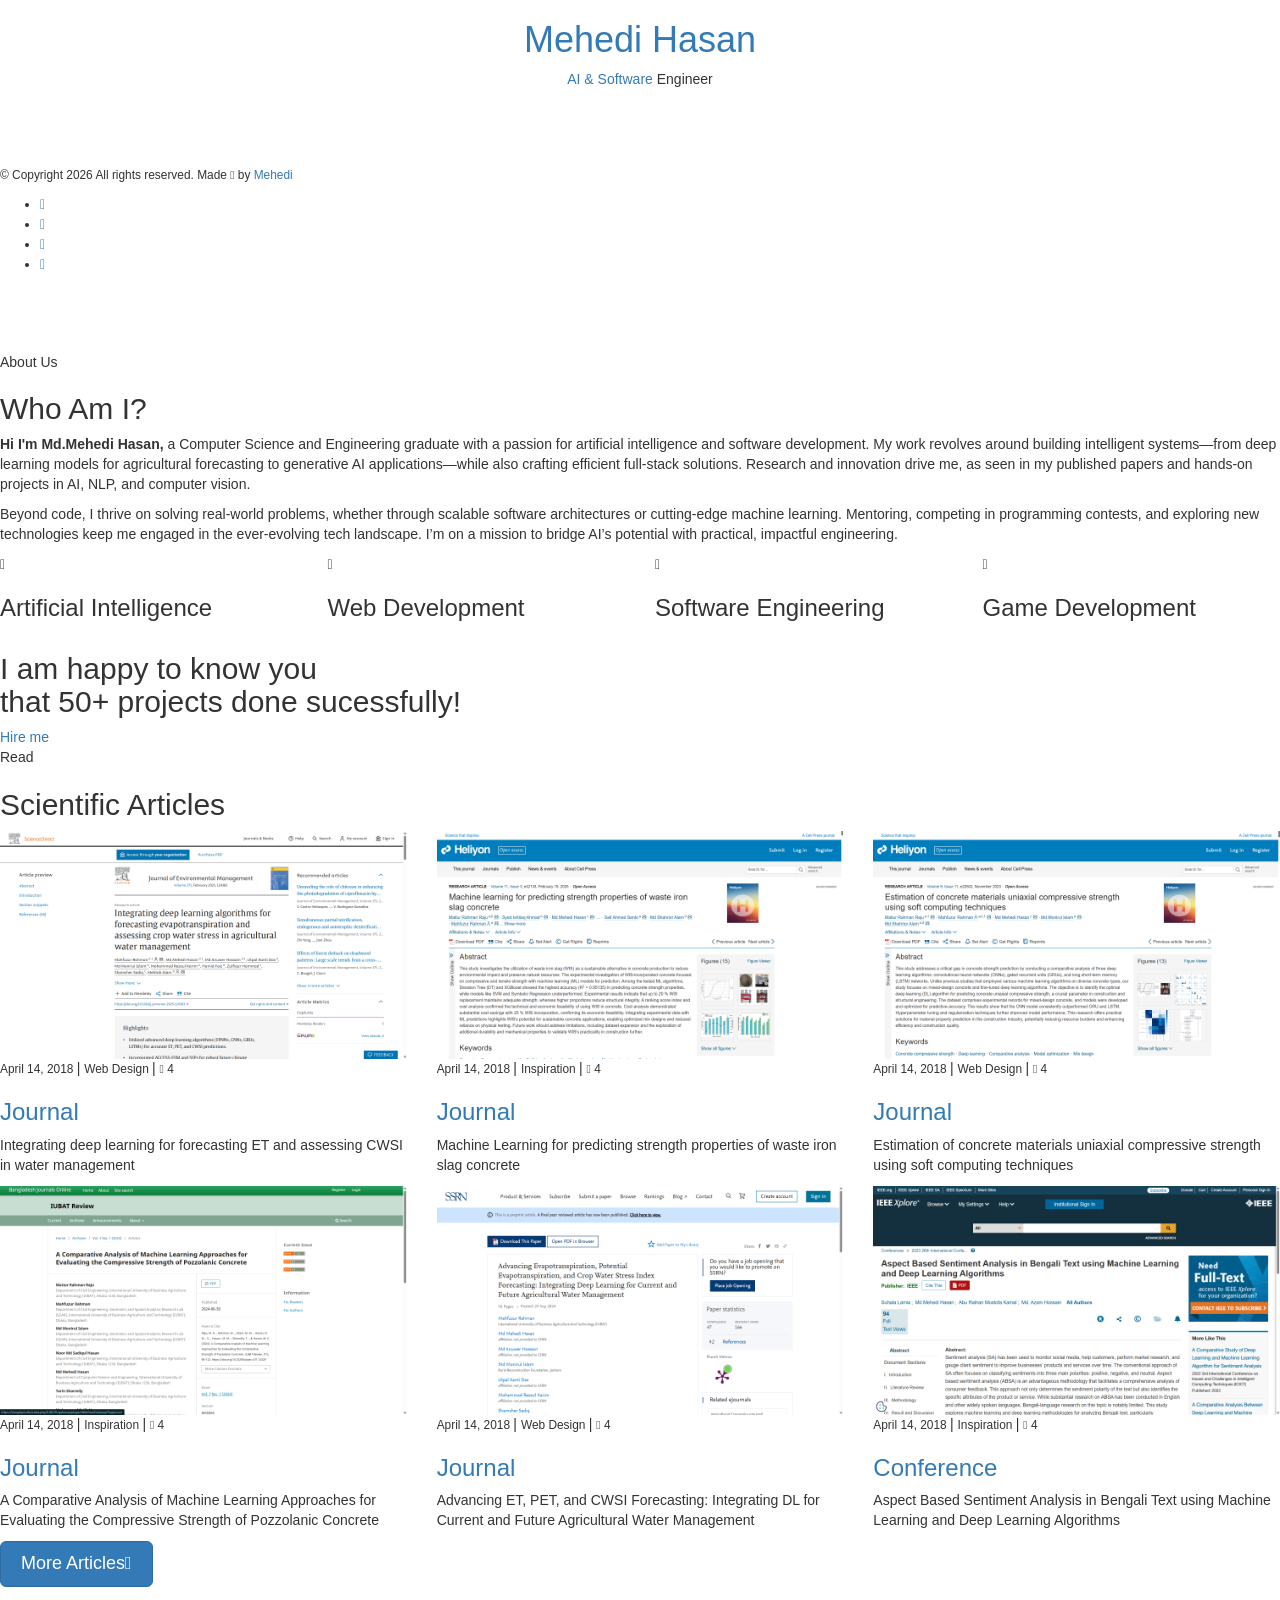
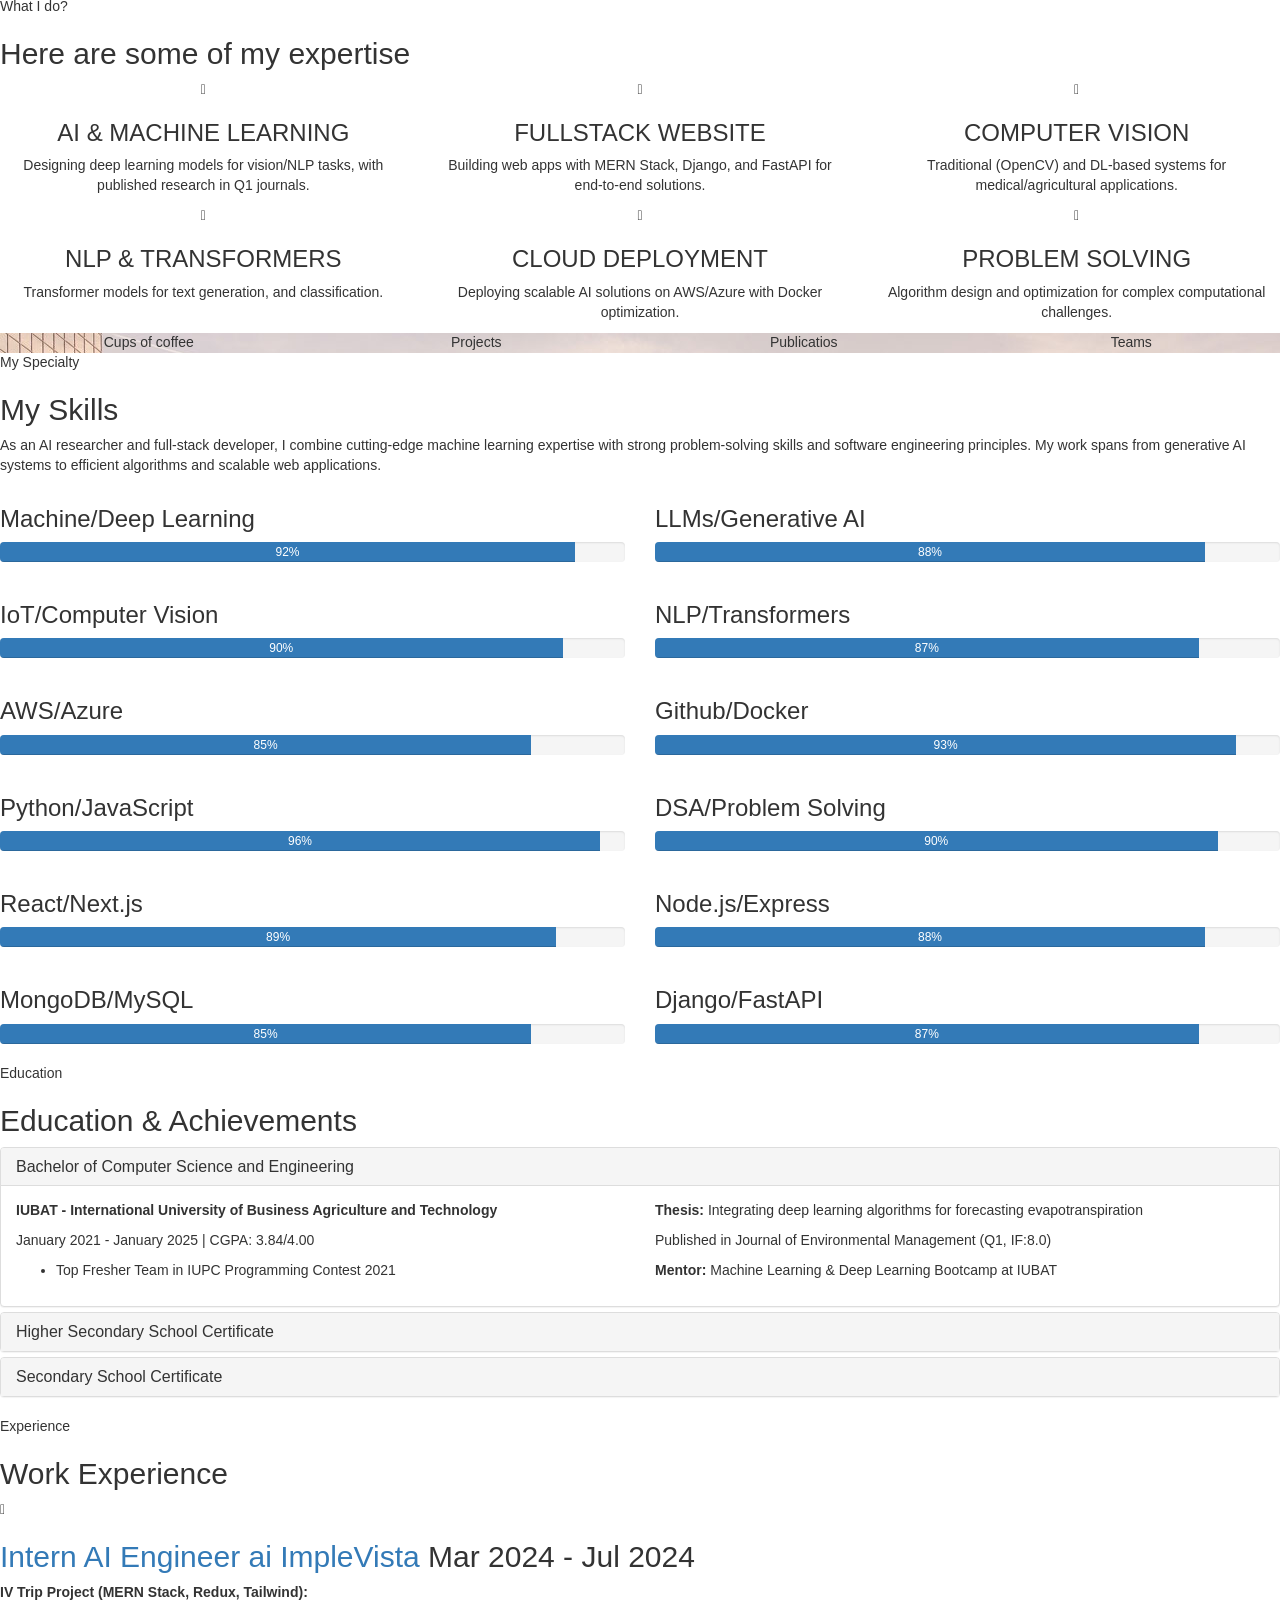
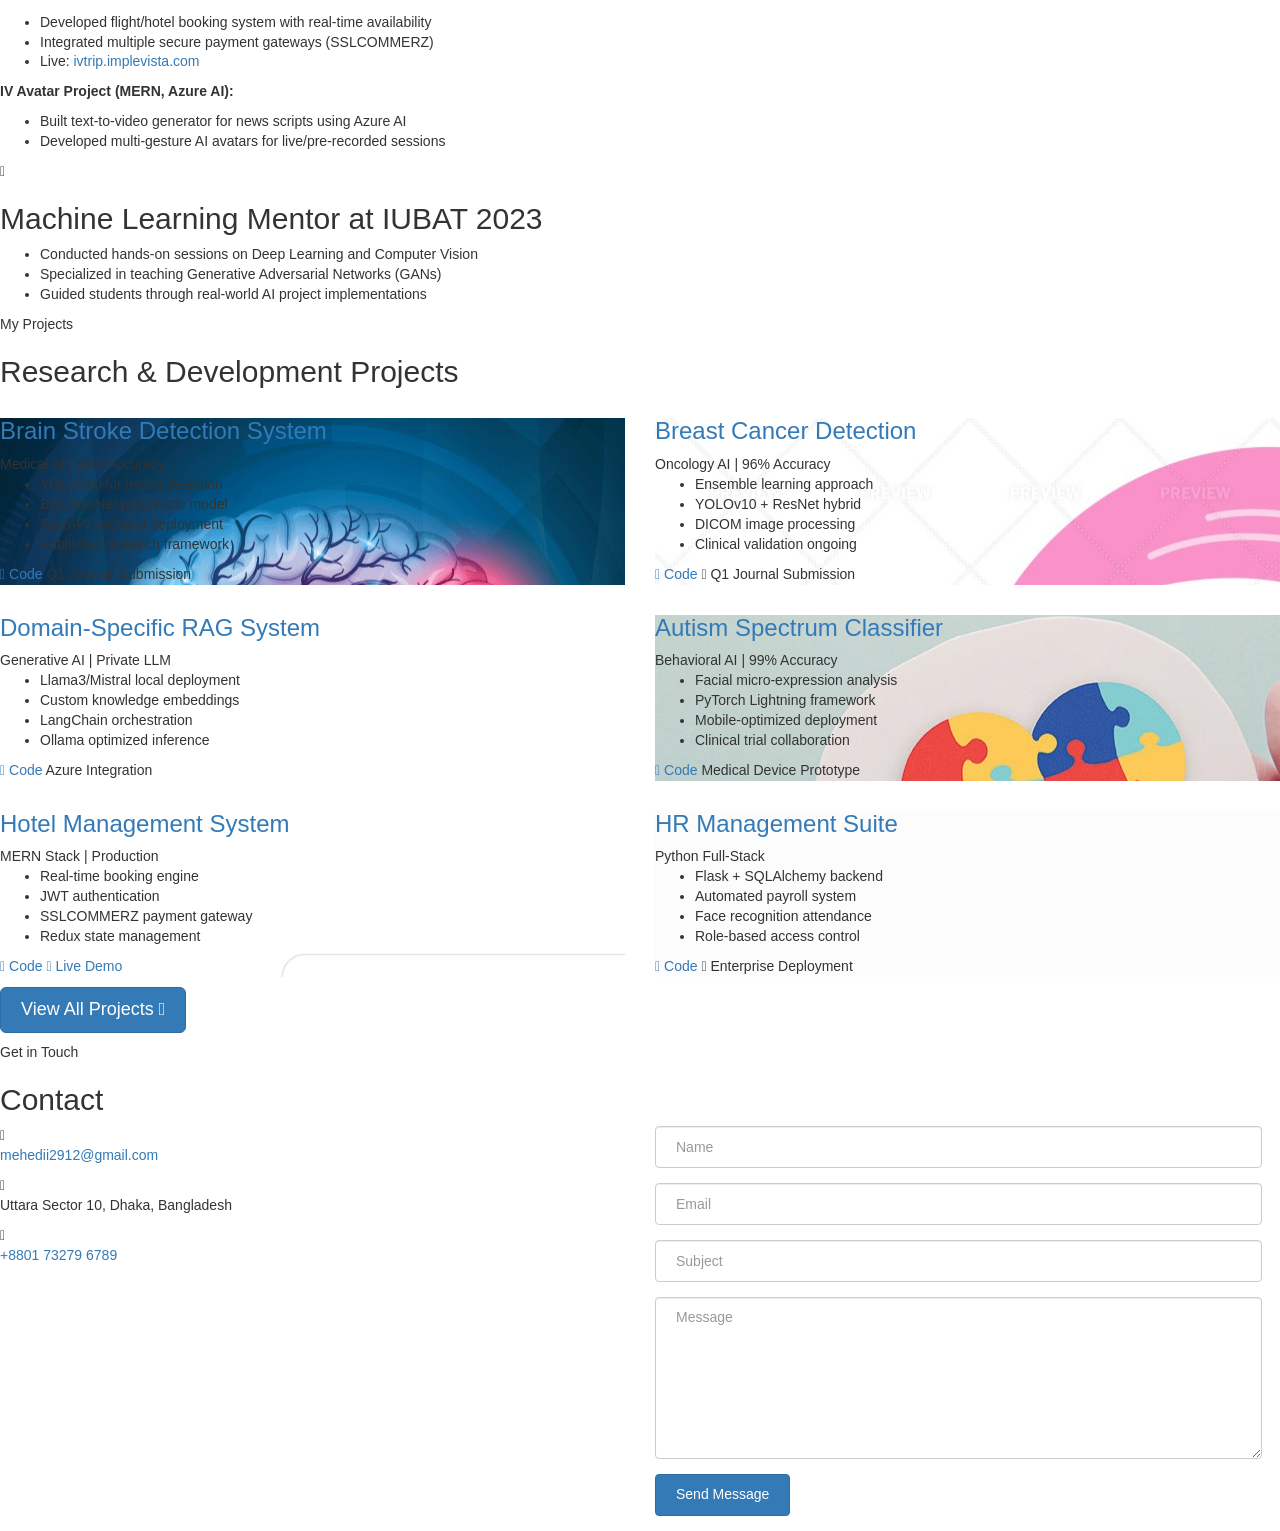
==== index.html @ 8084fbe9 "Update Contact Form" ====
<!DOCTYPE HTML>
<html>
	<head>
	<meta charset="utf-8">
	<meta http-equiv="X-UA-Compatible" content="IE=edge">
	<title>My Portfolio</title>
	<meta name="viewport" content="width=device-width, initial-scale=1">
	<meta name="description" content="" />
	<meta name="keywords" content="" />
	<meta name="author" content="" />

  <!-- Facebook and Twitter integration -->
	<meta property="og:title" content=""/>
	<meta property="og:image" content=""/>
	<meta property="og:url" content=""/>
	<meta property="og:site_name" content=""/>
	<meta property="og:description" content=""/>
	<meta name="twitter:title" content="" />
	<meta name="twitter:image" content="" />
	<meta name="twitter:url" content="" />
	<meta name="twitter:card" content="" />

	<!-- Place favicon.ico and apple-touch-icon.png in the root directory -->
	<link rel="shortcut icon" href="favicon.ico">

	<link href="https://fonts.googleapis.com/css?family=Quicksand:300,400,500,700" rel="stylesheet">
	<link href="https://fonts.googleapis.com/css?family=Playfair+Display:400,400i,700" rel="stylesheet">
	
	<!-- Animate.css -->
	<link rel="stylesheet" href="css/animate.css">
	<!-- Icomoon Icon Fonts-->
	<link rel="stylesheet" href="css/icomoon.css">
	<!-- Bootstrap  -->
	<link rel="stylesheet" href="css/bootstrap.css">
	<!-- Flexslider  -->
	<link rel="stylesheet" href="css/flexslider.css">
	<!-- Flaticons  -->
	<link rel="stylesheet" href="fonts/flaticon/font/flaticon.css">
	<!-- Owl Carousel -->
	<link rel="stylesheet" href="css/owl.carousel.min.css">
	<link rel="stylesheet" href="css/owl.theme.default.min.css">
	<!-- Theme style  -->
	<link rel="stylesheet" href="css/style.css">

	<!-- Modernizr JS -->
	<script src="js/modernizr-2.6.2.min.js"></script>
	<!-- FOR IE9 below -->
	<!--[if lt IE 9]>
	<script src="js/respond.min.js"></script>
	<![endif]-->

	</head>
	<body>
	<div id="colorlib-page">
		<div class="container-wrap">
		<a href="#" class="js-colorlib-nav-toggle colorlib-nav-toggle" data-toggle="collapse" data-target="#navbar" aria-expanded="false" aria-controls="navbar"><i></i></a>
		<aside id="colorlib-aside" role="complementary" class="border js-fullheight">
			<div class="text-center">
				<div class="author-img" style="background-image: url(images/about.jpg);"></div>
				<h1 id="colorlib-logo"><a href="index.html">Mehedi Hasan</a></h1>
				<span class="position"><a href="#">AI & Software</a> Engineer</span>
			</div>
			<nav id="colorlib-main-menu" role="navigation" class="navbar">
				<div id="navbar" class="collapse">
					<ul>
						<li class="active"><a href="#" data-nav-section="home">Home</a></li>
						<li><a href="#" data-nav-section="about">About</a></li>
						<li><a href="#" data-nav-section="research">Publication</a></li>
						<li><a href="#" data-nav-section="expertise">Expertise</a></li>
						<li><a href="#" data-nav-section="skills">Skills</a></li>
						<li><a href="#" data-nav-section="education">Education</a></li>
						<li><a href="#" data-nav-section="experience">Experience</a></li>
						<li><a href="#" data-nav-section="project">Project</a></li>
						<li><a href="#" data-nav-section="contact">Contact</a></li>
					</ul>
				</div>
			</nav>

			<div class="colorlib-footer">
				<p><small>&copy; <!-- Link back to Colorlib can't be removed. Template is licensed under CC BY 3.0. -->
Copyright <script>document.write(new Date().getFullYear());</script> All rights reserved. Made <i class="icon-heart" aria-hidden="true"></i> by <a href="#" target="_blank">Mehedi</a>
<!-- Link back to Colorlib can't be removed. Template is licensed under CC BY 3.0. --> </span> 
 
</small></p>
				<ul>
					<li><a href="#"><i class="icon-facebook2"></i></a></li>
					<li><a href="#"><i class="icon-twitter2"></i></a></li>
					<li><a href="#"><i class="icon-instagram"></i></a></li>
					<li><a href="#"><i class="icon-linkedin2"></i></a></li>
				</ul>
			</div>

		</aside>

		<div id="colorlib-main">
			<section id="colorlib-hero" class="js-fullheight" data-section="home">
				<div class="flexslider js-fullheight">
					<ul class="slides">
				   	<li style="background-image: url(images/img_bg_2.jpeg);">
				   		<div class="overlay"></div>
				   		<div class="container-fluid">
				   			<div class="row">
					   			<div class="col-md-6 col-md-offset-3 col-md-pull-3 col-sm-12 col-xs-12 js-fullheight slider-text">
					   				<div class="slider-text-inner js-fullheight">
					   					<div class="desc">
						   					<h1>Hi! <br>I'm <br>Mehedi</h1>
						   					<h2>
												Building intelligent systems and elegant software solutions
											</h2>
												<p><a class="btn btn-primary btn-learn" href="https://github.com/Sirfowahid/Employee-Management-System/blob/main/run.py">Download CV <i class="icon-download4"></i></a></p>
											</div>
					   				</div>
					   			</div>
					   		</div>
				   		</div>
				   	</li>
				   	<li style="background-image: url(images/img_bg_1.jpg);">
				   		<div class="overlay"></div>
				   		<div class="container-fluid">
				   			<div class="row">
					   			<div class="col-md-6 col-md-offset-3 col-md-pull-3 col-sm-12 col-xs-12 js-fullheight slider-text">
					   				<div class="slider-text-inner">
					   					<div class="desc">
						   					<h1>I'm <br>an <br>AI Engineer</h1>
												<h2>
													Where AI innovation meets robust software engineering
												</h2>
												<p><a class="btn btn-primary btn-learn" href="https://github.com/Sirfowahid/Employee-Management-System/blob/main/run.py">Download CV <i class="icon-download4"></i></a></p>
											</div>
					   				</div>
					   			</div>
					   		</div>
				   		</div>
				   	</li>
				  	</ul>
			  	</div>
			</section>

			<section class="colorlib-about" data-section="about">
				<div class="colorlib-narrow-content">
					<div class="row">
						<div class="col-md-12">
							<div class="row row-bottom-padded-sm animate-box" data-animate-effect="fadeInLeft">
								<div class="col-md-12">
									<div class="about-desc">
										<span class="heading-meta">About Us</span>
										<h2 class="colorlib-heading">Who Am I?</h2>
										<p><strong>Hi I'm Md.Mehedi Hasan,</strong> a Computer Science and Engineering graduate with a passion for artificial intelligence and software development. My work revolves around building intelligent systems—from deep learning models for agricultural forecasting to generative AI applications—while also crafting efficient full-stack solutions. Research and innovation drive me, as seen in my published papers and hands-on projects in AI, NLP, and computer vision.</p>
										<p>Beyond code, I thrive on solving real-world problems, whether through scalable software architectures or cutting-edge machine learning. Mentoring, competing in programming contests, and exploring new technologies keep me engaged in the ever-evolving tech landscape. I’m on a mission to bridge AI’s potential with practical, impactful engineering.</p>
									</div>
								</div>
							</div>
							<div class="row">
								<div class="col-md-3 animate-box" data-animate-effect="fadeInLeft">
									<div class="services color-1">
										<span class="icon2"><i class="icon-bulb"></i></span>
										<h3>Artificial Intelligence</h3>
									</div>
								</div>
								<div class="col-md-3 animate-box" data-animate-effect="fadeInRight">
									<div class="services color-2">
										<span class="icon2"><i class="icon-globe-outline"></i></span>
										<h3>Web Development</h3>
									</div>
								</div>
								<div class="col-md-3 animate-box" data-animate-effect="fadeInTop">
									<div class="services color-3">
										<span class="icon2"><i class="icon-data"></i></span>
										<h3>Software Engineering</h3>
									</div>
								</div>
								<div class="col-md-3 animate-box" data-animate-effect="fadeInBottom">
									<div class="services color-4">
										<span class="icon2"><i class="icon-phone3"></i></span>
										<h3>Game Development</h3>
									</div>
								</div>
							</div>
							<div class="row">
								<div class="col-md-12 animate-box" data-animate-effect="fadeInLeft">
									<div class="hire">
										<h2>I am happy to know you <br>that 50+ projects done sucessfully!</h2>
										<a href="#" class="btn-hire">Hire me</a>
									</div>
								</div>
							</div>
						</div>
					</div>
				</div>
			</section>

			<section class="colorlib-blog" data-section="research">
				<div class="colorlib-narrow-content">
					<div class="row">
						<div class="col-md-6 col-md-offset-3 col-md-pull-3 animate-box" data-animate-effect="fadeInLeft">
							<span class="heading-meta">Read</span>
							<h2 class="colorlib-heading">Scientific Articles</h2>
						</div>
					</div>
					<div class="row">
						<div class="col-md-4 col-sm-6 animate-box" data-animate-effect="fadeInRight">
							<div class="blog-entry">
								<a href="https://www.sciencedirect.com/science/article/pii/S0301479725003391" class="blog-img"><img src="images/blog-1.png" class="img-responsive" alt="HTML5 Bootstrap Template by colorlib.com"></a>
								<div class="desc">
									<span><small>April 14, 2018 </small> | <small> Web Design </small> | <small> <i class="icon-bubble3"></i> 4</small></span>
									<h3><a href="https://www.sciencedirect.com/science/article/pii/S0301479725003391">Journal</a></h3>
									<p>Integrating deep learning for forecasting ET and assessing CWSI in water management</p>
								</div>
							</div>
						</div>
						<div class="col-md-4 col-sm-6 animate-box" data-animate-effect="fadeInLeft">
							<div class="blog-entry">
								<a href="https://www.cell.com/heliyon/fulltext/S2405-8440(25)00513-4" class="blog-img"><img src="images/blog-2.png" class="img-responsive" alt="HTML5 Bootstrap Template by colorlib.com"></a>
								<div class="desc">
									<span><small>April 14, 2018 </small> | <small> Inspiration </small> | <small> <i class="icon-bubble3"></i> 4</small></span>
									<h3><a href="https://www.cell.com/heliyon/fulltext/S2405-8440(25)00513-4">Journal</a></h3>
									<p>Machine Learning for predicting strength properties of waste iron slag concrete</p>
								</div>
							</div>
						</div>
						<div class="col-md-4 col-sm-6 animate-box" data-animate-effect="fadeInRight">
							<div class="blog-entry">
								<a href="https://www.cell.com/heliyon/fulltext/S2405-8440(23)09710-4" class="blog-img"><img src="images/blog-3.png" class="img-responsive" alt="HTML5 Bootstrap Template by colorlib.com"></a>
								<div class="desc">
									<span><small>April 14, 2018 </small> | <small> Web Design </small> | <small> <i class="icon-bubble3"></i> 4</small></span>
									<h3><a href="https://www.cell.com/heliyon/fulltext/S2405-8440(23)09710-4">Journal</a></h3>
									<p>Estimation of concrete materials uniaxial compressive strength using soft computing techniques</p>
								</div>
							</div>
						</div>
						<div class="col-md-4 col-sm-6 animate-box" data-animate-effect="fadeInLeft">
							<div class="blog-entry">
								<a href="https://banglajol.info/index.php/IUBATR/article/view/74329" class="blog-img"><img src="images/blog-4.png" class="img-responsive" alt="HTML5 Bootstrap Template by colorlib.com"></a>
								<div class="desc">
									<span><small>April 14, 2018 </small> | <small> Inspiration </small> | <small> <i class="icon-bubble3"></i> 4</small></span>
									<h3><a href="https://banglajol.info/index.php/IUBATR/article/view/74329">Journal</a></h3>
									<p>A Comparative Analysis of Machine Learning Approaches for Evaluating the Compressive Strength of Pozzolanic Concrete</p>
								</div>
							</div>
						</div>
						<div class="col-md-4 col-sm-6 animate-box" data-animate-effect="fadeInRight">
							<div class="blog-entry">
								<a href="https://papers.ssrn.com/sol3/papers.cfm?abstract_id=4966439" class="blog-img"><img src="images/blog-5.png" class="img-responsive" alt="HTML5 Bootstrap Template by colorlib.com"></a>
								<div class="desc">
									<span><small>April 14, 2018 </small> | <small> Web Design </small> | <small> <i class="icon-bubble3"></i> 4</small></span>
									<h3><a href="https://papers.ssrn.com/sol3/papers.cfm?abstract_id=4966439">Journal</a></h3>
									<p>Advancing ET, PET, and CWSI Forecasting: Integrating DL for Current and Future Agricultural Water Management</p>
								</div>
							</div>
						</div>
						<div class="col-md-4 col-sm-6 animate-box" data-animate-effect="fadeInLeft">
							<div class="blog-entry">
								<a href="https://ieeexplore.ieee.org/abstract/document/10441511" class="blog-img"><img src="images/blog-6.png" class="img-responsive" alt="HTML5 Bootstrap Template by colorlib.com"></a>
								<div class="desc">
									<span><small>April 14, 2018 </small> | <small> Inspiration </small> | <small> <i class="icon-bubble3"></i> 4</small></span>
									<h3><a href="https://ieeexplore.ieee.org/abstract/document/10441511">Conference</a></h3>
									<p>Aspect Based Sentiment Analysis in Bengali Text using Machine Learning and Deep Learning Algorithms</p>
								</div>
							</div>
						</div>
					</div>
					<div class="row">
						<div class="col-md-12 animate-box">
							<p><a href="https://scholar.google.com/citations?user=1G3bKcoAAAAJ&hl=en" class="btn btn-primary btn-lg btn-load-more">More Articles<i class="icon-reload"></i></a></p>
						</div>
					</div>
				</div>
			</section>
			
			<section class="colorlib-services" data-section="expertise">
				<div class="colorlib-narrow-content">
					<div class="row">
						<div class="col-md-6 col-md-offset-3 col-md-pull-3 animate-box" data-animate-effect="fadeInLeft">
							<span class="heading-meta">What I do?</span>
							<h2 class="colorlib-heading">Here are some of my expertise</h2>
						</div>
					</div>
					<div class="row row-pt-md">
						<div class="col-md-4 text-center animate-box">
							<div class="services color-1">
								<span class="icon">
									<i class="icon-bulb"></i>
								</span>
								<div class="desc">
									<h3>AI & MACHINE LEARNING</h3>
									<p>Designing deep learning models for vision/NLP tasks, with published research in Q1 journals.</p>
								</div>
							</div>
						</div>
						<div class="col-md-4 text-center animate-box">
							<div class="services color-2">
								<span class="icon">
									<i class="icon-data"></i>
								</span>
								<div class="desc">
									<h3>FULLSTACK WEBSITE</h3>
									<p>Building web apps with MERN Stack, Django, and FastAPI for end-to-end solutions.</p>
								</div>
							</div>
						</div>
						<div class="col-md-4 text-center animate-box">
							<div class="services color-3">
								<span class="icon">
									<i class="icon-compass"></i>
								</span>
								<div class="desc">
									<h3>COMPUTER VISION</h3>
									<p>Traditional (OpenCV) and DL-based systems for medical/agricultural applications.</p>
								</div>
							</div>
						</div>
						<div class="col-md-4 text-center animate-box">
							<div class="services color-4">
								<span class="icon">
									<i class="icon-document-text"></i>
								</span>
								<div class="desc">
									<h3>NLP & TRANSFORMERS</h3>
									<p>Transformer models for text generation, and classification.</p>
								</div>
							</div>
						</div>
						<div class="col-md-4 text-center animate-box">
							<div class="services color-5">
								<span class="icon">
									<i class="icon-world-outline"></i>
								</span>
								<div class="desc">
									<h3>CLOUD DEPLOYMENT</h3>
									<p>Deploying scalable AI solutions on AWS/Azure with Docker optimization.</p>
								</div>
							</div>
						</div>
						<div class="col-md-4 text-center animate-box">
							<div class="services color-6">
								<span class="icon">
									<i class="icon-gift"></i>
								</span>
								<div class="desc">
									<h3>PROBLEM SOLVING</h3>
									<p>Algorithm design and optimization for complex computational challenges.</p>
								</div>
							</div>
						</div>
					</div>
				</div>
			</section>
			
			<div id="colorlib-counter" class="colorlib-counters" style="background-image: url(images/cover_bg_1.jpg);" data-stellar-background-ratio="0.5">
				<div class="overlay"></div>
				<div class="colorlib-narrow-content">
					<div class="row">
					</div>
					<div class="row">
						<div class="col-md-3 text-center animate-box">
							<span class="colorlib-counter js-counter" data-from="0" data-to="309" data-speed="5000" data-refresh-interval="50"></span>
							<span class="colorlib-counter-label">Cups of coffee</span>
						</div>
						<div class="col-md-3 text-center animate-box">
							<span class="colorlib-counter js-counter" data-from="0" data-to="56" data-speed="5000" data-refresh-interval="50"></span>
							<span class="colorlib-counter-label">Projects</span>
						</div>
						<div class="col-md-3 text-center animate-box">
							<span class="colorlib-counter js-counter" data-from="0" data-to="6" data-speed="5000" data-refresh-interval="50"></span>
							<span class="colorlib-counter-label">Publicatios</span>
						</div>
						<div class="col-md-3 text-center animate-box">
							<span class="colorlib-counter js-counter" data-from="0" data-to="2" data-speed="5000" data-refresh-interval="50"></span>
							<span class="colorlib-counter-label">Teams</span>
						</div>
					</div>
				</div>
			</div>

			<section class="colorlib-skills" data-section="skills">
				<div class="colorlib-narrow-content">
					<div class="row">
						<div class="col-md-6 col-md-offset-3 col-md-pull-3 animate-box" data-animate-effect="fadeInLeft">
							<span class="heading-meta">My Specialty</span>
							<h2 class="colorlib-heading animate-box">My Skills</h2>
						</div>
					</div>
					<div class="row">
						<div class="col-md-12 animate-box" data-animate-effect="fadeInLeft">
							<p>As an AI researcher and full-stack developer, I combine cutting-edge machine learning expertise with strong problem-solving skills and software engineering principles. My work spans from generative AI systems to efficient algorithms and scalable web applications.</p>
						</div>
						
						<!-- AI/ML Skills -->
						<div class="col-md-6 animate-box" data-animate-effect="fadeInLeft">
							<div class="progress-wrap">
								<h3>Machine/Deep Learning</h3>
								<div class="progress">
									<div class="progress-bar color-1" role="progressbar" aria-valuenow="92"
									aria-valuemin="0" aria-valuemax="100" style="width:92%">
									<span>92%</span>
									</div>
								</div>
							</div>
						</div>
						<div class="col-md-6 animate-box" data-animate-effect="fadeInRight">
							<div class="progress-wrap">
								<h3>LLMs/Generative AI</h3>
								<div class="progress">
									<div class="progress-bar color-2" role="progressbar" aria-valuenow="88"
									aria-valuemin="0" aria-valuemax="100" style="width:88%">
									<span>88%</span>
									</div>
								</div>
							</div>
						</div>
						<div class="col-md-6 animate-box" data-animate-effect="fadeInLeft">
							<div class="progress-wrap">
								<h3>IoT/Computer Vision</h3>
								<div class="progress">
									<div class="progress-bar color-3" role="progressbar" aria-valuenow="90"
									aria-valuemin="0" aria-valuemax="100" style="width:90%">
									<span>90%</span>
									</div>
								</div>
							</div>
						</div>
						<div class="col-md-6 animate-box" data-animate-effect="fadeInRight">
							<div class="progress-wrap">
								<h3>NLP/Transformers</h3>
								<div class="progress">
									<div class="progress-bar color-4" role="progressbar" aria-valuenow="87"
									aria-valuemin="0" aria-valuemax="100" style="width:87%">
									<span>87%</span>
									</div>
								</div>
							</div>
						</div>
					
						
						<div class="col-md-6 animate-box" data-animate-effect="fadeInLeft">
							<div class="progress-wrap">
								<h3>AWS/Azure</h3>
								<div class="progress">
									<div class="progress-bar color-5" role="progressbar" aria-valuenow="95"
									aria-valuemin="0" aria-valuemax="100" style="width:85%">
									<span>85%</span>
									</div>
								</div>
							</div>
						</div>
						<div class="col-md-6 animate-box" data-animate-effect="fadeInRight">
							<div class="progress-wrap">
								<h3>Github/Docker</h3>
								<div class="progress">
									<div class="progress-bar color-6" role="progressbar" aria-valuenow="93"
									aria-valuemin="0" aria-valuemax="100" style="width:93%">
									<span>93%</span>
									</div>
								</div>
							</div>
						</div>
						<!-- Programming & Problem Solving -->
						<div class="col-md-6 animate-box" data-animate-effect="fadeInLeft">
							<div class="progress-wrap">
								<h3>Python/JavaScript</h3>
								<div class="progress">
									<div class="progress-bar color-1" role="progressbar" aria-valuenow="96"
									aria-valuemin="0" aria-valuemax="100" style="width:96%">
									<span>96%</span>
									</div>
								</div>
							</div>
						</div>
						<div class="col-md-6 animate-box" data-animate-effect="fadeInRight">
							<div class="progress-wrap">
								<h3>DSA/Problem Solving</h3>
								<div class="progress">
									<div class="progress-bar color-2" role="progressbar" aria-valuenow="90"
									aria-valuemin="0" aria-valuemax="100" style="width:90%">
									<span>90%</span>
									</div>
								</div>
							</div>
						</div>
					
						<!-- Full Stack Development -->
						<div class="col-md-6 animate-box" data-animate-effect="fadeInLeft">
							<div class="progress-wrap">
								<h3>React/Next.js</h3>
								<div class="progress">
									<div class="progress-bar color-3" role="progressbar" aria-valuenow="89"
									aria-valuemin="0" aria-valuemax="100" style="width:89%">
									<span>89%</span>
									</div>
								</div>
							</div>
						</div>
						<div class="col-md-6 animate-box" data-animate-effect="fadeInRight">
							<div class="progress-wrap">
								<h3>Node.js/Express</h3>
								<div class="progress">
									<div class="progress-bar color-4" role="progressbar" aria-valuenow="88"
									aria-valuemin="0" aria-valuemax="100" style="width:88%">
									<span>88%</span>
									</div>
								</div>
							</div>
						</div>
						<div class="col-md-6 animate-box" data-animate-effect="fadeInLeft">
							<div class="progress-wrap">
								<h3>MongoDB/MySQL</h3>
								<div class="progress">
									<div class="progress-bar color-5" role="progressbar" aria-valuenow="85"
									aria-valuemin="0" aria-valuemax="100" style="width:85%">
									<span>85%</span>
									</div>
								</div>
							</div>
						</div>
						<div class="col-md-6 animate-box" data-animate-effect="fadeInRight">
							<div class="progress-wrap">
								<h3>Django/FastAPI</h3>
								<div class="progress">
									<div class="progress-bar color-6" role="progressbar" aria-valuenow="87"
									aria-valuemin="0" aria-valuemax="100" style="width:87%">
									<span>87%</span>
									</div>
								</div>
							</div>
						</div>
					</div>
				</div>
			</section>

			<section class="colorlib-education" data-section="education">
				<div class="colorlib-narrow-content">
					<div class="row">
						<div class="col-md-6 col-md-offset-3 col-md-pull-3 animate-box" data-animate-effect="fadeInLeft">
							<span class="heading-meta">Education</span>
							<h2 class="colorlib-heading animate-box">Education & Achievements</h2>
						</div>
					</div>
					<div class="row">
						<div class="col-md-12 animate-box" data-animate-effect="fadeInLeft">
							<div class="fancy-collapse-panel">
								<div class="panel-group" id="accordion" role="tablist" aria-multiselectable="true">
									
									<!-- Bachelor's Degree -->
									<div class="panel panel-default">
										<div class="panel-heading" role="tab" id="headingOne">
											<h4 class="panel-title">
												<a data-toggle="collapse" data-parent="#accordion" href="#collapseOne">
													Bachelor of Computer Science and Engineering
												</a>
											</h4>
										</div>
										<div id="collapseOne" class="panel-collapse collapse in" role="tabpanel">
											<div class="panel-body">
												<div class="row">
													<div class="col-md-6">
														<p><strong>IUBAT - International University of Business Agriculture and Technology</strong></p>
														<p>January 2021 - January 2025 | CGPA: 3.84/4.00</p>
														<ul>
															<li>Top Fresher Team in IUPC Programming Contest 2021</li>
														</ul>
													</div>
													<div class="col-md-6">
														<p><strong>Thesis:</strong> Integrating deep learning algorithms for forecasting evapotranspiration</p>
														<p>Published in Journal of Environmental Management (Q1, IF:8.0)</p>
														<p><strong>Mentor:</strong> Machine Learning & Deep Learning Bootcamp at IUBAT</p>
													</div>
												</div>
											</div>
										</div>
									</div>
									
									<!-- Higher Secondary -->
									<div class="panel panel-default">
										<div class="panel-heading" role="tab" id="headingTwo">
											<h4 class="panel-title">
												<a class="collapsed" data-toggle="collapse" data-parent="#accordion" href="#collapseTwo">
													Higher Secondary School Certificate
												</a>
											</h4>
										</div>
										<div id="collapseTwo" class="panel-collapse collapse" role="tabpanel">
											<div class="panel-body">
												<p><strong>BAF Shaheen College Paharkanchanpur</strong></p>
												<p>June 2017 - May 2019 | GPA: 4.50/5.00</p>
												<ul>
													<li>Bronze Medalist - National Biology Olympiad</li>
													<li>4th Position in Intra-College Math Olympiad</li>
												</ul>
											</div>
										</div>
									</div>
									
									<!-- Secondary School -->
									<div class="panel panel-default">
										<div class="panel-heading" role="tab" id="headingThree">
											<h4 class="panel-title">
												<a class="collapsed" data-toggle="collapse" data-parent="#accordion" href="#collapseThree">
													Secondary School Certificate
												</a>
											</h4>
										</div>
										<div id="collapseThree" class="panel-collapse collapse" role="tabpanel">
											<div class="panel-body">
												<p><strong>Janata High School</strong></p>
												<p>January 2012 - February 2017 | GPA: 4.91/5.00</p>
												<ul>
													<li>Champion - Regional Science Debate Competition</li>
													<li>Specialized in Advanced Mathematics</li>
												</ul>
											</div>
										</div>
									</div>
									
								</div>
							</div>
						</div>
					</div>
				</div>
			</section>

			<section class="colorlib-experience" data-section="experience">
				<div class="colorlib-narrow-content">
					<div class="row">
						<div class="col-md-6 col-md-offset-3 col-md-pull-3 animate-box" data-animate-effect="fadeInLeft">
							<span class="heading-meta">Experience</span>
							<h2 class="colorlib-heading animate-box">Work Experience</h2>
						</div>
					</div>
					<div class="row">
						<div class="col-md-12">
							<div class="timeline-centered">
								
								<!-- ImpleVista Experience -->
								<article class="timeline-entry animate-box" data-animate-effect="fadeInLeft">
									<div class="timeline-entry-inner">
										<div class="timeline-icon color-1">
											<i class="icon-pen2"></i>
										</div>
										<div class="timeline-label">
											<h2><a href="https://implevista.com" target="_blank">Intern AI Engineer ai ImpleVista</a> <span>Mar 2024 - Jul 2024</span></h2>
											
											<p><strong>IV Trip Project (MERN Stack, Redux, Tailwind):</strong></p>
											<ul>
												<li>Developed flight/hotel booking system with real-time availability</li>
												<li>Integrated multiple secure payment gateways (SSLCOMMERZ)</li>
												<li>Live: <a href="https://ivtrip.implevista.com" target="_blank">ivtrip.implevista.com</a></li>
											</ul>
											<p><strong>IV Avatar Project (MERN, Azure AI):</strong></p>
											<ul>
												<li>Built text-to-video generator for news scripts using Azure AI</li>
												<li>Developed multi-gesture AI avatars for live/pre-recorded sessions</li>
											</ul>
										</div>
									</div>
								</article>
			
								<!-- Mentor Experience -->
								<article class="timeline-entry animate-box" data-animate-effect="fadeInRight">
									<div class="timeline-entry-inner">
										<div class="timeline-icon color-2">
											<i class="icon-pen2"></i>
										</div>
										<div class="timeline-label">
											<h2>Machine Learning Mentor at IUBAT<span> 2023</span></h2>
											 
											<ul>
												<li>Conducted hands-on sessions on Deep Learning and Computer Vision</li>
												<li>Specialized in teaching Generative Adversarial Networks (GANs)</li>
												<li>Guided students through real-world AI project implementations</li>
											</ul>
										</div>
									</div>
								</article>
			
								<article class="timeline-entry begin animate-box" data-animate-effect="fadeInBottom">
									<div class="timeline-entry-inner">
										<div class="timeline-icon color-none">
										</div>
									</div>
								</article>
							</div>
						</div>
					</div>
				</div>
			</section>

			<section class="colorlib-work" data-section="project">
				<div class="colorlib-narrow-content">
					<div class="row">
						<div class="col-md-6 col-md-offset-3 col-md-pull-3 animate-box" data-animate-effect="fadeInLeft">
							<span class="heading-meta">My Projects</span>
							<h2 class="colorlib-heading animate-box">Research & Development Projects</h2>
						</div>
					</div>
					<div class="row">
						<!-- AI Medical Diagnostics Projects -->
						<div class="col-md-6 animate-box" data-animate-effect="fadeInLeft">
							<div class="project" style="background-image: url(images/brainstroke.png);">
								<div class="desc">
									<div class="con">
										<h3><a href="https://github.com/Sirfowahid/BrainStrokeDetection">Brain Stroke Detection System</a></h3>
										<span>Medical AI | 98% Accuracy
											<ul>
												<li>YOLOv10 for lesion detection</li>
												<li>BioClassNet prognostic model</li>
												<li>FastAPI backend deployment</li>
												<li>Published research framework</li>
											</ul>
										</span>
										<p class="icon">
											<span><a href="https://github.com/Sirfowahid/BrainStrokeDetection"><i class="icon-github"></i> Code</a></span>
											<span><i class="icon-barchart"></i> Q1 Journal Submission</span>
										</p>
									</div>
								</div>
							</div>
						</div>
			
						<div class="col-md-6 animate-box" data-animate-effect="fadeInRight">
							<div class="project" style="background-image: url(images/breast\ cancer.jpg);">
								<div class="desc">
									<div class="con">
										<h3><a href="https://github.com/Sirfowahid/BreastCancerDetection">Breast Cancer Detection</a></h3>
										<span>Oncology AI | 96% Accuracy
											<ul>
												<li>Ensemble learning approach</li>
												<li>YOLOv10 + ResNet hybrid</li>
												<li>DICOM image processing</li>
												<li>Clinical validation ongoing</li>
											</ul>
										</span>
										<p class="icon">
											<span><a href="https://github.com/Sirfowahid/BreastCancerDetection"><i class="icon-github"></i> Code</a></span>
											<span><i class="icon-paper"></i> Q1 Journal Submission</span>
										</p>
									</div>
								</div>
							</div>
						</div>
			
						<!-- NLP & LLM Projects -->
						<div class="col-md-6 animate-box" data-animate-effect="fadeInTop">
							<div class="project" style="background-image: url(images/ai\ bot.jpg);">
								<div class="desc">
									<div class="con">
										<h3><a href="https://github.com/Sirfowahid/Local_AI_Agent_Using_RAG">Domain-Specific RAG System</a></h3>
										<span>Generative AI | Private LLM
											<ul>
												<li>Llama3/Mistral local deployment</li>
												<li>Custom knowledge embeddings</li>
												<li>LangChain orchestration</li>
												<li>Ollama optimized inference</li>
											</ul>
										</span>
										<p class="icon">
											<span><a href="https://github.com/Sirfowahid/Local_AI_Agent_Using_RAG"><i class="icon-github"></i> Code</a></span>
											<span><i class="icon-cloud"></i> Azure Integration</span>
										</p>
									</div>
								</div>
							</div>
						</div>
			
						<div class="col-md-6 animate-box" data-animate-effect="fadeInBottom">
							<div class="project" style="background-image: url(images/Autism.jpg);">
								<div class="desc">
									<div class="con">
										<h3><a href="https://github.com/Sirfowahid/Autism_Detection">Autism Spectrum Classifier</a></h3>
										<span>Behavioral AI | 99% Accuracy
											<ul>
												<li>Facial micro-expression analysis</li>
												<li>PyTorch Lightning framework</li>
												<li>Mobile-optimized deployment</li>
												<li>Clinical trial collaboration</li>
											</ul>
										</span>
										<p class="icon">
											<span><a href="https://github.com/Sirfowahid/Autism_Detection"><i class="icon-github"></i> Code</a></span>
											<span><i class="icon-medkit"></i> Medical Device Prototype</span>
										</p>
									</div>
								</div>
							</div>
						</div>
			
						<!-- Full-Stack Projects -->
						<div class="col-md-6 animate-box" data-animate-effect="fadeInLeft">
							<div class="project" style="background-image: url(images/hotel.jpg);">
								<div class="desc">
									<div class="con">
										<h3><a href="https://github.com/Sirfowahid/Practicum">Hotel Management System</a></h3>
										<span>MERN Stack | Production
											<ul>
												<li>Real-time booking engine</li>
												<li>JWT authentication</li>
												<li>SSLCOMMERZ payment gateway</li>
												<li>Redux state management</li>
											</ul>
										</span>
										<p class="icon">
											<span><a href="https://github.com/Sirfowahid/Practicum"><i class="icon-github"></i> Code</a></span>
											<span><a href="#"><i class="icon-link"></i> Live Demo</a></span>
										</p>
									</div>
								</div>
							</div>
						</div>
			
						<div class="col-md-6 animate-box" data-animate-effect="fadeInRight">
							<div class="project" style="background-image: url(images/employee.jpg);">
								<div class="desc">
									<div class="con">
										<h3><a href="https://github.com/Sirfowahid/Employee-Management-System">HR Management Suite</a></h3>
										<span>Python Full-Stack
											<ul>
												<li>Flask + SQLAlchemy backend</li>
												<li>Automated payroll system</li>
												<li>Face recognition attendance</li>
												<li>Role-based access control</li>
											</ul>
										</span>
										<p class="icon">
											<span><a href="https://github.com/Sirfowahid/Employee-Management-System"><i class="icon-github"></i> Code</a></span>
											<span><i class="icon-briefcase"></i> Enterprise Deployment</span>
										</p>
									</div>
								</div>
							</div>
						</div>
					</div>
					<div class="row">
						<div class="col-md-12 animate-box">
							<p><a href="https://github.com/Sirfowahid" class="btn btn-primary btn-lg btn-load-more">View All Projects <i class="icon-arrow-right"></i></a></p>
						</div>
					</div>
				</div>
			</section>

			<section class="colorlib-contact" data-section="contact">
				<div class="colorlib-narrow-content">
				  <div class="row">
					<div class="col-md-6 col-md-offset-3 col-md-pull-3 animate-box" data-animate-effect="fadeInLeft">
					  <span class="heading-meta">Get in Touch</span>
					  <h2 class="colorlib-heading">Contact</h2>
					</div>
				  </div>
				  <div class="row">
					<div class="col-md-5">
					  <div class="colorlib-feature colorlib-feature-sm animate-box" data-animate-effect="fadeInLeft">
						<div class="colorlib-icon">
						  <i class="icon-globe-outline"></i>
						</div>
						<div class="colorlib-text">
						  <p><a href="mailto:mehedii2912@gmail.com">mehedii2912@gmail.com</a></p>
						</div>
					  </div>
			  
					  <div class="colorlib-feature colorlib-feature-sm animate-box" data-animate-effect="fadeInLeft">
						<div class="colorlib-icon">
						  <i class="icon-map"></i>
						</div>
						<div class="colorlib-text">
						  <p>Uttara Sector 10, Dhaka, Bangladesh</p>
						</div>
					  </div>
			  
					  <div class="colorlib-feature colorlib-feature-sm animate-box" data-animate-effect="fadeInLeft">
						<div class="colorlib-icon">
						  <i class="icon-phone"></i>
						</div>
						<div class="colorlib-text">
						  <p><a href="tel://+8801732796789">+8801 73279 6789</a></p>
						</div>
					  </div>
					</div>
					<div class="col-md-7 col-md-push-1">
						<div class="row">
						  <div class="col-md-10 col-md-offset-1 col-md-pull-1 animate-box" data-animate-effect="fadeInRight">
							<form action="https://formspree.io/f/xgvapnbj" method="POST"> <!-- Replace YOURFORMSPREE_ID -->
							  <div class="form-group">
								<input type="text" class="form-control" name="name" placeholder="Name" required>
							  </div>
							  <div class="form-group">
								<input type="email" class="form-control" name="email" placeholder="Email" required>
							  </div>
							  <div class="form-group">
								<input type="text" class="form-control" name="subject" placeholder="Subject" required>
							  </div>
							  <div class="form-group">
								<textarea name="message" id="message" cols="30" rows="7" class="form-control" placeholder="Message" required></textarea>
							  </div>
							  <div class="form-group">
								<input type="submit" class="btn btn-primary btn-send-message" value="Send Message">
							  </div>
							</form>
						  </div>
						</div>
					  </div>
				  </div>
				</div>
			  </section>

		</div><!-- end:colorlib-main -->
	</div><!-- end:container-wrap -->
	</div><!-- end:colorlib-page -->
	<script>
		// Form submission handling with success/error messages
		const form = document.querySelector('form');
		
		form.addEventListener('submit', function(e) {
		  e.preventDefault();
		  
		  const formData = new FormData(form);
		  
		  fetch(form.action, {
			method: 'POST',
			body: formData,
			headers: {
			  'Accept': 'application/json'
			}
		  })
		  .then(response => {
			if (response.ok) {
			  // Show success message
			  alert('Thank you! Your message has been sent successfully.');
			  form.reset();
			} else {
			  // Show error message
			  response.json().then(data => {
				if (Object.hasOwn(data, 'errors')) {
				  alert(data["errors"].map(error => error["message"]).join(", "));
				} else {
				  alert('Oops! There was a problem submitting your form');
				}
			  });
			}
		  })
		  .catch(error => {
			alert('Oops! There was a problem submitting your form');
		  });
		});
	  </script>
	<!-- jQuery -->
	<script src="js/jquery.min.js"></script>
	<!-- jQuery Easing -->
	<script src="js/jquery.easing.1.3.js"></script>
	<!-- Bootstrap -->
	<script src="js/bootstrap.min.js"></script>
	<!-- Waypoints -->
	<script src="js/jquery.waypoints.min.js"></script>
	<!-- Flexslider -->
	<script src="js/jquery.flexslider-min.js"></script>
	<!-- Owl carousel -->
	<script src="js/owl.carousel.min.js"></script>
	<!-- Counters -->
	<script src="js/jquery.countTo.js"></script>
	
	
	<!-- MAIN JS -->
	<script src="js/main.js"></script>

	</body>
</html>
---- css/icomoon.css ----
@font-face {
  font-family: 'icomoon';
  src:  url('fonts/icomoon.eot?6py85u');
  src:  url('fonts/icomoon.eot?6py85u#iefix') format('embedded-opentype'),
    url('fonts/icomoon.ttf?6py85u') format('truetype'),
    url('fonts/icomoon.woff?6py85u') format('woff'),
    url('fonts/icomoon.svg?6py85u#icomoon') format('svg');
  font-weight: normal;
  font-style: normal;
}

[class^="icon-"], [class*=" icon-"] {
  /* use !important to prevent issues with browser extensions that change fonts */
  font-family: 'icomoon' !important;
  speak: none;
  font-style: normal;
  font-weight: normal;
  font-variant: normal;
  text-transform: none;
  line-height: 1;

  /* Better Font Rendering =========== */
  -webkit-font-smoothing: antialiased;
  -moz-osx-font-smoothing: grayscale;
}

.icon-times:before {
  content: "\e930";
}
.icon-tick:before {
  content: "\e931";
}
.icon-plus:before {
  content: "\e932";
}
.icon-minus:before {
  content: "\e933";
}
.icon-equals:before {
  content: "\e934";
}
.icon-divide:before {
  content: "\e935";
}
.icon-chevron-right:before {
  content: "\e936";
}
.icon-chevron-left:before {
  content: "\e937";
}
.icon-arrow-right-thick:before {
  content: "\e938";
}
.icon-arrow-left-thick:before {
  content: "\e939";
}
.icon-th-small:before {
  content: "\e93a";
}
.icon-th-menu:before {
  content: "\e93b";
}
.icon-th-list:before {
  content: "\e93c";
}
.icon-th-large:before {
  content: "\e93d";
}
.icon-home:before {
  content: "\e93e";
}
.icon-arrow-forward:before {
  content: "\e93f";
}
.icon-arrow-back:before {
  content: "\e940";
}
.icon-rss:before {
  content: "\e941";
}
.icon-location:before {
  content: "\e942";
}
.icon-link:before {
  content: "\e943";
}
.icon-image:before {
  content: "\e944";
}
.icon-arrow-up-thick:before {
  content: "\e945";
}
.icon-arrow-down-thick:before {
  content: "\e946";
}
.icon-starburst:before {
  content: "\e947";
}
.icon-starburst-outline:before {
  content: "\e948";
}
.icon-star3:before {
  content: "\e949";
}
.icon-flow-children:before {
  content: "\e94a";
}
.icon-export:before {
  content: "\e94b";
}
.icon-delete2:before {
  content: "\e94c";
}
.icon-delete-outline:before {
  content: "\e94d";
}
.icon-cloud-storage:before {
  content: "\e94e";
}
.icon-wi-fi:before {
  content: "\e94f";
}
.icon-heart:before {
  content: "\e950";
}
.icon-flash:before {
  content: "\e951";
}
.icon-cancel:before {
  content: "\e952";
}
.icon-backspace:before {
  content: "\e953";
}
.icon-attachment:before {
  content: "\e954";
}
.icon-arrow-move:before {
  content: "\e955";
}
.icon-warning:before {
  content: "\e956";
}
.icon-user:before {
  content: "\e957";
}
.icon-radar:before {
  content: "\e958";
}
.icon-lock-open:before {
  content: "\e959";
}
.icon-lock-closed:before {
  content: "\e95a";
}
.icon-location-arrow:before {
  content: "\e95b";
}
.icon-info:before {
  content: "\e95c";
}
.icon-user-delete:before {
  content: "\e95d";
}
.icon-user-add:before {
  content: "\e95e";
}
.icon-media-pause:before {
  content: "\e95f";
}
.icon-group:before {
  content: "\e960";
}
.icon-chart-pie:before {
  content: "\e961";
}
.icon-chart-line:before {
  content: "\e962";
}
.icon-chart-bar:before {
  content: "\e963";
}
.icon-chart-area:before {
  content: "\e964";
}
.icon-video:before {
  content: "\e965";
}
.icon-point-of-interest:before {
  content: "\e966";
}
.icon-infinity:before {
  content: "\e967";
}
.icon-globe:before {
  content: "\e968";
}
.icon-eye:before {
  content: "\e969";
}
.icon-cog:before {
  content: "\e96a";
}
.icon-camera:before {
  content: "\e96b";
}
.icon-upload:before {
  content: "\e96c";
}
.icon-scissors:before {
  content: "\e96d";
}
.icon-refresh:before {
  content: "\e96e";
}
.icon-pin:before {
  content: "\e96f";
}
.icon-key:before {
  content: "\e970";
}
.icon-info-large:before {
  content: "\e971";
}
.icon-eject:before {
  content: "\e972";
}
.icon-download:before {
  content: "\e973";
}
.icon-zoom:before {
  content: "\e974";
}
.icon-zoom-out:before {
  content: "\e975";
}
.icon-zoom-in:before {
  content: "\e976";
}
.icon-sort-numerically:before {
  content: "\e977";
}
.icon-sort-alphabetically:before {
  content: "\e978";
}
.icon-input-checked:before {
  content: "\e979";
}
.icon-calender:before {
  content: "\e97a";
}
.icon-world2:before {
  content: "\e97b";
}
.icon-notes:before {
  content: "\e97c";
}
.icon-code:before {
  content: "\e97d";
}
.icon-arrow-sync:before {
  content: "\e97e";
}
.icon-arrow-shuffle:before {
  content: "\e97f";
}
.icon-arrow-repeat:before {
  content: "\e980";
}
.icon-arrow-minimise:before {
  content: "\e981";
}
.icon-arrow-maximise:before {
  content: "\e982";
}
.icon-arrow-loop:before {
  content: "\e983";
}
.icon-anchor:before {
  content: "\e984";
}
.icon-spanner:before {
  content: "\e985";
}
.icon-puzzle:before {
  content: "\e986";
}
.icon-power:before {
  content: "\e987";
}
.icon-plane:before {
  content: "\e988";
}
.icon-pi:before {
  content: "\e989";
}
.icon-phone:before {
  content: "\e98a";
}
.icon-microphone2:before {
  content: "\e98b";
}
.icon-media-rewind:before {
  content: "\e98c";
}
.icon-flag:before {
  content: "\e98d";
}
.icon-adjust-brightness:before {
  content: "\e98e";
}
.icon-waves:before {
  content: "\e98f";
}
.icon-social-twitter:before {
  content: "\e990";
}
.icon-social-facebook:before {
  content: "\e991";
}
.icon-social-dribbble:before {
  content: "\e992";
}
.icon-media-stop:before {
  content: "\e993";
}
.icon-media-record:before {
  content: "\e994";
}
.icon-media-play:before {
  content: "\e995";
}
.icon-media-fast-forward:before {
  content: "\e996";
}
.icon-media-eject:before {
  content: "\e997";
}
.icon-social-vimeo:before {
  content: "\e998";
}
.icon-social-tumbler:before {
  content: "\e999";
}
.icon-social-skype:before {
  content: "\e99a";
}
.icon-social-pinterest:before {
  content: "\e99b";
}
.icon-social-linkedin:before {
  content: "\e99c";
}
.icon-social-last-fm:before {
  content: "\e99d";
}
.icon-social-github:before {
  content: "\e99e";
}
.icon-social-flickr:before {
  content: "\e99f";
}
.icon-at:before {
  content: "\e9a0";
}
.icon-times-outline:before {
  content: "\e9a1";
}
.icon-plus-outline:before {
  content: "\e9a2";
}
.icon-minus-outline:before {
  content: "\e9a3";
}
.icon-tick-outline:before {
  content: "\e9a4";
}
.icon-th-large-outline:before {
  content: "\e9a5";
}
.icon-equals-outline:before {
  content: "\e9a6";
}
.icon-divide-outline:before {
  content: "\e9a7";
}
.icon-chevron-right-outline:before {
  content: "\e9a8";
}
.icon-chevron-left-outline:before {
  content: "\e9a9";
}
.icon-arrow-right-outline:before {
  content: "\e9aa";
}
.icon-arrow-left-outline:before {
  content: "\e9ab";
}
.icon-th-small-outline:before {
  content: "\e9ac";
}
.icon-th-menu-outline:before {
  content: "\e9ad";
}
.icon-th-list-outline:before {
  content: "\e9ae";
}
.icon-news2:before {
  content: "\e9b1";
}
.icon-home-outline:before {
  content: "\e9b2";
}
.icon-arrow-up-outline:before {
  content: "\e9b3";
}
.icon-arrow-forward-outline:before {
  content: "\e9b4";
}
.icon-arrow-down-outline:before {
  content: "\e9b5";
}
.icon-arrow-back-outline:before {
  content: "\e9b6";
}
.icon-trash3:before {
  content: "\e9b7";
}
.icon-rss-outline:before {
  content: "\e9b8";
}
.icon-message:before {
  content: "\e9b9";
}
.icon-location-outline:before {
  content: "\e9ba";
}
.icon-link-outline:before {
  content: "\e9bb";
}
.icon-image-outline:before {
  content: "\e9bc";
}
.icon-export-outline:before {
  content: "\e9bd";
}
.icon-cross:before {
  content: "\e9be";
}
.icon-wi-fi-outline:before {
  content: "\e9bf";
}
.icon-star-outline:before {
  content: "\e9c0";
}
.icon-media-pause-outline:before {
  content: "\e9c1";
}
.icon-mail:before {
  content: "\e9c2";
}
.icon-heart-outline:before {
  content: "\e9c3";
}
.icon-flash-outline:before {
  content: "\e9c4";
}
.icon-cancel-outline:before {
  content: "\e9c5";
}
.icon-beaker:before {
  content: "\e9c6";
}
.icon-arrow-move-outline:before {
  content: "\e9c7";
}
.icon-watch2:before {
  content: "\e9c8";
}
.icon-warning-outline:before {
  content: "\e9c9";
}
.icon-time:before {
  content: "\e9ca";
}
.icon-radar-outline:before {
  content: "\e9cb";
}
.icon-lock-open-outline:before {
  content: "\e9cc";
}
.icon-location-arrow-outline:before {
  content: "\e9cd";
}
.icon-info-outline:before {
  content: "\e9ce";
}
.icon-backspace-outline:before {
  content: "\e9cf";
}
.icon-attachment-outline:before {
  content: "\e9d0";
}
.icon-user-outline:before {
  content: "\e9d1";
}
.icon-user-delete-outline:before {
  content: "\e9d2";
}
.icon-user-add-outline:before {
  content: "\e9d3";
}
.icon-lock-closed-outline:before {
  content: "\e9d4";
}
.icon-group-outline:before {
  content: "\e9d5";
}
.icon-chart-pie-outline:before {
  content: "\e9d6";
}
.icon-chart-line-outline:before {
  content: "\e9d7";
}
.icon-chart-bar-outline:before {
  content: "\e9d8";
}
.icon-chart-area-outline:before {
  content: "\e9d9";
}
.icon-video-outline:before {
  content: "\e9da";
}
.icon-point-of-interest-outline:before {
  content: "\e9db";
}
.icon-map:before {
  content: "\e9dc";
}
.icon-key-outline:before {
  content: "\e9dd";
}
.icon-infinity-outline:before {
  content: "\e9de";
}
.icon-globe-outline:before {
  content: "\e9df";
}
.icon-eye-outline:before {
  content: "\e9e0";
}
.icon-cog-outline:before {
  content: "\e9e1";
}
.icon-camera-outline:before {
  content: "\e9e2";
}
.icon-upload-outline:before {
  content: "\e9e3";
}
.icon-support:before {
  content: "\e9e4";
}
.icon-scissors-outline:before {
  content: "\e9e5";
}
.icon-refresh-outline:before {
  content: "\e9e6";
}
.icon-info-large-outline:before {
  content: "\e9e7";
}
.icon-eject-outline:before {
  content: "\e9e8";
}
.icon-download-outline:before {
  content: "\e9e9";
}
.icon-battery-mid:before {
  content: "\e9ea";
}
.icon-battery-low:before {
  content: "\e9eb";
}
.icon-battery-high:before {
  content: "\e9ec";
}
.icon-zoom-outline:before {
  content: "\e9ed";
}
.icon-zoom-out-outline:before {
  content: "\e9ee";
}
.icon-zoom-in-outline:before {
  content: "\e9ef";
}
.icon-tag3:before {
  content: "\e9f0";
}
.icon-tabs-outline:before {
  content: "\e9f1";
}
.icon-pin-outline:before {
  content: "\e9f2";
}
.icon-message-typing:before {
  content: "\e9f3";
}
.icon-directions:before {
  content: "\e9f4";
}
.icon-battery-full:before {
  content: "\e9f5";
}
.icon-battery-charge:before {
  content: "\e9f6";
}
.icon-pipette:before {
  content: "\e9f7";
}
.icon-pencil:before {
  content: "\e9f8";
}
.icon-folder:before {
  content: "\e9f9";
}
.icon-folder-delete:before {
  content: "\e9fa";
}
.icon-folder-add:before {
  content: "\e9fb";
}
.icon-edit:before {
  content: "\e9fc";
}
.icon-document:before {
  content: "\e9fd";
}
.icon-document-delete:before {
  content: "\e9fe";
}
.icon-document-add:before {
  content: "\e9ff";
}
.icon-brush:before {
  content: "\ea00";
}
.icon-thumbs-up:before {
  content: "\ea01";
}
.icon-thumbs-down:before {
  content: "\ea02";
}
.icon-pen:before {
  content: "\ea03";
}
.icon-sort-numerically-outline:before {
  content: "\ea04";
}
.icon-sort-alphabetically-outline:before {
  content: "\ea05";
}
.icon-social-last-fm-circular:before {
  content: "\ea06";
}
.icon-social-github-circular:before {
  content: "\ea07";
}
.icon-compass:before {
  content: "\ea08";
}
.icon-bookmark:before {
  content: "\ea09";
}
.icon-input-checked-outline:before {
  content: "\ea0a";
}
.icon-code-outline:before {
  content: "\ea0b";
}
.icon-calender-outline:before {
  content: "\ea0c";
}
.icon-business-card:before {
  content: "\ea0d";
}
.icon-arrow-up:before {
  content: "\ea0e";
}
.icon-arrow-sync-outline:before {
  content: "\ea0f";
}
.icon-arrow-right:before {
  content: "\ea10";
}
.icon-arrow-repeat-outline:before {
  content: "\ea11";
}
.icon-arrow-loop-outline:before {
  content: "\ea12";
}
.icon-arrow-left:before {
  content: "\ea13";
}
.icon-flow-switch:before {
  content: "\ea14";
}
.icon-flow-parallel:before {
  content: "\ea15";
}
.icon-flow-merge:before {
  content: "\ea16";
}
.icon-document-text:before {
  content: "\ea17";
}
.icon-clipboard:before {
  content: "\ea18";
}
.icon-calculator:before {
  content: "\ea19";
}
.icon-arrow-minimise-outline:before {
  content: "\ea1a";
}
.icon-arrow-maximise-outline:before {
  content: "\ea1b";
}
.icon-arrow-down:before {
  content: "\ea1c";
}
.icon-gift:before {
  content: "\ea1d";
}
.icon-film:before {
  content: "\ea1e";
}
.icon-database:before {
  content: "\ea1f";
}
.icon-bell:before {
  content: "\ea20";
}
.icon-anchor-outline:before {
  content: "\ea21";
}
.icon-adjust-contrast:before {
  content: "\ea22";
}
.icon-world-outline:before {
  content: "\ea23";
}
.icon-shopping-bag:before {
  content: "\ea24";
}
.icon-power-outline:before {
  content: "\ea25";
}
.icon-notes-outline:before {
  content: "\ea26";
}
.icon-device-tablet:before {
  content: "\ea27";
}
.icon-device-phone:before {
  content: "\ea28";
}
.icon-device-laptop:before {
  content: "\ea29";
}
.icon-device-desktop:before {
  content: "\ea2a";
}
.icon-briefcase:before {
  content: "\ea2b";
}
.icon-stopwatch:before {
  content: "\ea2c";
}
.icon-spanner-outline:before {
  content: "\ea2d";
}
.icon-puzzle-outline:before {
  content: "\ea2e";
}
.icon-printer:before {
  content: "\ea2f";
}
.icon-pi-outline:before {
  content: "\ea30";
}
.icon-lightbulb:before {
  content: "\ea31";
}
.icon-flag-outline:before {
  content: "\ea32";
}
.icon-contacts:before {
  content: "\ea33";
}
.icon-archive2:before {
  content: "\ea34";
}
.icon-weather-stormy:before {
  content: "\ea35";
}
.icon-weather-shower:before {
  content: "\ea36";
}
.icon-weather-partly-sunny:before {
  content: "\ea37";
}
.icon-weather-downpour:before {
  content: "\ea38";
}
.icon-weather-cloudy:before {
  content: "\ea39";
}
.icon-plane-outline:before {
  content: "\ea3a";
}
.icon-phone-outline:before {
  content: "\ea3b";
}
.icon-microphone-outline:before {
  content: "\ea3c";
}
.icon-weather-windy:before {
  content: "\ea3d";
}
.icon-weather-windy-cloudy:before {
  content: "\ea3e";
}
.icon-weather-sunny:before {
  content: "\ea3f";
}
.icon-weather-snow:before {
  content: "\ea40";
}
.icon-weather-night:before {
  content: "\ea41";
}
.icon-media-stop-outline:before {
  content: "\ea42";
}
.icon-media-rewind-outline:before {
  content: "\ea43";
}
.icon-media-record-outline:before {
  content: "\ea44";
}
.icon-media-play-outline:before {
  content: "\ea45";
}
.icon-media-fast-forward-outline:before {
  content: "\ea46";
}
.icon-media-eject-outline:before {
  content: "\ea47";
}
.icon-wine:before {
  content: "\ea48";
}
.icon-waves-outline:before {
  content: "\ea49";
}
.icon-ticket:before {
  content: "\ea4a";
}
.icon-tags:before {
  content: "\ea4b";
}
.icon-plug:before {
  content: "\ea4c";
}
.icon-headphones:before {
  content: "\ea4d";
}
.icon-credit-card:before {
  content: "\ea4e";
}
.icon-coffee:before {
  content: "\ea4f";
}
.icon-book:before {
  content: "\ea50";
}
.icon-beer:before {
  content: "\ea51";
}
.icon-volume2:before {
  content: "\ea52";
}
.icon-volume-up:before {
  content: "\ea53";
}
.icon-volume-mute:before {
  content: "\ea54";
}
.icon-volume-down:before {
  content: "\ea55";
}
.icon-social-vimeo-circular:before {
  content: "\ea56";
}
.icon-social-twitter-circular:before {
  content: "\ea57";
}
.icon-social-pinterest-circular:before {
  content: "\ea58";
}
.icon-social-linkedin-circular:before {
  content: "\ea59";
}
.icon-social-facebook-circular:before {
  content: "\ea5a";
}
.icon-social-dribbble-circular:before {
  content: "\ea5b";
}
.icon-tree:before {
  content: "\ea5c";
}
.icon-thermometer2:before {
  content: "\ea5d";
}
.icon-social-tumbler-circular:before {
  content: "\ea5e";
}
.icon-social-skype-outline:before {
  content: "\ea5f";
}
.icon-social-flickr-circular:before {
  content: "\ea60";
}
.icon-social-at-circular:before {
  content: "\ea61";
}
.icon-shopping-cart:before {
  content: "\ea62";
}
.icon-messages:before {
  content: "\ea63";
}
.icon-leaf:before {
  content: "\ea64";
}
.icon-feather:before {
  content: "\ea65";
}
.icon-eye2:before {
  content: "\e064";
}
.icon-paper-clip:before {
  content: "\e065";
}
.icon-mail5:before {
  content: "\e066";
}
.icon-toggle:before {
  content: "\e067";
}
.icon-layout:before {
  content: "\e068";
}
.icon-link2:before {
  content: "\e069";
}
.icon-bell2:before {
  content: "\e06a";
}
.icon-lock3:before {
  content: "\e06b";
}
.icon-unlock:before {
  content: "\e06c";
}
.icon-ribbon2:before {
  content: "\e06d";
}
.icon-image2:before {
  content: "\e06e";
}
.icon-signal:before {
  content: "\e06f";
}
.icon-target3:before {
  content: "\e070";
}
.icon-clipboard3:before {
  content: "\e071";
}
.icon-clock3:before {
  content: "\e072";
}
.icon-watch:before {
  content: "\e073";
}
.icon-air-play:before {
  content: "\e074";
}
.icon-camera3:before {
  content: "\e075";
}
.icon-video2:before {
  content: "\e076";
}
.icon-disc:before {
  content: "\e077";
}
.icon-printer3:before {
  content: "\e078";
}
.icon-monitor:before {
  content: "\e079";
}
.icon-server:before {
  content: "\e07a";
}
.icon-cog2:before {
  content: "\e07b";
}
.icon-heart3:before {
  content: "\e07c";
}
.icon-paragraph:before {
  content: "\e07d";
}
.icon-align-justify:before {
  content: "\e07e";
}
.icon-align-left:before {
  content: "\e07f";
}
.icon-align-center:before {
  content: "\e080";
}
.icon-align-right:before {
  content: "\e081";
}
.icon-book2:before {
  content: "\e082";
}
.icon-layers2:before {
  content: "\e083";
}
.icon-stack2:before {
  content: "\e084";
}
.icon-stack-2:before {
  content: "\e085";
}
.icon-paper:before {
  content: "\e086";
}
.icon-paper-stack:before {
  content: "\e087";
}
.icon-search3:before {
  content: "\e088";
}
.icon-zoom-in2:before {
  content: "\e089";
}
.icon-zoom-out2:before {
  content: "\e08a";
}
.icon-reply2:before {
  content: "\e08b";
}
.icon-circle-plus:before {
  content: "\e08c";
}
.icon-circle-minus:before {
  content: "\e08d";
}
.icon-circle-check:before {
  content: "\e08e";
}
.icon-circle-cross:before {
  content: "\e08f";
}
.icon-square-plus:before {
  content: "\e090";
}
.icon-square-minus:before {
  content: "\e091";
}
.icon-square-check:before {
  content: "\e092";
}
.icon-square-cross:before {
  content: "\e093";
}
.icon-microphone:before {
  content: "\e094";
}
.icon-record:before {
  content: "\e095";
}
.icon-skip-back:before {
  content: "\e096";
}
.icon-rewind:before {
  content: "\e097";
}
.icon-play4:before {
  content: "\e098";
}
.icon-pause3:before {
  content: "\e099";
}
.icon-stop3:before {
  content: "\e09a";
}
.icon-fast-forward:before {
  content: "\e09b";
}
.icon-skip-forward:before {
  content: "\e09c";
}
.icon-shuffle2:before {
  content: "\e09d";
}
.icon-repeat:before {
  content: "\e09e";
}
.icon-folder2:before {
  content: "\e09f";
}
.icon-umbrella:before {
  content: "\e0a0";
}
.icon-moon:before {
  content: "\e0a1";
}
.icon-thermometer:before {
  content: "\e0a2";
}
.icon-drop:before {
  content: "\e0a3";
}
.icon-sun2:before {
  content: "\e0a4";
}
.icon-cloud3:before {
  content: "\e0a5";
}
.icon-cloud-upload2:before {
  content: "\e0a6";
}
.icon-cloud-download2:before {
  content: "\e0a7";
}
.icon-upload4:before {
  content: "\e0a8";
}
.icon-download4:before {
  content: "\e0a9";
}
.icon-location3:before {
  content: "\e0aa";
}
.icon-location-2:before {
  content: "\e0ab";
}
.icon-map3:before {
  content: "\e0ac";
}
.icon-battery:before {
  content: "\e0ad";
}
.icon-head:before {
  content: "\e0ae";
}
.icon-briefcase3:before {
  content: "\e0af";
}
.icon-speech-bubble:before {
  content: "\e0b0";
}
.icon-anchor2:before {
  content: "\e0b1";
}
.icon-globe2:before {
  content: "\e0b2";
}
.icon-box:before {
  content: "\e0b3";
}
.icon-reload:before {
  content: "\e0b4";
}
.icon-share3:before {
  content: "\e0b5";
}
.icon-marquee:before {
  content: "\e0b6";
}
.icon-marquee-plus:before {
  content: "\e0b7";
}
.icon-marquee-minus:before {
  content: "\e0b8";
}
.icon-tag:before {
  content: "\e0b9";
}
.icon-power2:before {
  content: "\e0ba";
}
.icon-command2:before {
  content: "\e0bb";
}
.icon-alt:before {
  content: "\e0bc";
}
.icon-esc:before {
  content: "\e0bd";
}
.icon-bar-graph:before {
  content: "\e0be";
}
.icon-bar-graph-2:before {
  content: "\e0bf";
}
.icon-pie-graph:before {
  content: "\e0c0";
}
.icon-star:before {
  content: "\e0c1";
}
.icon-arrow-left3:before {
  content: "\e0c2";
}
.icon-arrow-right3:before {
  content: "\e0c3";
}
.icon-arrow-up3:before {
  content: "\e0c4";
}
.icon-arrow-down3:before {
  content: "\e0c5";
}
.icon-volume:before {
  content: "\e0c6";
}
.icon-mute:before {
  content: "\e0c7";
}
.icon-content-right:before {
  content: "\e100";
}
.icon-content-left:before {
  content: "\e101";
}
.icon-grid2:before {
  content: "\e102";
}
.icon-grid-2:before {
  content: "\e103";
}
.icon-columns:before {
  content: "\e104";
}
.icon-loader:before {
  content: "\e105";
}
.icon-bag:before {
  content: "\e106";
}
.icon-ban:before {
  content: "\e107";
}
.icon-flag3:before {
  content: "\e108";
}
.icon-trash:before {
  content: "\e109";
}
.icon-expand2:before {
  content: "\e110";
}
.icon-contract:before {
  content: "\e111";
}
.icon-maximize:before {
  content: "\e112";
}
.icon-minimize:before {
  content: "\e113";
}
.icon-plus2:before {
  content: "\e114";
}
.icon-minus2:before {
  content: "\e115";
}
.icon-check:before {
  content: "\e116";
}
.icon-cross2:before {
  content: "\e117";
}
.icon-move:before {
  content: "\e118";
}
.icon-delete:before {
  content: "\e119";
}
.icon-menu5:before {
  content: "\e120";
}
.icon-archive:before {
  content: "\e121";
}
.icon-inbox:before {
  content: "\e122";
}
.icon-outbox:before {
  content: "\e123";
}
.icon-file:before {
  content: "\e124";
}
.icon-file-add:before {
  content: "\e125";
}
.icon-file-subtract:before {
  content: "\e126";
}
.icon-help:before {
  content: "\e127";
}
.icon-open:before {
  content: "\e128";
}
.icon-ellipsis:before {
  content: "\e129";
}
.icon-heart4:before {
  content: "\e900";
}
.icon-cloud4:before {
  content: "\e901";
}
.icon-star2:before {
  content: "\e902";
}
.icon-tv2:before {
  content: "\e903";
}
.icon-sound:before {
  content: "\e904";
}
.icon-video3:before {
  content: "\e905";
}
.icon-trash2:before {
  content: "\e906";
}
.icon-user2:before {
  content: "\e907";
}
.icon-key3:before {
  content: "\e908";
}
.icon-search4:before {
  content: "\e909";
}
.icon-settings:before {
  content: "\e90a";
}
.icon-camera4:before {
  content: "\e90b";
}
.icon-tag2:before {
  content: "\e90c";
}
.icon-lock4:before {
  content: "\e90d";
}
.icon-bulb:before {
  content: "\e90e";
}
.icon-pen2:before {
  content: "\e90f";
}
.icon-diamond:before {
  content: "\e910";
}
.icon-display2:before {
  content: "\e911";
}
.icon-location4:before {
  content: "\e912";
}
.icon-eye3:before {
  content: "\e913";
}
.icon-bubble3:before {
  content: "\e914";
}
.icon-stack3:before {
  content: "\e915";
}
.icon-cup:before {
  content: "\e916";
}
.icon-phone3:before {
  content: "\e917";
}
.icon-news:before {
  content: "\e918";
}
.icon-mail6:before {
  content: "\e919";
}
.icon-like:before {
  content: "\e91a";
}
.icon-photo:before {
  content: "\e91b";
}
.icon-note:before {
  content: "\e91c";
}
.icon-clock4:before {
  content: "\e91d";
}
.icon-paperplane:before {
  content: "\e91e";
}
.icon-params:before {
  content: "\e91f";
}
.icon-banknote:before {
  content: "\e920";
}
.icon-data:before {
  content: "\e921";
}
.icon-music2:before {
  content: "\e922";
}
.icon-megaphone2:before {
  content: "\e923";
}
.icon-study:before {
  content: "\e924";
}
.icon-lab2:before {
  content: "\e925";
}
.icon-food:before {
  content: "\e926";
}
.icon-t-shirt:before {
  content: "\e927";
}
.icon-fire2:before {
  content: "\e928";
}
.icon-clip:before {
  content: "\e929";
}
.icon-shop:before {
  content: "\e92a";
}
.icon-calendar3:before {
  content: "\e92b";
}
.icon-wallet2:before {
  content: "\e92c";
}
.icon-vynil:before {
  content: "\e92d";
}
.icon-truck2:before {
  content: "\e92e";
}
.icon-world:before {
  content: "\e92f";
}
.icon-spinner6:before {
  content: "\e9af";
}
.icon-spinner7:before {
  content: "\e9b0";
}
.icon-amazon:before {
  content: "\eab7";
}
.icon-google:before {
  content: "\eab8";
}
.icon-google2:before {
  content: "\eab9";
}
.icon-google3:before {
  content: "\eaba";
}
.icon-google-plus:before {
  content: "\eabb";
}
.icon-google-plus2:before {
  content: "\eabc";
}
.icon-google-plus3:before {
  content: "\eabd";
}
.icon-hangouts:before {
  content: "\eabe";
}
.icon-google-drive:before {
  content: "\eabf";
}
.icon-facebook2:before {
  content: "\eac0";
}
.icon-facebook22:before {
  content: "\eac1";
}
.icon-instagram:before {
  content: "\eac2";
}
.icon-whatsapp:before {
  content: "\eac3";
}
.icon-spotify:before {
  content: "\eac4";
}
.icon-telegram:before {
  content: "\eac5";
}
.icon-twitter2:before {
  content: "\eac6";
}
.icon-vine:before {
  content: "\eac7";
}
.icon-vk:before {
  content: "\eac8";
}
.icon-renren:before {
  content: "\eac9";
}
.icon-sina-weibo:before {
  content: "\eaca";
}
.icon-rss2:before {
  content: "\eacb";
}
.icon-rss22:before {
  content: "\eacc";
}
.icon-youtube:before {
  content: "\eacd";
}
.icon-youtube2:before {
  content: "\eace";
}
.icon-twitch:before {
  content: "\eacf";
}
.icon-vimeo:before {
  content: "\ead0";
}
.icon-vimeo2:before {
  content: "\ead1";
}
.icon-lanyrd:before {
  content: "\ead2";
}
.icon-flickr:before {
  content: "\ead3";
}
.icon-flickr2:before {
  content: "\ead4";
}
.icon-flickr3:before {
  content: "\ead5";
}
.icon-flickr4:before {
  content: "\ead6";
}
.icon-dribbble2:before {
  content: "\ead7";
}
.icon-behance:before {
  content: "\ead8";
}
.icon-behance2:before {
  content: "\ead9";
}
.icon-deviantart:before {
  content: "\eada";
}
.icon-500px:before {
  content: "\eadb";
}
.icon-steam:before {
  content: "\eadc";
}
.icon-steam2:before {
  content: "\eadd";
}
.icon-dropbox:before {
  content: "\eade";
}
.icon-onedrive:before {
  content: "\eadf";
}
.icon-github:before {
  content: "\eae0";
}
.icon-npm:before {
  content: "\eae1";
}
.icon-basecamp:before {
  content: "\eae2";
}
.icon-trello:before {
  content: "\eae3";
}
.icon-wordpress:before {
  content: "\eae4";
}
.icon-joomla:before {
  content: "\eae5";
}
.icon-ello:before {
  content: "\eae6";
}
.icon-blogger:before {
  content: "\eae7";
}
.icon-blogger2:before {
  content: "\eae8";
}
.icon-tumblr2:before {
  content: "\eae9";
}
.icon-tumblr22:before {
  content: "\eaea";
}
.icon-yahoo:before {
  content: "\eaeb";
}
.icon-yahoo2:before {
  content: "\eaec";
}
.icon-tux:before {
  content: "\eaed";
}
.icon-appleinc:before {
  content: "\eaee";
}
.icon-finder:before {
  content: "\eaef";
}
.icon-android:before {
  content: "\eaf0";
}
.icon-windows:before {
  content: "\eaf1";
}
.icon-windows8:before {
  content: "\eaf2";
}
.icon-soundcloud:before {
  content: "\eaf3";
}
.icon-soundcloud2:before {
  content: "\eaf4";
}
.icon-skype:before {
  content: "\eaf5";
}
.icon-reddit:before {
  content: "\eaf6";
}
.icon-hackernews:before {
  content: "\eaf7";
}
.icon-wikipedia:before {
  content: "\eaf8";
}
.icon-linkedin2:before {
  content: "\eaf9";
}
.icon-linkedin22:before {
  content: "\eafa";
}
.icon-lastfm:before {
  content: "\eafb";
}
.icon-lastfm2:before {
  content: "\eafc";
}
.icon-delicious:before {
  content: "\eafd";
}
.icon-stumbleupon:before {
  content: "\eafe";
}
.icon-stumbleupon2:before {
  content: "\eaff";
}
.icon-stackoverflow:before {
  content: "\eb00";
}
.icon-pinterest:before {
  content: "\eb01";
}
.icon-pinterest2:before {
  content: "\eb02";
}
.icon-xing:before {
  content: "\eb03";
}
.icon-xing2:before {
  content: "\eb04";
}
.icon-flattr:before {
  content: "\eb05";
}
.icon-foursquare:before {
  content: "\eb06";
}
.icon-yelp:before {
  content: "\eb07";
}
.icon-paypal:before {
  content: "\eb08";
}
.icon-chrome:before {
  content: "\eb09";
}
.icon-firefox:before {
  content: "\eb0a";
}
.icon-IE:before {
  content: "\eb0b";
}
.icon-edge:before {
  content: "\eb0c";
}
.icon-safari:before {
  content: "\eb0d";
}
.icon-opera:before {
  content: "\eb0e";
}
.icon-file-pdf:before {
  content: "\eb0f";
}
.icon-file-openoffice:before {
  content: "\eb10";
}
.icon-file-word:before {
  content: "\eb11";
}
.icon-file-excel:before {
  content: "\eb12";
}
.icon-libreoffice:before {
  content: "\eb13";
}
.icon-html-five:before {
  content: "\eb14";
}
.icon-html-five2:before {
  content: "\eb15";
}
.icon-css3:before {
  content: "\eb16";
}
.icon-git:before {
  content: "\eb17";
}
.icon-codepen:before {
  content: "\eb18";
}
.icon-svg:before {
  content: "\eb19";
}
.icon-IcoMoon:before {
  content: "\eb1a";
}
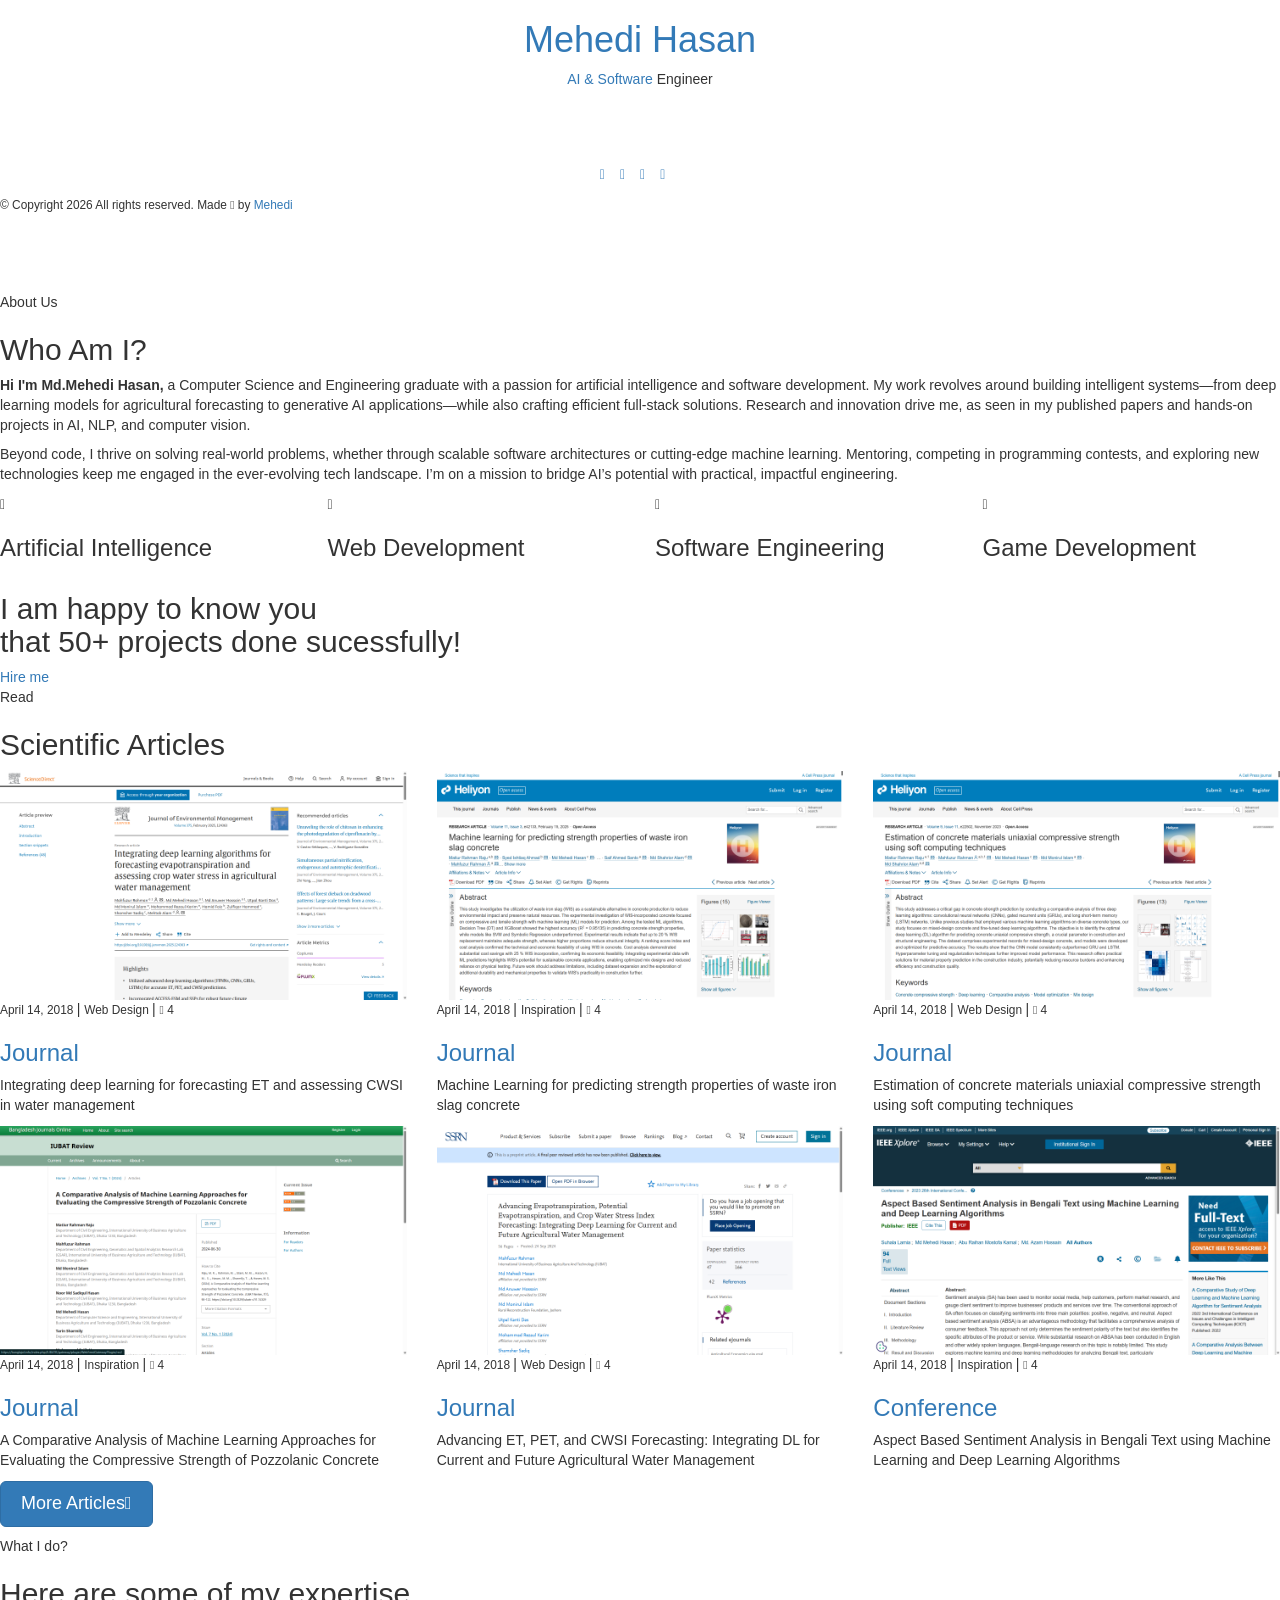
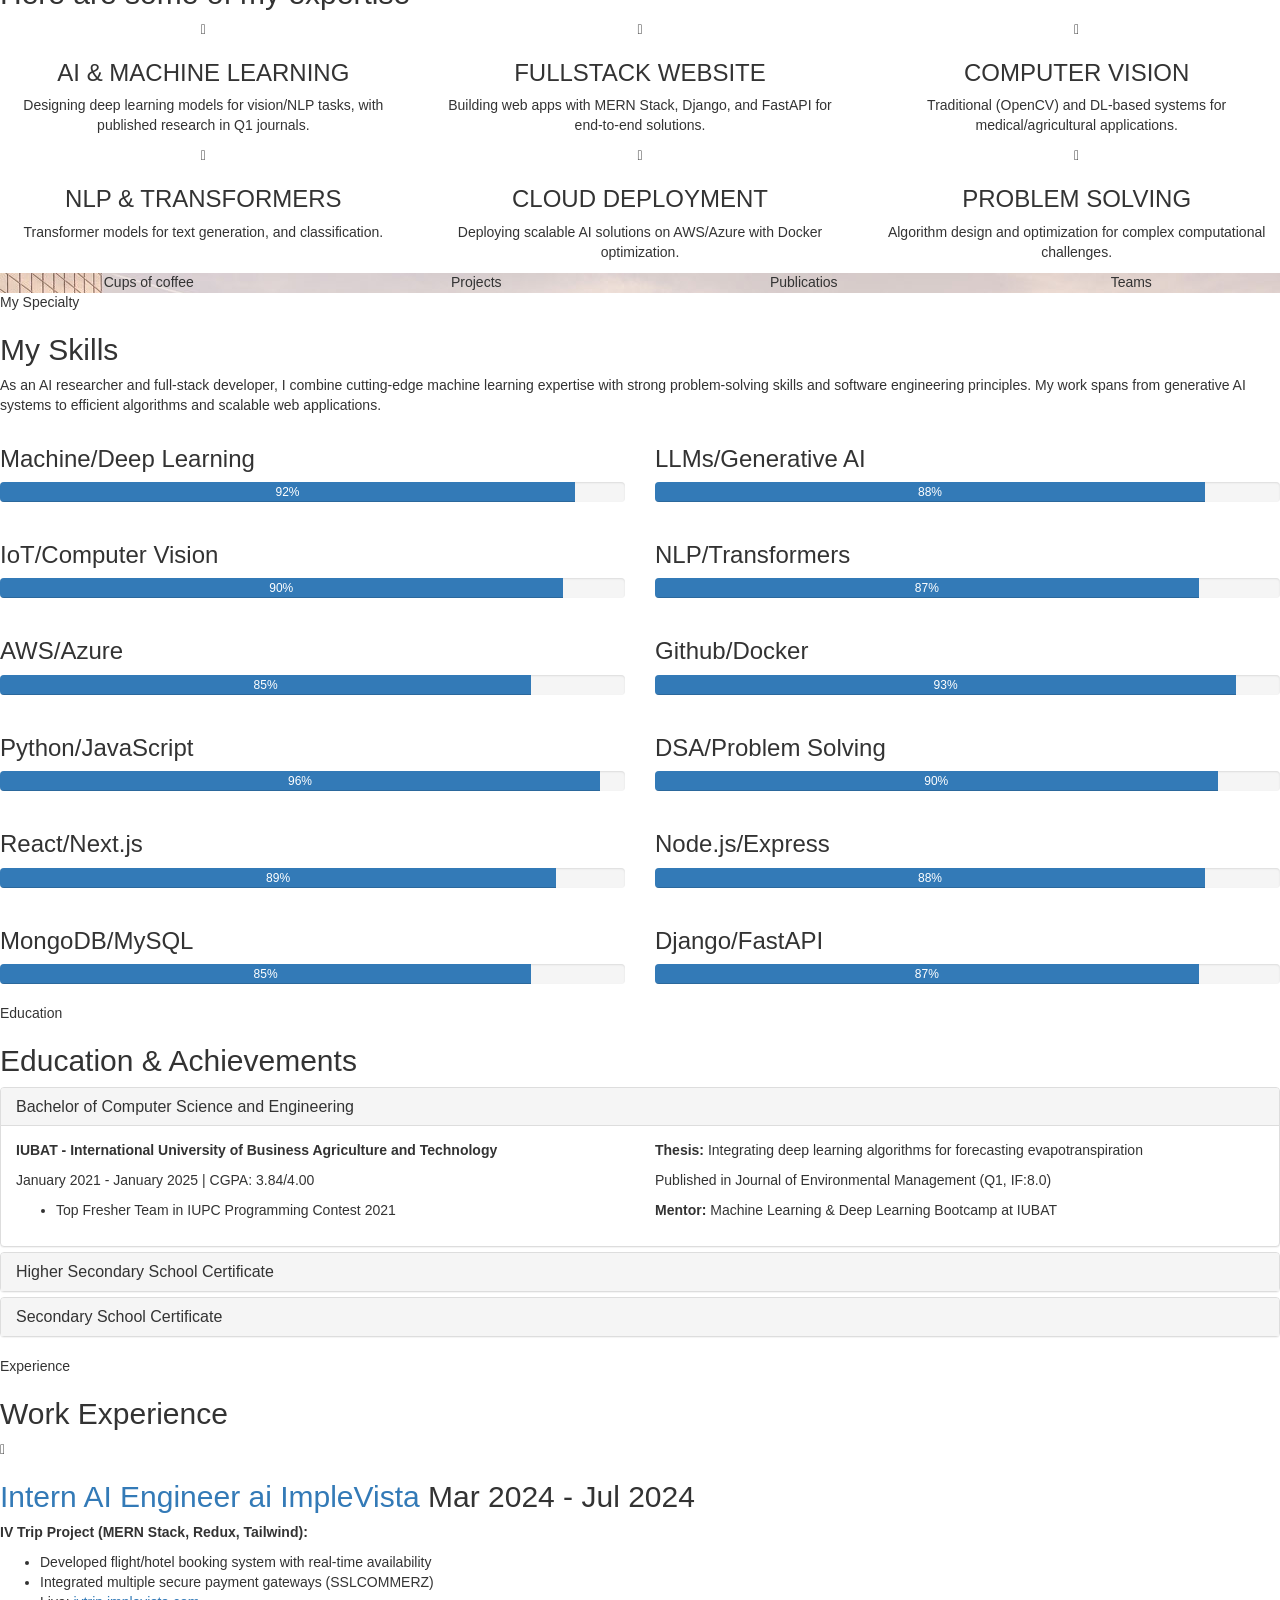
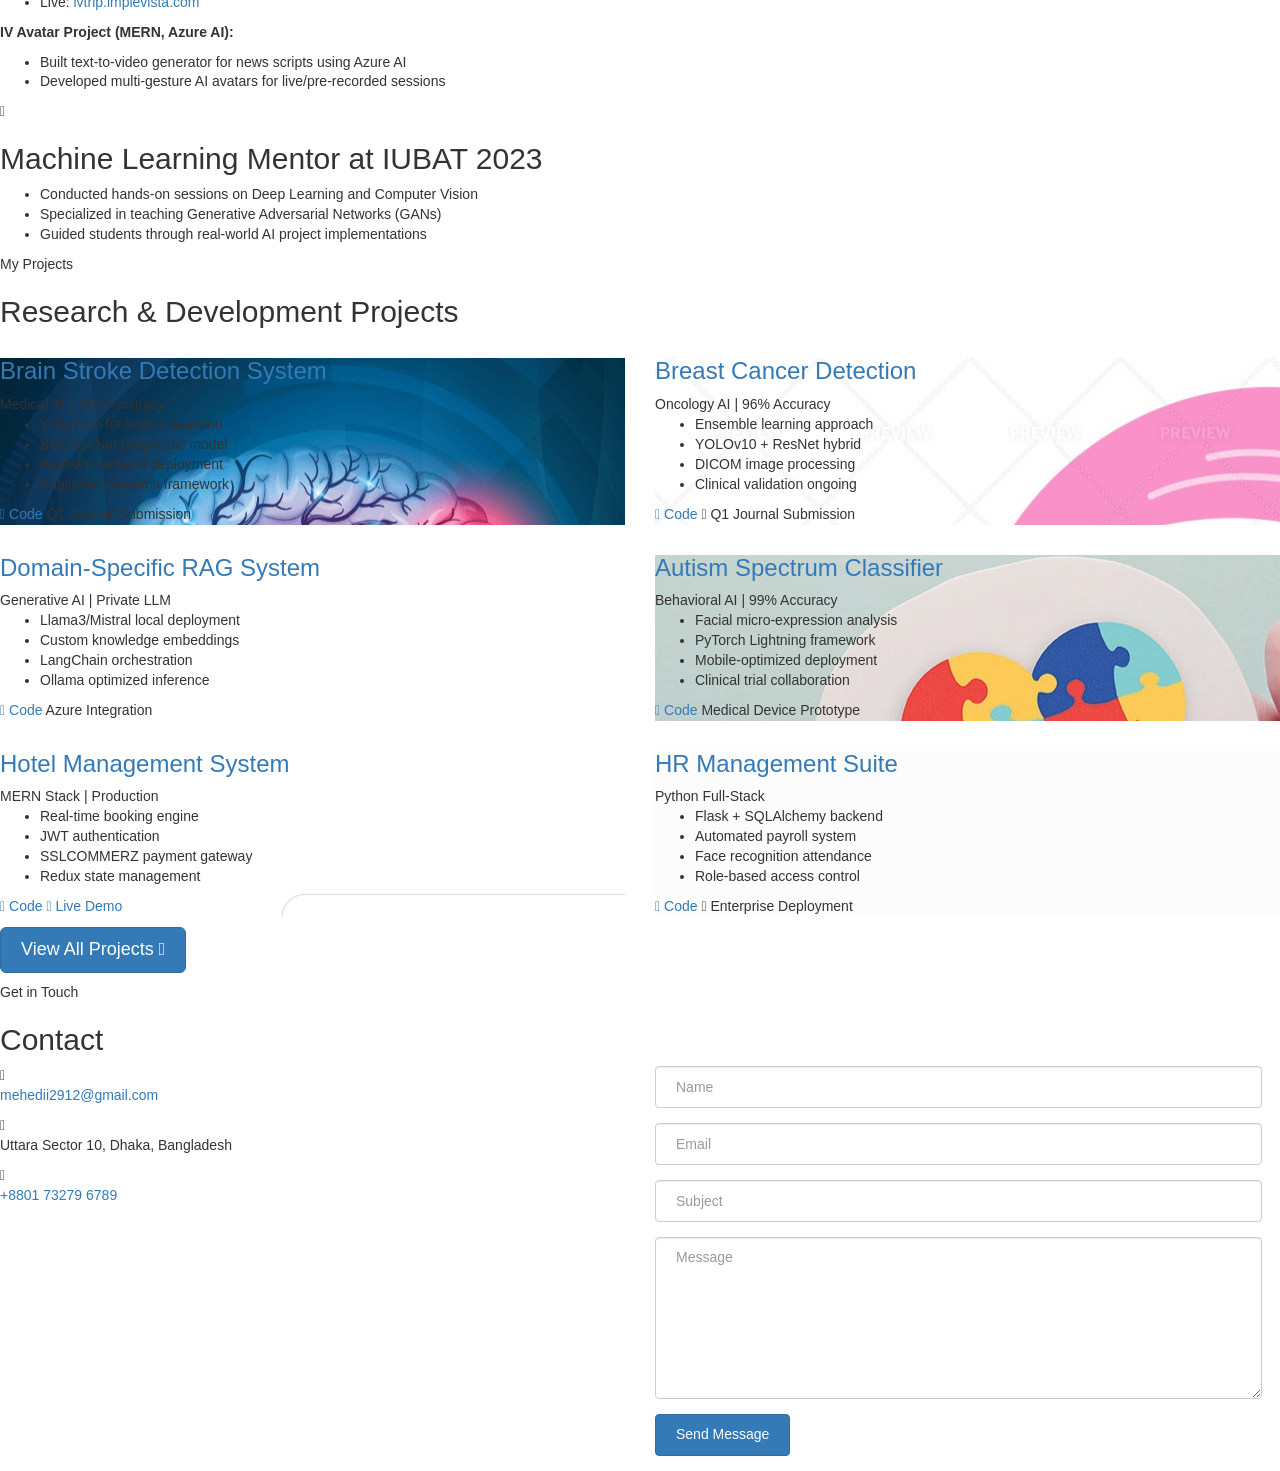
==== commit 86c1abb6: "Final Commit Version 0.0.1" ====
--- a/index.html
+++ b/index.html
@@ -75,19 +75,19 @@
 					</ul>
 				</div>
 			</nav>
-
+			<ul style="list-style: none; padding: 0; display: flex; justify-content: center; width: 100%;">
+				<li style="margin-right: 15px;"><a href="https://www.facebook.com/mehedii2912/"><i class="icon-facebook2"></i></a></li>
+				<li style="margin-right: 15px;"><a href="https://github.com/Sirfowahid"><i class="icon-github"></i></a></li>
+				<li style="margin-right: 15px;"><a href="https://www.linkedin.com/in/md-mehedi-hasan-550066244/"><i class="icon-linkedin2"></i></a></li>
+				<li style="margin-right: 15px;"><a href="https://scholar.google.com/citations?user=1G3bKcoAAAAJ&hl=en"><i class="icon-user"></i></a></li>
+			  </ul>
 			<div class="colorlib-footer">
-				<p><small>&copy; <!-- Link back to Colorlib can't be removed. Template is licensed under CC BY 3.0. -->
+				<p><small>&copy; 
 Copyright <script>document.write(new Date().getFullYear());</script> All rights reserved. Made <i class="icon-heart" aria-hidden="true"></i> by <a href="#" target="_blank">Mehedi</a>
 <!-- Link back to Colorlib can't be removed. Template is licensed under CC BY 3.0. --> </span> 
  
 </small></p>
-				<ul>
-					<li><a href="#"><i class="icon-facebook2"></i></a></li>
-					<li><a href="#"><i class="icon-twitter2"></i></a></li>
-					<li><a href="#"><i class="icon-instagram"></i></a></li>
-					<li><a href="#"><i class="icon-linkedin2"></i></a></li>
-				</ul>
+				
 			</div>
 
 		</aside>
@@ -107,7 +107,7 @@
 						   					<h2>
 												Building intelligent systems and elegant software solutions
 											</h2>
-												<p><a class="btn btn-primary btn-learn" href="https://github.com/Sirfowahid/Employee-Management-System/blob/main/run.py">Download CV <i class="icon-download4"></i></a></p>
+												<p><a class="btn btn-primary btn-learn" href="files/Md Mehedi Hasan.pdf">Download Resume <i class="icon-download4"></i></a></p>
 											</div>
 					   				</div>
 					   			</div>
@@ -121,11 +121,11 @@
 					   			<div class="col-md-6 col-md-offset-3 col-md-pull-3 col-sm-12 col-xs-12 js-fullheight slider-text">
 					   				<div class="slider-text-inner">
 					   					<div class="desc">
-						   					<h1>I'm <br>an <br>AI Engineer</h1>
+						   					<h1>I'm <br>an <br>Engineer</h1>
 												<h2>
 													Where AI innovation meets robust software engineering
 												</h2>
-												<p><a class="btn btn-primary btn-learn" href="https://github.com/Sirfowahid/Employee-Management-System/blob/main/run.py">Download CV <i class="icon-download4"></i></a></p>
+												<p><a class="btn btn-primary btn-learn" href="files/Md Mehedi Hasan.pdf">Download Resume <i class="icon-download4"></i></a></p>
 											</div>
 					   				</div>
 					   			</div>
@@ -180,7 +180,7 @@
 								<div class="col-md-12 animate-box" data-animate-effect="fadeInLeft">
 									<div class="hire">
 										<h2>I am happy to know you <br>that 50+ projects done sucessfully!</h2>
-										<a href="#" class="btn-hire">Hire me</a>
+										<a href="mailto:mehedii2912@gmail.com" class="btn-hire">Hire me</a>
 									</div>
 								</div>
 							</div>
@@ -876,7 +876,7 @@
 					<div class="col-md-7 col-md-push-1">
 						<div class="row">
 						  <div class="col-md-10 col-md-offset-1 col-md-pull-1 animate-box" data-animate-effect="fadeInRight">
-							<form action="https://formspree.io/f/xgvapnbj" method="POST"> <!-- Replace YOURFORMSPREE_ID -->
+							<form action="https://formspree.io/f/xgvapnbj" method="POST">
 							  <div class="form-group">
 								<input type="text" class="form-control" name="name" placeholder="Name" required>
 							  </div>
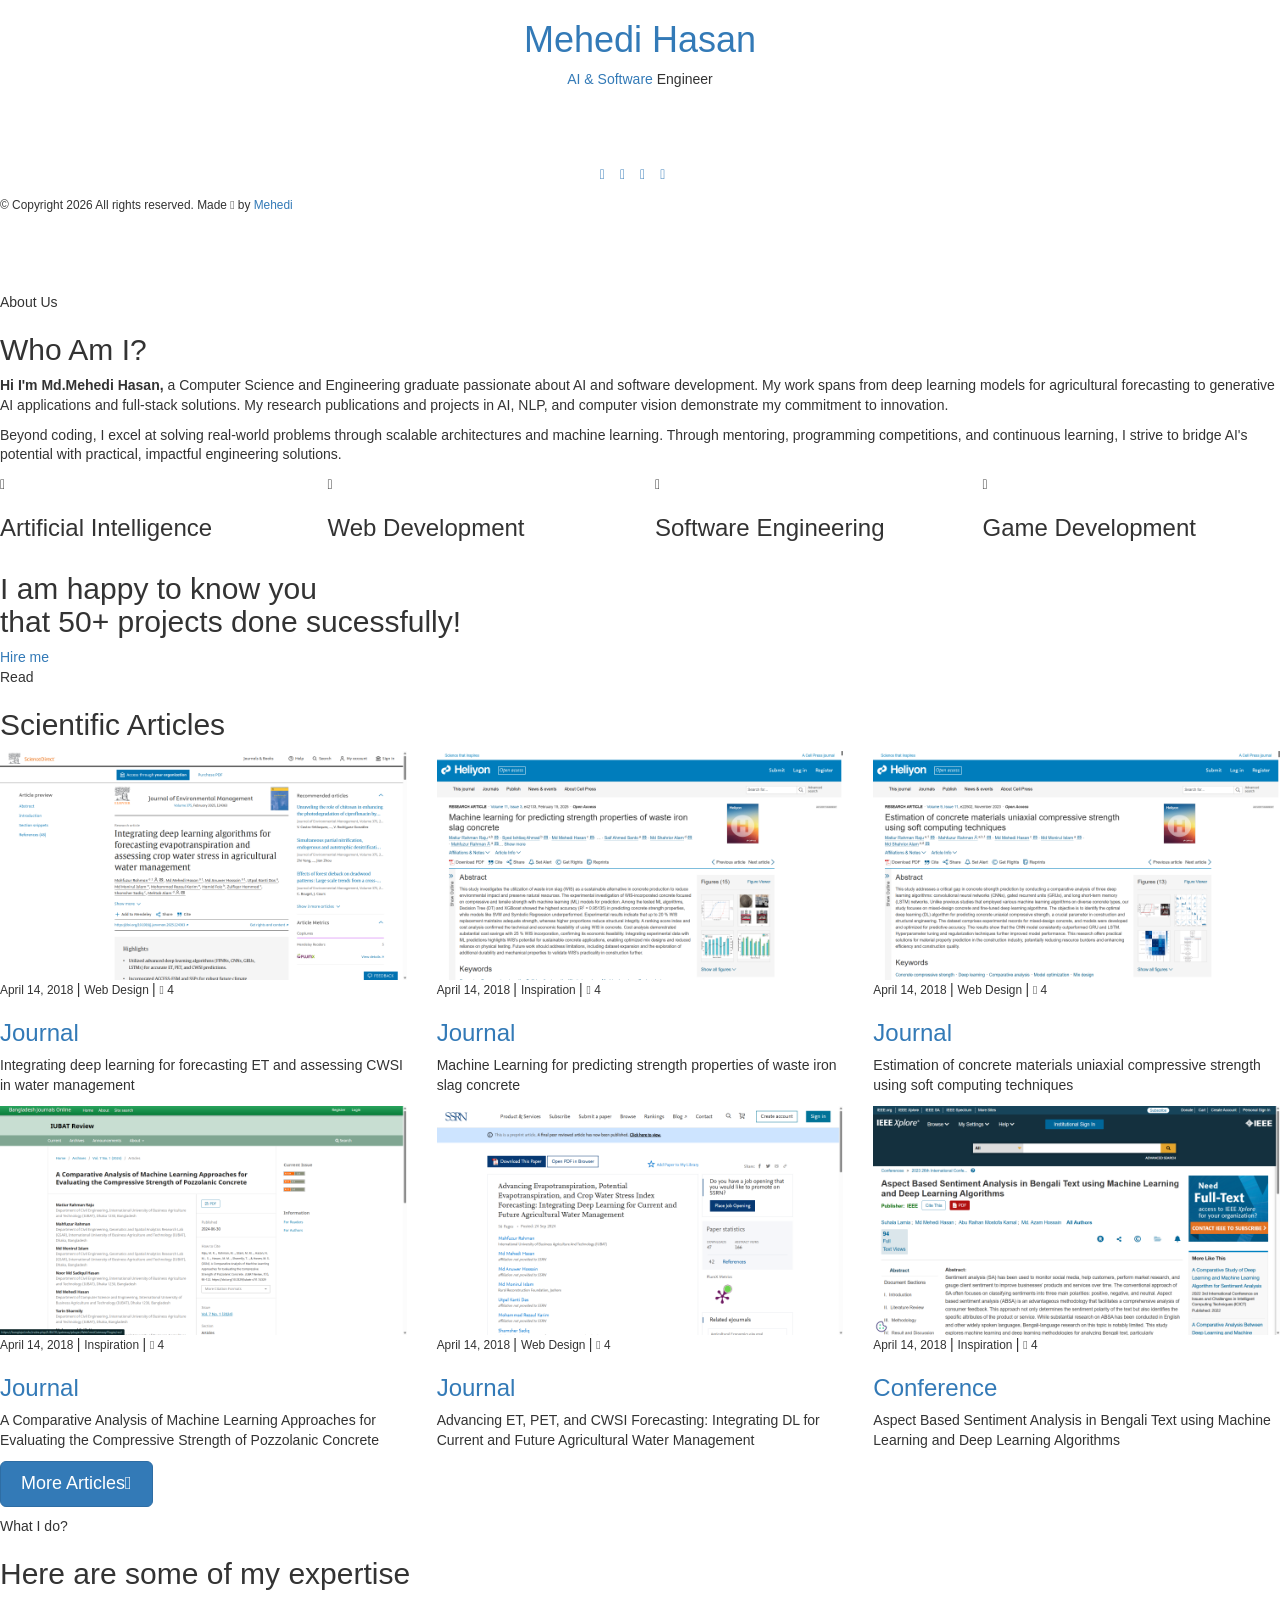
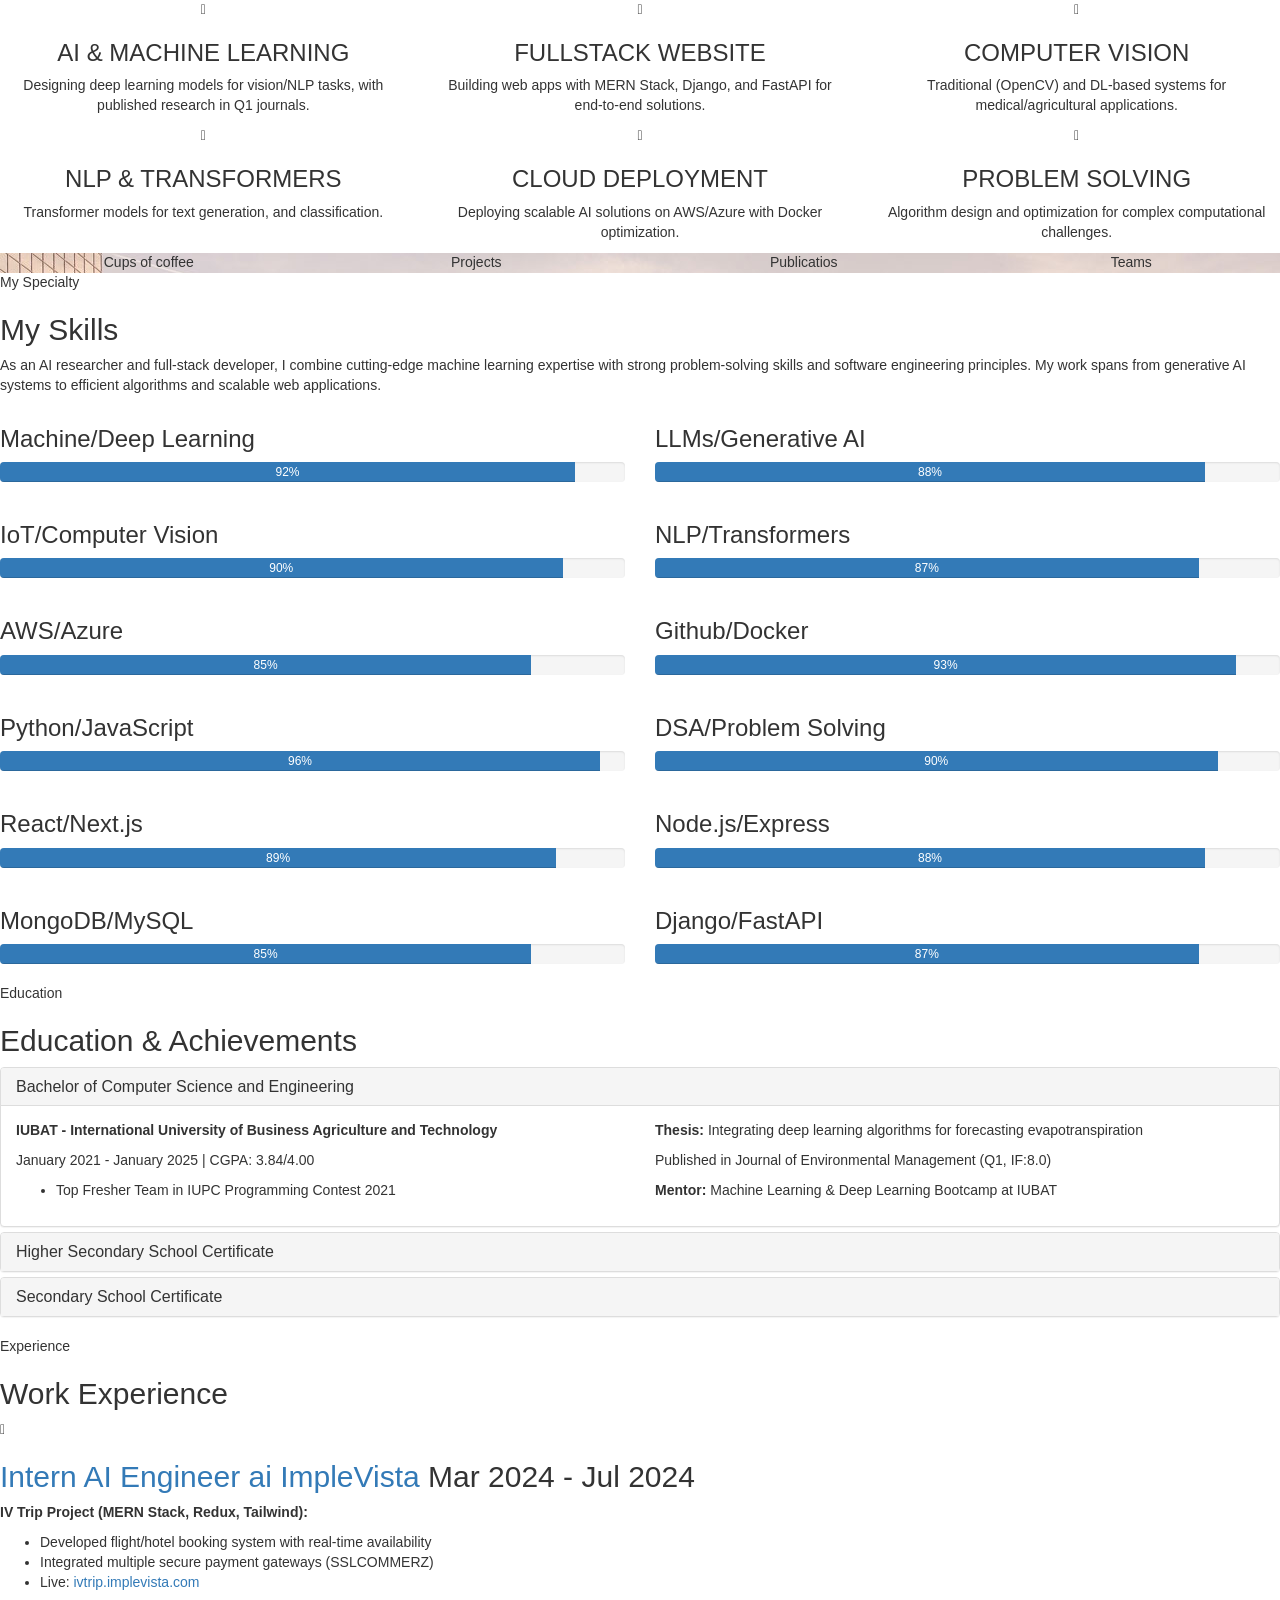
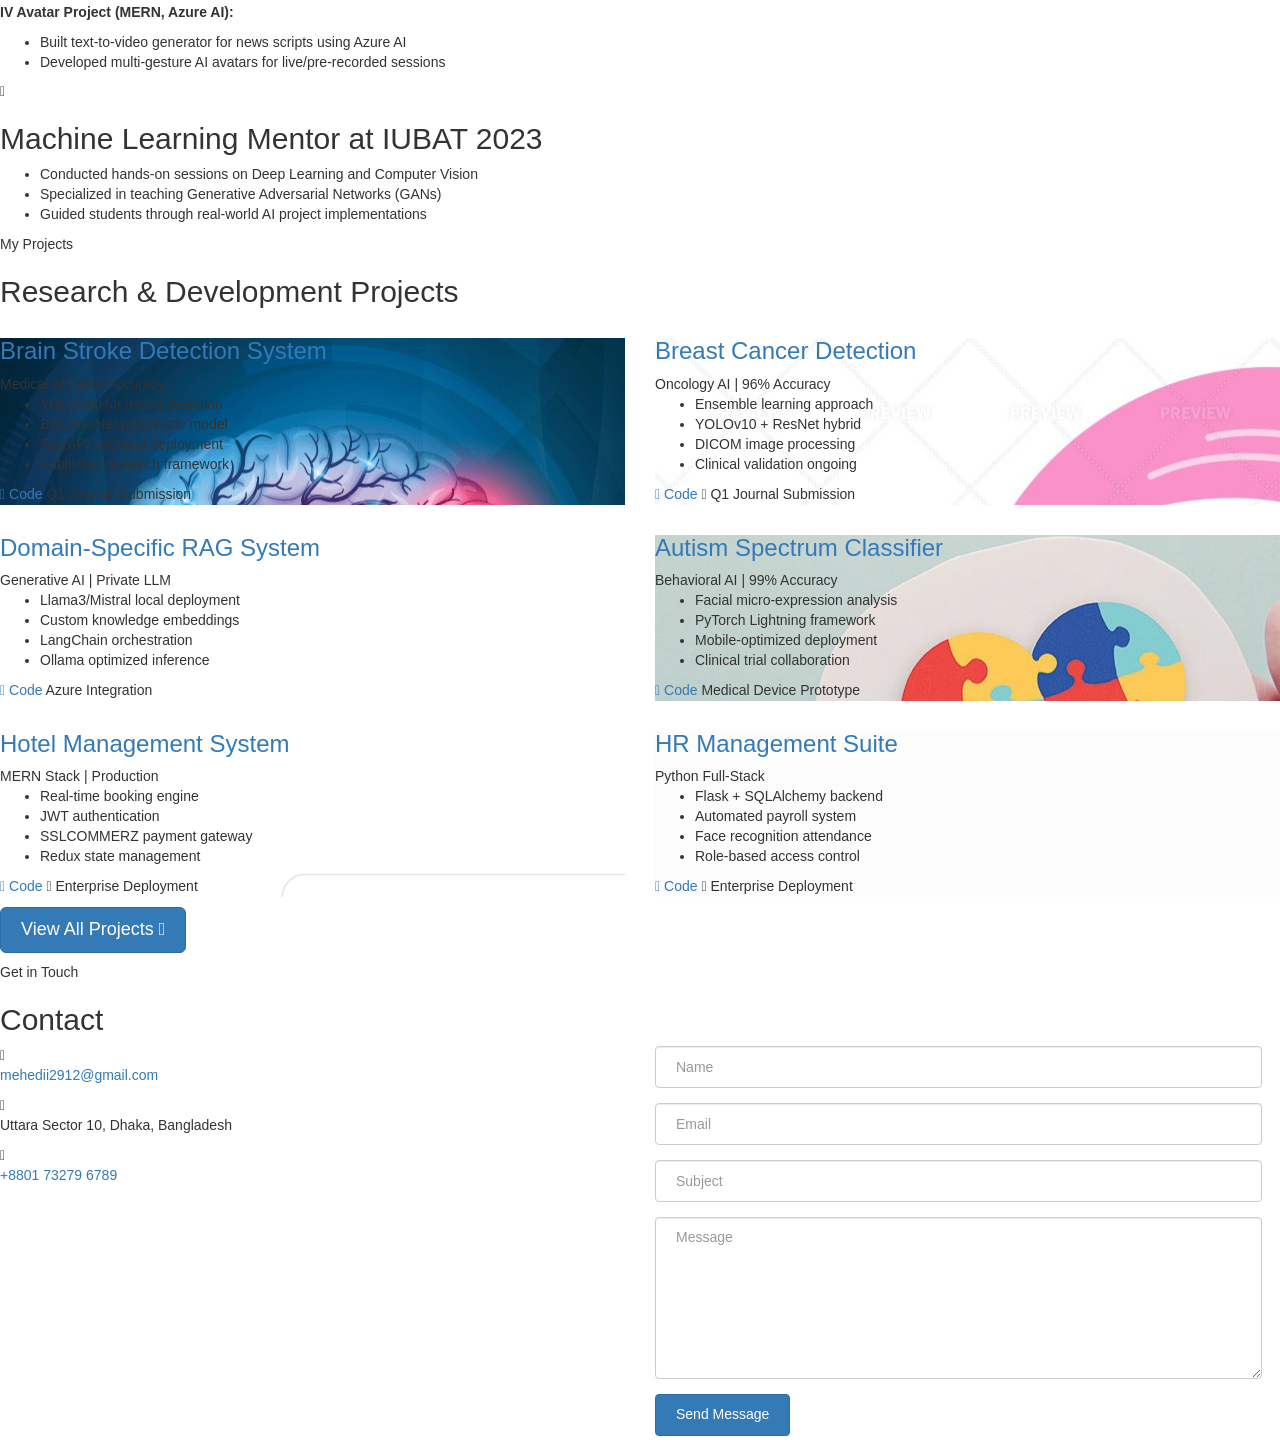
==== commit 58b1247b: "Bug Fix" ====
--- a/index.html
+++ b/index.html
@@ -75,12 +75,14 @@
 					</ul>
 				</div>
 			</nav>
-			<ul style="list-style: none; padding: 0; display: flex; justify-content: center; width: 100%;">
+			<div><ul style="list-style: none; padding: 0; display: flex; justify-content: center; width: 100%;">
 				<li style="margin-right: 15px;"><a href="https://www.facebook.com/mehedii2912/"><i class="icon-facebook2"></i></a></li>
 				<li style="margin-right: 15px;"><a href="https://github.com/Sirfowahid"><i class="icon-github"></i></a></li>
 				<li style="margin-right: 15px;"><a href="https://www.linkedin.com/in/md-mehedi-hasan-550066244/"><i class="icon-linkedin2"></i></a></li>
 				<li style="margin-right: 15px;"><a href="https://scholar.google.com/citations?user=1G3bKcoAAAAJ&hl=en"><i class="icon-user"></i></a></li>
 			  </ul>
+
+			</div>
 			<div class="colorlib-footer">
 				<p><small>&copy; 
 Copyright <script>document.write(new Date().getFullYear());</script> All rights reserved. Made <i class="icon-heart" aria-hidden="true"></i> by <a href="#" target="_blank">Mehedi</a>
@@ -96,7 +98,7 @@
 			<section id="colorlib-hero" class="js-fullheight" data-section="home">
 				<div class="flexslider js-fullheight">
 					<ul class="slides">
-				   	<li style="background-image: url(images/img_bg_2.jpeg);">
+				   	<li style="background-image: url(images/img_bg_1.jpg);">
 				   		<div class="overlay"></div>
 				   		<div class="container-fluid">
 				   			<div class="row">
@@ -114,7 +116,7 @@
 					   		</div>
 				   		</div>
 				   	</li>
-				   	<li style="background-image: url(images/img_bg_1.jpg);">
+				   	<li style="background-image: url(images/img_bg_2.jpeg);">
 				   		<div class="overlay"></div>
 				   		<div class="container-fluid">
 				   			<div class="row">
@@ -145,8 +147,8 @@
 									<div class="about-desc">
 										<span class="heading-meta">About Us</span>
 										<h2 class="colorlib-heading">Who Am I?</h2>
-										<p><strong>Hi I'm Md.Mehedi Hasan,</strong> a Computer Science and Engineering graduate with a passion for artificial intelligence and software development. My work revolves around building intelligent systems—from deep learning models for agricultural forecasting to generative AI applications—while also crafting efficient full-stack solutions. Research and innovation drive me, as seen in my published papers and hands-on projects in AI, NLP, and computer vision.</p>
-										<p>Beyond code, I thrive on solving real-world problems, whether through scalable software architectures or cutting-edge machine learning. Mentoring, competing in programming contests, and exploring new technologies keep me engaged in the ever-evolving tech landscape. I’m on a mission to bridge AI’s potential with practical, impactful engineering.</p>
+										<p><strong>Hi I'm Md.Mehedi Hasan,</strong> a Computer Science and Engineering graduate passionate about AI and software development. My work spans from deep learning models for agricultural forecasting to generative AI applications and full-stack solutions. My research publications and projects in AI, NLP, and computer vision demonstrate my commitment to innovation.</p>
+<p>Beyond coding, I excel at solving real-world problems through scalable architectures and machine learning. Through mentoring, programming competitions, and continuous learning, I strive to bridge AI's potential with practical, impactful engineering solutions.</p>
 									</div>
 								</div>
 							</div>
@@ -799,7 +801,7 @@
 										</span>
 										<p class="icon">
 											<span><a href="https://github.com/Sirfowahid/Practicum"><i class="icon-github"></i> Code</a></span>
-											<span><a href="#"><i class="icon-link"></i> Live Demo</a></span>
+											<span><i class="icon-briefcase"></i> Enterprise Deployment</span>
 										</p>
 									</div>
 								</div>
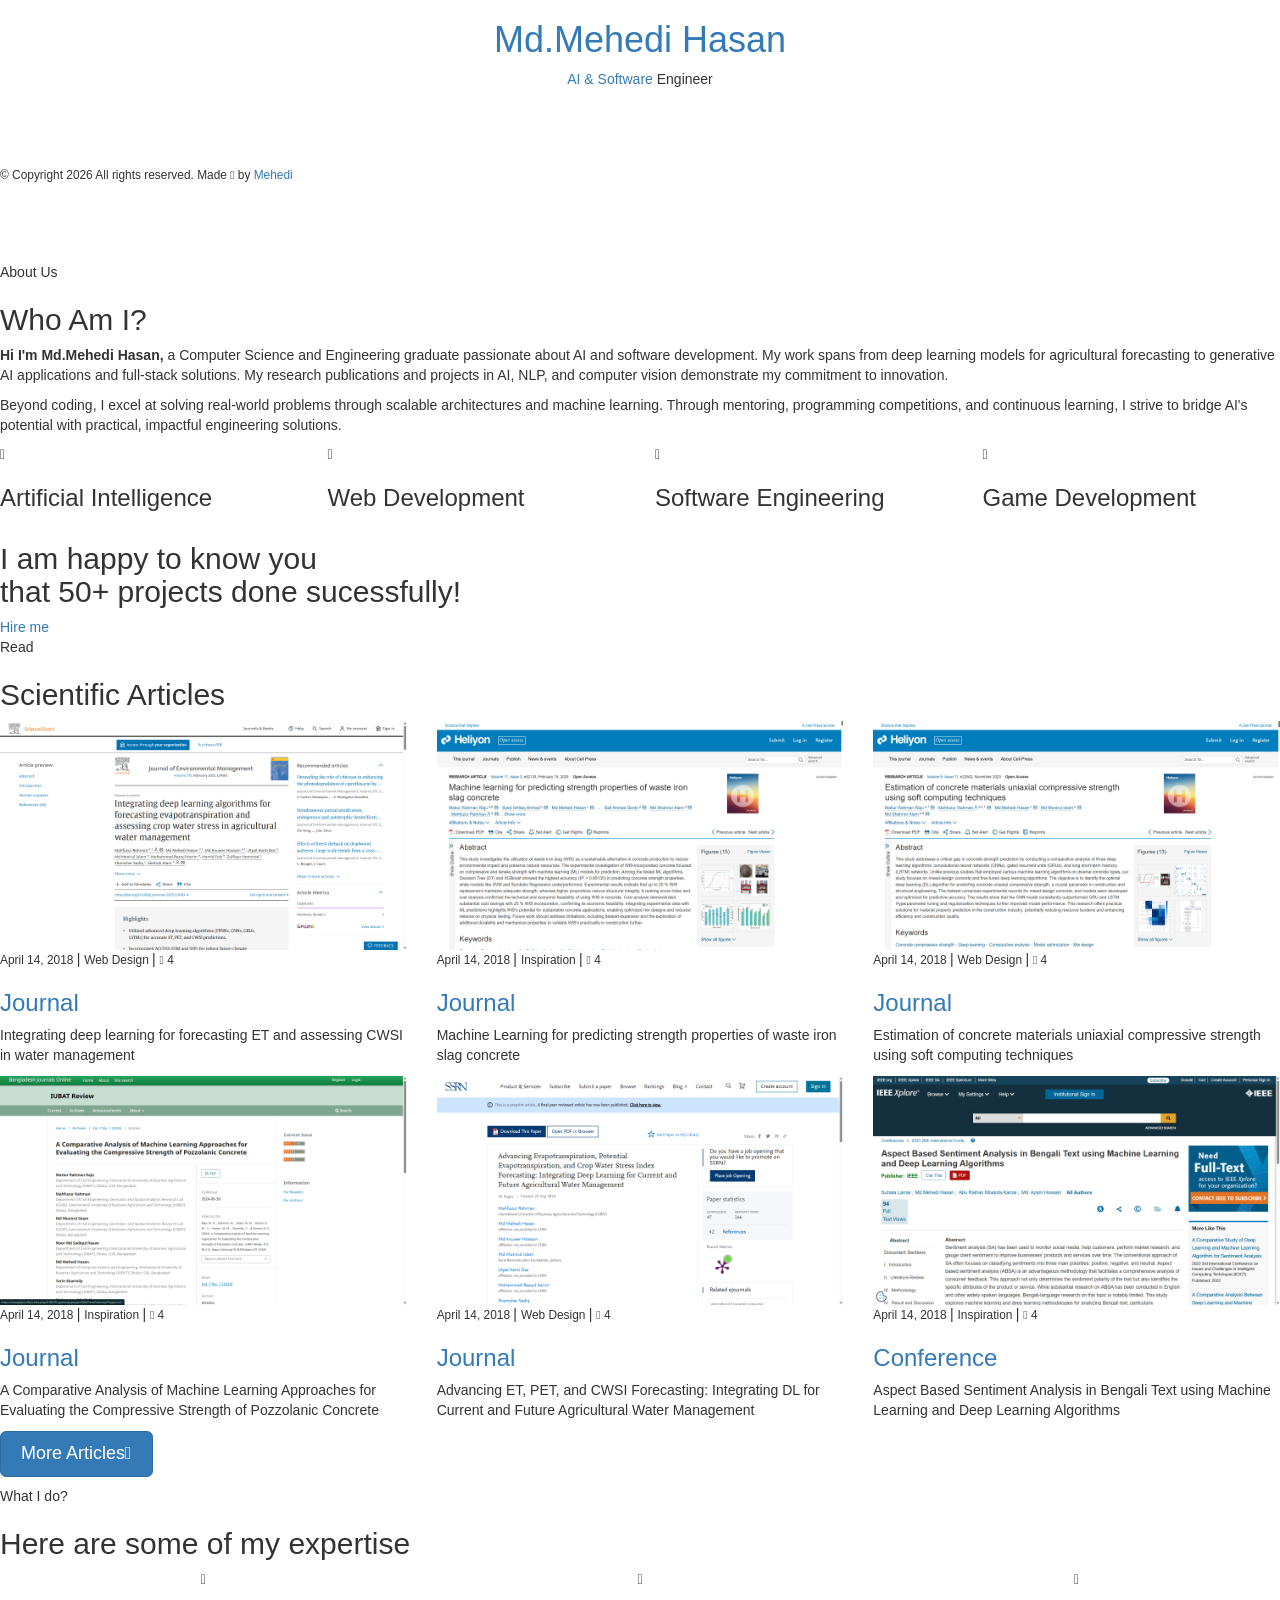
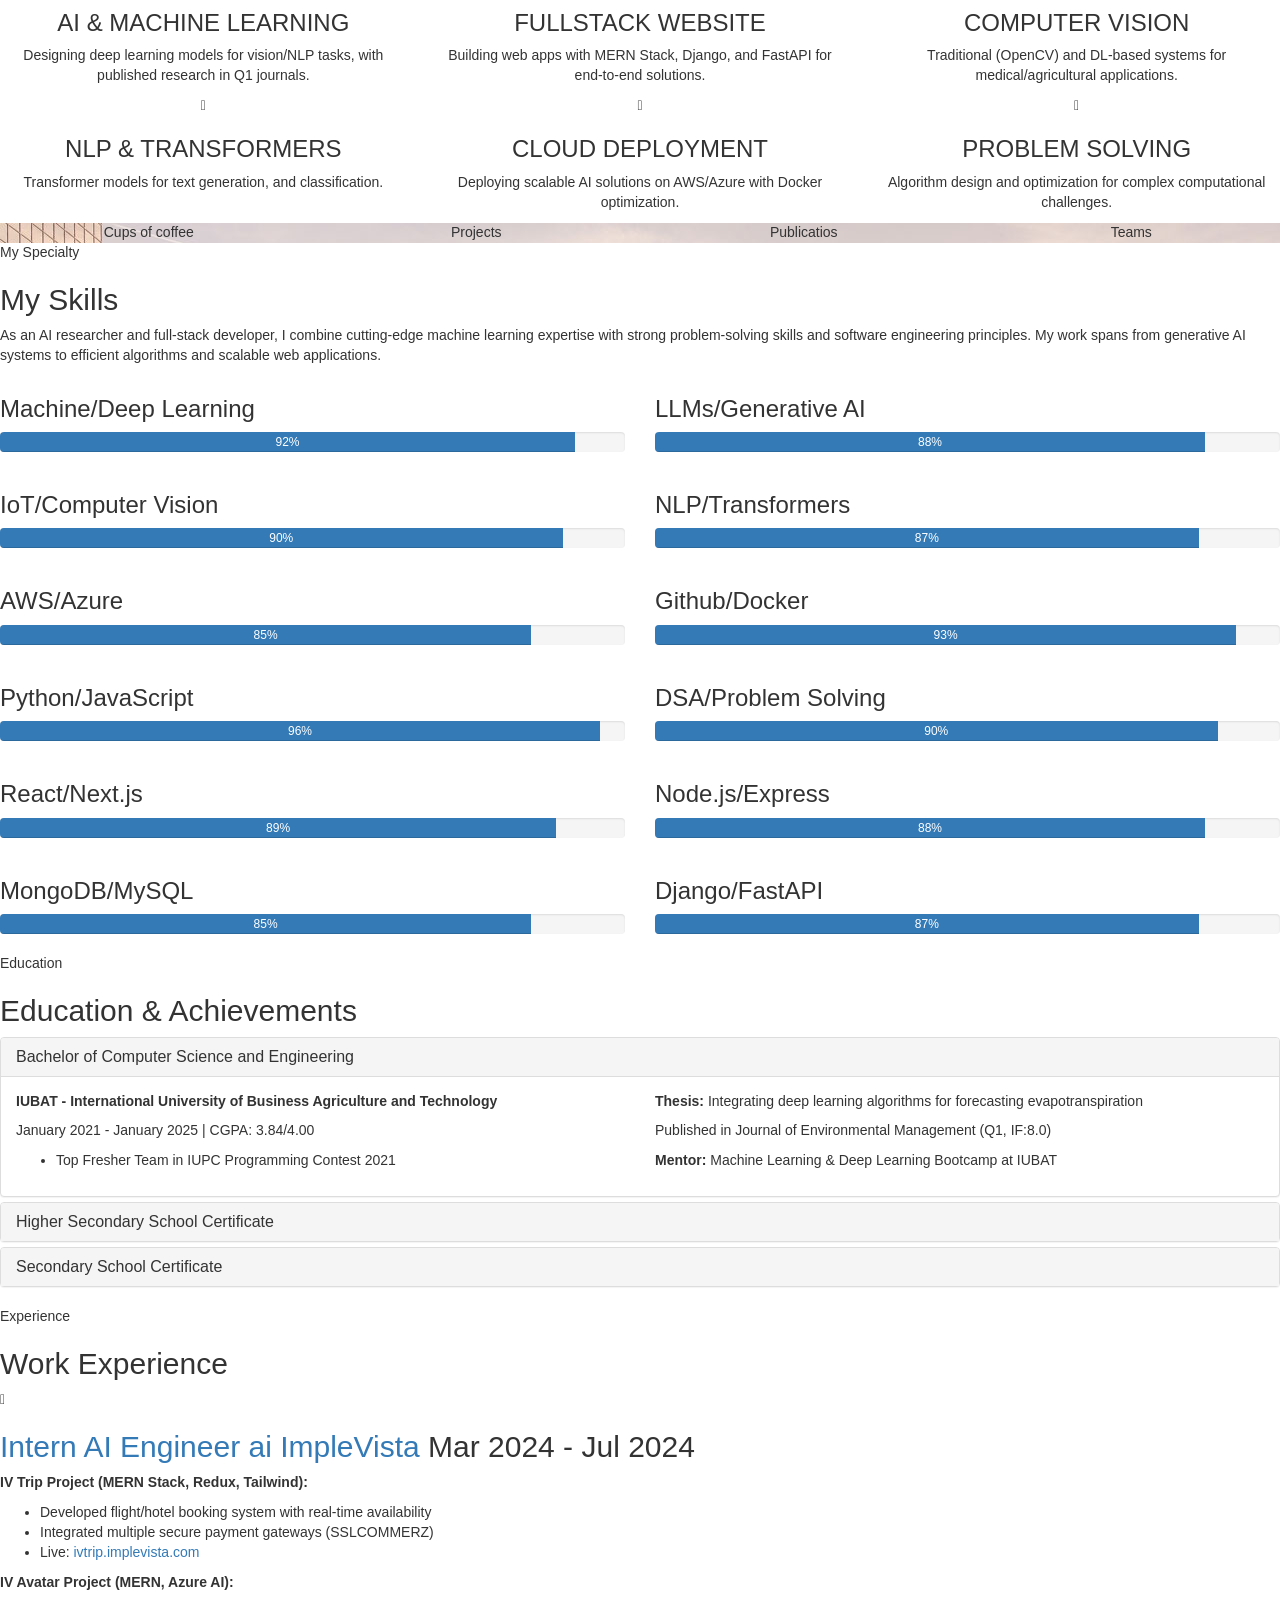
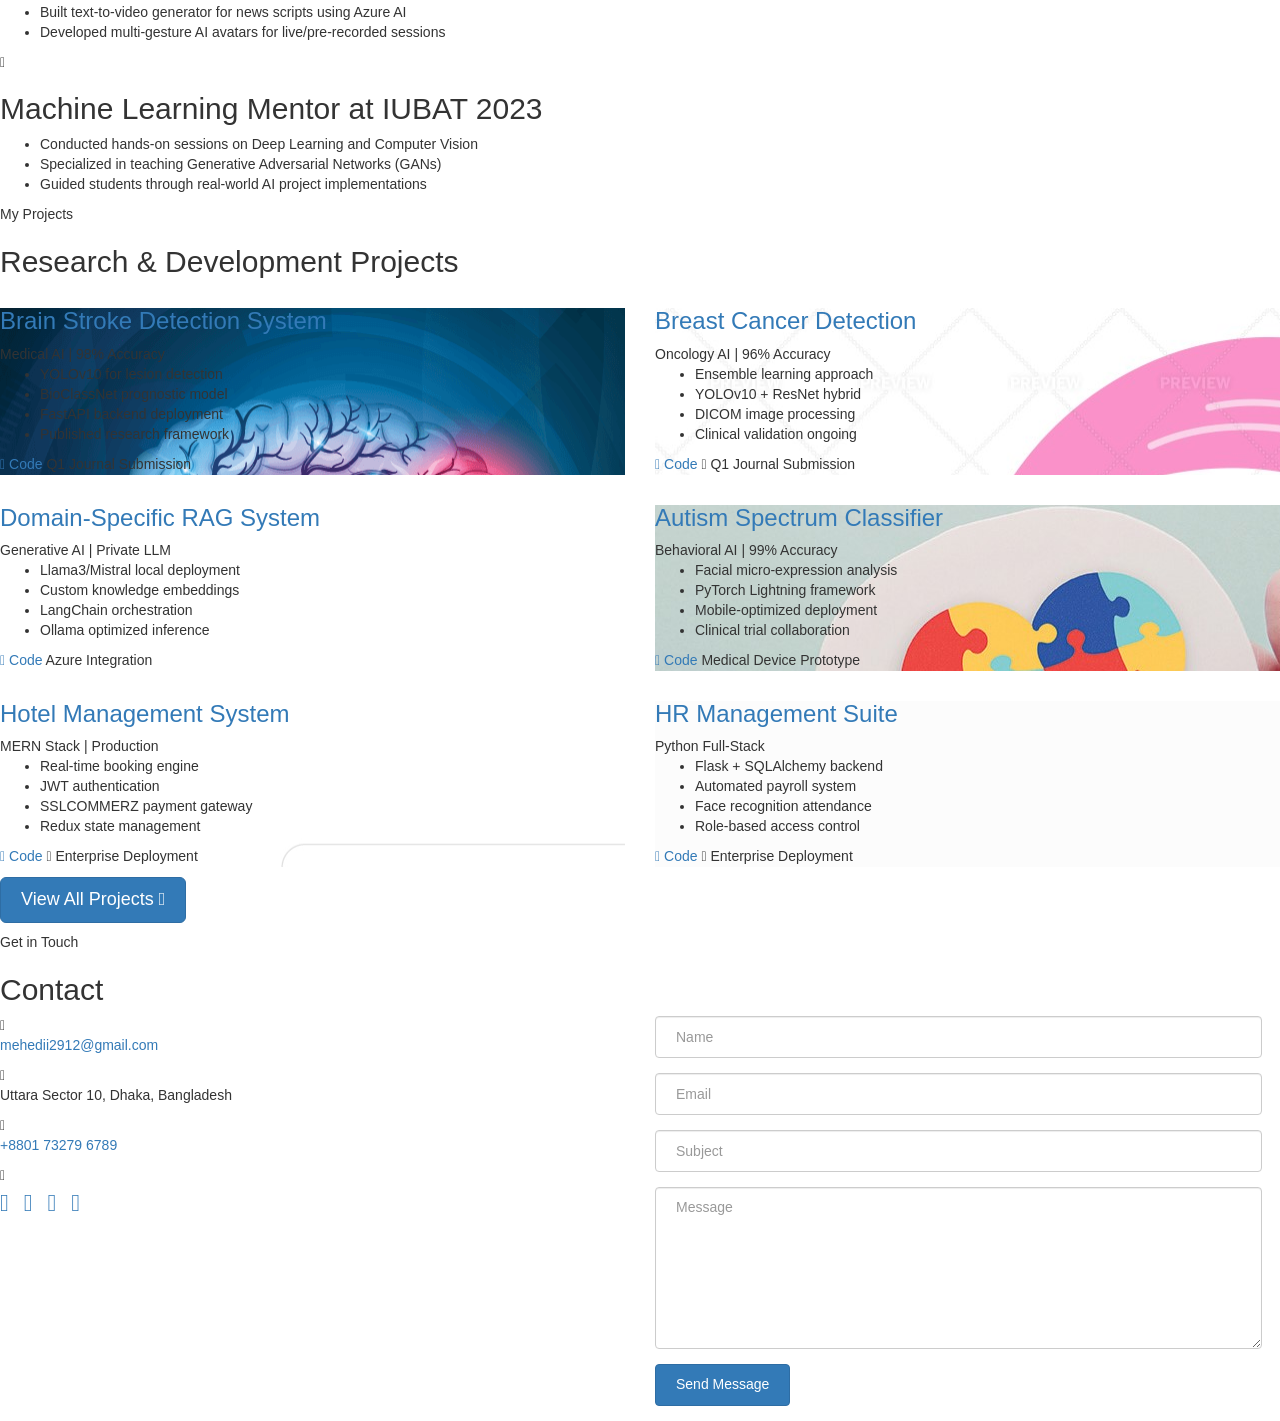
==== commit 4beb693f: "Update contact section and add social contact" ====
--- a/index.html
+++ b/index.html
@@ -57,7 +57,7 @@
 		<aside id="colorlib-aside" role="complementary" class="border js-fullheight">
 			<div class="text-center">
 				<div class="author-img" style="background-image: url(images/about.jpg);"></div>
-				<h1 id="colorlib-logo"><a href="index.html">Mehedi Hasan</a></h1>
+				<h1 id="colorlib-logo"><a href="index.html">Md.Mehedi Hasan</a></h1>
 				<span class="position"><a href="#">AI & Software</a> Engineer</span>
 			</div>
 			<nav id="colorlib-main-menu" role="navigation" class="navbar">
@@ -75,14 +75,7 @@
 					</ul>
 				</div>
 			</nav>
-			<div><ul style="list-style: none; padding: 0; display: flex; justify-content: center; width: 100%;">
-				<li style="margin-right: 15px;"><a href="https://www.facebook.com/mehedii2912/"><i class="icon-facebook2"></i></a></li>
-				<li style="margin-right: 15px;"><a href="https://github.com/Sirfowahid"><i class="icon-github"></i></a></li>
-				<li style="margin-right: 15px;"><a href="https://www.linkedin.com/in/md-mehedi-hasan-550066244/"><i class="icon-linkedin2"></i></a></li>
-				<li style="margin-right: 15px;"><a href="https://scholar.google.com/citations?user=1G3bKcoAAAAJ&hl=en"><i class="icon-user"></i></a></li>
-			  </ul>
-
-			</div>
+			
 			<div class="colorlib-footer">
 				<p><small>&copy; 
 Copyright <script>document.write(new Date().getFullYear());</script> All rights reserved. Made <i class="icon-heart" aria-hidden="true"></i> by <a href="#" target="_blank">Mehedi</a>
@@ -838,70 +831,88 @@
 				</div>
 			</section>
 
+			
 			<section class="colorlib-contact" data-section="contact">
 				<div class="colorlib-narrow-content">
-				  <div class="row">
-					<div class="col-md-6 col-md-offset-3 col-md-pull-3 animate-box" data-animate-effect="fadeInLeft">
-					  <span class="heading-meta">Get in Touch</span>
-					  <h2 class="colorlib-heading">Contact</h2>
-					</div>
-				  </div>
-				  <div class="row">
-					<div class="col-md-5">
-					  <div class="colorlib-feature colorlib-feature-sm animate-box" data-animate-effect="fadeInLeft">
-						<div class="colorlib-icon">
-						  <i class="icon-globe-outline"></i>
-						</div>
-						<div class="colorlib-text">
-						  <p><a href="mailto:mehedii2912@gmail.com">mehedii2912@gmail.com</a></p>
-						</div>
-					  </div>
+					<div class="row">
+						<div class="col-md-6 col-md-offset-3 col-md-pull-3 animate-box" data-animate-effect="fadeInLeft">
+							<span class="heading-meta">Get in Touch</span>
+							<h2 class="colorlib-heading">Contact</h2>
+						</div>
+					</div>
+					
+					<div class="row">
+						<div class="col-md-5">
+							<div class="colorlib-feature colorlib-feature-sm animate-box" data-animate-effect="fadeInLeft">
+								<div class="colorlib-icon">
+									<i class="icon-globe-outline"></i>
+								</div>
+								<div class="colorlib-text">
+									<p><a href="mailto:mehedii2912@gmail.com">mehedii2912@gmail.com</a></p>
+								</div>
+							</div>
+							
+							<div class="colorlib-feature colorlib-feature-sm animate-box" data-animate-effect="fadeInLeft">
+								<div class="colorlib-icon">
+									<i class="icon-map"></i>
+								</div>
+								<div class="colorlib-text">
+									<p>Uttara Sector 10, Dhaka, Bangladesh</p>
+								</div>
+							</div>
+							
+							<div class="colorlib-feature colorlib-feature-sm animate-box" data-animate-effect="fadeInLeft">
+								<div class="colorlib-icon">
+									<i class="icon-phone"></i>
+								</div>
+								<div class="colorlib-text">
+									<p><a href="tel://+8801732796789">+8801 73279 6789</a></p>
+								</div>
+							</div>
+							
+							<!-- Social Media Icons moved here -->
+							<div class="colorlib-feature colorlib-feature-sm animate-box" data-animate-effect="fadeInLeft">
+								<div class="colorlib-icon">
+									<i class="icon-share3"></i>
+								</div>
+								<div class="colorlib-text">
+									<ul style="list-style: none; padding: 0; display: flex; justify-content: flex-start; width: 100%; margin: 0;">
+										<li style="margin-right: 15px;"><a href="http://surl.li/oqfcke" style="font-size: 24px;"><i class="icon-google"></i></a></li>
+										<li style="margin-right: 15px;"><a href="https://surl.gd/wdhmae" style="font-size: 24px;"><i class="icon-github"></i></a></li>
+										<li style="margin-right: 15px;"><a href="https://surl.li/dnkdha" style="font-size: 24px;"><i class="icon-linkedin2"></i></a></li>
+										<li style="margin-right: 15px;"><a href="https://www.facebook.com/mehedii2912/" style="font-size: 24px;"><i class="icon-facebook2"></i></a></li>
+									</ul>
+								</div>
+							</div>
+						</div>
+						
+						<div class="col-md-7 col-md-push-1">
+							<div class="row">
+								<div class="col-md-10 col-md-offset-1 col-md-pull-1 animate-box" data-animate-effect="fadeInRight">
+									<form action="https://formspree.io/f/xgvapnbj" method="POST">
+										<div class="form-group">
+											<input type="text" class="form-control" name="name" placeholder="Name" required>
+										</div>
+										<div class="form-group">
+											<input type="email" class="form-control" name="email" placeholder="Email" required>
+										</div>
+										<div class="form-group">
+											<input type="text" class="form-control" name="subject" placeholder="Subject" required>
+										</div>
+										<div class="form-group">
+											<textarea name="message" id="message" cols="30" rows="7" class="form-control" placeholder="Message" required></textarea>
+										</div>
+										<div class="form-group">
+											<input type="submit" class="btn btn-primary btn-send-message" value="Send Message">
+										</div>
+									</form>
+								</div>
+							</div>
+						</div>
+					</div>
+				</div>
+			</section>
 			  
-					  <div class="colorlib-feature colorlib-feature-sm animate-box" data-animate-effect="fadeInLeft">
-						<div class="colorlib-icon">
-						  <i class="icon-map"></i>
-						</div>
-						<div class="colorlib-text">
-						  <p>Uttara Sector 10, Dhaka, Bangladesh</p>
-						</div>
-					  </div>
-			  
-					  <div class="colorlib-feature colorlib-feature-sm animate-box" data-animate-effect="fadeInLeft">
-						<div class="colorlib-icon">
-						  <i class="icon-phone"></i>
-						</div>
-						<div class="colorlib-text">
-						  <p><a href="tel://+8801732796789">+8801 73279 6789</a></p>
-						</div>
-					  </div>
-					</div>
-					<div class="col-md-7 col-md-push-1">
-						<div class="row">
-						  <div class="col-md-10 col-md-offset-1 col-md-pull-1 animate-box" data-animate-effect="fadeInRight">
-							<form action="https://formspree.io/f/xgvapnbj" method="POST">
-							  <div class="form-group">
-								<input type="text" class="form-control" name="name" placeholder="Name" required>
-							  </div>
-							  <div class="form-group">
-								<input type="email" class="form-control" name="email" placeholder="Email" required>
-							  </div>
-							  <div class="form-group">
-								<input type="text" class="form-control" name="subject" placeholder="Subject" required>
-							  </div>
-							  <div class="form-group">
-								<textarea name="message" id="message" cols="30" rows="7" class="form-control" placeholder="Message" required></textarea>
-							  </div>
-							  <div class="form-group">
-								<input type="submit" class="btn btn-primary btn-send-message" value="Send Message">
-							  </div>
-							</form>
-						  </div>
-						</div>
-					  </div>
-				  </div>
-				</div>
-			  </section>
-
 		</div><!-- end:colorlib-main -->
 	</div><!-- end:container-wrap -->
 	</div><!-- end:colorlib-page -->
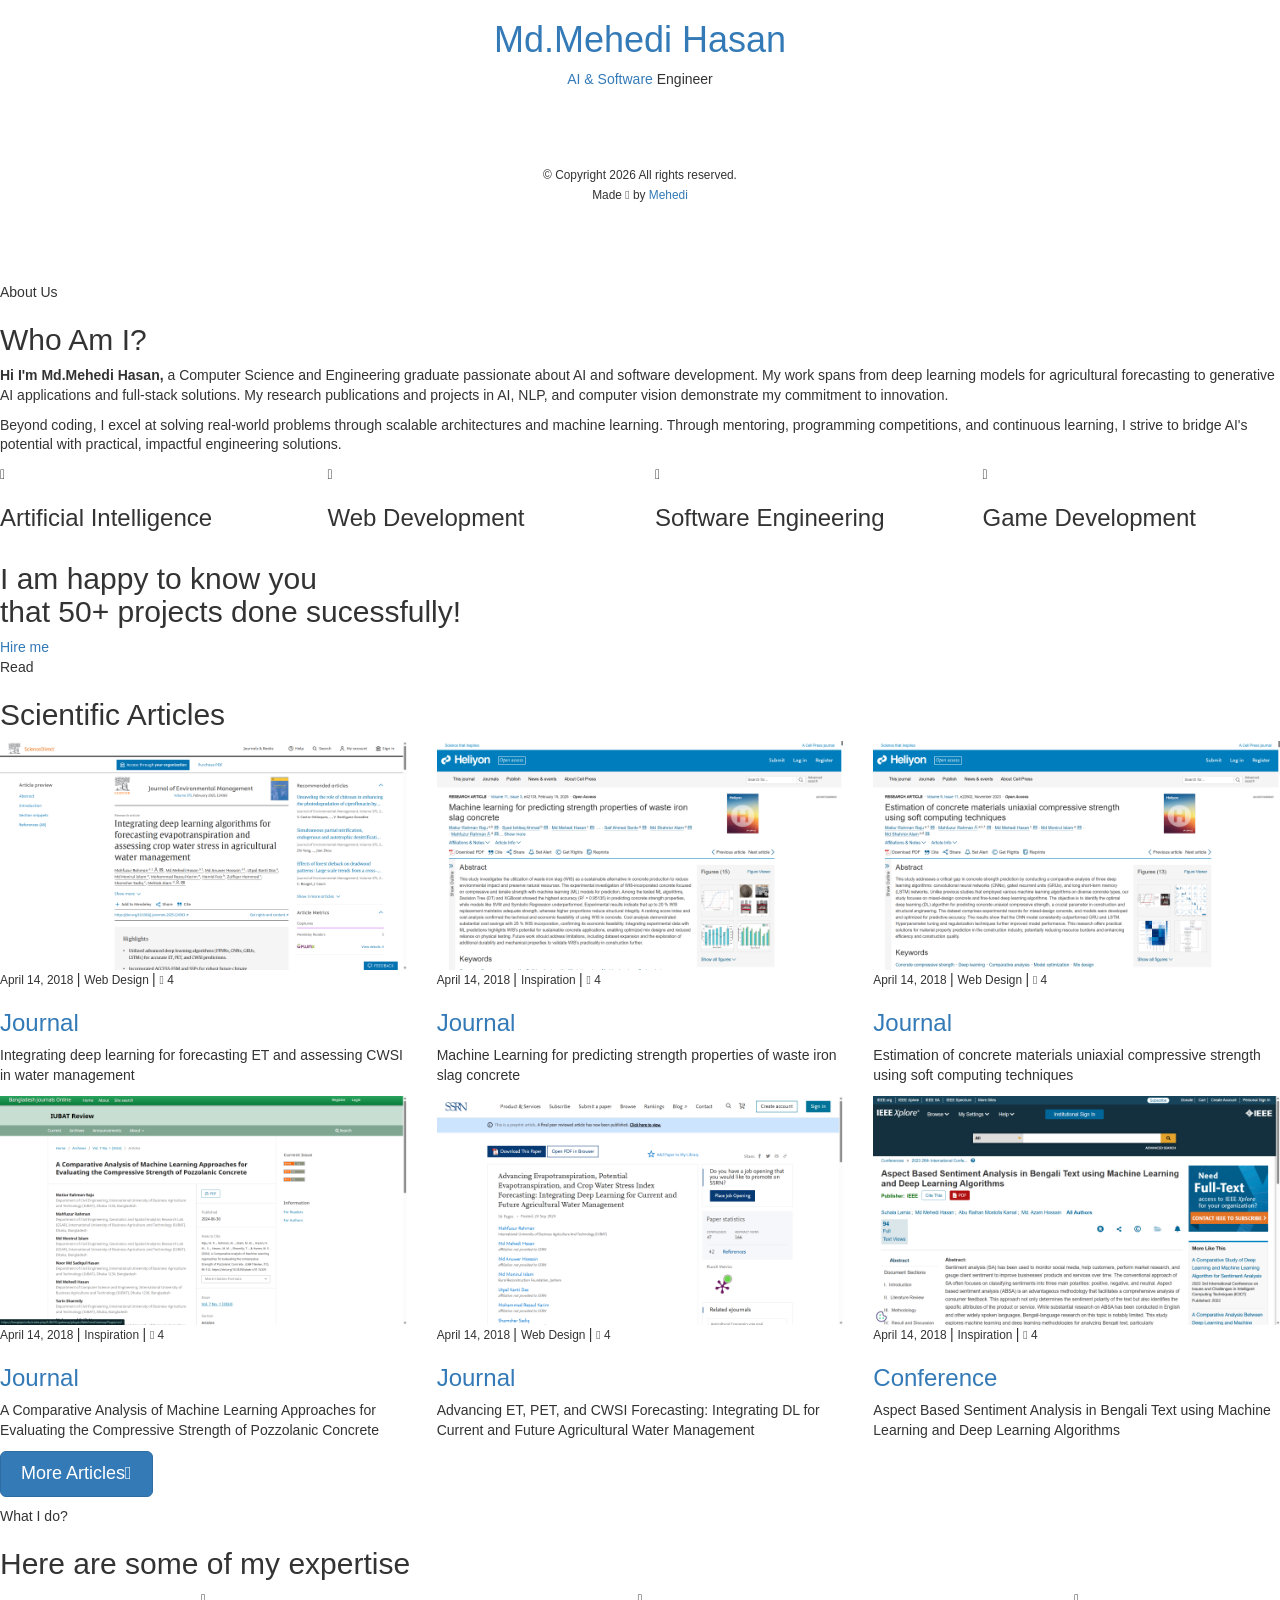
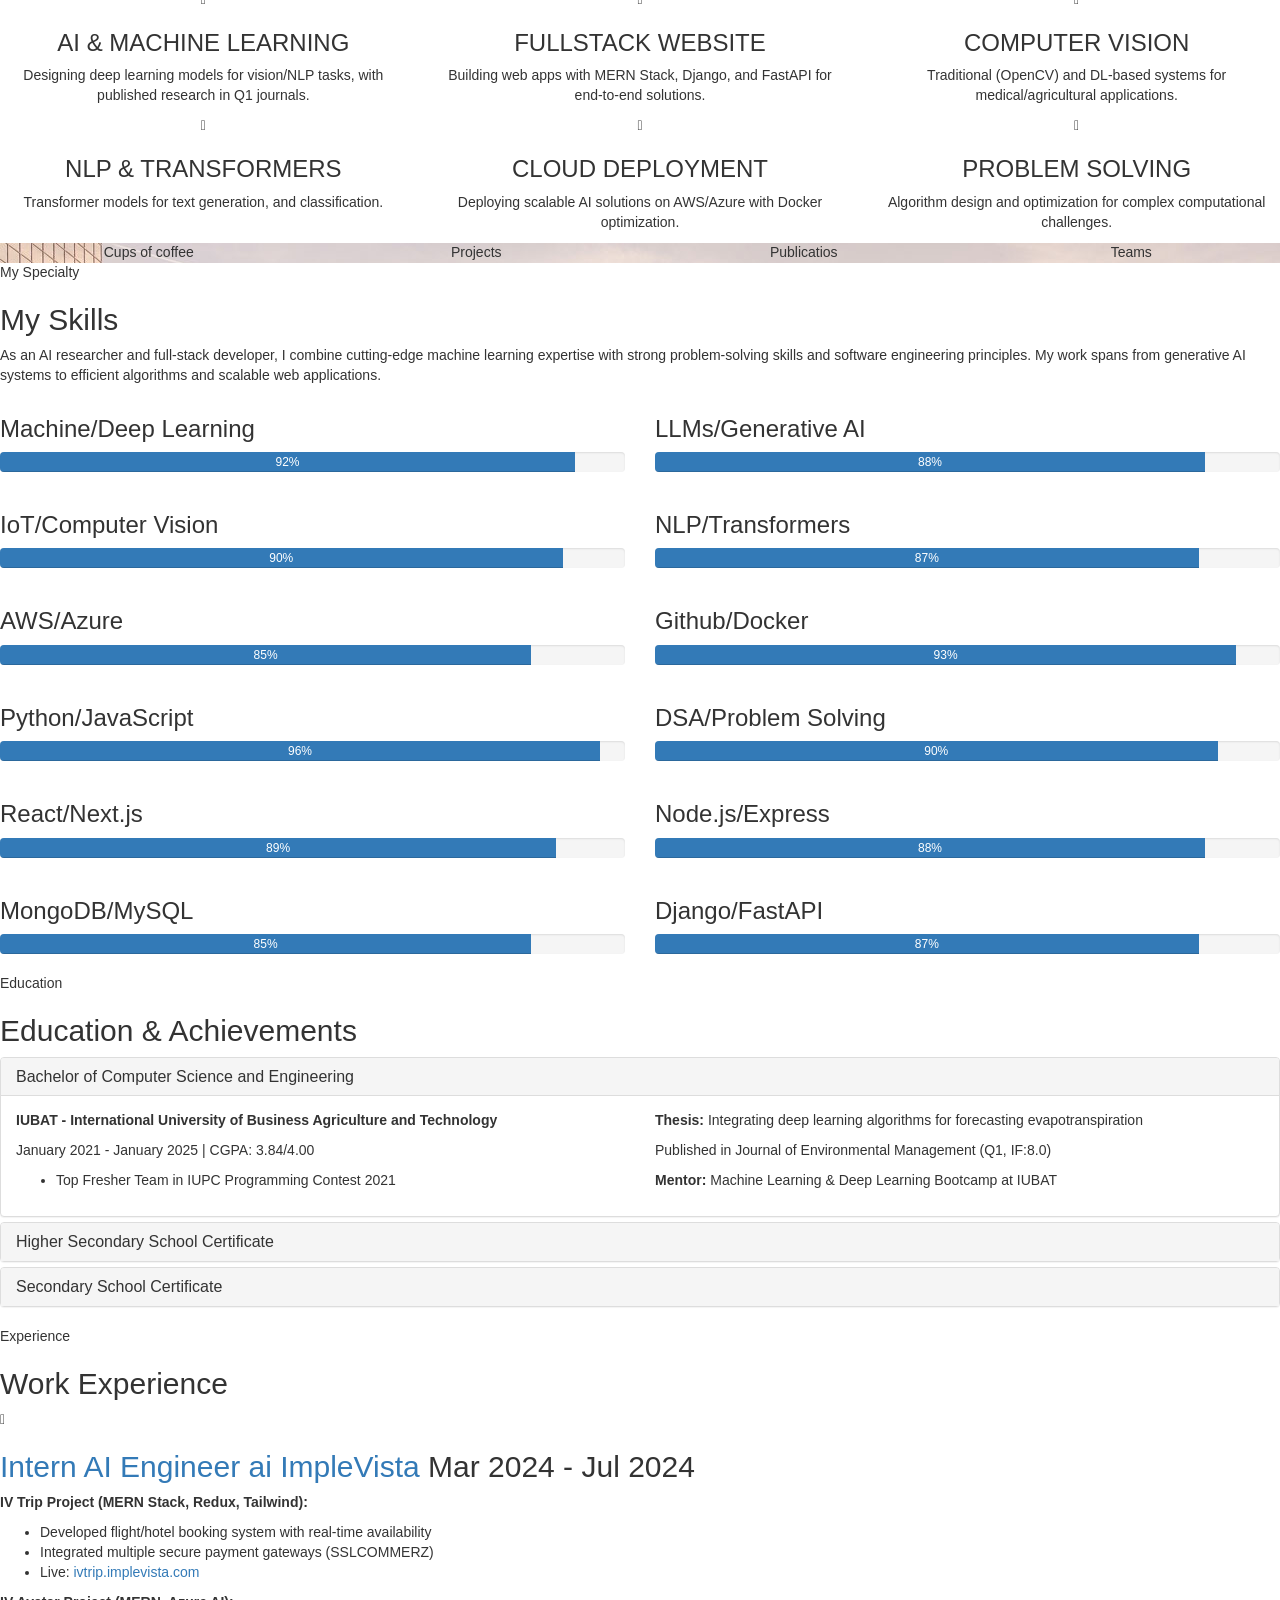
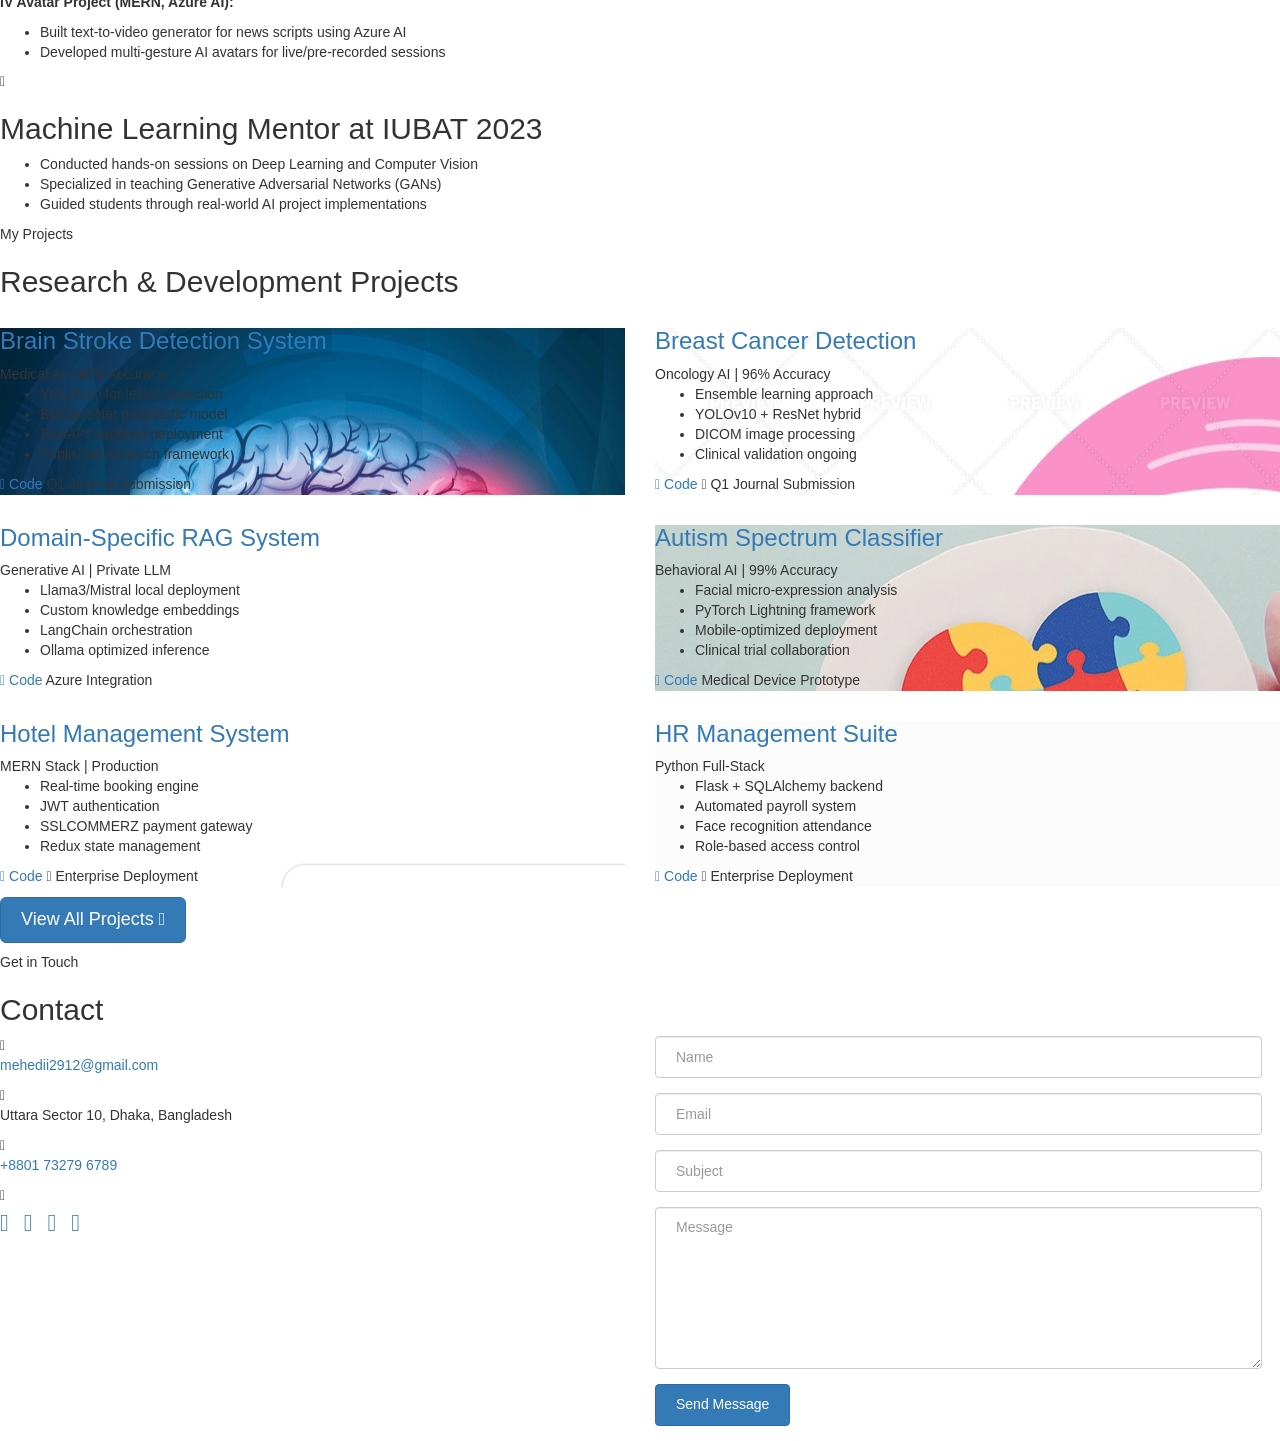
==== commit 372af43f: "Bug Report" ====
--- a/index.html
+++ b/index.html
@@ -76,11 +76,10 @@
 				</div>
 			</nav>
 			
-			<div class="colorlib-footer">
+			<div class="colorlib-main-menu text-center">
 				<p><small>&copy; 
-Copyright <script>document.write(new Date().getFullYear());</script> All rights reserved. Made <i class="icon-heart" aria-hidden="true"></i> by <a href="#" target="_blank">Mehedi</a>
-<!-- Link back to Colorlib can't be removed. Template is licensed under CC BY 3.0. --> </span> 
- 
+Copyright <script>document.write(new Date().getFullYear());</script> All rights reserved.<br> Made <i class="icon-heart" aria-hidden="true"></i> by <a href="#" target="_blank">Mehedi</a>
+</span> 
 </small></p>
 				
 			</div>
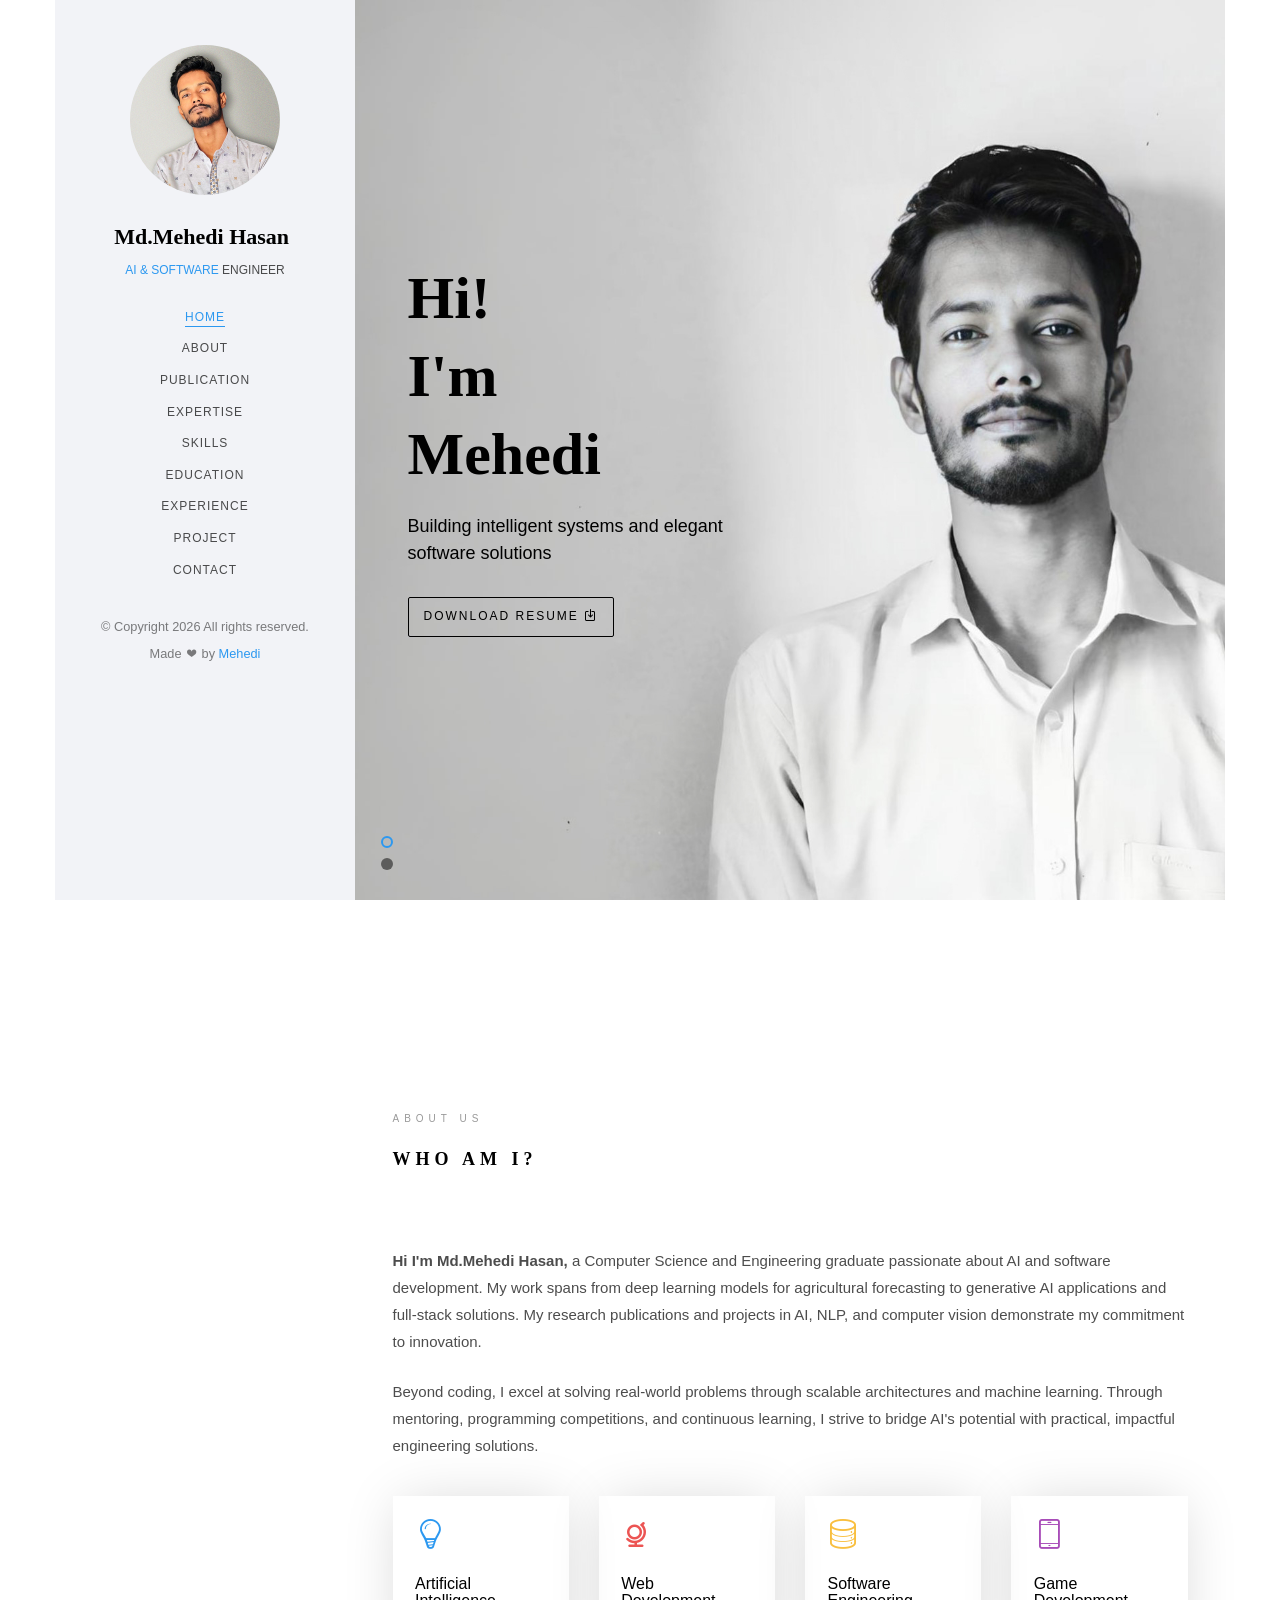
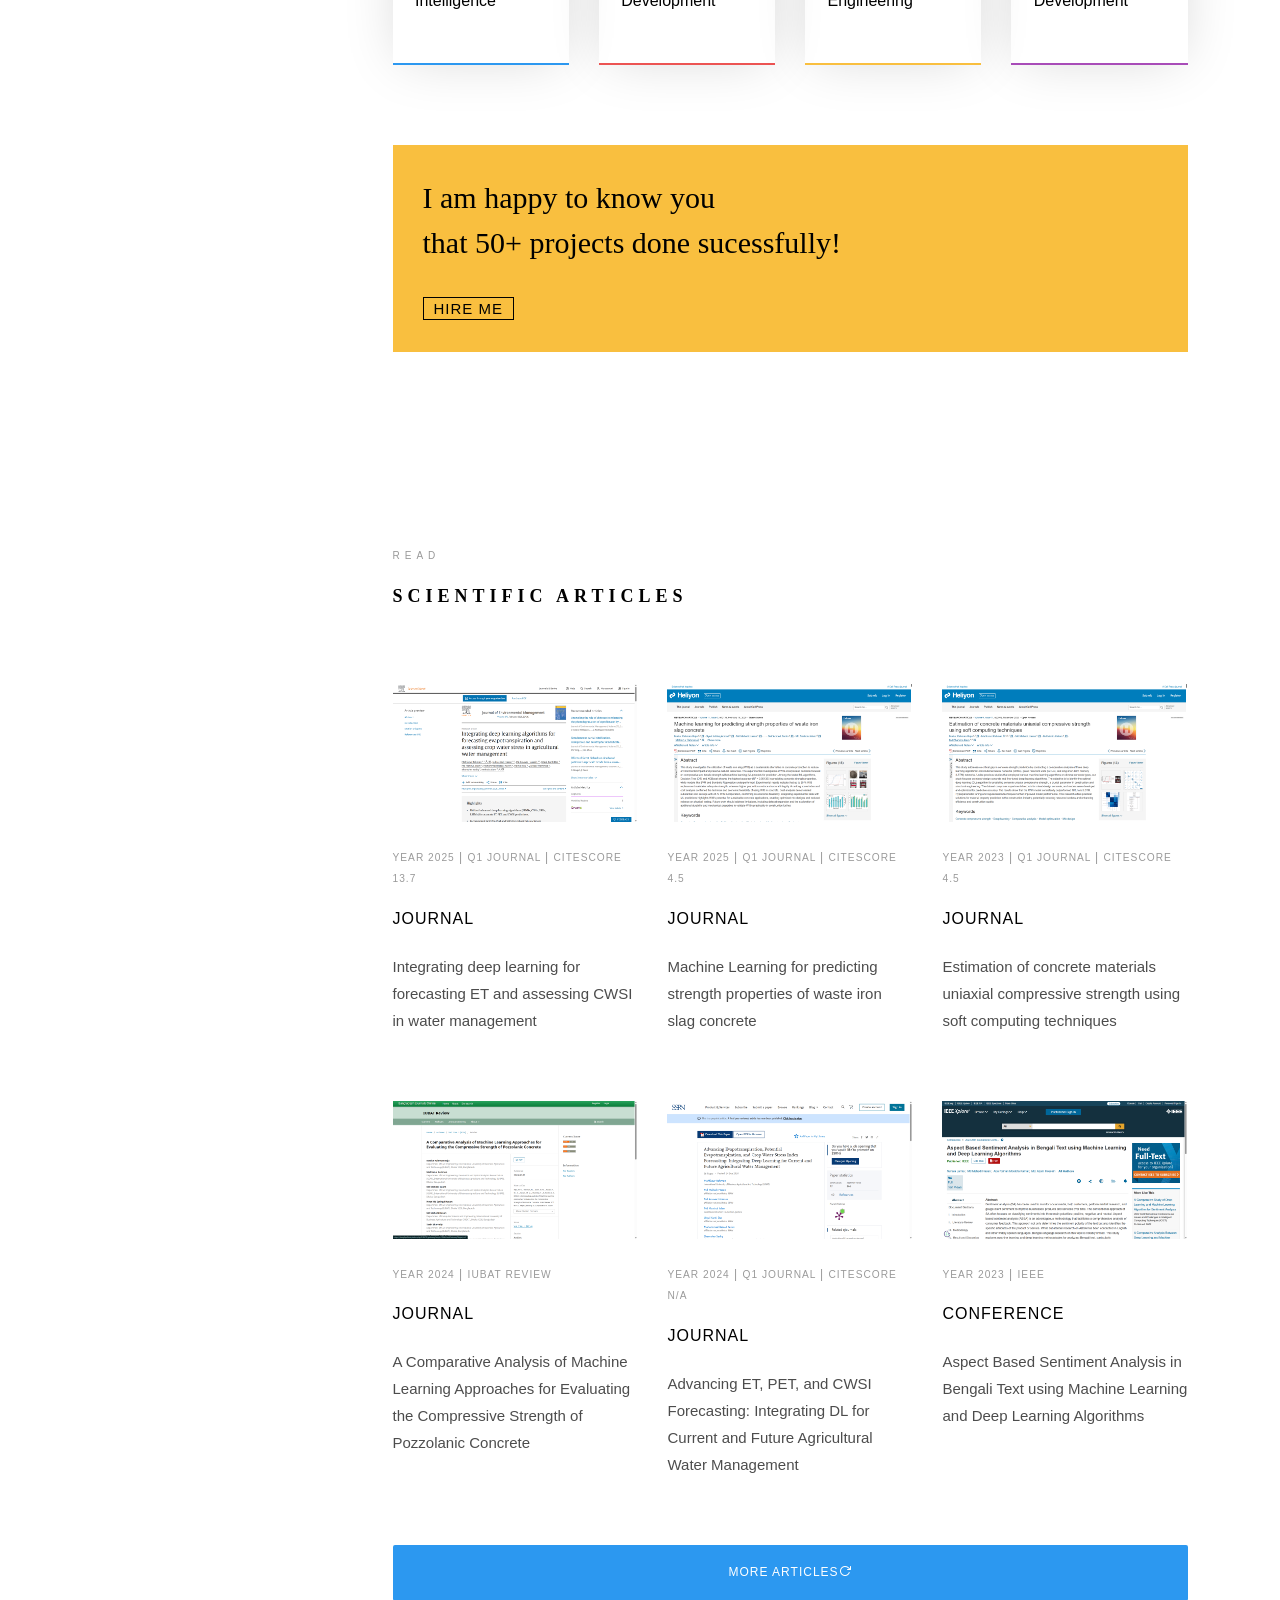
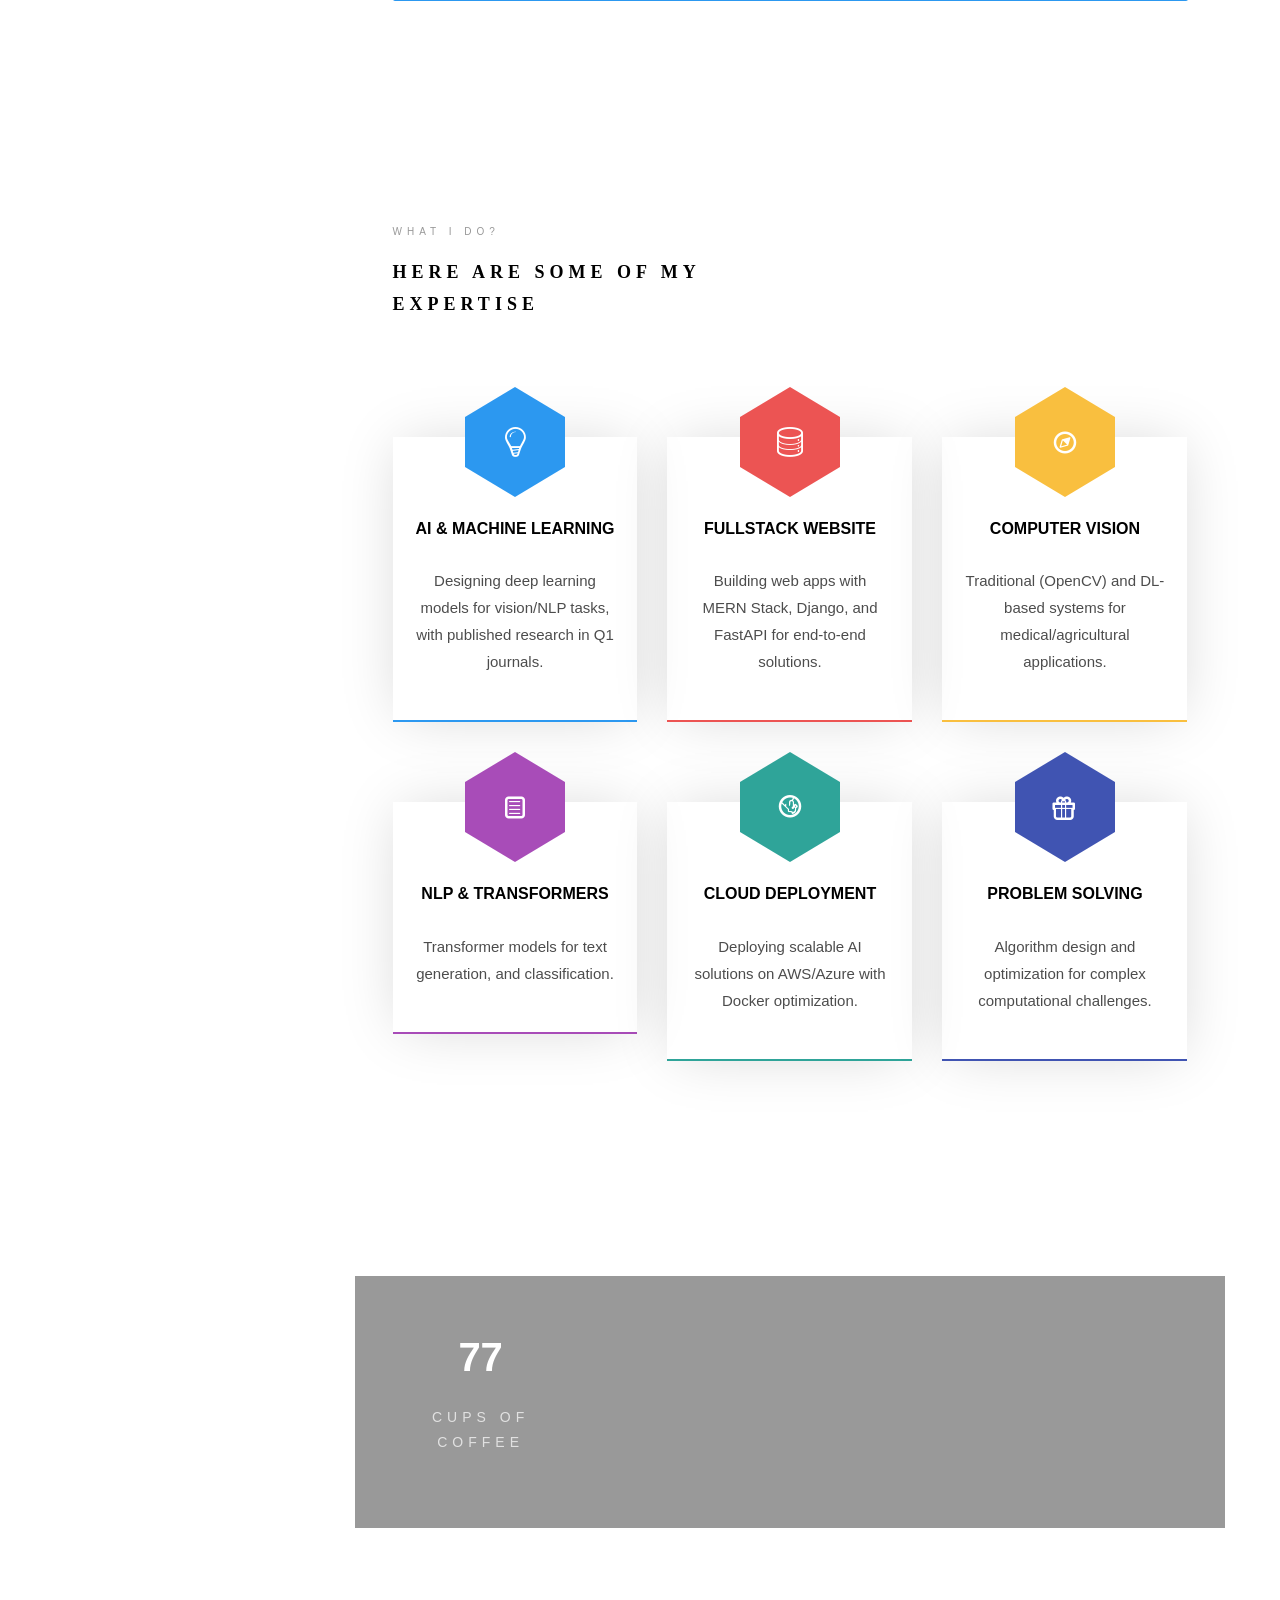
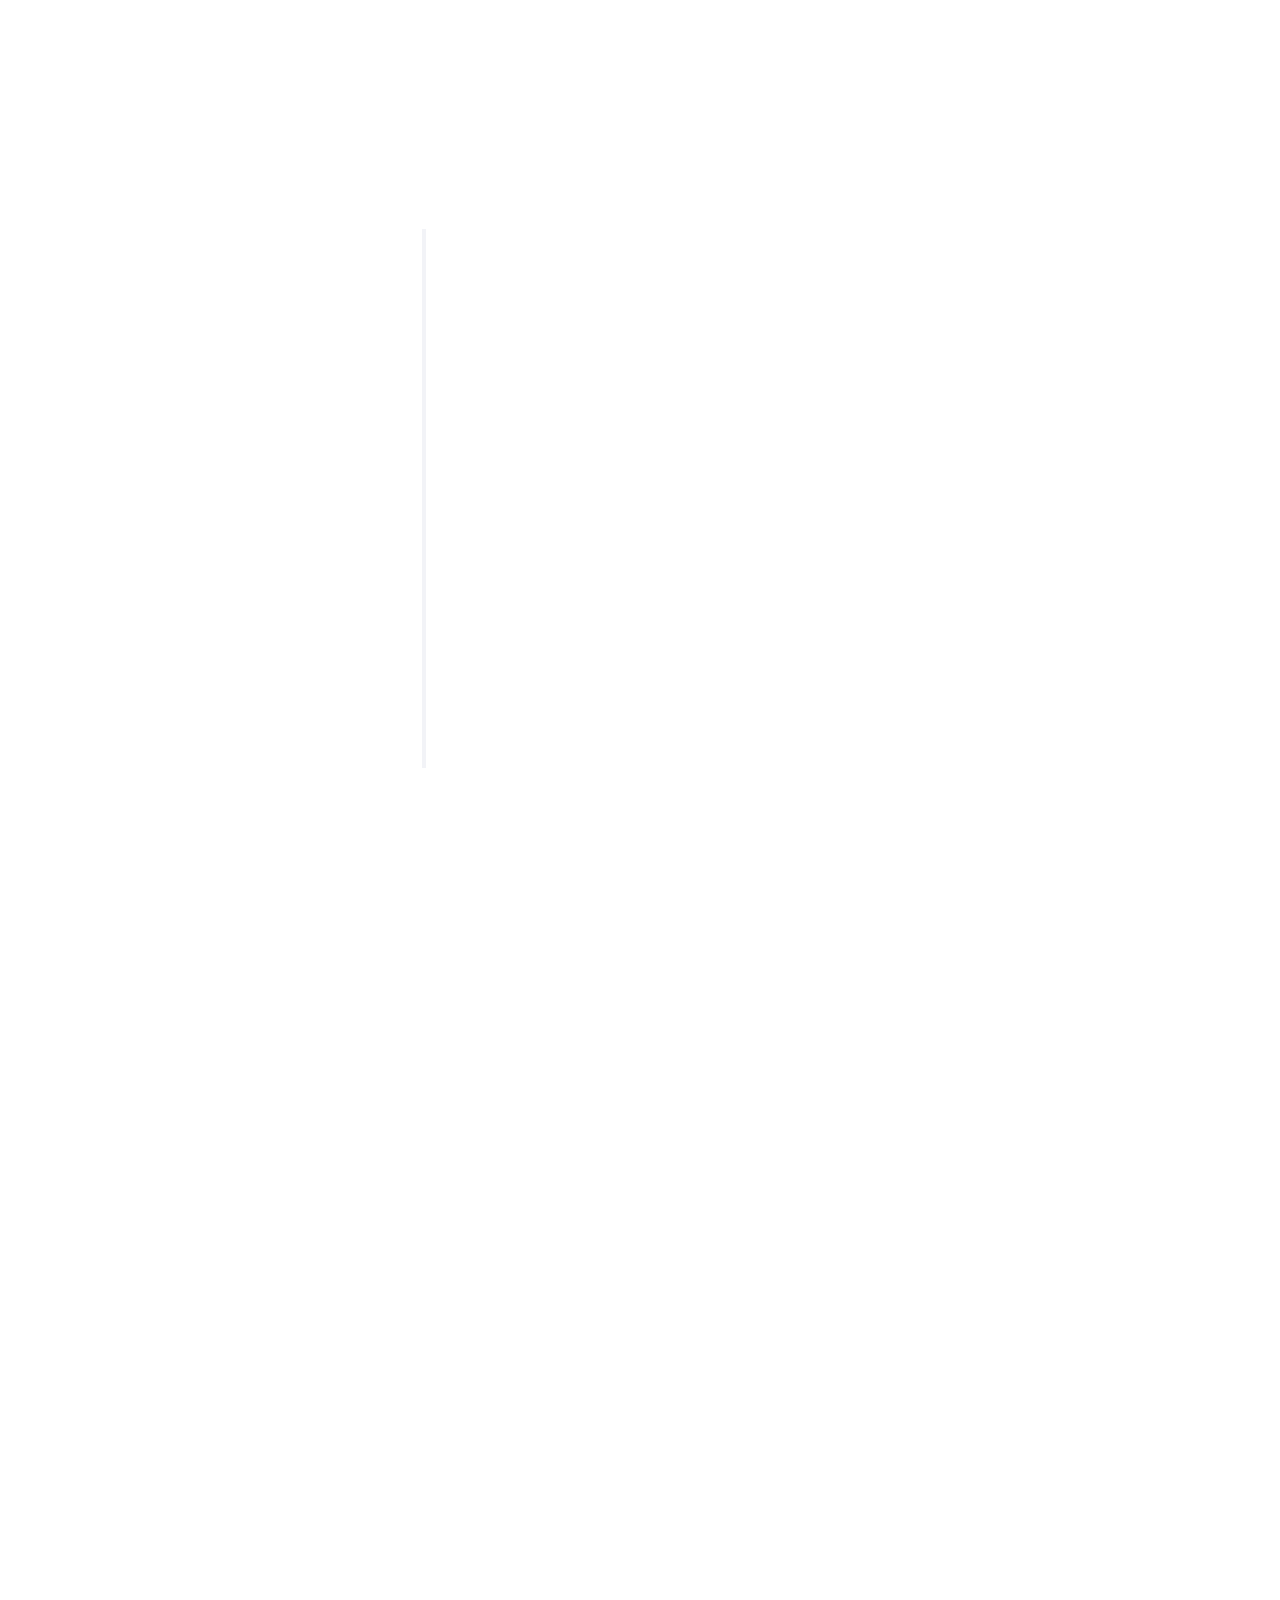
==== commit a98fe972: "update articles detail" ====
--- a/index.html
+++ b/index.html
@@ -54,14 +54,16 @@
 	<div id="colorlib-page">
 		<div class="container-wrap">
 		<a href="#" class="js-colorlib-nav-toggle colorlib-nav-toggle" data-toggle="collapse" data-target="#navbar" aria-expanded="false" aria-controls="navbar"><i></i></a>
+		
 		<aside id="colorlib-aside" role="complementary" class="border js-fullheight">
 			<div class="text-center">
 				<div class="author-img" style="background-image: url(images/about.jpg);"></div>
 				<h1 id="colorlib-logo"><a href="index.html">Md.Mehedi Hasan</a></h1>
 				<span class="position"><a href="#">AI & Software</a> Engineer</span>
 			</div>
+			
 			<nav id="colorlib-main-menu" role="navigation" class="navbar">
-				<div id="navbar" class="collapse">
+				<div id="navbar" class="navbar-content">
 					<ul>
 						<li class="active"><a href="#" data-nav-section="home">Home</a></li>
 						<li><a href="#" data-nav-section="about">About</a></li>
@@ -76,14 +78,12 @@
 				</div>
 			</nav>
 			
-			<div class="colorlib-main-menu text-center">
-				<p><small>&copy; 
-Copyright <script>document.write(new Date().getFullYear());</script> All rights reserved.<br> Made <i class="icon-heart" aria-hidden="true"></i> by <a href="#" target="_blank">Mehedi</a>
-</span> 
-</small></p>
-				
+			<div class="footer-section">
+				<div class="colorlib-footer text-center">
+					<p><small>&copy; Copyright <script>document.write(new Date().getFullYear());</script> All rights reserved.<br>
+					Made <i class="icon-heart" aria-hidden="true"></i> by <a href="#" target="_blank">Mehedi</a></small></p>
+				</div>
 			</div>
-
 		</aside>
 
 		<div id="colorlib-main">
@@ -196,7 +196,7 @@
 							<div class="blog-entry">
 								<a href="https://www.sciencedirect.com/science/article/pii/S0301479725003391" class="blog-img"><img src="images/blog-1.png" class="img-responsive" alt="HTML5 Bootstrap Template by colorlib.com"></a>
 								<div class="desc">
-									<span><small>April 14, 2018 </small> | <small> Web Design </small> | <small> <i class="icon-bubble3"></i> 4</small></span>
+									<span><small>Year 2025</small> | <small> Q1 Journal </small> | <small> CiteScore 13.7</small></span>
 									<h3><a href="https://www.sciencedirect.com/science/article/pii/S0301479725003391">Journal</a></h3>
 									<p>Integrating deep learning for forecasting ET and assessing CWSI in water management</p>
 								</div>
@@ -206,7 +206,7 @@
 							<div class="blog-entry">
 								<a href="https://www.cell.com/heliyon/fulltext/S2405-8440(25)00513-4" class="blog-img"><img src="images/blog-2.png" class="img-responsive" alt="HTML5 Bootstrap Template by colorlib.com"></a>
 								<div class="desc">
-									<span><small>April 14, 2018 </small> | <small> Inspiration </small> | <small> <i class="icon-bubble3"></i> 4</small></span>
+									<span><small>Year 2025</small> | <small> Q1 Journal </small> | <small> CiteScore 4.5</small></span>
 									<h3><a href="https://www.cell.com/heliyon/fulltext/S2405-8440(25)00513-4">Journal</a></h3>
 									<p>Machine Learning for predicting strength properties of waste iron slag concrete</p>
 								</div>
@@ -216,7 +216,7 @@
 							<div class="blog-entry">
 								<a href="https://www.cell.com/heliyon/fulltext/S2405-8440(23)09710-4" class="blog-img"><img src="images/blog-3.png" class="img-responsive" alt="HTML5 Bootstrap Template by colorlib.com"></a>
 								<div class="desc">
-									<span><small>April 14, 2018 </small> | <small> Web Design </small> | <small> <i class="icon-bubble3"></i> 4</small></span>
+									<span><small>Year 2023</small> | <small> Q1 Journal </small> | <small> CiteScore 4.5</small></span>
 									<h3><a href="https://www.cell.com/heliyon/fulltext/S2405-8440(23)09710-4">Journal</a></h3>
 									<p>Estimation of concrete materials uniaxial compressive strength using soft computing techniques</p>
 								</div>
@@ -226,7 +226,7 @@
 							<div class="blog-entry">
 								<a href="https://banglajol.info/index.php/IUBATR/article/view/74329" class="blog-img"><img src="images/blog-4.png" class="img-responsive" alt="HTML5 Bootstrap Template by colorlib.com"></a>
 								<div class="desc">
-									<span><small>April 14, 2018 </small> | <small> Inspiration </small> | <small> <i class="icon-bubble3"></i> 4</small></span>
+									<span><small>Year 2024</small> | <small> IUBAT Review </small></span>
 									<h3><a href="https://banglajol.info/index.php/IUBATR/article/view/74329">Journal</a></h3>
 									<p>A Comparative Analysis of Machine Learning Approaches for Evaluating the Compressive Strength of Pozzolanic Concrete</p>
 								</div>
@@ -236,7 +236,7 @@
 							<div class="blog-entry">
 								<a href="https://papers.ssrn.com/sol3/papers.cfm?abstract_id=4966439" class="blog-img"><img src="images/blog-5.png" class="img-responsive" alt="HTML5 Bootstrap Template by colorlib.com"></a>
 								<div class="desc">
-									<span><small>April 14, 2018 </small> | <small> Web Design </small> | <small> <i class="icon-bubble3"></i> 4</small></span>
+									<span><small>Year 2024</small> | <small> Q1 Journal </small> | <small> CiteScore N/A</small></span>
 									<h3><a href="https://papers.ssrn.com/sol3/papers.cfm?abstract_id=4966439">Journal</a></h3>
 									<p>Advancing ET, PET, and CWSI Forecasting: Integrating DL for Current and Future Agricultural Water Management</p>
 								</div>
@@ -246,7 +246,7 @@
 							<div class="blog-entry">
 								<a href="https://ieeexplore.ieee.org/abstract/document/10441511" class="blog-img"><img src="images/blog-6.png" class="img-responsive" alt="HTML5 Bootstrap Template by colorlib.com"></a>
 								<div class="desc">
-									<span><small>April 14, 2018 </small> | <small> Inspiration </small> | <small> <i class="icon-bubble3"></i> 4</small></span>
+									<span><small>Year 2023</small> | <small> IEEE </small> </span>
 									<h3><a href="https://ieeexplore.ieee.org/abstract/document/10441511">Conference</a></h3>
 									<p>Aspect Based Sentiment Analysis in Bengali Text using Machine Learning and Deep Learning Algorithms</p>
 								</div>
--- a/css/style.css
+++ b/css/style.css
@@ -0,0 +1,1429 @@
+@font-face {
+  font-family: 'icomoon';
+  src: url("../fonts/icomoon/icomoon.eot?srf3rx");
+  src: url("../fonts/icomoon/icomoon.eot?srf3rx#iefix") format("embedded-opentype"), url("../fonts/icomoon/icomoon.ttf?srf3rx") format("truetype"), url("../fonts/icomoon/icomoon.woff?srf3rx") format("woff"), url("../fonts/icomoon/icomoon.svg?srf3rx#icomoon") format("svg");
+  font-weight: normal;
+  font-style: normal; }
+
+/* =======================================================
+*
+* 	Template Style 
+*	Edit this section
+*
+* ======================================================= */
+body {
+  font-family: "Quicksand", Arial, sans-serif;
+  font-weight: 400;
+  font-size: 15px;
+  line-height: 1.8;
+  color: rgba(0, 0, 0, 0.7); }
+  @media screen and (max-width: 992px) {
+    body {
+      font-size: 16px; } }
+
+a {
+  color: #2c98f0;
+  -webkit-transition: 0.5s;
+  -o-transition: 0.5s;
+  transition: 0.5s; }
+  a:hover, a:active, a:focus {
+    color: #2c98f0;
+    outline: none;
+    text-decoration: none !important; }
+
+p {
+  margin-bottom: 1.5em; }
+
+h1, h2, h3, h4, h5, h6 {
+  color: #000;
+  font-family: "Playfair Display", Georgia, serif;
+  font-weight: 400;
+  margin: 0 0 30px 0; }
+
+figure {
+  margin-bottom: 2.5em;
+  float: left;
+  width: 100%; }
+  figure figcaption {
+    font-size: 16px;
+    width: 80%;
+    margin: 20px auto 0px auto;
+    color: #b3b3b3;
+    font-style: italic;
+    font-family: "Quicksand", Arial, sans-serif; }
+    @media screen and (max-width: 480px) {
+      figure figcaption {
+        width: 100%; } }
+
+::-webkit-selection {
+  color: #fff;
+  background: #2c98f0; }
+
+::-moz-selection {
+  color: #fff;
+  background: #2c98f0; }
+
+::selection {
+  color: #fff;
+  background: #2c98f0; }
+
+#colorlib-page {
+  width: 100%;
+  overflow: hidden;
+  position: relative; }
+
+#colorlib-aside {
+  padding-top: 3em;
+  padding-bottom: 40px;
+  float: left;
+  width: 300px;
+  position: fixed;
+  overflow-y: scroll;
+  z-index: 1001;
+  background: #f2f3f7;
+  -webkit-transition: 0.5s;
+  -o-transition: 0.5s;
+  transition: 0.5s; }
+  @media screen and (max-width: 768px) {
+    #colorlib-aside {
+      width: 300px;
+      -moz-transform: translateX(-300px);
+      -webkit-transform: translateX(-300px);
+      -ms-transform: translateX(-300px);
+      -o-transform: translateX(-300px);
+      transform: translateX(-300px);
+      padding-top: 4em; } }
+  #colorlib-aside .author-img {
+    width: 150px;
+    height: 150px;
+    margin: 0 auto;
+    margin-bottom: 30px;
+    -webkit-border-radius: 50%;
+    -moz-border-radius: 50%;
+    -ms-border-radius: 50%;
+    border-radius: 50%; }
+  #colorlib-aside .position {
+    display: block;
+    margin-bottom: 2em;
+    font-size: 12px;
+    text-transform: uppercase; }
+   #colorlib-logo {
+    text-align: right;
+    font-weight: 700;
+    font-size: 22px;
+    margin-bottom: .5em;
+    display: block;
+    width: 100%; }
+    #colorlib-aside #colorlib-logo a {
+      display: block;
+      text-align: center;
+      color: #000;
+      padding-right: .3em; }
+  #colorlib-aside #colorlib-main-menu {
+    display: block;
+    width: 100%; }
+    #colorlib-aside #colorlib-main-menu .collapse {
+      display: block !important; }
+     #colorlib-main-menu ul {
+      text-align: center;
+      margin: 0;
+      padding: 0; }
+      @media screen and (max-width: 768px) {
+        #colorlib-aside #colorlib-main-menu ul {
+          margin: 0 0 2em 0; } }
+      #colorlib-aside #colorlib-main-menu ul li {
+        margin: 0 0 10px 0;
+        padding: 0;
+        list-style: none;
+        font-size: 12px;
+        font-weight: 500;
+        text-transform: uppercase;
+        letter-spacing: 1px; }
+        #colorlib-aside #colorlib-main-menu ul li a {
+          color: rgba(0, 0, 0, 0.7);
+          text-decoration: none;
+          position: relative;
+          padding: 10px 0;
+          font-family: "Quicksand", Arial, sans-serif;
+          -webkit-transition: 0.3s;
+          -o-transition: 0.3s;
+          transition: 0.3s; }
+          #colorlib-aside #colorlib-main-menu ul li a:after {
+            content: "";
+            position: absolute;
+            height: 1px;
+            bottom: 7px;
+            left: 0;
+            right: 0;
+            background-color: #2c98f0;
+            visibility: hidden;
+            -webkit-transform: scaleX(0);
+            -moz-transform: scaleX(0);
+            -ms-transform: scaleX(0);
+            -o-transform: scaleX(0);
+            transform: scaleX(0);
+            -webkit-transition: all 0.3s cubic-bezier(0.175, 0.885, 0.32, 1.275);
+            -moz-transition: all 0.3s cubic-bezier(0.175, 0.885, 0.32, 1.275);
+            -ms-transition: all 0.3s cubic-bezier(0.175, 0.885, 0.32, 1.275);
+            -o-transition: all 0.3s cubic-bezier(0.175, 0.885, 0.32, 1.275);
+            transition: all 0.3s cubic-bezier(0.175, 0.885, 0.32, 1.275); }
+          #colorlib-aside #colorlib-main-menu ul li a:hover {
+            text-decoration: none;
+            color: black; }
+            #colorlib-aside #colorlib-main-menu ul li a:hover:after {
+              visibility: visible;
+              -webkit-transform: scaleX(1);
+              -moz-transform: scaleX(1);
+              -ms-transform: scaleX(1);
+              -o-transform: scaleX(1);
+              transform: scaleX(1); }
+        #colorlib-aside #colorlib-main-menu ul li.active a {
+          color: #2c98f0; }
+          #colorlib-aside #colorlib-main-menu ul li.active a:after {
+            visibility: visible;
+            -webkit-transform: scaleX(1);
+            -moz-transform: scaleX(1);
+            -ms-transform: scaleX(1);
+            -o-transform: scaleX(1);
+            transform: scaleX(1); }
+  #colorlib-aside .colorlib-footer {
+    font-size: 15px;
+    text-align: center;
+    font-weight: 400;
+    color: rgba(0, 0, 0, 0.5);
+    padding: 0 20px;
+    width: 100%; }
+    @media screen and (max-width: 768px) {
+      #colorlib-aside .colorlib-footer {
+        position: relative;
+        bottom: 0; } }
+    #colorlib-aside .colorlib-footer span {
+      display: block; }
+    #colorlib-aside .colorlib-footer ul {
+      padding: 0;
+      margin: 0; }
+      #colorlib-aside .colorlib-footer ul li {
+        padding: 0;
+        margin: 0;
+        display: inline;
+        list-style: none; }
+        #colorlib-aside .colorlib-footer ul li a {
+          color: rgba(255, 255, 255, 0.3);
+          padding: 4px; }
+          #colorlib-aside .colorlib-footer ul li a:hover, #colorlib-aside .colorlib-footer ul li a:active, #colorlib-aside .colorlib-footer ul li a:focus {
+            text-decoration: none;
+            outline: none;
+            color: #2c98f0; }
+
+.container-wrap {
+  max-width: 1170px;
+  margin: 0 auto; }
+
+#colorlib-main {
+  width: calc(100% - 300px);
+  float: right;
+  -webkit-transition: 0.5s;
+  -o-transition: 0.5s;
+  transition: 0.5s; }
+  @media screen and (max-width: 768px) {
+    #colorlib-main {
+      width: 100%;
+      padding: 0 1em; } }
+
+#colorlib-hero {
+  min-height: 500px;
+  background: #fff url(../images/loader.gif) no-repeat center center;
+  width: 100%;
+  float: left;
+  margin-bottom: 10em;
+  clear: both; }
+  #colorlib-hero .flexslider {
+    border: none;
+    z-index: 1;
+    margin-bottom: 0; }
+    #colorlib-hero .flexslider .slides {
+      position: relative;
+      overflow: visible; }
+      #colorlib-hero .flexslider .slides li {
+        background-repeat: no-repeat;
+        background-size: cover;
+        background-position: bottom center;
+        min-height: 400px;
+        position: relative; }
+    #colorlib-hero .flexslider .flex-control-nav {
+      bottom: 20px;
+      z-index: 1000;
+      left: 20px;
+      float: left;
+      width: auto; }
+      @media screen and (max-width: 768px) {
+        #colorlib-hero .flexslider .flex-control-nav {
+          right: 20px;
+          top: 100px; } }
+      #colorlib-hero .flexslider .flex-control-nav li {
+        display: block;
+        margin-bottom: 10px; }
+        #colorlib-hero .flexslider .flex-control-nav li a {
+          background: rgba(0, 0, 0, 0.5);
+          -webkit-box-shadow: none;
+          box-shadow: none;
+          width: 12px;
+          height: 12px;
+          cursor: pointer; }
+          #colorlib-hero .flexslider .flex-control-nav li a.flex-active {
+            cursor: pointer;
+            background: transparent;
+            border: 2px solid #2c98f0; }
+    #colorlib-hero .flexslider .flex-direction-nav {
+      display: none; }
+    #colorlib-hero .flexslider .slider-text {
+      display: table;
+      opacity: 0;
+      min-height: 500px;
+      z-index: 9; }
+      #colorlib-hero .flexslider .slider-text > .slider-text-inner {
+        display: table-cell;
+        vertical-align: middle;
+        min-height: 700px;
+        padding: 2.5em;
+        position: relative; }
+        @media screen and (max-width: 768px) {
+          #colorlib-hero .flexslider .slider-text > .slider-text-inner {
+            text-align: center; } }
+        #colorlib-hero .flexslider .slider-text > .slider-text-inner h1, #colorlib-hero .flexslider .slider-text > .slider-text-inner h2 {
+          margin: 0;
+          padding: 0;
+          color: black;
+          font-family: "Playfair Display", Georgia, serif; }
+        #colorlib-hero .flexslider .slider-text > .slider-text-inner h1 {
+          margin-bottom: 20px;
+          font-size: 60px;
+          line-height: 1.3;
+          font-weight: 700; }
+          @media screen and (max-width: 768px) {
+            #colorlib-hero .flexslider .slider-text > .slider-text-inner h1 {
+              font-size: 28px; } }
+        #colorlib-hero .flexslider .slider-text > .slider-text-inner h2 {
+          font-size: 18px;
+          line-height: 1.5;
+          margin-bottom: 30px;
+          font-weight: 300;
+          font-family: "Quicksand", Arial, sans-serif; }
+          #colorlib-hero .flexslider .slider-text > .slider-text-inner h2 a {
+            color: rgba(44, 152, 240, 0.8);
+            border-bottom: 1px solid rgba(44, 152, 240, 0.7); }
+        #colorlib-hero .flexslider .slider-text > .slider-text-inner .heading-section {
+          font-size: 50px; }
+          @media screen and (max-width: 768px) {
+            #colorlib-hero .flexslider .slider-text > .slider-text-inner .heading-section {
+              font-size: 30px; } }
+        #colorlib-hero .flexslider .slider-text > .slider-text-inner s
+.colorlib-lead {
+          font-size: 20px;
+          color: #fff; }
+        #colorlib-hero .flexslider .slider-text > .slider-text-inner p {
+          margin-bottom: 0; }
+        #colorlib-hero .flexslider .slider-text > .slider-text-inner .btn {
+          font-size: 12px;
+          text-transform: uppercase;
+          letter-spacing: 2px;
+          color: #000;
+          padding: 10px 15px !important;
+          border: none;
+          font-weight: 400; }
+          #colorlib-hero .flexslider .slider-text > .slider-text-inner .btn.btn-learn {
+            color: #000;
+            border: 1px solid #000;
+            background: transparent !important; }
+            #colorlib-hero .flexslider .slider-text > .slider-text-inner .btn.btn-learn:hover {
+              background: transparent !important;
+              border: 1px solid #000 !important; }
+          @media screen and (max-width: 768px) {
+            #colorlib-hero .flexslider .slider-text > .slider-text-inner .btn {
+              width: 100%; } }
+
+body.offcanvas {
+  overflow-x: hidden; }
+  body.offcanvas #colorlib-aside {
+    -moz-transform: translateX(0);
+    -webkit-transform: translateX(0);
+    -ms-transform: translateX(0);
+    -o-transform: translateX(0);
+    transform: translateX(0);
+    width: 300px;
+    background: #f2f3f7;
+    z-index: 999;
+    position: fixed; }
+  body.offcanvas #colorlib-main, body.offcanvas .colorlib-nav-toggle {
+    top: 0;
+    -moz-transform: translateX(300px);
+    -webkit-transform: translateX(300px);
+    -ms-transform: translateX(300px);
+    -o-transform: translateX(300px);
+    transform: translateX(300px); }
+
+.colorlib-narrow-content {
+  padding: 0 2.5em; }
+  @media screen and (max-width: 768px) {
+    .colorlib-narrow-content {
+      padding: 0; } }
+
+.no-gutters {
+  margin: 0;
+  padding: 0; }
+
+.colorlib-experience,
+.colorlib-skills,
+.colorlib-education,
+.colorlib-blog,
+.colorlib-work,
+.colorlib-about,
+.colorlib-services,
+.colorlib-contact {
+  padding-top: 4em;
+  padding-bottom: 9em;
+  clear: both;
+  width: 100%;
+  display: block; }
+  @media screen and (max-width: 768px) {
+    .colorlib-experience,
+    .colorlib-skills,
+    .colorlib-education,
+    .colorlib-blog,
+    .colorlib-work,
+    .colorlib-about,
+    .colorlib-services,
+    .colorlib-contact {
+      padding-top: 5em;
+      padding-bottom: 8em; } }
+
+.author-img {
+  background-size: cover;
+  background-position: center center;
+  background-repeat: no-repeat;
+  position: relative; }
+
+.colorlib-heading {
+  font-size: 18px;
+  margin-bottom: 4em;
+  font-weight: 700;
+  text-transform: uppercase;
+  letter-spacing: 5px;
+  line-height: 1.8;
+  position: relative; }
+  .colorlib-heading span {
+    display: block; }
+  @media screen and (max-width: 768px) {
+    .colorlib-heading {
+      margin-bottom: 3em; } }
+
+.heading-meta {
+  margin-bottom: 15px;
+  display: block;
+  font-size: 10px;
+  text-transform: uppercase;
+  color: #999999;
+  font-weight: 500;
+  letter-spacing: 5px; }
+
+.about-img {
+  width: 100%;
+  height: 600px;
+  margin-bottom: 30px; }
+
+.about-desc h3 {
+  font-size: 18px;
+  text-transform: uppercase;
+  letter-spacing: 5px;
+  font-weight: 500; }
+
+.hire {
+  padding: 2em;
+  background: #f9bf3f; }
+  .hire h2 {
+    line-height: 1.5; }
+  .hire .btn-hire {
+    color: #000;
+    text-transform: uppercase;
+    letter-spacing: 1px;
+    bordeR: 1px solid #000;
+    padding: 2px 10px; }
+
+.fancy-collapse-panel .panel-default > .panel-heading {
+  padding: 0; }
+
+.panel-heading a {
+  padding: 20px 25px;
+  display: block;
+  width: 100%;
+  font-weight: 500;
+  font-size: 14px;
+  letter-spacing: 1px;
+  text-transform: uppercase;
+  font-family: "Quicksand", Arial, sans-serif;
+  background-color: #2c98f0;
+  color: #fff;
+  position: relative;
+  -webkit-box-shadow: none !important;
+  -moz-box-shadow: none !important;
+  -ms-box-shadow: none !important;
+  -o-box-shadow: none !important;
+  box-shadow: none !important; }
+
+.panel {
+  -webkit-box-shadow: none !important;
+  -moz-box-shadow: none !important;
+  -ms-box-shadow: none !important;
+  -o-box-shadow: none !important;
+  box-shadow: none !important;
+  border: none; }
+
+.panel-heading a:after {
+  font-family: "icomoon";
+  content: "\e115";
+  position: absolute;
+  right: 20px;
+  font-size: 14px;
+  font-weight: 400;
+  top: 50%;
+  line-height: 1;
+  margin-top: -7px; }
+
+.panel-heading a.collapsed:after {
+  content: "\e114"; }
+
+.panel-heading a.collapsed {
+  background: #f2f3f7;
+  border: 1px solid #e6e6e6 !important;
+  color: #333333; }
+
+.panel-body {
+  padding: 1.5em;
+  margin-top: 5px;
+  border: 1px solid #e6e6e6 !important; }
+
+.timeline-centered {
+  position: relative;
+  margin-bottom: 30px; }
+
+.timeline-centered:before, .timeline-centered:after {
+  content: " ";
+  display: table; }
+
+.timeline-centered:after {
+  clear: both; }
+
+.timeline-centered:before, .timeline-centered:after {
+  content: " ";
+  display: table; }
+
+.timeline-centered:after {
+  clear: both; }
+
+.timeline-centered:before {
+  content: '';
+  position: absolute;
+  display: block;
+  width: 4px;
+  background: #f2f3f7;
+  top: 20px;
+  bottom: 20px;
+  margin-left: 29px; }
+
+.timeline-centered .timeline-entry {
+  position: relative;
+  margin-top: 5px;
+  margin-left: 30px;
+  margin-bottom: 10px;
+  clear: both; }
+
+.timeline-centered .timeline-entry .timeline-entry-inner {
+  position: relative;
+  margin-left: -20px; }
+
+.timeline-centered .timeline-entry .timeline-entry-inner .timeline-icon {
+  display: block;
+  width: 40px;
+  height: 40px;
+  background: #2c98f0;
+  -webkit-border-radius: 50%;
+  -moz-border-radius: 50%;
+  -ms-border-radius: 50%;
+  border-radius: 50%;
+  text-align: center;
+  -moz-box-shadow: 0 0 0 5px #f2f3f7;
+  -webkit-box-shadow: 0 0 0 5px #f2f3f7;
+  box-shadow: 0 0 0 5px #f2f3f7;
+  line-height: 40px;
+  float: left; }
+  .timeline-centered .timeline-entry .timeline-entry-inner .timeline-icon i {
+    color: #fff; }
+  .timeline-centered .timeline-entry .timeline-entry-inner .timeline-icon.color-2 {
+    background: #ec5453; }
+  .timeline-centered .timeline-entry .timeline-entry-inner .timeline-icon.color-3 {
+    background: #f9bf3f; }
+  .timeline-centered .timeline-entry .timeline-entry-inner .timeline-icon.color-4 {
+    background: #a84cb8; }
+  .timeline-centered .timeline-entry .timeline-entry-inner .timeline-icon.color-5 {
+    background: #2fa499; }
+  .timeline-centered .timeline-entry .timeline-entry-inner .timeline-icon.color-none {
+    background: #fff;
+    width: 20px;
+    height: 20px;
+    margin-left: 10px; }
+
+.timeline-centered .timeline-entry .timeline-entry-inner .timeline-label {
+  position: relative;
+  background: #f2f3f7;
+  padding: 1.5em;
+  margin-left: 60px;
+  -webkit-background-clip: padding-box;
+  -moz-background-clip: padding;
+  background-clip: padding-box; }
+
+.timeline-centered .timeline-entry .timeline-entry-inner .timeline-label:after {
+  content: '';
+  display: block;
+  position: absolute;
+  width: 0;
+  height: 0;
+  border-style: solid;
+  border-width: 9px 9px 9px 0;
+  border-color: transparent #f2f3f7 transparent transparent;
+  left: 0;
+  top: 10px;
+  margin-left: -9px; }
+
+.timeline-centered .timeline-entry .timeline-entry-inner .timeline-label p + p {
+  margin-top: 15px; }
+
+.timeline-centered .timeline-entry .timeline-entry-inner .timeline-label h2 {
+  font-size: 20px;
+  font-family: "Quicksand", Arial, sans-serif;
+  font-weight: 500; }
+
+.timeline-centered .timeline-entry .timeline-entry-inner .timeline-label h2 a {
+  color: #000; }
+
+.timeline-centered .timeline-entry .timeline-entry-inner .timeline-label h2 span {
+  -webkit-opacity: .4;
+  -moz-opacity: .4;
+  opacity: .4;
+  -ms-filter: alpha(opacity=40);
+  filter: alpha(opacity=40);
+  font-size: 16px; }
+
+.services {
+  margin-bottom: 30px;
+  padding: 1.5em;
+  -webkit-box-shadow: 0px 0px 56px -8px rgba(0, 0, 0, 0.17);
+  -moz-box-shadow: 0px 0px 56px -8px rgba(0, 0, 0, 0.17);
+  -ms-box-shadow: 0px 0px 56px -8px rgba(0, 0, 0, 0.17);
+  -o-box-shadow: 0px 0px 56px -8px rgba(0, 0, 0, 0.17);
+  box-shadow: 0px 0px 56px -8px rgba(0, 0, 0, 0.17);
+  border-bottom: 2px solid #2c98f0; }
+  .services .icon2 {
+    display: block;
+    margin-bottom: 20px; }
+    .services .icon2 i {
+      font-size: 30px;
+      color: #2c98f0; }
+  .services h3 {
+    font-family: "Quicksand", Arial, sans-serif;
+    font-size: 16px;
+    font-weight: 500; }
+  .services.color-2 {
+    border-bottom: 2px solid #ec5453; }
+    .services.color-2 .icon2 i {
+      color: #ec5453; }
+  .services.color-3 {
+    border-bottom: 2px solid #f9bf3f; }
+    .services.color-3 .icon2 i {
+      color: #f9bf3f; }
+  .services.color-4 {
+    border-bottom: 2px solid #a84cb8; }
+    .services.color-4 .icon2 i {
+      color: #a84cb8; }
+  .services.color-5 {
+    border-bottom: 2px solid #2fa499; }
+  .services.color-6 {
+    border-bottom: 2px solid #4054b2; }
+
+.services {
+  margin-bottom: 80px;
+  position: relative;
+  z-index: 0; }
+  @media screen and (max-width: 768px) {
+    .services {
+      margin-bottom: 4em; } }
+  .services .icon {
+    position: absolute;
+    top: -20px;
+    left: 0;
+    right: 0;
+    width: 100px;
+    height: 50px;
+    display: table;
+    margin: 0 auto;
+    background: #2c98f0; }
+    .services .icon:before, .services .icon:after {
+      position: absolute;
+      left: 0;
+      right: 0;
+      content: ''; }
+    .services .icon:before {
+      top: -30px;
+      width: 0;
+      height: 0;
+      border-style: solid;
+      border-width: 0 50px 30px 50px;
+      border-color: transparent transparent #2c98f0 transparent; }
+    .services .icon:after {
+      bottom: -30px;
+      width: 0;
+      height: 0;
+      border-style: solid;
+      border-width: 30px 50px 0 50px;
+      border-color: #2c98f0 transparent transparent transparent; }
+    .services .icon i {
+      font-size: 30px;
+      color: #fff;
+      z-index: 1;
+      display: table-cell;
+      vertical-align: middle; }
+  .services .desc {
+    margin-top: 60px; }
+    .services .desc h3 {
+      font-size: 16px;
+      font-weight: 700;
+      text-transform: uppercase; }
+  .services.color-2 .icon {
+    background: #ec5453; }
+    .services.color-2 .icon:before {
+      border-color: transparent transparent #ec5453 transparent; }
+    .services.color-2 .icon:after {
+      border-color: #ec5453 transparent transparent transparent; }
+  .services.color-3 .icon {
+    background: #f9bf3f; }
+    .services.color-3 .icon:before {
+      border-color: transparent transparent #f9bf3f transparent; }
+    .services.color-3 .icon:after {
+      border-color: #f9bf3f transparent transparent transparent; }
+  .services.color-4 .icon {
+    background: #a84cb8; }
+    .services.color-4 .icon:before {
+      border-color: transparent transparent #a84cb8 transparent; }
+    .services.color-4 .icon:after {
+      border-color: #a84cb8 transparent transparent transparent; }
+  .services.color-5 .icon {
+    background: #2fa499; }
+    .services.color-5 .icon:before {
+      border-color: transparent transparent #2fa499 transparent; }
+    .services.color-5 .icon:after {
+      border-color: #2fa499 transparent transparent transparent; }
+  .services.color-6 .icon {
+    background: #4054b2; }
+    .services.color-6 .icon:before {
+      border-color: transparent transparent #4054b2 transparent; }
+    .services.color-6 .icon:after {
+      border-color: #4054b2 transparent transparent transparent; }
+
+.progress-wrap h3 {
+  font-size: 16px;
+  font-family: "Quicksand", Arial, sans-serif;
+  margin-bottom: 10px; }
+
+.progress {
+  height: 6px;
+  -webkit-box-shadow: none;
+  box-shadow: none;
+  background: #f2f3f7;
+  overflow: visible; }
+
+.progress-bar {
+  background: #2c98f0;
+  -webkit-box-shadow: none;
+  box-shadow: none;
+  font-size: 12px;
+  line-height: 1.2;
+  color: #000;
+  font-weight: 600;
+  text-align: right;
+  position: relative;
+  overflow: visible;
+  -webkit-border-radius: 8px;
+  -moz-border-radius: 8px;
+  -ms-border-radius: 8px;
+  border-radius: 8px; }
+  .progress-bar:after {
+    position: absolute;
+    top: -2px;
+    right: 0;
+    width: 10px;
+    height: 10px;
+    content: '';
+    background: #2c98f0;
+    -webkit-border-radius: 50%;
+    -moz-border-radius: 50%;
+    -ms-border-radius: 50%;
+    border-radius: 50%; }
+  .progress-bar span {
+    position: absolute;
+    top: -22px;
+    right: 0; }
+  .progress-bar.color-1 {
+    background: #2c98f0; }
+    .progress-bar.color-1:after {
+      background: #2c98f0; }
+    .progress-bar.color-1 span {
+      color: #2c98f0; }
+  .progress-bar.color-2 {
+    background: #ec5453; }
+    .progress-bar.color-2:after {
+      background: #ec5453; }
+    .progress-bar.color-2 span {
+      color: #ec5453; }
+  .progress-bar.color-3 {
+    background: #f9bf3f; }
+    .progress-bar.color-3:after {
+      background: #f9bf3f; }
+    .progress-bar.color-3 span {
+      color: #f9bf3f; }
+  .progress-bar.color-4 {
+    background: #a84cb8; }
+    .progress-bar.color-4:after {
+      background: #a84cb8; }
+    .progress-bar.color-4 span {
+      color: #a84cb8; }
+  .progress-bar.color-5 {
+    background: #2fa499; }
+    .progress-bar.color-5:after {
+      background: #2fa499; }
+    .progress-bar.color-5 span {
+      color: #2fa499; }
+  .progress-bar.color-6 {
+    background: #4054b2; }
+    .progress-bar.color-6:after {
+      background: #4054b2; }
+    .progress-bar.color-6 span {
+      color: #4054b2; }
+
+.colorlib-feature {
+  text-align: left;
+  width: 100%;
+  float: left;
+  margin-bottom: 40px;
+  position: relative; }
+  .colorlib-feature .colorlib-icon {
+    position: absolute;
+    top: 0;
+    left: 0;
+    width: 100px;
+    height: 100px;
+    display: table;
+    text-align: center;
+    background: #f2f3f7;
+    -webkit-border-radius: 2px;
+    -moz-border-radius: 2px;
+    -ms-border-radius: 2px;
+    border-radius: 2px; }
+    .colorlib-feature .colorlib-icon i {
+      display: table-cell;
+      vertical-align: middle;
+      color: #2c98f0;
+      font-size: 60px;
+      height: 100px; }
+      @media screen and (max-width: 1200px) {
+        .colorlib-feature .colorlib-icon i {
+          font-size: 40px; } }
+  .colorlib-feature .colorlib-text {
+    padding-left: 120px;
+    width: 100%; }
+    .colorlib-feature .colorlib-text h2, .colorlib-feature .colorlib-text h3 {
+      margin: 0;
+      padding: 0; }
+    .colorlib-feature .colorlib-text h3 {
+      font-weight: 500;
+      margin-bottom: 20px;
+      color: rgba(0, 0, 0, 0.7);
+      font-size: 14px;
+      letter-spacing: 3px;
+      text-transform: uppercase; }
+  .colorlib-feature.colorlib-feature-sm .colorlib-text {
+    margin-top: 30px; }
+  .colorlib-feature.colorlib-feature-sm .colorlib-icon i {
+    color: #2c98f0;
+    font-size: 40px; }
+    @media screen and (max-width: 1200px) {
+      .colorlib-feature.colorlib-feature-sm .colorlib-icon i {
+        font-size: 28px; } }
+
+.blog-entry {
+  width: 100%;
+  float: left;
+  background: #fff;
+  margin-bottom: 3em; }
+  @media screen and (max-width: 768px) {
+    .blog-entry {
+      margin-bottom: 3em; } }
+  .blog-entry .blog-img {
+    width: 100%;
+    float: left;
+    overflow: hidden;
+    position: relative;
+    z-index: 1;
+    margin-bottom: 25px; }
+    .blog-entry .blog-img img {
+      position: relative;
+      max-width: 100%;
+      -webkit-transform: scale(1);
+      -moz-transform: scale(1);
+      -ms-transform: scale(1);
+      -o-transform: scale(1);
+      transform: scale(1);
+      -webkit-transition: 0.3s;
+      -o-transition: 0.3s;
+      transition: 0.3s; }
+  .blog-entry .desc h3 {
+    font-size: 16px;
+    margin-bottom: 25px;
+    line-height: auto;
+    font-weight: 500;
+    text-transform: uppercase;
+    letter-spacing: 1px;
+    font-family: "Quicksand", Arial, sans-serif; }
+    .blog-entry .desc h3 a {
+      color: #000;
+      text-decoration: none; }
+  .blog-entry .desc span {
+    display: block;
+    margin-bottom: 20px;
+    font-size: 12px;
+    color: rgba(0, 0, 0, 0.4) !important;
+    text-transform: uppercase;
+    letter-spacing: 1px;
+    font-weight: 400; }
+    .blog-entry .desc span small i {
+      color: #999999; }
+  .blog-entry .desc .lead {
+    font-size: 12px;
+    text-transform: uppercase;
+    letter-spacing: 2px;
+    color: #000; }
+  .blog-entry:hover .blog-img img {
+    -webkit-transform: scale(1.1);
+    -moz-transform: scale(1.1);
+    -ms-transform: scale(1.1);
+    -o-transform: scale(1.1);
+    transform: scale(1.1); }
+
+.work-menu span {
+  margin-left: 10px; }
+  .work-menu span:first-child {
+    margin-left: 0; }
+  .work-menu span a {
+    color: #000; }
+    .work-menu span a.active {
+      color: #2c98f0; }
+
+.project {
+  background-size: cover;
+  background-position: center center;
+  background-repeat: no-repeat;
+  position: relative;
+  height: 300px;
+  width: 100%;
+  display: block;
+  margin-bottom: 30px; }
+  .project .desc {
+    position: absolute;
+    top: 0;
+    bottom: 0;
+    left: 0;
+    right: 0;
+    background: #2c98f0;
+    opacity: 0;
+    -webkit-transition: 0.3s;
+    -o-transition: 0.3s;
+    transition: 0.3s; }
+    .project .desc .con {
+      padding: 20px;
+      display: block;
+      position: relative;
+      height: 300px; }
+      .project .desc .con .icon {
+        position: absolute;
+        bottom: 20px;
+        left: 20px;
+        right: 20px; }
+        .project .desc .con .icon span {
+          display: inline;
+          padding-right: 5px; }
+          .project .desc .con .icon span a {
+            color: #333333;
+            padding: 5px;
+            background: rgba(255, 255, 255, 0.5);
+            -webkit-border-radius: 4px;
+            -moz-border-radius: 4px;
+            -ms-border-radius: 4px;
+            border-radius: 4px; }
+        .project .desc .con .icon i {
+          font-size: 16px;
+          color: #333333; }
+    .project .desc h3 {
+      font-family: "Quicksand", Arial, sans-serif;
+      font-size: 16px;
+      font-weight: 500;
+      text-transform: uppercase;
+      letter-spacing: 1px;
+      -webkit-transition: -webkit-transform 0.3s, opacity 0.3s;
+      -webkit-transition: opacity 0.3s, -webkit-transform 0.3s;
+      transition: opacity 0.3s, -webkit-transform 0.3s;
+      -o-transition: transform 0.3s, opacity 0.3s;
+      transition: transform 0.3s, opacity 0.3s;
+      transition: transform 0.3s, opacity 0.3s, -webkit-transform 0.3s;
+      -webkit-transform: translate3d(0, -15px, 0);
+      transform: translate3d(0, -15px, 0);
+      margin-bottom: 15px; }
+      .project .desc h3 a {
+        color: #fff; }
+    .project .desc span {
+      display: block;
+      color: rgba(255, 255, 255, 0.7);
+      font-size: 13px;
+      -webkit-transition: -webkit-transform 0.3s, opacity 0.3s;
+      -webkit-transition: opacity 0.3s, -webkit-transform 0.3s;
+      transition: opacity 0.3s, -webkit-transform 0.3s;
+      -o-transition: transform 0.3s, opacity 0.3s;
+      transition: transform 0.3s, opacity 0.3s;
+      transition: transform 0.3s, opacity 0.3s, -webkit-transform 0.3s;
+      -webkit-transform: translate3d(0, 15px, 0);
+      transform: translate3d(0, 15px, 0); }
+      .project .desc span a {
+        color: #000; }
+    @media screen and (max-width: 768px) {
+      .project .desc {
+        opacity: 1;
+        background: rgba(0, 0, 0, 0.4); }
+        .project .desc h3 {
+          font-style: 28px;
+          -webkit-transform: translate3d(0, 0, 0);
+          transform: translate3d(0, 0, 0);
+          color: #000; }
+        .project .desc span {
+          -webkit-transform: translate3d(0, 0, 0);
+          transform: translate3d(0, 0, 0); } }
+  .project:hover .desc {
+    opacity: 1; }
+    .project:hover .desc h3 {
+      -webkit-transform: translate3d(0, 0, 0);
+      transform: translate3d(0, 0, 0); }
+    .project:hover .desc span {
+      -webkit-transform: translate3d(0, 0, 0);
+      transform: translate3d(0, 0, 0); }
+
+.btn-load-more {
+  width: 100%; }
+
+#colorlib-counter {
+  position: relative;
+  clear: both;
+  margin-bottom: 5em; }
+
+.colorlib-counters {
+  padding: 3em 0;
+  background-size: cover;
+  background-attachment: fixed;
+  background-position: center center; }
+  .colorlib-counters .overlay {
+    z-index: 0;
+    position: absolute;
+    bottom: 0;
+    top: 0;
+    left: 0;
+    right: 0;
+    background: rgba(0, 0, 0, 0.4); }
+  .colorlib-counters .icon {
+    width: 100px;
+    height: 100px;
+    display: table;
+    margin: 0 auto;
+    margin-bottom: 20px; }
+    .colorlib-counters .icon i {
+      display: table-cell;
+      vertical-align: middle;
+      width: 100px;
+      height: 100px;
+      font-size: 50px;
+      color: #2c98f0;
+      background: #fff;
+      -webkit-border-radius: 50%;
+      -moz-border-radius: 50%;
+      -ms-border-radius: 50%;
+      border-radius: 50%; }
+  .colorlib-counters .counter-wrap {
+    border: 1px solid red !important; }
+  .colorlib-counters .colorlib-counter {
+    font-size: 40px;
+    display: block;
+    color: white;
+    font-family: "Quicksand", Arial, sans-serif;
+    width: 100%;
+    font-weight: 700;
+    margin-bottom: .3em; }
+  .colorlib-counters .colorlib-counter-label {
+    color: rgba(255, 255, 255, 0.7);
+    text-transform: uppercase;
+    font-size: 14px;
+    letter-spacing: 5px;
+    margin-bottom: 2em;
+    display: block; }
+
+.colorlib-social {
+  padding: 0;
+  margin: 0;
+  text-align: center; }
+  .colorlib-social li {
+    padding: 0;
+    margin: 0;
+    list-style: none;
+    display: -moz-inline-stack;
+    display: inline-block;
+    zoom: 1;
+    *display: inline; }
+    .colorlib-social li a {
+      font-size: 22px;
+      color: #000;
+      padding: 10px;
+      display: -moz-inline-stack;
+      display: inline-block;
+      zoom: 1;
+      *display: inline;
+      -webkit-border-radius: 7px;
+      -moz-border-radius: 7px;
+      -ms-border-radius: 7px;
+      border-radius: 7px; }
+      @media screen and (max-width: 768px) {
+        .colorlib-social li a {
+          padding: 10px 8px; } }
+      .colorlib-social li a:hover {
+        color: #2c98f0; }
+      .colorlib-social li a:hover, .colorlib-social li a:active, .colorlib-social li a:focus {
+        outline: none;
+        text-decoration: none;
+        color: #2c98f0; }
+
+#map {
+  width: 100%;
+  height: 700px; }
+  @media screen and (max-width: 768px) {
+    #map {
+      height: 200px; } }
+
+.colorlib-bg-color {
+  background: #fafafa;
+  position: relative; }
+
+.pagination {
+  padding: 0; }
+  .pagination li {
+    margin: 2px; }
+    .pagination li a {
+      color: #000;
+      background: transparent;
+      color: #000;
+      margin: 2px;
+      -webkit-border-radius: 0;
+      -moz-border-radius: 0;
+      -ms-border-radius: 0;
+      border-radius: 0; }
+      .pagination li a:first-child {
+        -webkit-border-radius: 2px;
+        -moz-border-radius: 2px;
+        -ms-border-radius: 2px;
+        border-radius: 2px; }
+      .pagination li a:hover, .pagination li a:focus {
+        background: #2c98f0;
+        color: #fff;
+        border: 1px solid #2c98f0; }
+      @media screen and (max-width: 768px) {
+        .pagination li a {
+          padding: 7px 15px; } }
+    .pagination li.active a {
+      background: #2c98f0;
+      border: 1px solid #2c98f0 !important; }
+      .pagination li.active a:hover, .pagination li.active a:focus {
+        background: #2c98f0;
+        color: #fff;
+        border: 1px solid #2c98f0 !important; }
+
+.btn {
+  margin-right: 4px;
+  margin-bottom: 4px;
+  font-family: "Quicksand", Arial, sans-serif;
+  font-size: 12px;
+  font-weight: 400;
+  text-transform: uppercase;
+  letter-spacing: 1px;
+  -webkit-border-radius: 2px;
+  -moz-border-radius: 2px;
+  -ms-border-radius: 2px;
+  border-radius: 2px;
+  -webkit-transition: 0.5s;
+  -o-transition: 0.5s;
+  transition: 0.5s;
+  padding: 8px 15px !important; }
+  .btn.btn-sm {
+    padding: 4px 15px !important; }
+  .btn.btn-md {
+    padding: 8px 20px !important; }
+  .btn.btn-lg {
+    padding: 18px 36px !important; }
+  .btn:hover, .btn:active, .btn:focus {
+    -webkit-box-shadow: none !important;
+    box-shadow: none !important;
+    outline: none !important; }
+
+.btn-primary {
+  background: #2c98f0;
+  color: #fff;
+  border: 2px solid #2c98f0; }
+  .btn-primary:hover, .btn-primary:focus, .btn-primary:active {
+    background: #44a4f2 !important;
+    border-color: #44a4f2 !important; }
+  .btn-primary.btn-outline {
+    background: transparent;
+    color: #2c98f0;
+    border: 2px solid #2c98f0; }
+    .btn-primary.btn-outline:hover, .btn-primary.btn-outline:focus, .btn-primary.btn-outline:active {
+      background: #2c98f0;
+      color: #fff; }
+
+.btn-success {
+  background: #5cb85c;
+  color: #fff;
+  border: 2px solid #5cb85c; }
+  .btn-success:hover, .btn-success:focus, .btn-success:active {
+    background: #4cae4c !important;
+    border-color: #4cae4c !important; }
+  .btn-success.btn-outline {
+    background: transparent;
+    color: #5cb85c;
+    border: 2px solid #5cb85c; }
+    .btn-success.btn-outline:hover, .btn-success.btn-outline:focus, .btn-success.btn-outline:active {
+      background: #5cb85c;
+      color: #fff; }
+
+.btn-info {
+  background: #5bc0de;
+  color: #fff;
+  border: 2px solid #5bc0de; }
+  .btn-info:hover, .btn-info:focus, .btn-info:active {
+    background: #46b8da !important;
+    border-color: #46b8da !important; }
+  .btn-info.btn-outline {
+    background: transparent;
+    color: #5bc0de;
+    border: 2px solid #5bc0de; }
+    .btn-info.btn-outline:hover, .btn-info.btn-outline:focus, .btn-info.btn-outline:active {
+      background: #5bc0de;
+      color: #fff; }
+
+.btn-warning {
+  background: #f0ad4e;
+  color: #fff;
+  border: 2px solid #f0ad4e; }
+  .btn-warning:hover, .btn-warning:focus, .btn-warning:active {
+    background: #eea236 !important;
+    border-color: #eea236 !important; }
+  .btn-warning.btn-outline {
+    background: transparent;
+    color: #f0ad4e;
+    border: 2px solid #f0ad4e; }
+    .btn-warning.btn-outline:hover, .btn-warning.btn-outline:focus, .btn-warning.btn-outline:active {
+      background: #f0ad4e;
+      color: #fff; }
+
+.btn-danger {
+  background: #d9534f;
+  color: #fff;
+  border: 2px solid #d9534f; }
+  .btn-danger:hover, .btn-danger:focus, .btn-danger:active {
+    background: #d43f3a !important;
+    border-color: #d43f3a !important; }
+  .btn-danger.btn-outline {
+    background: transparent;
+    color: #d9534f;
+    border: 2px solid #d9534f; }
+    .btn-danger.btn-outline:hover, .btn-danger.btn-outline:focus, .btn-danger.btn-outline:active {
+      background: #d9534f;
+      color: #fff; }
+
+.btn-outline {
+  background: none;
+  border: 2px solid gray;
+  font-size: 16px;
+  -webkit-transition: 0.3s;
+  -o-transition: 0.3s;
+  transition: 0.3s; }
+  .btn-outline:hover, .btn-outline:focus, .btn-outline:active {
+    -webkit-box-shadow: none;
+    box-shadow: none; }
+
+.form-control {
+  -webkit-appearance: none;
+  -moz-appearance: none;
+  appearance: none;
+  -webkit-box-shadow: none;
+  box-shadow: none;
+  background: transparent;
+  border: transparent;
+  background: #f2f3f7;
+  height: 54px;
+  font-size: 16px;
+  font-weight: 400;
+  -webkit-transition: 0.3s;
+  -o-transition: 0.3s;
+  transition: 0.3s;
+  -webkit-border-radius: 0;
+  -moz-border-radius: 0;
+  -ms-border-radius: 0;
+  border-radius: 0; }
+  .form-control:active, .form-control:focus {
+    outline: none;
+    -webkit-box-shadow: none;
+    box-shadow: none;
+    border-color: transparent;
+    background: #f0f0f0; }
+
+#message {
+  height: 130px; }
+
+.colorlib-nav-toggle {
+  cursor: pointer;
+  text-decoration: none; }
+  .colorlib-nav-toggle.active i::before, .colorlib-nav-toggle.active i::after {
+    background: #000; }
+  .colorlib-nav-toggle.dark.active i::before, .colorlib-nav-toggle.dark.active i::after {
+    background: #000; }
+  .colorlib-nav-toggle:hover, .colorlib-nav-toggle:focus, .colorlib-nav-toggle:active {
+    outline: none;
+    border-bottom: none !important; }
+  .colorlib-nav-toggle i {
+    position: relative;
+    display: -moz-inline-stack;
+    display: inline-block;
+    zoom: 1;
+    *display: inline;
+    width: 30px;
+    height: 2px;
+    color: #000;
+    font: bold 14px/.4 Helvetica;
+    text-transform: uppercase;
+    text-indent: -55px;
+    background: #000;
+    -webkit-transition: all .2s ease-out;
+    -o-transition: all .2s ease-out;
+    transition: all .2s ease-out; }
+    .colorlib-nav-toggle i::before, .colorlib-nav-toggle i::after {
+      content: '';
+      width: 30px;
+      height: 2px;
+      background: #000;
+      position: absolute;
+      left: 0;
+      -webkit-transition: 0.2s;
+      -o-transition: 0.2s;
+      transition: 0.2s; }
+  .colorlib-nav-toggle.dark i {
+    position: relative;
+    color: #000;
+    background: #000;
+    -webkit-transition: all .2s ease-out;
+    -o-transition: all .2s ease-out;
+    transition: all .2s ease-out; }
+    .colorlib-nav-toggle.dark i::before, .colorlib-nav-toggle.dark i::after {
+      background: #000;
+      -webkit-transition: 0.2s;
+      -o-transition: 0.2s;
+      transition: 0.2s; }
+
+.colorlib-nav-toggle i::before {
+  top: -7px; }
+
+.colorlib-nav-toggle i::after {
+  bottom: -7px; }
+
+.colorlib-nav-toggle:hover i::before {
+  top: -10px; }
+
+.colorlib-nav-toggle:hover i::after {
+  bottom: -10px; }
+
+.colorlib-nav-toggle.active i {
+  background: transparent; }
+
+.colorlib-nav-toggle.active i::before {
+  top: 0;
+  -webkit-transform: rotateZ(45deg);
+  -moz-transform: rotateZ(45deg);
+  -ms-transform: rotateZ(45deg);
+  -o-transform: rotateZ(45deg);
+  transform: rotateZ(45deg); }
+
+.colorlib-nav-toggle.active i::after {
+  bottom: 0;
+  -webkit-transform: rotateZ(-45deg);
+  -moz-transform: rotateZ(-45deg);
+  -ms-transform: rotateZ(-45deg);
+  -o-transform: rotateZ(-45deg);
+  transform: rotateZ(-45deg); }
+
+.colorlib-nav-toggle {
+  position: fixed;
+  left: -5px;
+  top: 0px;
+  z-index: 9999;
+  cursor: pointer;
+  opacity: 1;
+  visibility: hidden;
+  padding: 20px;
+  -webkit-transition: 0.5s;
+  -o-transition: 0.5s;
+  transition: 0.5s; }
+  @media screen and (max-width: 768px) {
+    .colorlib-nav-toggle {
+      opacity: 1;
+      visibility: visible; } }
+
+@media screen and (max-width: 480px) {
+  .col-xxs-12 {
+    float: none;
+    width: 100%; } }
+
+.row-bottom-padded-lg {
+  padding-bottom: 7em; }
+  @media screen and (max-width: 768px) {
+    .row-bottom-padded-lg {
+      padding-bottom: 1em; } }
+
+.row-bottom-padded-md {
+  padding-bottom: 3em; }
+  @media screen and (max-width: 768px) {
+    .row-bottom-padded-md {
+      padding-bottom: 1em; } }
+
+.row-bottom-padded-sm {
+  padding-bottom: 1em; }
+  @media screen and (max-width: 768px) {
+    .row-bottom-padded-sm {
+      padding-bottom: 1em; } }
+
+.row-pt-md {
+  padding-top: 3em; }
+
+.col-padding {
+  padding: 10px !important; }
+
+.js .animate-box {
+  opacity: 0; }
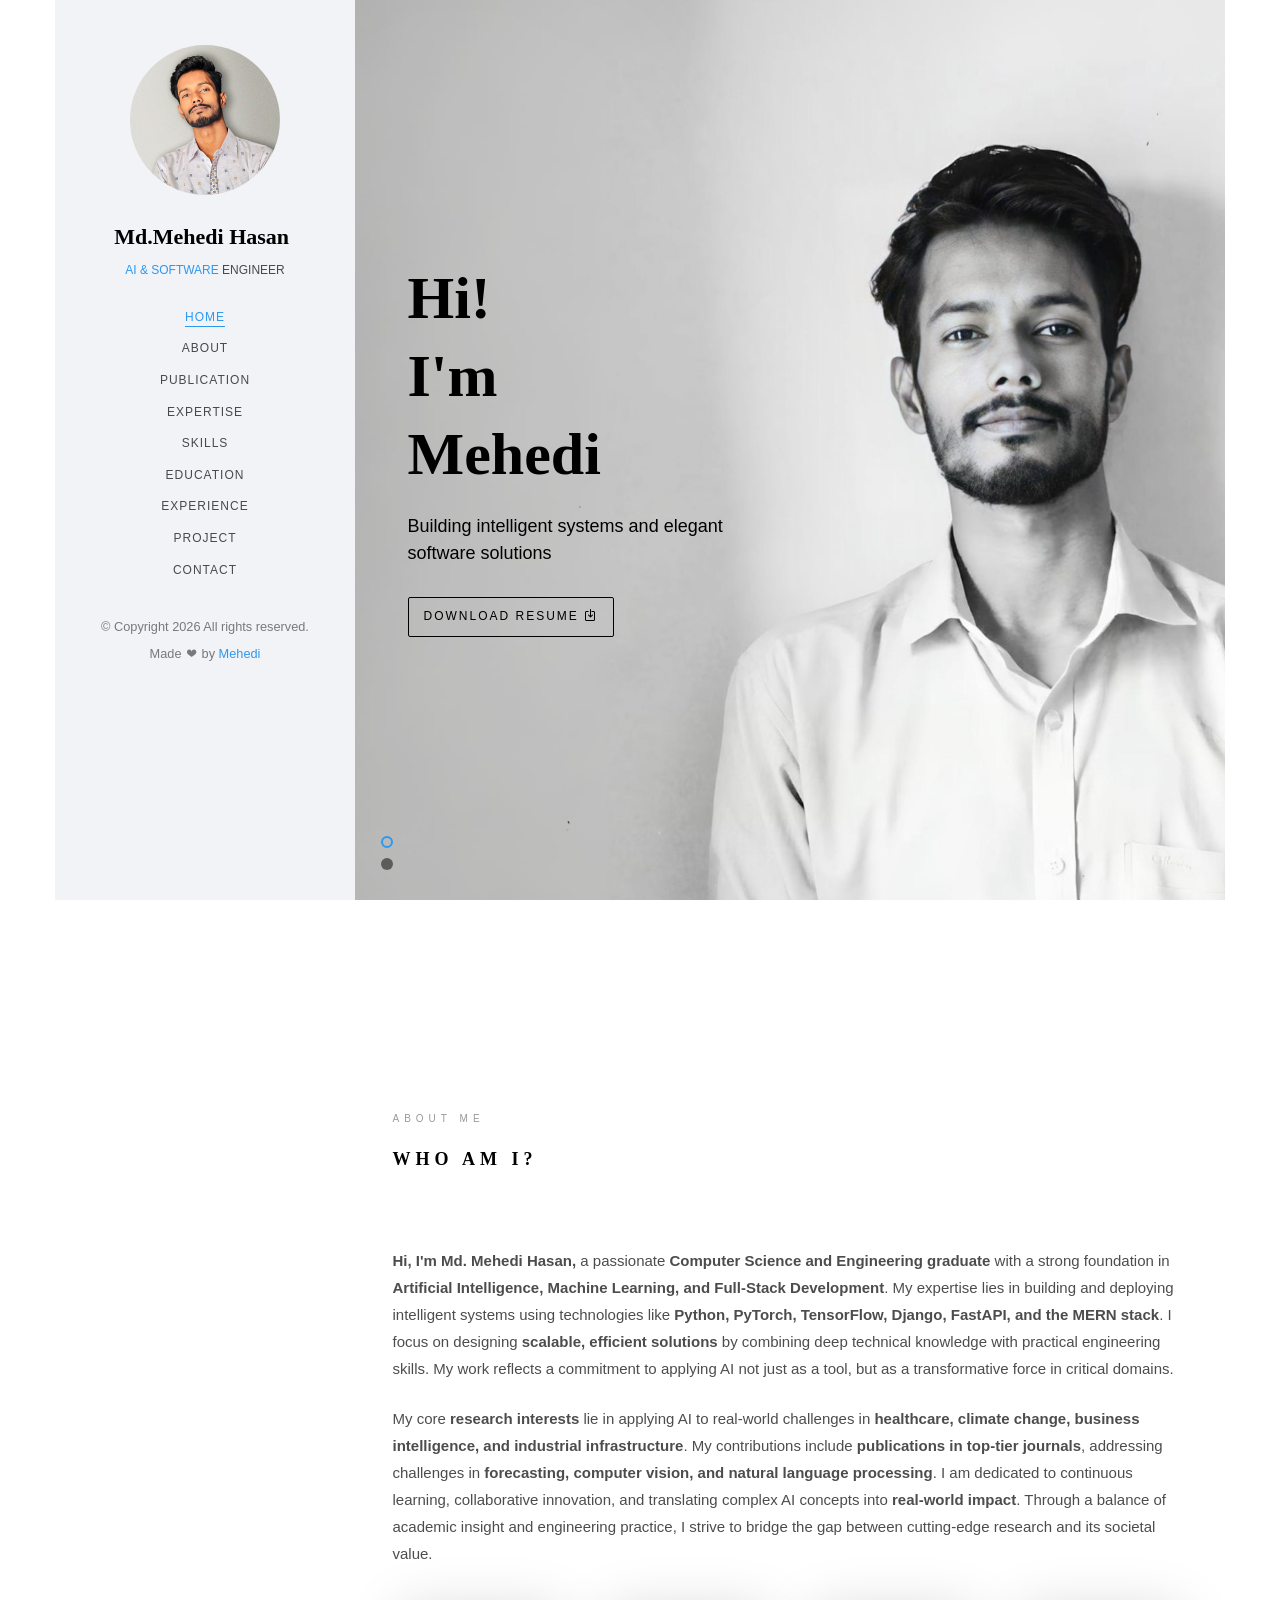
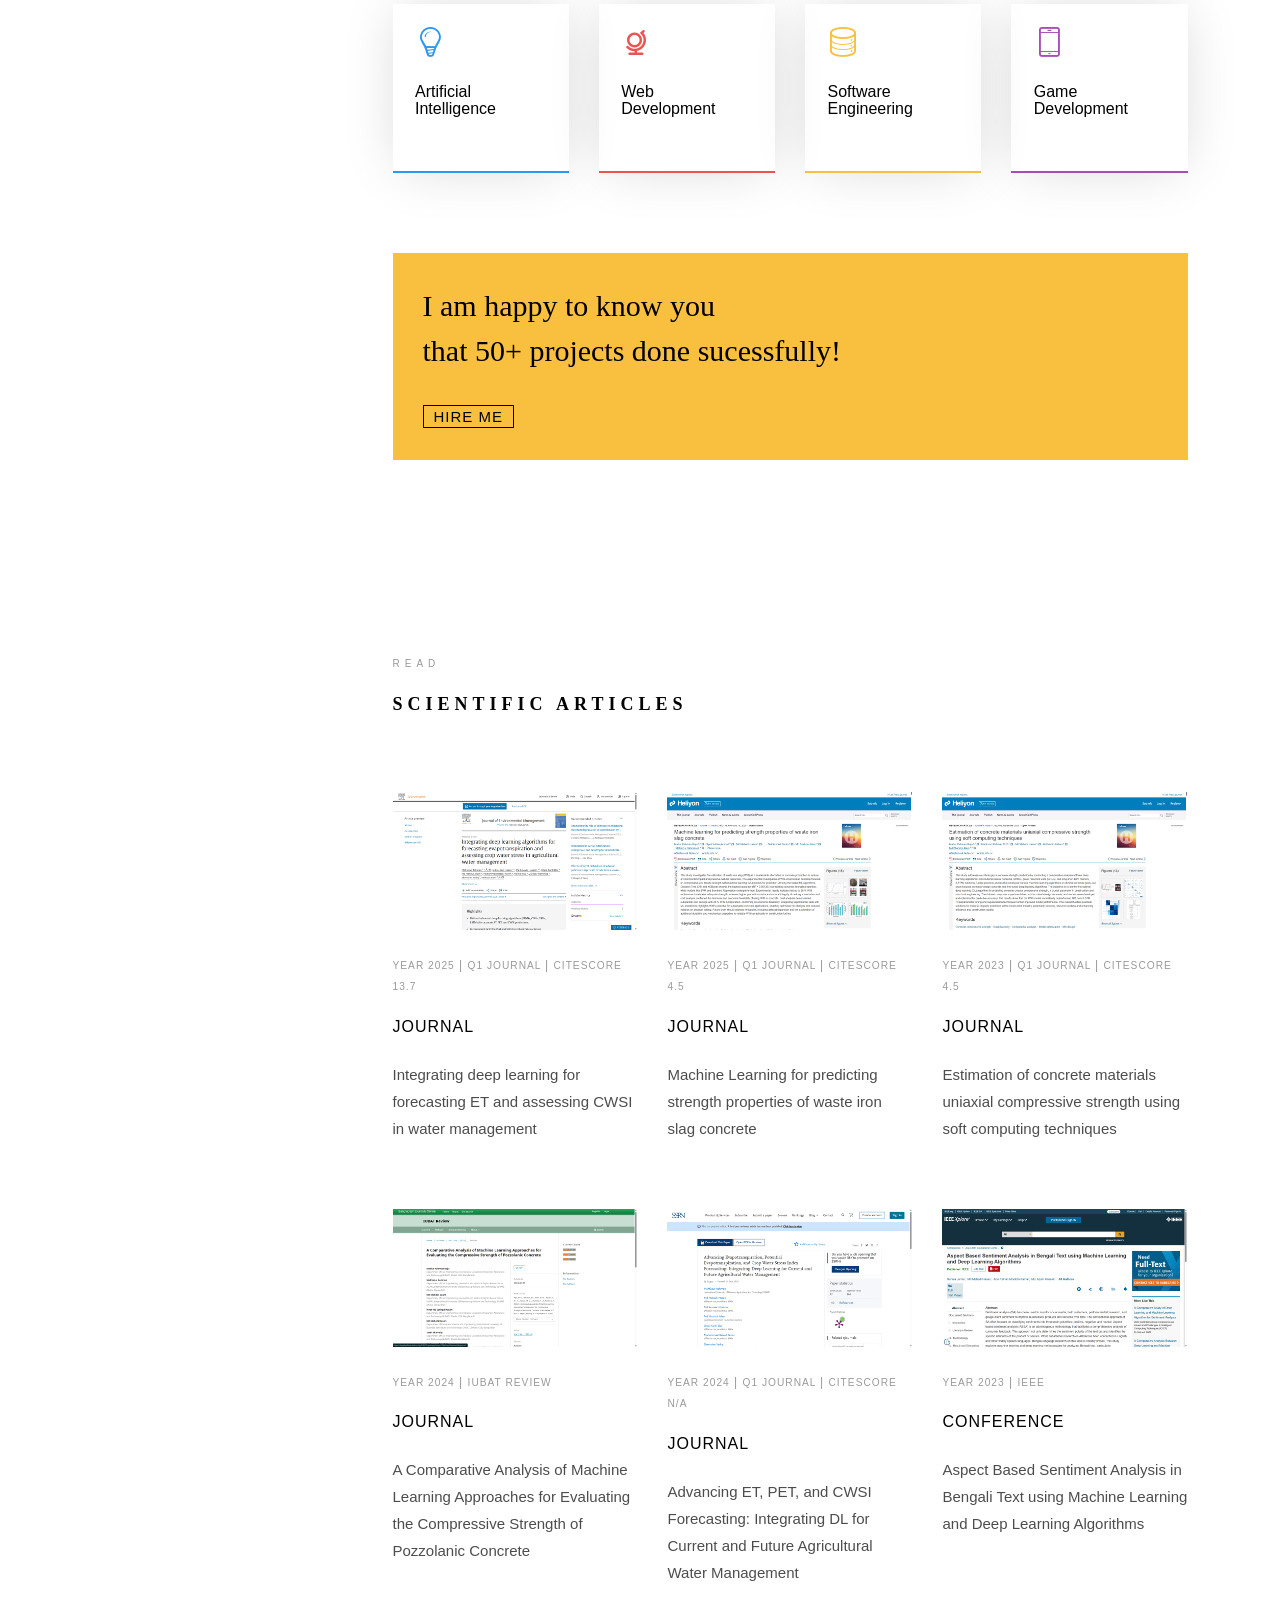
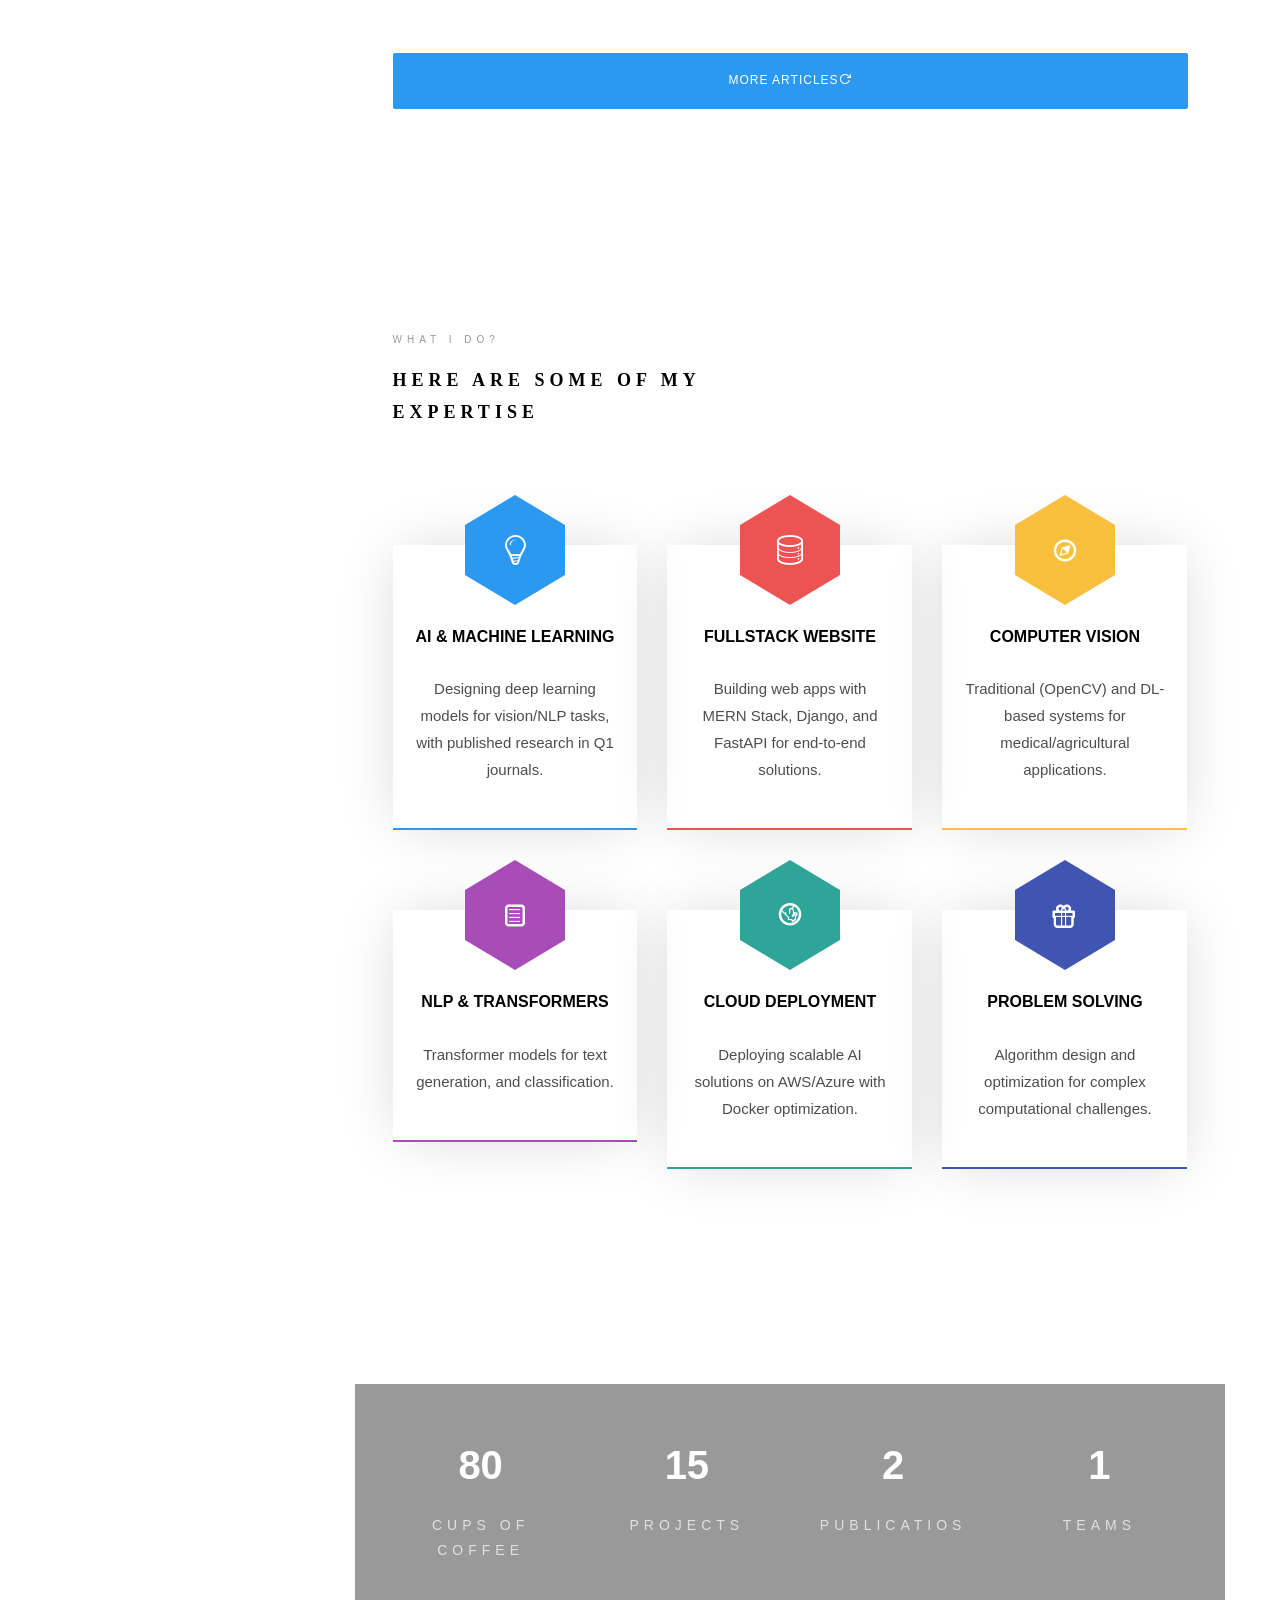
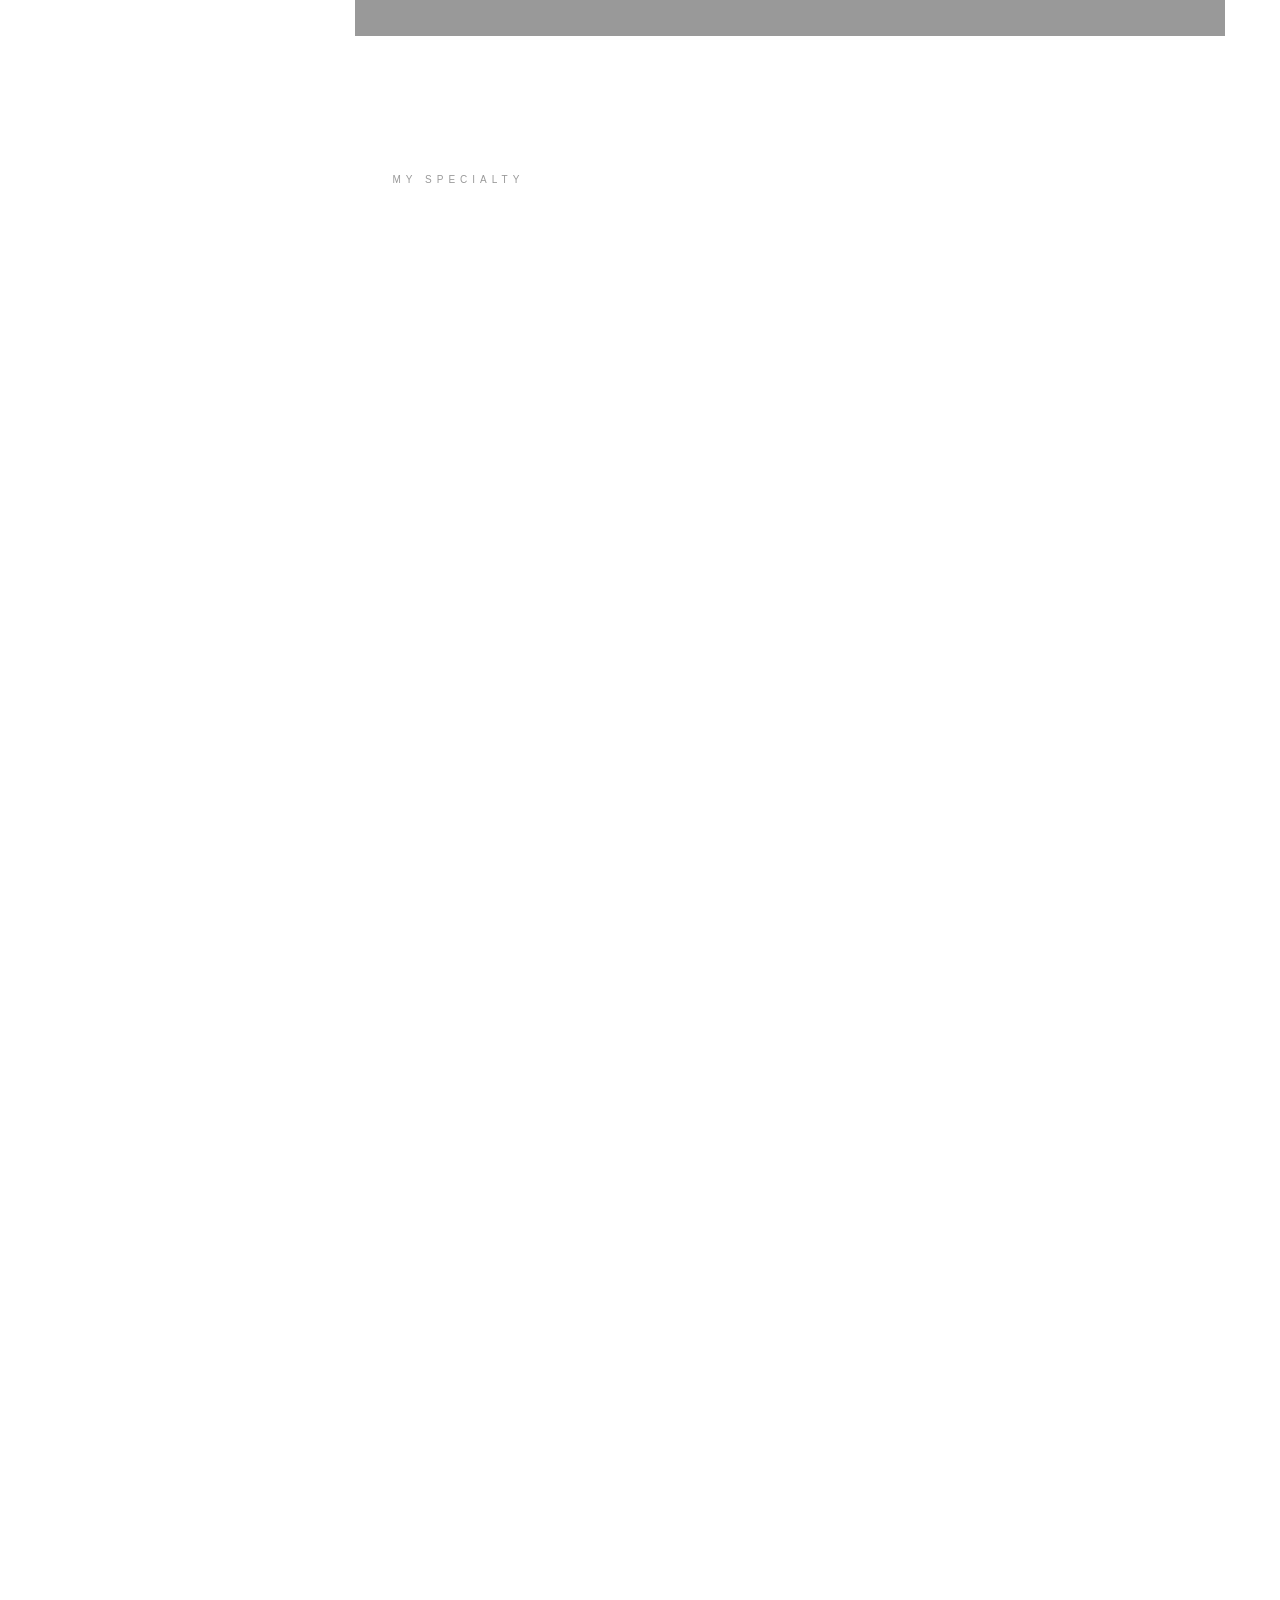
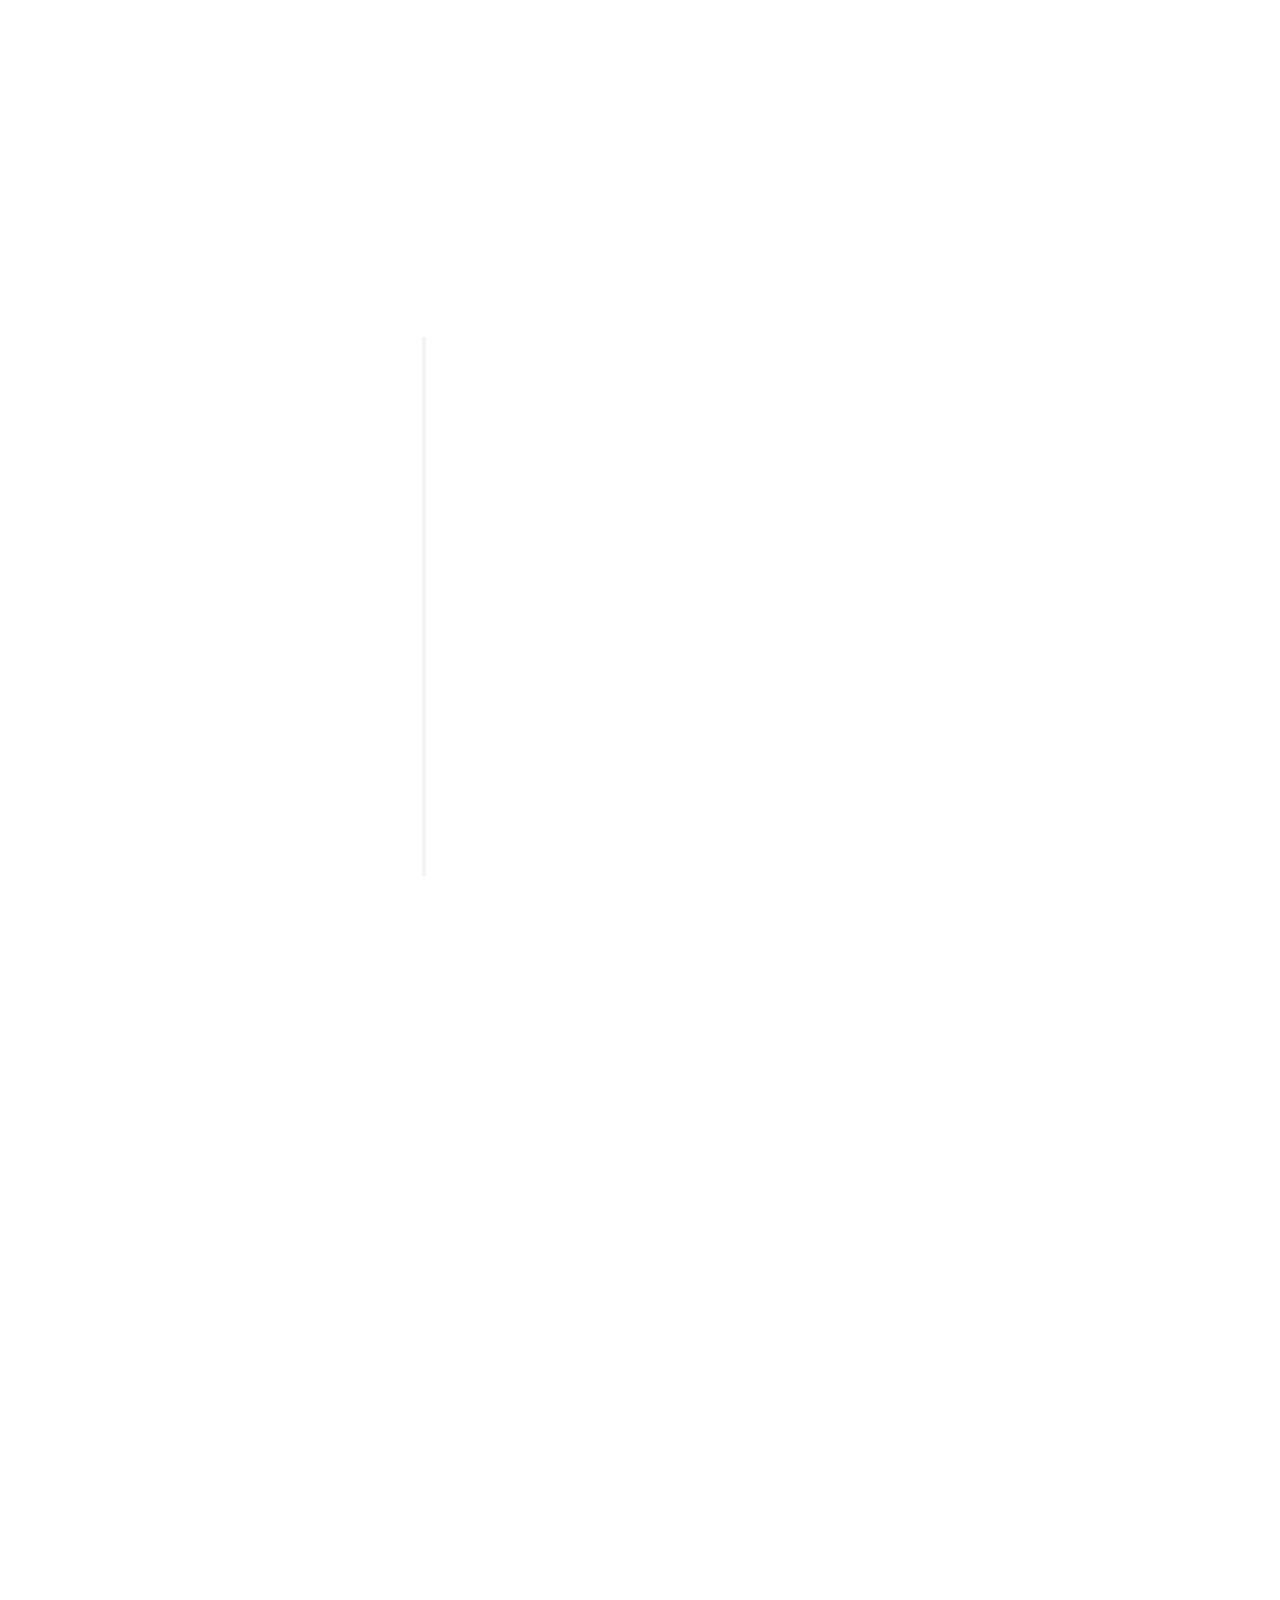
==== commit 83d49f24: "Update about me" ====
--- a/index.html
+++ b/index.html
@@ -137,10 +137,10 @@
 							<div class="row row-bottom-padded-sm animate-box" data-animate-effect="fadeInLeft">
 								<div class="col-md-12">
 									<div class="about-desc">
-										<span class="heading-meta">About Us</span>
+										<span class="heading-meta">About Me</span>
 										<h2 class="colorlib-heading">Who Am I?</h2>
-										<p><strong>Hi I'm Md.Mehedi Hasan,</strong> a Computer Science and Engineering graduate passionate about AI and software development. My work spans from deep learning models for agricultural forecasting to generative AI applications and full-stack solutions. My research publications and projects in AI, NLP, and computer vision demonstrate my commitment to innovation.</p>
-<p>Beyond coding, I excel at solving real-world problems through scalable architectures and machine learning. Through mentoring, programming competitions, and continuous learning, I strive to bridge AI's potential with practical, impactful engineering solutions.</p>
+										<p><strong>Hi, I'm Md. Mehedi Hasan,</strong> a passionate <strong>Computer Science and Engineering graduate</strong> with a strong foundation in <strong>Artificial Intelligence, Machine Learning, and Full-Stack Development</strong>. My expertise lies in building and deploying intelligent systems using technologies like <strong>Python, PyTorch, TensorFlow, Django, FastAPI, and the MERN stack</strong>. I focus on designing <strong>scalable, efficient solutions</strong> by combining deep technical knowledge with practical engineering skills. My work reflects a commitment to applying AI not just as a tool, but as a transformative force in critical domains.</p>
+										<p>My core <strong>research interests</strong> lie in applying AI to real-world challenges in <strong>healthcare, climate change, business intelligence, and industrial infrastructure</strong>. My contributions include <strong>publications in top-tier journals</strong>, addressing challenges in <strong>forecasting, computer vision, and natural language processing</strong>. I am dedicated to continuous learning, collaborative innovation, and translating complex AI concepts into <strong>real-world impact</strong>. Through a balance of academic insight and engineering practice, I strive to bridge the gap between cutting-edge research and its societal value.</p>
 									</div>
 								</div>
 							</div>
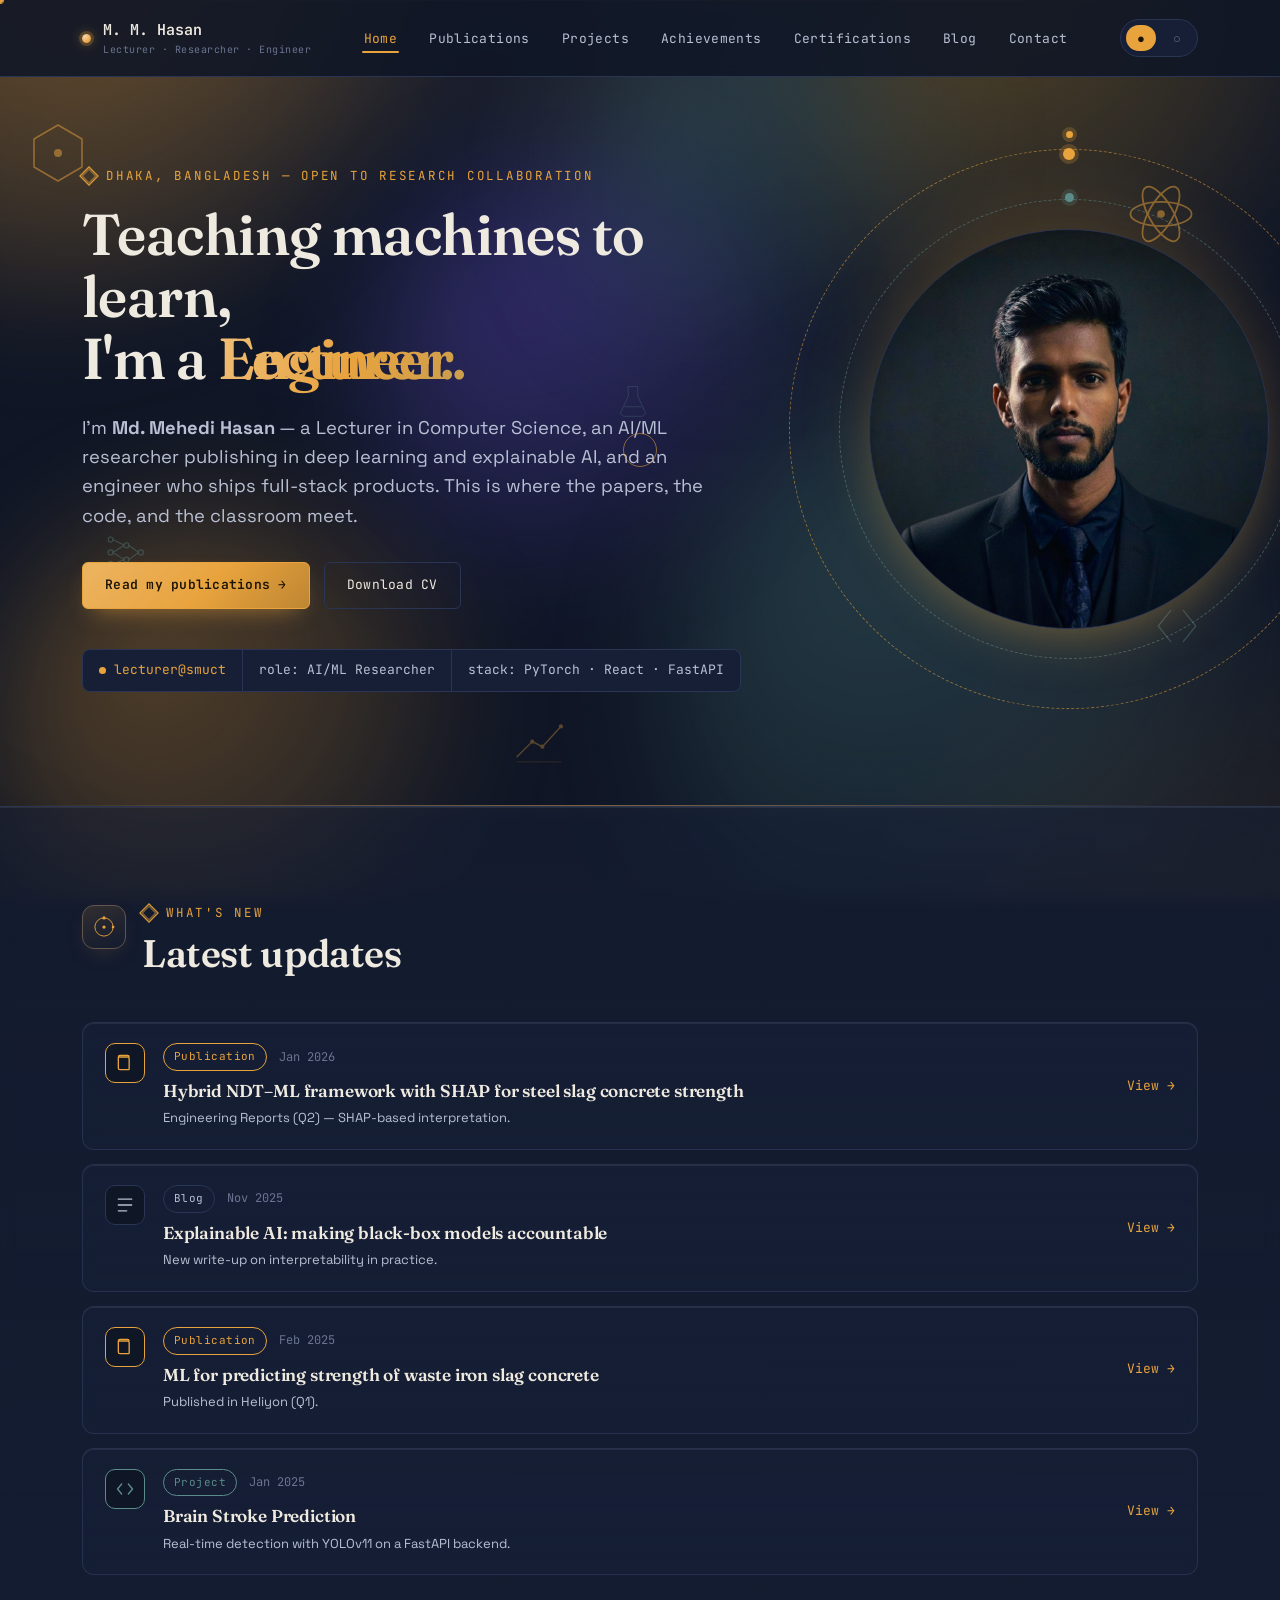
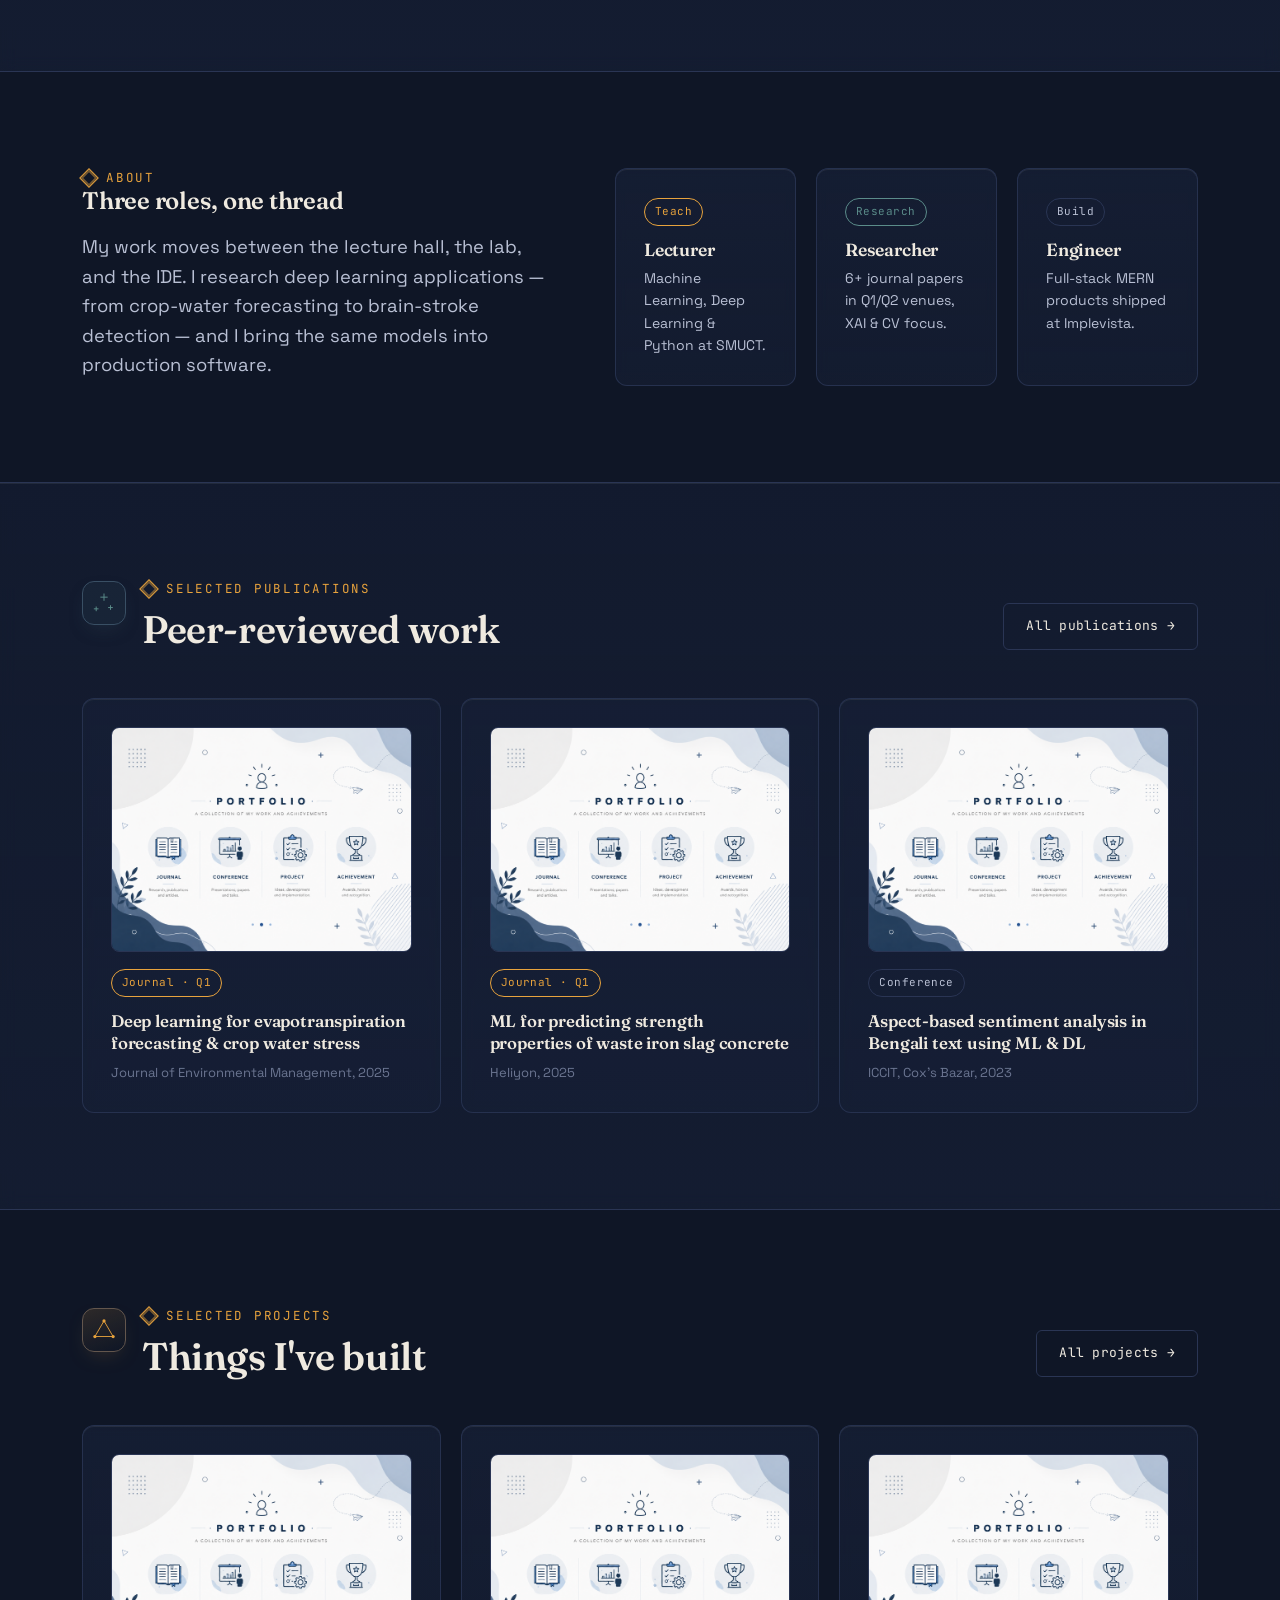
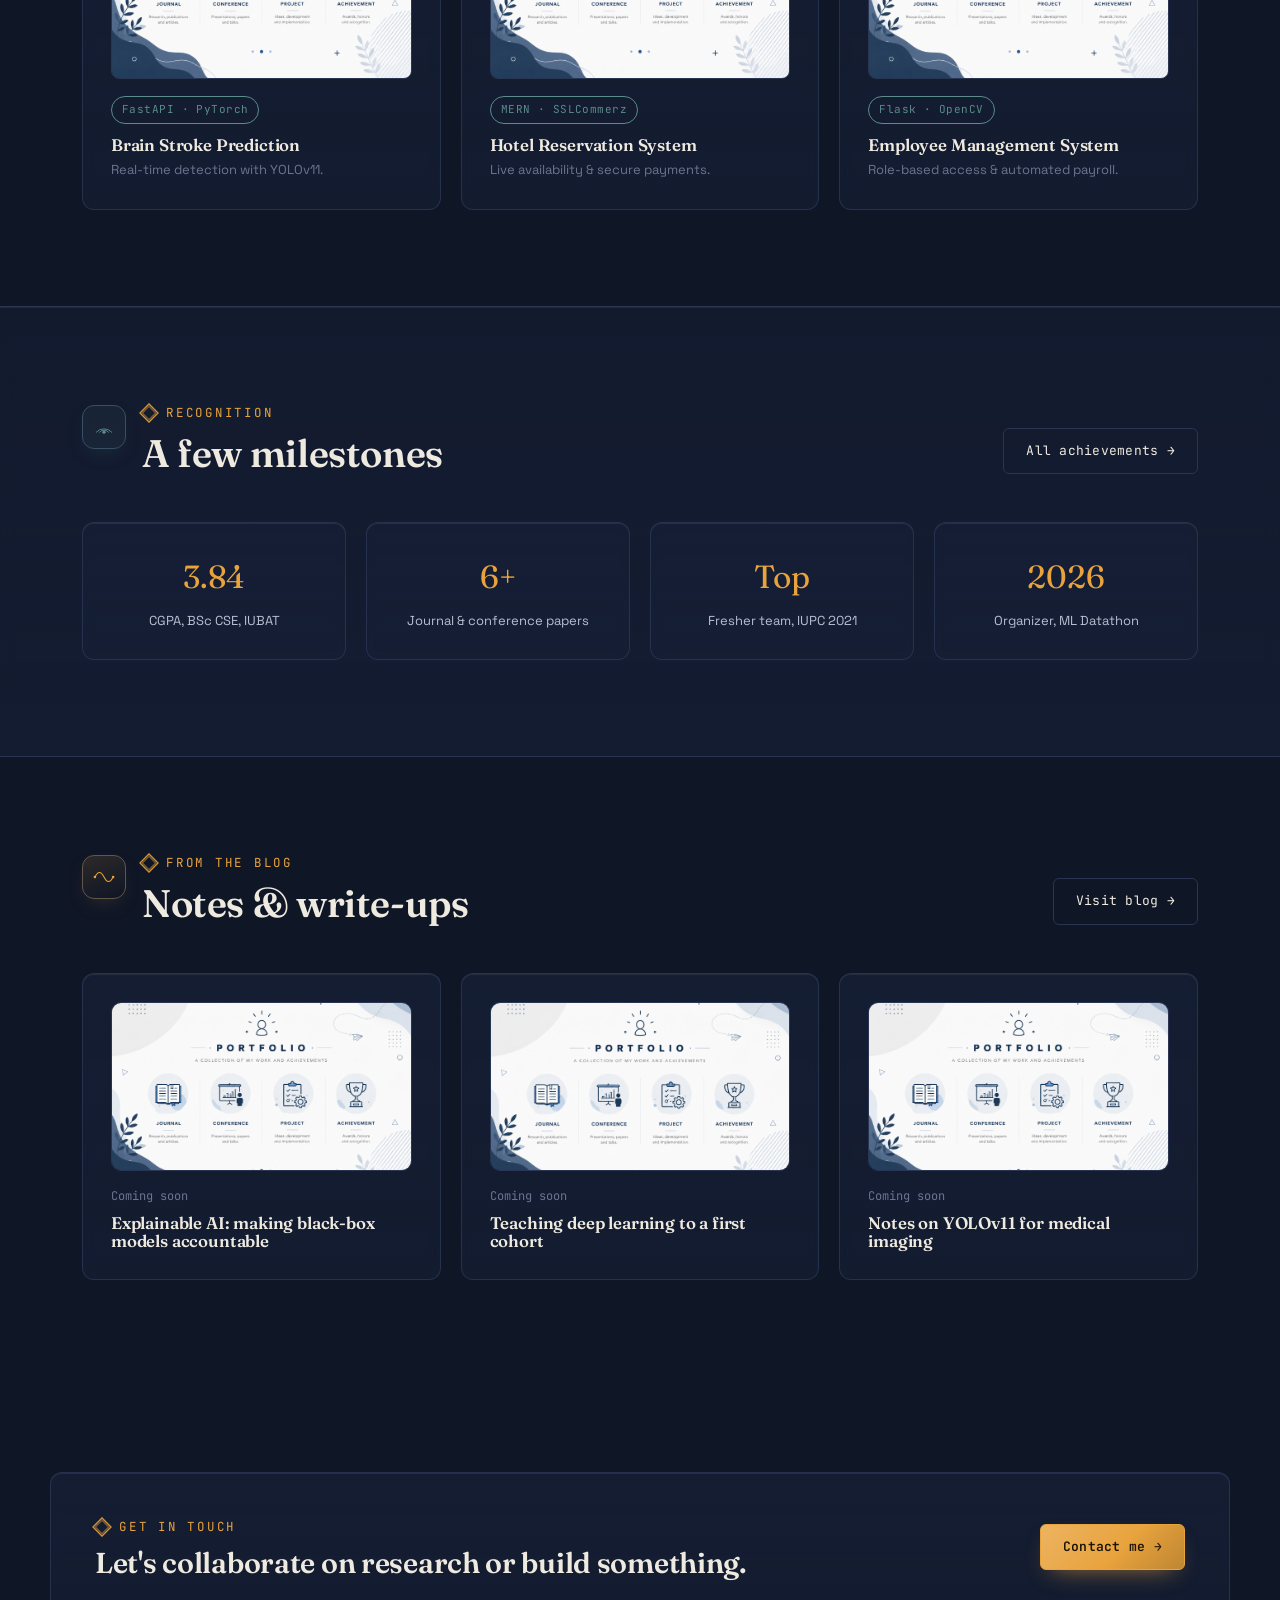
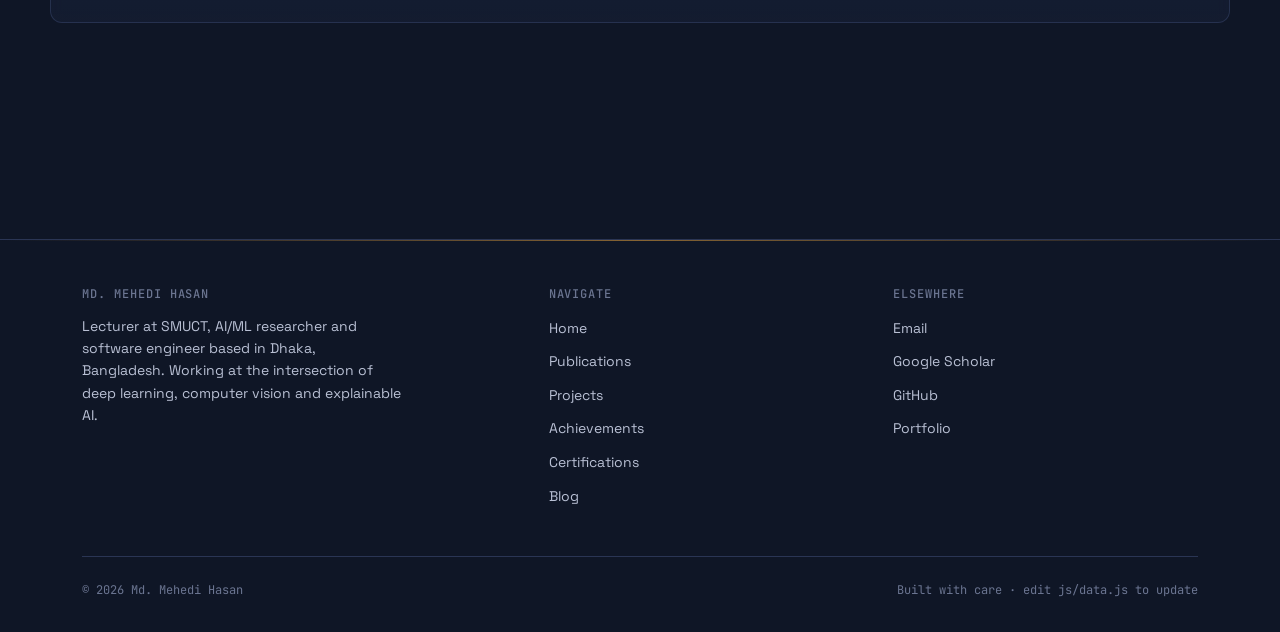
==== commit f61d64be: "Portfolio site" ====
--- a/index.html
+++ b/index.html
@@ -1,976 +1,37 @@
-<!DOCTYPE HTML>
-<html>
-	<head>
-	<meta charset="utf-8">
-	<meta http-equiv="X-UA-Compatible" content="IE=edge">
-	<title>My Portfolio</title>
-	<meta name="viewport" content="width=device-width, initial-scale=1">
-	<meta name="description" content="" />
-	<meta name="keywords" content="" />
-	<meta name="author" content="" />
+<!DOCTYPE html>
+<html lang="en" data-theme="console">
+<head>
+<meta charset="UTF-8">
+<meta name="viewport" content="width=device-width, initial-scale=1.0">
+<title>Md. Mehedi Hasan — Lecturer · AI Researcher · Engineer</title>
+<meta name="description" content="Portfolio of Md. Mehedi Hasan — Lecturer at SMUCT, AI/ML researcher and software engineer working in deep learning, computer vision and explainable AI.">
+<link rel="preconnect" href="https://fonts.googleapis.com">
+<link rel="preconnect" href="https://fonts.gstatic.com" crossorigin>
+<link rel="stylesheet" href="https://fonts.googleapis.com/css2?family=Fraunces:ital,opsz,wght@0,9..144,300;0,9..144,400;0,9..144,500;0,9..144,600;0,9..144,700;1,9..144,400;1,9..144,500&family=Space+Grotesk:wght@400;500;600;700&family=JetBrains+Mono:wght@400;500;600&display=swap">
+<link rel="stylesheet" href="css/style.css">
+</head>
+<body data-page="home">
 
-  <!-- Facebook and Twitter integration -->
-	<meta property="og:title" content=""/>
-	<meta property="og:image" content=""/>
-	<meta property="og:url" content=""/>
-	<meta property="og:site_name" content=""/>
-	<meta property="og:description" content=""/>
-	<meta name="twitter:title" content="" />
-	<meta name="twitter:image" content="" />
-	<meta name="twitter:url" content="" />
-	<meta name="twitter:card" content="" />
+<!-- Header is generated from js/data.js -->
+<div data-mount="header"></div>
 
-	<!-- Place favicon.ico and apple-touch-icon.png in the root directory -->
-	<link rel="shortcut icon" href="favicon.ico">
+<main>
+  <div data-mount="hero"></div>
+  <div data-mount="home-whatsnew"></div>
+  <div data-mount="about"></div>
+  <div data-mount="home-publications"></div>
+  <div data-mount="home-projects"></div>
+  <div data-mount="home-achievements"></div>
+  <div data-mount="home-blog"></div>
+  <div data-mount="home-cta"></div>
+</main>
 
-	<link href="https://fonts.googleapis.com/css?family=Quicksand:300,400,500,700" rel="stylesheet">
-	<link href="https://fonts.googleapis.com/css?family=Playfair+Display:400,400i,700" rel="stylesheet">
-	
-	<!-- Animate.css -->
-	<link rel="stylesheet" href="css/animate.css">
-	<!-- Icomoon Icon Fonts-->
-	<link rel="stylesheet" href="css/icomoon.css">
-	<!-- Bootstrap  -->
-	<link rel="stylesheet" href="css/bootstrap.css">
-	<!-- Flexslider  -->
-	<link rel="stylesheet" href="css/flexslider.css">
-	<!-- Flaticons  -->
-	<link rel="stylesheet" href="fonts/flaticon/font/flaticon.css">
-	<!-- Owl Carousel -->
-	<link rel="stylesheet" href="css/owl.carousel.min.css">
-	<link rel="stylesheet" href="css/owl.theme.default.min.css">
-	<!-- Theme style  -->
-	<link rel="stylesheet" href="css/style.css">
+<!-- Footer is generated from js/data.js -->
+<div data-mount="footer"></div>
 
-	<!-- Modernizr JS -->
-	<script src="js/modernizr-2.6.2.min.js"></script>
-	<!-- FOR IE9 below -->
-	<!--[if lt IE 9]>
-	<script src="js/respond.min.js"></script>
-	<![endif]-->
-
-	</head>
-	<body>
-	<div id="colorlib-page">
-		<div class="container-wrap">
-		<a href="#" class="js-colorlib-nav-toggle colorlib-nav-toggle" data-toggle="collapse" data-target="#navbar" aria-expanded="false" aria-controls="navbar"><i></i></a>
-		
-		<aside id="colorlib-aside" role="complementary" class="border js-fullheight">
-			<div class="text-center">
-				<div class="author-img" style="background-image: url(images/about.jpg);"></div>
-				<h1 id="colorlib-logo"><a href="index.html">Md.Mehedi Hasan</a></h1>
-				<span class="position"><a href="#">AI & Software</a> Engineer</span>
-			</div>
-			
-			<nav id="colorlib-main-menu" role="navigation" class="navbar">
-				<div id="navbar" class="navbar-content">
-					<ul>
-						<li class="active"><a href="#" data-nav-section="home">Home</a></li>
-						<li><a href="#" data-nav-section="about">About</a></li>
-						<li><a href="#" data-nav-section="research">Publication</a></li>
-						<li><a href="#" data-nav-section="expertise">Expertise</a></li>
-						<li><a href="#" data-nav-section="skills">Skills</a></li>
-						<li><a href="#" data-nav-section="education">Education</a></li>
-						<li><a href="#" data-nav-section="experience">Experience</a></li>
-						<li><a href="#" data-nav-section="project">Project</a></li>
-						<li><a href="#" data-nav-section="contact">Contact</a></li>
-					</ul>
-				</div>
-			</nav>
-			
-			<div class="footer-section">
-				<div class="colorlib-footer text-center">
-					<p><small>&copy; Copyright <script>document.write(new Date().getFullYear());</script> All rights reserved.<br>
-					Made <i class="icon-heart" aria-hidden="true"></i> by <a href="#" target="_blank">Mehedi</a></small></p>
-				</div>
-			</div>
-		</aside>
-
-		<div id="colorlib-main">
-			<section id="colorlib-hero" class="js-fullheight" data-section="home">
-				<div class="flexslider js-fullheight">
-					<ul class="slides">
-				   	<li style="background-image: url(images/img_bg_1.jpg);">
-				   		<div class="overlay"></div>
-				   		<div class="container-fluid">
-				   			<div class="row">
-					   			<div class="col-md-6 col-md-offset-3 col-md-pull-3 col-sm-12 col-xs-12 js-fullheight slider-text">
-					   				<div class="slider-text-inner js-fullheight">
-					   					<div class="desc">
-						   					<h1>Hi! <br>I'm <br>Mehedi</h1>
-						   					<h2>
-												Building intelligent systems and elegant software solutions
-											</h2>
-												<p><a class="btn btn-primary btn-learn" href="files/Md Mehedi Hasan.pdf">Download Resume <i class="icon-download4"></i></a></p>
-											</div>
-					   				</div>
-					   			</div>
-					   		</div>
-				   		</div>
-				   	</li>
-				   	<li style="background-image: url(images/img_bg_2.jpeg);">
-				   		<div class="overlay"></div>
-				   		<div class="container-fluid">
-				   			<div class="row">
-					   			<div class="col-md-6 col-md-offset-3 col-md-pull-3 col-sm-12 col-xs-12 js-fullheight slider-text">
-					   				<div class="slider-text-inner">
-					   					<div class="desc">
-						   					<h1>I'm <br>an <br>Engineer</h1>
-												<h2>
-													Where AI innovation meets robust software engineering
-												</h2>
-												<p><a class="btn btn-primary btn-learn" href="files/Md Mehedi Hasan.pdf">Download Resume <i class="icon-download4"></i></a></p>
-											</div>
-					   				</div>
-					   			</div>
-					   		</div>
-				   		</div>
-				   	</li>
-				  	</ul>
-			  	</div>
-			</section>
-
-			<section class="colorlib-about" data-section="about">
-				<div class="colorlib-narrow-content">
-					<div class="row">
-						<div class="col-md-12">
-							<div class="row row-bottom-padded-sm animate-box" data-animate-effect="fadeInLeft">
-								<div class="col-md-12">
-									<div class="about-desc">
-										<span class="heading-meta">About Me</span>
-										<h2 class="colorlib-heading">Who Am I?</h2>
-										<p><strong>Hi, I'm Md. Mehedi Hasan,</strong> a passionate <strong>Computer Science and Engineering graduate</strong> with a strong foundation in <strong>Artificial Intelligence, Machine Learning, and Full-Stack Development</strong>. My expertise lies in building and deploying intelligent systems using technologies like <strong>Python, PyTorch, TensorFlow, Django, FastAPI, and the MERN stack</strong>. I focus on designing <strong>scalable, efficient solutions</strong> by combining deep technical knowledge with practical engineering skills. My work reflects a commitment to applying AI not just as a tool, but as a transformative force in critical domains.</p>
-										<p>My core <strong>research interests</strong> lie in applying AI to real-world challenges in <strong>healthcare, climate change, business intelligence, and industrial infrastructure</strong>. My contributions include <strong>publications in top-tier journals</strong>, addressing challenges in <strong>forecasting, computer vision, and natural language processing</strong>. I am dedicated to continuous learning, collaborative innovation, and translating complex AI concepts into <strong>real-world impact</strong>. Through a balance of academic insight and engineering practice, I strive to bridge the gap between cutting-edge research and its societal value.</p>
-									</div>
-								</div>
-							</div>
-							<div class="row">
-								<div class="col-md-3 animate-box" data-animate-effect="fadeInLeft">
-									<div class="services color-1">
-										<span class="icon2"><i class="icon-bulb"></i></span>
-										<h3>Artificial Intelligence</h3>
-									</div>
-								</div>
-								<div class="col-md-3 animate-box" data-animate-effect="fadeInRight">
-									<div class="services color-2">
-										<span class="icon2"><i class="icon-globe-outline"></i></span>
-										<h3>Web Development</h3>
-									</div>
-								</div>
-								<div class="col-md-3 animate-box" data-animate-effect="fadeInTop">
-									<div class="services color-3">
-										<span class="icon2"><i class="icon-data"></i></span>
-										<h3>Software Engineering</h3>
-									</div>
-								</div>
-								<div class="col-md-3 animate-box" data-animate-effect="fadeInBottom">
-									<div class="services color-4">
-										<span class="icon2"><i class="icon-phone3"></i></span>
-										<h3>Game Development</h3>
-									</div>
-								</div>
-							</div>
-							<div class="row">
-								<div class="col-md-12 animate-box" data-animate-effect="fadeInLeft">
-									<div class="hire">
-										<h2>I am happy to know you <br>that 50+ projects done sucessfully!</h2>
-										<a href="mailto:mehedii2912@gmail.com" class="btn-hire">Hire me</a>
-									</div>
-								</div>
-							</div>
-						</div>
-					</div>
-				</div>
-			</section>
-
-			<section class="colorlib-blog" data-section="research">
-				<div class="colorlib-narrow-content">
-					<div class="row">
-						<div class="col-md-6 col-md-offset-3 col-md-pull-3 animate-box" data-animate-effect="fadeInLeft">
-							<span class="heading-meta">Read</span>
-							<h2 class="colorlib-heading">Scientific Articles</h2>
-						</div>
-					</div>
-					<div class="row">
-						<div class="col-md-4 col-sm-6 animate-box" data-animate-effect="fadeInRight">
-							<div class="blog-entry">
-								<a href="https://www.sciencedirect.com/science/article/pii/S0301479725003391" class="blog-img"><img src="images/blog-1.png" class="img-responsive" alt="HTML5 Bootstrap Template by colorlib.com"></a>
-								<div class="desc">
-									<span><small>Year 2025</small> | <small> Q1 Journal </small> | <small> CiteScore 13.7</small></span>
-									<h3><a href="https://www.sciencedirect.com/science/article/pii/S0301479725003391">Journal</a></h3>
-									<p>Integrating deep learning for forecasting ET and assessing CWSI in water management</p>
-								</div>
-							</div>
-						</div>
-						<div class="col-md-4 col-sm-6 animate-box" data-animate-effect="fadeInLeft">
-							<div class="blog-entry">
-								<a href="https://www.cell.com/heliyon/fulltext/S2405-8440(25)00513-4" class="blog-img"><img src="images/blog-2.png" class="img-responsive" alt="HTML5 Bootstrap Template by colorlib.com"></a>
-								<div class="desc">
-									<span><small>Year 2025</small> | <small> Q1 Journal </small> | <small> CiteScore 4.5</small></span>
-									<h3><a href="https://www.cell.com/heliyon/fulltext/S2405-8440(25)00513-4">Journal</a></h3>
-									<p>Machine Learning for predicting strength properties of waste iron slag concrete</p>
-								</div>
-							</div>
-						</div>
-						<div class="col-md-4 col-sm-6 animate-box" data-animate-effect="fadeInRight">
-							<div class="blog-entry">
-								<a href="https://www.cell.com/heliyon/fulltext/S2405-8440(23)09710-4" class="blog-img"><img src="images/blog-3.png" class="img-responsive" alt="HTML5 Bootstrap Template by colorlib.com"></a>
-								<div class="desc">
-									<span><small>Year 2023</small> | <small> Q1 Journal </small> | <small> CiteScore 4.5</small></span>
-									<h3><a href="https://www.cell.com/heliyon/fulltext/S2405-8440(23)09710-4">Journal</a></h3>
-									<p>Estimation of concrete materials uniaxial compressive strength using soft computing techniques</p>
-								</div>
-							</div>
-						</div>
-						<div class="col-md-4 col-sm-6 animate-box" data-animate-effect="fadeInLeft">
-							<div class="blog-entry">
-								<a href="https://banglajol.info/index.php/IUBATR/article/view/74329" class="blog-img"><img src="images/blog-4.png" class="img-responsive" alt="HTML5 Bootstrap Template by colorlib.com"></a>
-								<div class="desc">
-									<span><small>Year 2024</small> | <small> IUBAT Review </small></span>
-									<h3><a href="https://banglajol.info/index.php/IUBATR/article/view/74329">Journal</a></h3>
-									<p>A Comparative Analysis of Machine Learning Approaches for Evaluating the Compressive Strength of Pozzolanic Concrete</p>
-								</div>
-							</div>
-						</div>
-						<div class="col-md-4 col-sm-6 animate-box" data-animate-effect="fadeInRight">
-							<div class="blog-entry">
-								<a href="https://papers.ssrn.com/sol3/papers.cfm?abstract_id=4966439" class="blog-img"><img src="images/blog-5.png" class="img-responsive" alt="HTML5 Bootstrap Template by colorlib.com"></a>
-								<div class="desc">
-									<span><small>Year 2024</small> | <small> Q1 Journal </small> | <small> CiteScore N/A</small></span>
-									<h3><a href="https://papers.ssrn.com/sol3/papers.cfm?abstract_id=4966439">Journal</a></h3>
-									<p>Advancing ET, PET, and CWSI Forecasting: Integrating DL for Current and Future Agricultural Water Management</p>
-								</div>
-							</div>
-						</div>
-						<div class="col-md-4 col-sm-6 animate-box" data-animate-effect="fadeInLeft">
-							<div class="blog-entry">
-								<a href="https://ieeexplore.ieee.org/abstract/document/10441511" class="blog-img"><img src="images/blog-6.png" class="img-responsive" alt="HTML5 Bootstrap Template by colorlib.com"></a>
-								<div class="desc">
-									<span><small>Year 2023</small> | <small> IEEE </small> </span>
-									<h3><a href="https://ieeexplore.ieee.org/abstract/document/10441511">Conference</a></h3>
-									<p>Aspect Based Sentiment Analysis in Bengali Text using Machine Learning and Deep Learning Algorithms</p>
-								</div>
-							</div>
-						</div>
-					</div>
-					<div class="row">
-						<div class="col-md-12 animate-box">
-							<p><a href="https://scholar.google.com/citations?user=1G3bKcoAAAAJ&hl=en" class="btn btn-primary btn-lg btn-load-more">More Articles<i class="icon-reload"></i></a></p>
-						</div>
-					</div>
-				</div>
-			</section>
-			
-			<section class="colorlib-services" data-section="expertise">
-				<div class="colorlib-narrow-content">
-					<div class="row">
-						<div class="col-md-6 col-md-offset-3 col-md-pull-3 animate-box" data-animate-effect="fadeInLeft">
-							<span class="heading-meta">What I do?</span>
-							<h2 class="colorlib-heading">Here are some of my expertise</h2>
-						</div>
-					</div>
-					<div class="row row-pt-md">
-						<div class="col-md-4 text-center animate-box">
-							<div class="services color-1">
-								<span class="icon">
-									<i class="icon-bulb"></i>
-								</span>
-								<div class="desc">
-									<h3>AI & MACHINE LEARNING</h3>
-									<p>Designing deep learning models for vision/NLP tasks, with published research in Q1 journals.</p>
-								</div>
-							</div>
-						</div>
-						<div class="col-md-4 text-center animate-box">
-							<div class="services color-2">
-								<span class="icon">
-									<i class="icon-data"></i>
-								</span>
-								<div class="desc">
-									<h3>FULLSTACK WEBSITE</h3>
-									<p>Building web apps with MERN Stack, Django, and FastAPI for end-to-end solutions.</p>
-								</div>
-							</div>
-						</div>
-						<div class="col-md-4 text-center animate-box">
-							<div class="services color-3">
-								<span class="icon">
-									<i class="icon-compass"></i>
-								</span>
-								<div class="desc">
-									<h3>COMPUTER VISION</h3>
-									<p>Traditional (OpenCV) and DL-based systems for medical/agricultural applications.</p>
-								</div>
-							</div>
-						</div>
-						<div class="col-md-4 text-center animate-box">
-							<div class="services color-4">
-								<span class="icon">
-									<i class="icon-document-text"></i>
-								</span>
-								<div class="desc">
-									<h3>NLP & TRANSFORMERS</h3>
-									<p>Transformer models for text generation, and classification.</p>
-								</div>
-							</div>
-						</div>
-						<div class="col-md-4 text-center animate-box">
-							<div class="services color-5">
-								<span class="icon">
-									<i class="icon-world-outline"></i>
-								</span>
-								<div class="desc">
-									<h3>CLOUD DEPLOYMENT</h3>
-									<p>Deploying scalable AI solutions on AWS/Azure with Docker optimization.</p>
-								</div>
-							</div>
-						</div>
-						<div class="col-md-4 text-center animate-box">
-							<div class="services color-6">
-								<span class="icon">
-									<i class="icon-gift"></i>
-								</span>
-								<div class="desc">
-									<h3>PROBLEM SOLVING</h3>
-									<p>Algorithm design and optimization for complex computational challenges.</p>
-								</div>
-							</div>
-						</div>
-					</div>
-				</div>
-			</section>
-			
-			<div id="colorlib-counter" class="colorlib-counters" style="background-image: url(images/cover_bg_1.jpg);" data-stellar-background-ratio="0.5">
-				<div class="overlay"></div>
-				<div class="colorlib-narrow-content">
-					<div class="row">
-					</div>
-					<div class="row">
-						<div class="col-md-3 text-center animate-box">
-							<span class="colorlib-counter js-counter" data-from="0" data-to="309" data-speed="5000" data-refresh-interval="50"></span>
-							<span class="colorlib-counter-label">Cups of coffee</span>
-						</div>
-						<div class="col-md-3 text-center animate-box">
-							<span class="colorlib-counter js-counter" data-from="0" data-to="56" data-speed="5000" data-refresh-interval="50"></span>
-							<span class="colorlib-counter-label">Projects</span>
-						</div>
-						<div class="col-md-3 text-center animate-box">
-							<span class="colorlib-counter js-counter" data-from="0" data-to="6" data-speed="5000" data-refresh-interval="50"></span>
-							<span class="colorlib-counter-label">Publicatios</span>
-						</div>
-						<div class="col-md-3 text-center animate-box">
-							<span class="colorlib-counter js-counter" data-from="0" data-to="2" data-speed="5000" data-refresh-interval="50"></span>
-							<span class="colorlib-counter-label">Teams</span>
-						</div>
-					</div>
-				</div>
-			</div>
-
-			<section class="colorlib-skills" data-section="skills">
-				<div class="colorlib-narrow-content">
-					<div class="row">
-						<div class="col-md-6 col-md-offset-3 col-md-pull-3 animate-box" data-animate-effect="fadeInLeft">
-							<span class="heading-meta">My Specialty</span>
-							<h2 class="colorlib-heading animate-box">My Skills</h2>
-						</div>
-					</div>
-					<div class="row">
-						<div class="col-md-12 animate-box" data-animate-effect="fadeInLeft">
-							<p>As an AI researcher and full-stack developer, I combine cutting-edge machine learning expertise with strong problem-solving skills and software engineering principles. My work spans from generative AI systems to efficient algorithms and scalable web applications.</p>
-						</div>
-						
-						<!-- AI/ML Skills -->
-						<div class="col-md-6 animate-box" data-animate-effect="fadeInLeft">
-							<div class="progress-wrap">
-								<h3>Machine/Deep Learning</h3>
-								<div class="progress">
-									<div class="progress-bar color-1" role="progressbar" aria-valuenow="92"
-									aria-valuemin="0" aria-valuemax="100" style="width:92%">
-									<span>92%</span>
-									</div>
-								</div>
-							</div>
-						</div>
-						<div class="col-md-6 animate-box" data-animate-effect="fadeInRight">
-							<div class="progress-wrap">
-								<h3>LLMs/Generative AI</h3>
-								<div class="progress">
-									<div class="progress-bar color-2" role="progressbar" aria-valuenow="88"
-									aria-valuemin="0" aria-valuemax="100" style="width:88%">
-									<span>88%</span>
-									</div>
-								</div>
-							</div>
-						</div>
-						<div class="col-md-6 animate-box" data-animate-effect="fadeInLeft">
-							<div class="progress-wrap">
-								<h3>IoT/Computer Vision</h3>
-								<div class="progress">
-									<div class="progress-bar color-3" role="progressbar" aria-valuenow="90"
-									aria-valuemin="0" aria-valuemax="100" style="width:90%">
-									<span>90%</span>
-									</div>
-								</div>
-							</div>
-						</div>
-						<div class="col-md-6 animate-box" data-animate-effect="fadeInRight">
-							<div class="progress-wrap">
-								<h3>NLP/Transformers</h3>
-								<div class="progress">
-									<div class="progress-bar color-4" role="progressbar" aria-valuenow="87"
-									aria-valuemin="0" aria-valuemax="100" style="width:87%">
-									<span>87%</span>
-									</div>
-								</div>
-							</div>
-						</div>
-					
-						
-						<div class="col-md-6 animate-box" data-animate-effect="fadeInLeft">
-							<div class="progress-wrap">
-								<h3>AWS/Azure</h3>
-								<div class="progress">
-									<div class="progress-bar color-5" role="progressbar" aria-valuenow="95"
-									aria-valuemin="0" aria-valuemax="100" style="width:85%">
-									<span>85%</span>
-									</div>
-								</div>
-							</div>
-						</div>
-						<div class="col-md-6 animate-box" data-animate-effect="fadeInRight">
-							<div class="progress-wrap">
-								<h3>Github/Docker</h3>
-								<div class="progress">
-									<div class="progress-bar color-6" role="progressbar" aria-valuenow="93"
-									aria-valuemin="0" aria-valuemax="100" style="width:93%">
-									<span>93%</span>
-									</div>
-								</div>
-							</div>
-						</div>
-						<!-- Programming & Problem Solving -->
-						<div class="col-md-6 animate-box" data-animate-effect="fadeInLeft">
-							<div class="progress-wrap">
-								<h3>Python/JavaScript</h3>
-								<div class="progress">
-									<div class="progress-bar color-1" role="progressbar" aria-valuenow="96"
-									aria-valuemin="0" aria-valuemax="100" style="width:96%">
-									<span>96%</span>
-									</div>
-								</div>
-							</div>
-						</div>
-						<div class="col-md-6 animate-box" data-animate-effect="fadeInRight">
-							<div class="progress-wrap">
-								<h3>DSA/Problem Solving</h3>
-								<div class="progress">
-									<div class="progress-bar color-2" role="progressbar" aria-valuenow="90"
-									aria-valuemin="0" aria-valuemax="100" style="width:90%">
-									<span>90%</span>
-									</div>
-								</div>
-							</div>
-						</div>
-					
-						<!-- Full Stack Development -->
-						<div class="col-md-6 animate-box" data-animate-effect="fadeInLeft">
-							<div class="progress-wrap">
-								<h3>React/Next.js</h3>
-								<div class="progress">
-									<div class="progress-bar color-3" role="progressbar" aria-valuenow="89"
-									aria-valuemin="0" aria-valuemax="100" style="width:89%">
-									<span>89%</span>
-									</div>
-								</div>
-							</div>
-						</div>
-						<div class="col-md-6 animate-box" data-animate-effect="fadeInRight">
-							<div class="progress-wrap">
-								<h3>Node.js/Express</h3>
-								<div class="progress">
-									<div class="progress-bar color-4" role="progressbar" aria-valuenow="88"
-									aria-valuemin="0" aria-valuemax="100" style="width:88%">
-									<span>88%</span>
-									</div>
-								</div>
-							</div>
-						</div>
-						<div class="col-md-6 animate-box" data-animate-effect="fadeInLeft">
-							<div class="progress-wrap">
-								<h3>MongoDB/MySQL</h3>
-								<div class="progress">
-									<div class="progress-bar color-5" role="progressbar" aria-valuenow="85"
-									aria-valuemin="0" aria-valuemax="100" style="width:85%">
-									<span>85%</span>
-									</div>
-								</div>
-							</div>
-						</div>
-						<div class="col-md-6 animate-box" data-animate-effect="fadeInRight">
-							<div class="progress-wrap">
-								<h3>Django/FastAPI</h3>
-								<div class="progress">
-									<div class="progress-bar color-6" role="progressbar" aria-valuenow="87"
-									aria-valuemin="0" aria-valuemax="100" style="width:87%">
-									<span>87%</span>
-									</div>
-								</div>
-							</div>
-						</div>
-					</div>
-				</div>
-			</section>
-
-			<section class="colorlib-education" data-section="education">
-				<div class="colorlib-narrow-content">
-					<div class="row">
-						<div class="col-md-6 col-md-offset-3 col-md-pull-3 animate-box" data-animate-effect="fadeInLeft">
-							<span class="heading-meta">Education</span>
-							<h2 class="colorlib-heading animate-box">Education & Achievements</h2>
-						</div>
-					</div>
-					<div class="row">
-						<div class="col-md-12 animate-box" data-animate-effect="fadeInLeft">
-							<div class="fancy-collapse-panel">
-								<div class="panel-group" id="accordion" role="tablist" aria-multiselectable="true">
-									
-									<!-- Bachelor's Degree -->
-									<div class="panel panel-default">
-										<div class="panel-heading" role="tab" id="headingOne">
-											<h4 class="panel-title">
-												<a data-toggle="collapse" data-parent="#accordion" href="#collapseOne">
-													Bachelor of Computer Science and Engineering
-												</a>
-											</h4>
-										</div>
-										<div id="collapseOne" class="panel-collapse collapse in" role="tabpanel">
-											<div class="panel-body">
-												<div class="row">
-													<div class="col-md-6">
-														<p><strong>IUBAT - International University of Business Agriculture and Technology</strong></p>
-														<p>January 2021 - January 2025 | CGPA: 3.84/4.00</p>
-														<ul>
-															<li>Top Fresher Team in IUPC Programming Contest 2021</li>
-														</ul>
-													</div>
-													<div class="col-md-6">
-														<p><strong>Thesis:</strong> Integrating deep learning algorithms for forecasting evapotranspiration</p>
-														<p>Published in Journal of Environmental Management (Q1, IF:8.0)</p>
-														<p><strong>Mentor:</strong> Machine Learning & Deep Learning Bootcamp at IUBAT</p>
-													</div>
-												</div>
-											</div>
-										</div>
-									</div>
-									
-									<!-- Higher Secondary -->
-									<div class="panel panel-default">
-										<div class="panel-heading" role="tab" id="headingTwo">
-											<h4 class="panel-title">
-												<a class="collapsed" data-toggle="collapse" data-parent="#accordion" href="#collapseTwo">
-													Higher Secondary School Certificate
-												</a>
-											</h4>
-										</div>
-										<div id="collapseTwo" class="panel-collapse collapse" role="tabpanel">
-											<div class="panel-body">
-												<p><strong>BAF Shaheen College Paharkanchanpur</strong></p>
-												<p>June 2017 - May 2019 | GPA: 4.50/5.00</p>
-												<ul>
-													<li>Bronze Medalist - National Biology Olympiad</li>
-													<li>4th Position in Intra-College Math Olympiad</li>
-												</ul>
-											</div>
-										</div>
-									</div>
-									
-									<!-- Secondary School -->
-									<div class="panel panel-default">
-										<div class="panel-heading" role="tab" id="headingThree">
-											<h4 class="panel-title">
-												<a class="collapsed" data-toggle="collapse" data-parent="#accordion" href="#collapseThree">
-													Secondary School Certificate
-												</a>
-											</h4>
-										</div>
-										<div id="collapseThree" class="panel-collapse collapse" role="tabpanel">
-											<div class="panel-body">
-												<p><strong>Janata High School</strong></p>
-												<p>January 2012 - February 2017 | GPA: 4.91/5.00</p>
-												<ul>
-													<li>Champion - Regional Science Debate Competition</li>
-													<li>Specialized in Advanced Mathematics</li>
-												</ul>
-											</div>
-										</div>
-									</div>
-									
-								</div>
-							</div>
-						</div>
-					</div>
-				</div>
-			</section>
-
-			<section class="colorlib-experience" data-section="experience">
-				<div class="colorlib-narrow-content">
-					<div class="row">
-						<div class="col-md-6 col-md-offset-3 col-md-pull-3 animate-box" data-animate-effect="fadeInLeft">
-							<span class="heading-meta">Experience</span>
-							<h2 class="colorlib-heading animate-box">Work Experience</h2>
-						</div>
-					</div>
-					<div class="row">
-						<div class="col-md-12">
-							<div class="timeline-centered">
-								
-								<!-- ImpleVista Experience -->
-								<article class="timeline-entry animate-box" data-animate-effect="fadeInLeft">
-									<div class="timeline-entry-inner">
-										<div class="timeline-icon color-1">
-											<i class="icon-pen2"></i>
-										</div>
-										<div class="timeline-label">
-											<h2><a href="https://implevista.com" target="_blank">Intern AI Engineer ai ImpleVista</a> <span>Mar 2024 - Jul 2024</span></h2>
-											
-											<p><strong>IV Trip Project (MERN Stack, Redux, Tailwind):</strong></p>
-											<ul>
-												<li>Developed flight/hotel booking system with real-time availability</li>
-												<li>Integrated multiple secure payment gateways (SSLCOMMERZ)</li>
-												<li>Live: <a href="https://ivtrip.implevista.com" target="_blank">ivtrip.implevista.com</a></li>
-											</ul>
-											<p><strong>IV Avatar Project (MERN, Azure AI):</strong></p>
-											<ul>
-												<li>Built text-to-video generator for news scripts using Azure AI</li>
-												<li>Developed multi-gesture AI avatars for live/pre-recorded sessions</li>
-											</ul>
-										</div>
-									</div>
-								</article>
-			
-								<!-- Mentor Experience -->
-								<article class="timeline-entry animate-box" data-animate-effect="fadeInRight">
-									<div class="timeline-entry-inner">
-										<div class="timeline-icon color-2">
-											<i class="icon-pen2"></i>
-										</div>
-										<div class="timeline-label">
-											<h2>Machine Learning Mentor at IUBAT<span> 2023</span></h2>
-											 
-											<ul>
-												<li>Conducted hands-on sessions on Deep Learning and Computer Vision</li>
-												<li>Specialized in teaching Generative Adversarial Networks (GANs)</li>
-												<li>Guided students through real-world AI project implementations</li>
-											</ul>
-										</div>
-									</div>
-								</article>
-			
-								<article class="timeline-entry begin animate-box" data-animate-effect="fadeInBottom">
-									<div class="timeline-entry-inner">
-										<div class="timeline-icon color-none">
-										</div>
-									</div>
-								</article>
-							</div>
-						</div>
-					</div>
-				</div>
-			</section>
-
-			<section class="colorlib-work" data-section="project">
-				<div class="colorlib-narrow-content">
-					<div class="row">
-						<div class="col-md-6 col-md-offset-3 col-md-pull-3 animate-box" data-animate-effect="fadeInLeft">
-							<span class="heading-meta">My Projects</span>
-							<h2 class="colorlib-heading animate-box">Research & Development Projects</h2>
-						</div>
-					</div>
-					<div class="row">
-						<!-- AI Medical Diagnostics Projects -->
-						<div class="col-md-6 animate-box" data-animate-effect="fadeInLeft">
-							<div class="project" style="background-image: url(images/brainstroke.png);">
-								<div class="desc">
-									<div class="con">
-										<h3><a href="https://github.com/Sirfowahid/BrainStrokeDetection">Brain Stroke Detection System</a></h3>
-										<span>Medical AI | 98% Accuracy
-											<ul>
-												<li>YOLOv10 for lesion detection</li>
-												<li>BioClassNet prognostic model</li>
-												<li>FastAPI backend deployment</li>
-												<li>Published research framework</li>
-											</ul>
-										</span>
-										<p class="icon">
-											<span><a href="https://github.com/Sirfowahid/BrainStrokeDetection"><i class="icon-github"></i> Code</a></span>
-											<span><i class="icon-barchart"></i> Q1 Journal Submission</span>
-										</p>
-									</div>
-								</div>
-							</div>
-						</div>
-			
-						<div class="col-md-6 animate-box" data-animate-effect="fadeInRight">
-							<div class="project" style="background-image: url(images/breast\ cancer.jpg);">
-								<div class="desc">
-									<div class="con">
-										<h3><a href="https://github.com/Sirfowahid/BreastCancerDetection">Breast Cancer Detection</a></h3>
-										<span>Oncology AI | 96% Accuracy
-											<ul>
-												<li>Ensemble learning approach</li>
-												<li>YOLOv10 + ResNet hybrid</li>
-												<li>DICOM image processing</li>
-												<li>Clinical validation ongoing</li>
-											</ul>
-										</span>
-										<p class="icon">
-											<span><a href="https://github.com/Sirfowahid/BreastCancerDetection"><i class="icon-github"></i> Code</a></span>
-											<span><i class="icon-paper"></i> Q1 Journal Submission</span>
-										</p>
-									</div>
-								</div>
-							</div>
-						</div>
-			
-						<!-- NLP & LLM Projects -->
-						<div class="col-md-6 animate-box" data-animate-effect="fadeInTop">
-							<div class="project" style="background-image: url(images/ai\ bot.jpg);">
-								<div class="desc">
-									<div class="con">
-										<h3><a href="https://github.com/Sirfowahid/Local_AI_Agent_Using_RAG">Domain-Specific RAG System</a></h3>
-										<span>Generative AI | Private LLM
-											<ul>
-												<li>Llama3/Mistral local deployment</li>
-												<li>Custom knowledge embeddings</li>
-												<li>LangChain orchestration</li>
-												<li>Ollama optimized inference</li>
-											</ul>
-										</span>
-										<p class="icon">
-											<span><a href="https://github.com/Sirfowahid/Local_AI_Agent_Using_RAG"><i class="icon-github"></i> Code</a></span>
-											<span><i class="icon-cloud"></i> Azure Integration</span>
-										</p>
-									</div>
-								</div>
-							</div>
-						</div>
-			
-						<div class="col-md-6 animate-box" data-animate-effect="fadeInBottom">
-							<div class="project" style="background-image: url(images/Autism.jpg);">
-								<div class="desc">
-									<div class="con">
-										<h3><a href="https://github.com/Sirfowahid/Autism_Detection">Autism Spectrum Classifier</a></h3>
-										<span>Behavioral AI | 99% Accuracy
-											<ul>
-												<li>Facial micro-expression analysis</li>
-												<li>PyTorch Lightning framework</li>
-												<li>Mobile-optimized deployment</li>
-												<li>Clinical trial collaboration</li>
-											</ul>
-										</span>
-										<p class="icon">
-											<span><a href="https://github.com/Sirfowahid/Autism_Detection"><i class="icon-github"></i> Code</a></span>
-											<span><i class="icon-medkit"></i> Medical Device Prototype</span>
-										</p>
-									</div>
-								</div>
-							</div>
-						</div>
-			
-						<!-- Full-Stack Projects -->
-						<div class="col-md-6 animate-box" data-animate-effect="fadeInLeft">
-							<div class="project" style="background-image: url(images/hotel.jpg);">
-								<div class="desc">
-									<div class="con">
-										<h3><a href="https://github.com/Sirfowahid/Practicum">Hotel Management System</a></h3>
-										<span>MERN Stack | Production
-											<ul>
-												<li>Real-time booking engine</li>
-												<li>JWT authentication</li>
-												<li>SSLCOMMERZ payment gateway</li>
-												<li>Redux state management</li>
-											</ul>
-										</span>
-										<p class="icon">
-											<span><a href="https://github.com/Sirfowahid/Practicum"><i class="icon-github"></i> Code</a></span>
-											<span><i class="icon-briefcase"></i> Enterprise Deployment</span>
-										</p>
-									</div>
-								</div>
-							</div>
-						</div>
-			
-						<div class="col-md-6 animate-box" data-animate-effect="fadeInRight">
-							<div class="project" style="background-image: url(images/employee.jpg);">
-								<div class="desc">
-									<div class="con">
-										<h3><a href="https://github.com/Sirfowahid/Employee-Management-System">HR Management Suite</a></h3>
-										<span>Python Full-Stack
-											<ul>
-												<li>Flask + SQLAlchemy backend</li>
-												<li>Automated payroll system</li>
-												<li>Face recognition attendance</li>
-												<li>Role-based access control</li>
-											</ul>
-										</span>
-										<p class="icon">
-											<span><a href="https://github.com/Sirfowahid/Employee-Management-System"><i class="icon-github"></i> Code</a></span>
-											<span><i class="icon-briefcase"></i> Enterprise Deployment</span>
-										</p>
-									</div>
-								</div>
-							</div>
-						</div>
-					</div>
-					<div class="row">
-						<div class="col-md-12 animate-box">
-							<p><a href="https://github.com/Sirfowahid" class="btn btn-primary btn-lg btn-load-more">View All Projects <i class="icon-arrow-right"></i></a></p>
-						</div>
-					</div>
-				</div>
-			</section>
-
-			
-			<section class="colorlib-contact" data-section="contact">
-				<div class="colorlib-narrow-content">
-					<div class="row">
-						<div class="col-md-6 col-md-offset-3 col-md-pull-3 animate-box" data-animate-effect="fadeInLeft">
-							<span class="heading-meta">Get in Touch</span>
-							<h2 class="colorlib-heading">Contact</h2>
-						</div>
-					</div>
-					
-					<div class="row">
-						<div class="col-md-5">
-							<div class="colorlib-feature colorlib-feature-sm animate-box" data-animate-effect="fadeInLeft">
-								<div class="colorlib-icon">
-									<i class="icon-globe-outline"></i>
-								</div>
-								<div class="colorlib-text">
-									<p><a href="mailto:mehedii2912@gmail.com">mehedii2912@gmail.com</a></p>
-								</div>
-							</div>
-							
-							<div class="colorlib-feature colorlib-feature-sm animate-box" data-animate-effect="fadeInLeft">
-								<div class="colorlib-icon">
-									<i class="icon-map"></i>
-								</div>
-								<div class="colorlib-text">
-									<p>Uttara Sector 10, Dhaka, Bangladesh</p>
-								</div>
-							</div>
-							
-							<div class="colorlib-feature colorlib-feature-sm animate-box" data-animate-effect="fadeInLeft">
-								<div class="colorlib-icon">
-									<i class="icon-phone"></i>
-								</div>
-								<div class="colorlib-text">
-									<p><a href="tel://+8801732796789">+8801 73279 6789</a></p>
-								</div>
-							</div>
-							
-							<!-- Social Media Icons moved here -->
-							<div class="colorlib-feature colorlib-feature-sm animate-box" data-animate-effect="fadeInLeft">
-								<div class="colorlib-icon">
-									<i class="icon-share3"></i>
-								</div>
-								<div class="colorlib-text">
-									<ul style="list-style: none; padding: 0; display: flex; justify-content: flex-start; width: 100%; margin: 0;">
-										<li style="margin-right: 15px;"><a href="http://surl.li/oqfcke" style="font-size: 24px;"><i class="icon-google"></i></a></li>
-										<li style="margin-right: 15px;"><a href="https://surl.gd/wdhmae" style="font-size: 24px;"><i class="icon-github"></i></a></li>
-										<li style="margin-right: 15px;"><a href="https://surl.li/dnkdha" style="font-size: 24px;"><i class="icon-linkedin2"></i></a></li>
-										<li style="margin-right: 15px;"><a href="https://www.facebook.com/mehedii2912/" style="font-size: 24px;"><i class="icon-facebook2"></i></a></li>
-									</ul>
-								</div>
-							</div>
-						</div>
-						
-						<div class="col-md-7 col-md-push-1">
-							<div class="row">
-								<div class="col-md-10 col-md-offset-1 col-md-pull-1 animate-box" data-animate-effect="fadeInRight">
-									<form action="https://formspree.io/f/xgvapnbj" method="POST">
-										<div class="form-group">
-											<input type="text" class="form-control" name="name" placeholder="Name" required>
-										</div>
-										<div class="form-group">
-											<input type="email" class="form-control" name="email" placeholder="Email" required>
-										</div>
-										<div class="form-group">
-											<input type="text" class="form-control" name="subject" placeholder="Subject" required>
-										</div>
-										<div class="form-group">
-											<textarea name="message" id="message" cols="30" rows="7" class="form-control" placeholder="Message" required></textarea>
-										</div>
-										<div class="form-group">
-											<input type="submit" class="btn btn-primary btn-send-message" value="Send Message">
-										</div>
-									</form>
-								</div>
-							</div>
-						</div>
-					</div>
-				</div>
-			</section>
-			  
-		</div><!-- end:colorlib-main -->
-	</div><!-- end:container-wrap -->
-	</div><!-- end:colorlib-page -->
-	<script>
-		// Form submission handling with success/error messages
-		const form = document.querySelector('form');
-		
-		form.addEventListener('submit', function(e) {
-		  e.preventDefault();
-		  
-		  const formData = new FormData(form);
-		  
-		  fetch(form.action, {
-			method: 'POST',
-			body: formData,
-			headers: {
-			  'Accept': 'application/json'
-			}
-		  })
-		  .then(response => {
-			if (response.ok) {
-			  // Show success message
-			  alert('Thank you! Your message has been sent successfully.');
-			  form.reset();
-			} else {
-			  // Show error message
-			  response.json().then(data => {
-				if (Object.hasOwn(data, 'errors')) {
-				  alert(data["errors"].map(error => error["message"]).join(", "));
-				} else {
-				  alert('Oops! There was a problem submitting your form');
-				}
-			  });
-			}
-		  })
-		  .catch(error => {
-			alert('Oops! There was a problem submitting your form');
-		  });
-		});
-	  </script>
-	<!-- jQuery -->
-	<script src="js/jquery.min.js"></script>
-	<!-- jQuery Easing -->
-	<script src="js/jquery.easing.1.3.js"></script>
-	<!-- Bootstrap -->
-	<script src="js/bootstrap.min.js"></script>
-	<!-- Waypoints -->
-	<script src="js/jquery.waypoints.min.js"></script>
-	<!-- Flexslider -->
-	<script src="js/jquery.flexslider-min.js"></script>
-	<!-- Owl carousel -->
-	<script src="js/owl.carousel.min.js"></script>
-	<!-- Counters -->
-	<script src="js/jquery.countTo.js"></script>
-	
-	
-	<!-- MAIN JS -->
-	<script src="js/main.js"></script>
-
-	</body>
+<script src="js/space.js"></script>
+<script src="js/data.js"></script>
+<script src="js/render.js"></script>
+<script src="js/main.js"></script>
+</body>
 </html>
-
--- a/css/style.css
+++ b/css/style.css
@@ -1,1429 +1,1824 @@
-@font-face {
-  font-family: 'icomoon';
-  src: url("../fonts/icomoon/icomoon.eot?srf3rx");
-  src: url("../fonts/icomoon/icomoon.eot?srf3rx#iefix") format("embedded-opentype"), url("../fonts/icomoon/icomoon.ttf?srf3rx") format("truetype"), url("../fonts/icomoon/icomoon.woff?srf3rx") format("woff"), url("../fonts/icomoon/icomoon.svg?srf3rx#icomoon") format("svg");
-  font-weight: normal;
-  font-style: normal; }
-
-/* =======================================================
-*
-* 	Template Style 
-*	Edit this section
-*
-* ======================================================= */
-body {
-  font-family: "Quicksand", Arial, sans-serif;
-  font-weight: 400;
-  font-size: 15px;
-  line-height: 1.8;
-  color: rgba(0, 0, 0, 0.7); }
-  @media screen and (max-width: 992px) {
-    body {
-      font-size: 16px; } }
-
-a {
-  color: #2c98f0;
-  -webkit-transition: 0.5s;
-  -o-transition: 0.5s;
-  transition: 0.5s; }
-  a:hover, a:active, a:focus {
-    color: #2c98f0;
-    outline: none;
-    text-decoration: none !important; }
-
-p {
-  margin-bottom: 1.5em; }
-
-h1, h2, h3, h4, h5, h6 {
-  color: #000;
-  font-family: "Playfair Display", Georgia, serif;
-  font-weight: 400;
-  margin: 0 0 30px 0; }
-
-figure {
-  margin-bottom: 2.5em;
-  float: left;
-  width: 100%; }
-  figure figcaption {
-    font-size: 16px;
-    width: 80%;
-    margin: 20px auto 0px auto;
-    color: #b3b3b3;
-    font-style: italic;
-    font-family: "Quicksand", Arial, sans-serif; }
-    @media screen and (max-width: 480px) {
-      figure figcaption {
-        width: 100%; } }
-
-::-webkit-selection {
-  color: #fff;
-  background: #2c98f0; }
-
-::-moz-selection {
-  color: #fff;
-  background: #2c98f0; }
-
-::selection {
-  color: #fff;
-  background: #2c98f0; }
-
-#colorlib-page {
-  width: 100%;
-  overflow: hidden;
-  position: relative; }
-
-#colorlib-aside {
-  padding-top: 3em;
-  padding-bottom: 40px;
-  float: left;
-  width: 300px;
-  position: fixed;
-  overflow-y: scroll;
-  z-index: 1001;
-  background: #f2f3f7;
-  -webkit-transition: 0.5s;
-  -o-transition: 0.5s;
-  transition: 0.5s; }
-  @media screen and (max-width: 768px) {
-    #colorlib-aside {
-      width: 300px;
-      -moz-transform: translateX(-300px);
-      -webkit-transform: translateX(-300px);
-      -ms-transform: translateX(-300px);
-      -o-transform: translateX(-300px);
-      transform: translateX(-300px);
-      padding-top: 4em; } }
-  #colorlib-aside .author-img {
-    width: 150px;
-    height: 150px;
-    margin: 0 auto;
-    margin-bottom: 30px;
-    -webkit-border-radius: 50%;
-    -moz-border-radius: 50%;
-    -ms-border-radius: 50%;
-    border-radius: 50%; }
-  #colorlib-aside .position {
-    display: block;
-    margin-bottom: 2em;
-    font-size: 12px;
-    text-transform: uppercase; }
-   #colorlib-logo {
-    text-align: right;
-    font-weight: 700;
-    font-size: 22px;
-    margin-bottom: .5em;
-    display: block;
-    width: 100%; }
-    #colorlib-aside #colorlib-logo a {
-      display: block;
-      text-align: center;
-      color: #000;
-      padding-right: .3em; }
-  #colorlib-aside #colorlib-main-menu {
-    display: block;
-    width: 100%; }
-    #colorlib-aside #colorlib-main-menu .collapse {
-      display: block !important; }
-     #colorlib-main-menu ul {
-      text-align: center;
-      margin: 0;
-      padding: 0; }
-      @media screen and (max-width: 768px) {
-        #colorlib-aside #colorlib-main-menu ul {
-          margin: 0 0 2em 0; } }
-      #colorlib-aside #colorlib-main-menu ul li {
-        margin: 0 0 10px 0;
-        padding: 0;
-        list-style: none;
-        font-size: 12px;
-        font-weight: 500;
-        text-transform: uppercase;
-        letter-spacing: 1px; }
-        #colorlib-aside #colorlib-main-menu ul li a {
-          color: rgba(0, 0, 0, 0.7);
-          text-decoration: none;
-          position: relative;
-          padding: 10px 0;
-          font-family: "Quicksand", Arial, sans-serif;
-          -webkit-transition: 0.3s;
-          -o-transition: 0.3s;
-          transition: 0.3s; }
-          #colorlib-aside #colorlib-main-menu ul li a:after {
-            content: "";
-            position: absolute;
-            height: 1px;
-            bottom: 7px;
-            left: 0;
-            right: 0;
-            background-color: #2c98f0;
-            visibility: hidden;
-            -webkit-transform: scaleX(0);
-            -moz-transform: scaleX(0);
-            -ms-transform: scaleX(0);
-            -o-transform: scaleX(0);
-            transform: scaleX(0);
-            -webkit-transition: all 0.3s cubic-bezier(0.175, 0.885, 0.32, 1.275);
-            -moz-transition: all 0.3s cubic-bezier(0.175, 0.885, 0.32, 1.275);
-            -ms-transition: all 0.3s cubic-bezier(0.175, 0.885, 0.32, 1.275);
-            -o-transition: all 0.3s cubic-bezier(0.175, 0.885, 0.32, 1.275);
-            transition: all 0.3s cubic-bezier(0.175, 0.885, 0.32, 1.275); }
-          #colorlib-aside #colorlib-main-menu ul li a:hover {
-            text-decoration: none;
-            color: black; }
-            #colorlib-aside #colorlib-main-menu ul li a:hover:after {
-              visibility: visible;
-              -webkit-transform: scaleX(1);
-              -moz-transform: scaleX(1);
-              -ms-transform: scaleX(1);
-              -o-transform: scaleX(1);
-              transform: scaleX(1); }
-        #colorlib-aside #colorlib-main-menu ul li.active a {
-          color: #2c98f0; }
-          #colorlib-aside #colorlib-main-menu ul li.active a:after {
-            visibility: visible;
-            -webkit-transform: scaleX(1);
-            -moz-transform: scaleX(1);
-            -ms-transform: scaleX(1);
-            -o-transform: scaleX(1);
-            transform: scaleX(1); }
-  #colorlib-aside .colorlib-footer {
-    font-size: 15px;
-    text-align: center;
-    font-weight: 400;
-    color: rgba(0, 0, 0, 0.5);
-    padding: 0 20px;
-    width: 100%; }
-    @media screen and (max-width: 768px) {
-      #colorlib-aside .colorlib-footer {
-        position: relative;
-        bottom: 0; } }
-    #colorlib-aside .colorlib-footer span {
-      display: block; }
-    #colorlib-aside .colorlib-footer ul {
-      padding: 0;
-      margin: 0; }
-      #colorlib-aside .colorlib-footer ul li {
-        padding: 0;
-        margin: 0;
-        display: inline;
-        list-style: none; }
-        #colorlib-aside .colorlib-footer ul li a {
-          color: rgba(255, 255, 255, 0.3);
-          padding: 4px; }
-          #colorlib-aside .colorlib-footer ul li a:hover, #colorlib-aside .colorlib-footer ul li a:active, #colorlib-aside .colorlib-footer ul li a:focus {
-            text-decoration: none;
-            outline: none;
-            color: #2c98f0; }
-
-.container-wrap {
-  max-width: 1170px;
-  margin: 0 auto; }
-
-#colorlib-main {
-  width: calc(100% - 300px);
-  float: right;
-  -webkit-transition: 0.5s;
-  -o-transition: 0.5s;
-  transition: 0.5s; }
-  @media screen and (max-width: 768px) {
-    #colorlib-main {
-      width: 100%;
-      padding: 0 1em; } }
-
-#colorlib-hero {
-  min-height: 500px;
-  background: #fff url(../images/loader.gif) no-repeat center center;
-  width: 100%;
-  float: left;
-  margin-bottom: 10em;
-  clear: both; }
-  #colorlib-hero .flexslider {
-    border: none;
-    z-index: 1;
-    margin-bottom: 0; }
-    #colorlib-hero .flexslider .slides {
-      position: relative;
-      overflow: visible; }
-      #colorlib-hero .flexslider .slides li {
-        background-repeat: no-repeat;
-        background-size: cover;
-        background-position: bottom center;
-        min-height: 400px;
-        position: relative; }
-    #colorlib-hero .flexslider .flex-control-nav {
-      bottom: 20px;
-      z-index: 1000;
-      left: 20px;
-      float: left;
-      width: auto; }
-      @media screen and (max-width: 768px) {
-        #colorlib-hero .flexslider .flex-control-nav {
-          right: 20px;
-          top: 100px; } }
-      #colorlib-hero .flexslider .flex-control-nav li {
-        display: block;
-        margin-bottom: 10px; }
-        #colorlib-hero .flexslider .flex-control-nav li a {
-          background: rgba(0, 0, 0, 0.5);
-          -webkit-box-shadow: none;
-          box-shadow: none;
-          width: 12px;
-          height: 12px;
-          cursor: pointer; }
-          #colorlib-hero .flexslider .flex-control-nav li a.flex-active {
-            cursor: pointer;
-            background: transparent;
-            border: 2px solid #2c98f0; }
-    #colorlib-hero .flexslider .flex-direction-nav {
-      display: none; }
-    #colorlib-hero .flexslider .slider-text {
-      display: table;
-      opacity: 0;
-      min-height: 500px;
-      z-index: 9; }
-      #colorlib-hero .flexslider .slider-text > .slider-text-inner {
-        display: table-cell;
-        vertical-align: middle;
-        min-height: 700px;
-        padding: 2.5em;
-        position: relative; }
-        @media screen and (max-width: 768px) {
-          #colorlib-hero .flexslider .slider-text > .slider-text-inner {
-            text-align: center; } }
-        #colorlib-hero .flexslider .slider-text > .slider-text-inner h1, #colorlib-hero .flexslider .slider-text > .slider-text-inner h2 {
-          margin: 0;
-          padding: 0;
-          color: black;
-          font-family: "Playfair Display", Georgia, serif; }
-        #colorlib-hero .flexslider .slider-text > .slider-text-inner h1 {
-          margin-bottom: 20px;
-          font-size: 60px;
-          line-height: 1.3;
-          font-weight: 700; }
-          @media screen and (max-width: 768px) {
-            #colorlib-hero .flexslider .slider-text > .slider-text-inner h1 {
-              font-size: 28px; } }
-        #colorlib-hero .flexslider .slider-text > .slider-text-inner h2 {
-          font-size: 18px;
-          line-height: 1.5;
-          margin-bottom: 30px;
-          font-weight: 300;
-          font-family: "Quicksand", Arial, sans-serif; }
-          #colorlib-hero .flexslider .slider-text > .slider-text-inner h2 a {
-            color: rgba(44, 152, 240, 0.8);
-            border-bottom: 1px solid rgba(44, 152, 240, 0.7); }
-        #colorlib-hero .flexslider .slider-text > .slider-text-inner .heading-section {
-          font-size: 50px; }
-          @media screen and (max-width: 768px) {
-            #colorlib-hero .flexslider .slider-text > .slider-text-inner .heading-section {
-              font-size: 30px; } }
-        #colorlib-hero .flexslider .slider-text > .slider-text-inner s
-.colorlib-lead {
-          font-size: 20px;
-          color: #fff; }
-        #colorlib-hero .flexslider .slider-text > .slider-text-inner p {
-          margin-bottom: 0; }
-        #colorlib-hero .flexslider .slider-text > .slider-text-inner .btn {
-          font-size: 12px;
-          text-transform: uppercase;
-          letter-spacing: 2px;
-          color: #000;
-          padding: 10px 15px !important;
-          border: none;
-          font-weight: 400; }
-          #colorlib-hero .flexslider .slider-text > .slider-text-inner .btn.btn-learn {
-            color: #000;
-            border: 1px solid #000;
-            background: transparent !important; }
-            #colorlib-hero .flexslider .slider-text > .slider-text-inner .btn.btn-learn:hover {
-              background: transparent !important;
-              border: 1px solid #000 !important; }
-          @media screen and (max-width: 768px) {
-            #colorlib-hero .flexslider .slider-text > .slider-text-inner .btn {
-              width: 100%; } }
-
-body.offcanvas {
-  overflow-x: hidden; }
-  body.offcanvas #colorlib-aside {
-    -moz-transform: translateX(0);
-    -webkit-transform: translateX(0);
-    -ms-transform: translateX(0);
-    -o-transform: translateX(0);
-    transform: translateX(0);
-    width: 300px;
-    background: #f2f3f7;
-    z-index: 999;
-    position: fixed; }
-  body.offcanvas #colorlib-main, body.offcanvas .colorlib-nav-toggle {
-    top: 0;
-    -moz-transform: translateX(300px);
-    -webkit-transform: translateX(300px);
-    -ms-transform: translateX(300px);
-    -o-transform: translateX(300px);
-    transform: translateX(300px); }
-
-.colorlib-narrow-content {
-  padding: 0 2.5em; }
-  @media screen and (max-width: 768px) {
-    .colorlib-narrow-content {
-      padding: 0; } }
-
-.no-gutters {
-  margin: 0;
-  padding: 0; }
-
-.colorlib-experience,
-.colorlib-skills,
-.colorlib-education,
-.colorlib-blog,
-.colorlib-work,
-.colorlib-about,
-.colorlib-services,
-.colorlib-contact {
-  padding-top: 4em;
-  padding-bottom: 9em;
-  clear: both;
-  width: 100%;
-  display: block; }
-  @media screen and (max-width: 768px) {
-    .colorlib-experience,
-    .colorlib-skills,
-    .colorlib-education,
-    .colorlib-blog,
-    .colorlib-work,
-    .colorlib-about,
-    .colorlib-services,
-    .colorlib-contact {
-      padding-top: 5em;
-      padding-bottom: 8em; } }
-
-.author-img {
-  background-size: cover;
-  background-position: center center;
-  background-repeat: no-repeat;
-  position: relative; }
-
-.colorlib-heading {
-  font-size: 18px;
-  margin-bottom: 4em;
-  font-weight: 700;
-  text-transform: uppercase;
-  letter-spacing: 5px;
-  line-height: 1.8;
-  position: relative; }
-  .colorlib-heading span {
-    display: block; }
-  @media screen and (max-width: 768px) {
-    .colorlib-heading {
-      margin-bottom: 3em; } }
-
-.heading-meta {
-  margin-bottom: 15px;
-  display: block;
-  font-size: 10px;
-  text-transform: uppercase;
-  color: #999999;
-  font-weight: 500;
-  letter-spacing: 5px; }
-
-.about-img {
-  width: 100%;
-  height: 600px;
-  margin-bottom: 30px; }
-
-.about-desc h3 {
-  font-size: 18px;
-  text-transform: uppercase;
-  letter-spacing: 5px;
-  font-weight: 500; }
-
-.hire {
-  padding: 2em;
-  background: #f9bf3f; }
-  .hire h2 {
-    line-height: 1.5; }
-  .hire .btn-hire {
-    color: #000;
-    text-transform: uppercase;
-    letter-spacing: 1px;
-    bordeR: 1px solid #000;
-    padding: 2px 10px; }
-
-.fancy-collapse-panel .panel-default > .panel-heading {
-  padding: 0; }
-
-.panel-heading a {
-  padding: 20px 25px;
-  display: block;
-  width: 100%;
-  font-weight: 500;
-  font-size: 14px;
-  letter-spacing: 1px;
-  text-transform: uppercase;
-  font-family: "Quicksand", Arial, sans-serif;
-  background-color: #2c98f0;
-  color: #fff;
-  position: relative;
-  -webkit-box-shadow: none !important;
-  -moz-box-shadow: none !important;
-  -ms-box-shadow: none !important;
-  -o-box-shadow: none !important;
-  box-shadow: none !important; }
-
-.panel {
-  -webkit-box-shadow: none !important;
-  -moz-box-shadow: none !important;
-  -ms-box-shadow: none !important;
-  -o-box-shadow: none !important;
-  box-shadow: none !important;
-  border: none; }
-
-.panel-heading a:after {
-  font-family: "icomoon";
-  content: "\e115";
-  position: absolute;
-  right: 20px;
-  font-size: 14px;
-  font-weight: 400;
-  top: 50%;
-  line-height: 1;
-  margin-top: -7px; }
-
-.panel-heading a.collapsed:after {
-  content: "\e114"; }
-
-.panel-heading a.collapsed {
-  background: #f2f3f7;
-  border: 1px solid #e6e6e6 !important;
-  color: #333333; }
-
-.panel-body {
-  padding: 1.5em;
-  margin-top: 5px;
-  border: 1px solid #e6e6e6 !important; }
-
-.timeline-centered {
-  position: relative;
-  margin-bottom: 30px; }
-
-.timeline-centered:before, .timeline-centered:after {
-  content: " ";
-  display: table; }
-
-.timeline-centered:after {
-  clear: both; }
-
-.timeline-centered:before, .timeline-centered:after {
-  content: " ";
-  display: table; }
-
-.timeline-centered:after {
-  clear: both; }
-
-.timeline-centered:before {
-  content: '';
-  position: absolute;
-  display: block;
-  width: 4px;
-  background: #f2f3f7;
-  top: 20px;
-  bottom: 20px;
-  margin-left: 29px; }
-
-.timeline-centered .timeline-entry {
-  position: relative;
-  margin-top: 5px;
-  margin-left: 30px;
-  margin-bottom: 10px;
-  clear: both; }
-
-.timeline-centered .timeline-entry .timeline-entry-inner {
-  position: relative;
-  margin-left: -20px; }
-
-.timeline-centered .timeline-entry .timeline-entry-inner .timeline-icon {
-  display: block;
-  width: 40px;
-  height: 40px;
-  background: #2c98f0;
-  -webkit-border-radius: 50%;
-  -moz-border-radius: 50%;
-  -ms-border-radius: 50%;
-  border-radius: 50%;
-  text-align: center;
-  -moz-box-shadow: 0 0 0 5px #f2f3f7;
-  -webkit-box-shadow: 0 0 0 5px #f2f3f7;
-  box-shadow: 0 0 0 5px #f2f3f7;
-  line-height: 40px;
-  float: left; }
-  .timeline-centered .timeline-entry .timeline-entry-inner .timeline-icon i {
-    color: #fff; }
-  .timeline-centered .timeline-entry .timeline-entry-inner .timeline-icon.color-2 {
-    background: #ec5453; }
-  .timeline-centered .timeline-entry .timeline-entry-inner .timeline-icon.color-3 {
-    background: #f9bf3f; }
-  .timeline-centered .timeline-entry .timeline-entry-inner .timeline-icon.color-4 {
-    background: #a84cb8; }
-  .timeline-centered .timeline-entry .timeline-entry-inner .timeline-icon.color-5 {
-    background: #2fa499; }
-  .timeline-centered .timeline-entry .timeline-entry-inner .timeline-icon.color-none {
-    background: #fff;
-    width: 20px;
-    height: 20px;
-    margin-left: 10px; }
-
-.timeline-centered .timeline-entry .timeline-entry-inner .timeline-label {
-  position: relative;
-  background: #f2f3f7;
-  padding: 1.5em;
-  margin-left: 60px;
-  -webkit-background-clip: padding-box;
-  -moz-background-clip: padding;
-  background-clip: padding-box; }
-
-.timeline-centered .timeline-entry .timeline-entry-inner .timeline-label:after {
-  content: '';
-  display: block;
-  position: absolute;
-  width: 0;
-  height: 0;
-  border-style: solid;
-  border-width: 9px 9px 9px 0;
-  border-color: transparent #f2f3f7 transparent transparent;
-  left: 0;
-  top: 10px;
-  margin-left: -9px; }
-
-.timeline-centered .timeline-entry .timeline-entry-inner .timeline-label p + p {
-  margin-top: 15px; }
-
-.timeline-centered .timeline-entry .timeline-entry-inner .timeline-label h2 {
-  font-size: 20px;
-  font-family: "Quicksand", Arial, sans-serif;
-  font-weight: 500; }
-
-.timeline-centered .timeline-entry .timeline-entry-inner .timeline-label h2 a {
-  color: #000; }
-
-.timeline-centered .timeline-entry .timeline-entry-inner .timeline-label h2 span {
-  -webkit-opacity: .4;
-  -moz-opacity: .4;
-  opacity: .4;
-  -ms-filter: alpha(opacity=40);
-  filter: alpha(opacity=40);
-  font-size: 16px; }
-
-.services {
-  margin-bottom: 30px;
-  padding: 1.5em;
-  -webkit-box-shadow: 0px 0px 56px -8px rgba(0, 0, 0, 0.17);
-  -moz-box-shadow: 0px 0px 56px -8px rgba(0, 0, 0, 0.17);
-  -ms-box-shadow: 0px 0px 56px -8px rgba(0, 0, 0, 0.17);
-  -o-box-shadow: 0px 0px 56px -8px rgba(0, 0, 0, 0.17);
-  box-shadow: 0px 0px 56px -8px rgba(0, 0, 0, 0.17);
-  border-bottom: 2px solid #2c98f0; }
-  .services .icon2 {
-    display: block;
-    margin-bottom: 20px; }
-    .services .icon2 i {
-      font-size: 30px;
-      color: #2c98f0; }
-  .services h3 {
-    font-family: "Quicksand", Arial, sans-serif;
-    font-size: 16px;
-    font-weight: 500; }
-  .services.color-2 {
-    border-bottom: 2px solid #ec5453; }
-    .services.color-2 .icon2 i {
-      color: #ec5453; }
-  .services.color-3 {
-    border-bottom: 2px solid #f9bf3f; }
-    .services.color-3 .icon2 i {
-      color: #f9bf3f; }
-  .services.color-4 {
-    border-bottom: 2px solid #a84cb8; }
-    .services.color-4 .icon2 i {
-      color: #a84cb8; }
-  .services.color-5 {
-    border-bottom: 2px solid #2fa499; }
-  .services.color-6 {
-    border-bottom: 2px solid #4054b2; }
-
-.services {
-  margin-bottom: 80px;
-  position: relative;
-  z-index: 0; }
-  @media screen and (max-width: 768px) {
-    .services {
-      margin-bottom: 4em; } }
-  .services .icon {
-    position: absolute;
-    top: -20px;
-    left: 0;
-    right: 0;
-    width: 100px;
-    height: 50px;
-    display: table;
-    margin: 0 auto;
-    background: #2c98f0; }
-    .services .icon:before, .services .icon:after {
-      position: absolute;
-      left: 0;
-      right: 0;
-      content: ''; }
-    .services .icon:before {
-      top: -30px;
-      width: 0;
-      height: 0;
-      border-style: solid;
-      border-width: 0 50px 30px 50px;
-      border-color: transparent transparent #2c98f0 transparent; }
-    .services .icon:after {
-      bottom: -30px;
-      width: 0;
-      height: 0;
-      border-style: solid;
-      border-width: 30px 50px 0 50px;
-      border-color: #2c98f0 transparent transparent transparent; }
-    .services .icon i {
-      font-size: 30px;
-      color: #fff;
-      z-index: 1;
-      display: table-cell;
-      vertical-align: middle; }
-  .services .desc {
-    margin-top: 60px; }
-    .services .desc h3 {
-      font-size: 16px;
-      font-weight: 700;
-      text-transform: uppercase; }
-  .services.color-2 .icon {
-    background: #ec5453; }
-    .services.color-2 .icon:before {
-      border-color: transparent transparent #ec5453 transparent; }
-    .services.color-2 .icon:after {
-      border-color: #ec5453 transparent transparent transparent; }
-  .services.color-3 .icon {
-    background: #f9bf3f; }
-    .services.color-3 .icon:before {
-      border-color: transparent transparent #f9bf3f transparent; }
-    .services.color-3 .icon:after {
-      border-color: #f9bf3f transparent transparent transparent; }
-  .services.color-4 .icon {
-    background: #a84cb8; }
-    .services.color-4 .icon:before {
-      border-color: transparent transparent #a84cb8 transparent; }
-    .services.color-4 .icon:after {
-      border-color: #a84cb8 transparent transparent transparent; }
-  .services.color-5 .icon {
-    background: #2fa499; }
-    .services.color-5 .icon:before {
-      border-color: transparent transparent #2fa499 transparent; }
-    .services.color-5 .icon:after {
-      border-color: #2fa499 transparent transparent transparent; }
-  .services.color-6 .icon {
-    background: #4054b2; }
-    .services.color-6 .icon:before {
-      border-color: transparent transparent #4054b2 transparent; }
-    .services.color-6 .icon:after {
-      border-color: #4054b2 transparent transparent transparent; }
-
-.progress-wrap h3 {
-  font-size: 16px;
-  font-family: "Quicksand", Arial, sans-serif;
-  margin-bottom: 10px; }
-
-.progress {
-  height: 6px;
-  -webkit-box-shadow: none;
-  box-shadow: none;
-  background: #f2f3f7;
-  overflow: visible; }
-
-.progress-bar {
-  background: #2c98f0;
-  -webkit-box-shadow: none;
-  box-shadow: none;
-  font-size: 12px;
-  line-height: 1.2;
-  color: #000;
-  font-weight: 600;
-  text-align: right;
-  position: relative;
-  overflow: visible;
-  -webkit-border-radius: 8px;
-  -moz-border-radius: 8px;
-  -ms-border-radius: 8px;
-  border-radius: 8px; }
-  .progress-bar:after {
-    position: absolute;
-    top: -2px;
-    right: 0;
-    width: 10px;
-    height: 10px;
-    content: '';
-    background: #2c98f0;
-    -webkit-border-radius: 50%;
-    -moz-border-radius: 50%;
-    -ms-border-radius: 50%;
-    border-radius: 50%; }
-  .progress-bar span {
-    position: absolute;
-    top: -22px;
-    right: 0; }
-  .progress-bar.color-1 {
-    background: #2c98f0; }
-    .progress-bar.color-1:after {
-      background: #2c98f0; }
-    .progress-bar.color-1 span {
-      color: #2c98f0; }
-  .progress-bar.color-2 {
-    background: #ec5453; }
-    .progress-bar.color-2:after {
-      background: #ec5453; }
-    .progress-bar.color-2 span {
-      color: #ec5453; }
-  .progress-bar.color-3 {
-    background: #f9bf3f; }
-    .progress-bar.color-3:after {
-      background: #f9bf3f; }
-    .progress-bar.color-3 span {
-      color: #f9bf3f; }
-  .progress-bar.color-4 {
-    background: #a84cb8; }
-    .progress-bar.color-4:after {
-      background: #a84cb8; }
-    .progress-bar.color-4 span {
-      color: #a84cb8; }
-  .progress-bar.color-5 {
-    background: #2fa499; }
-    .progress-bar.color-5:after {
-      background: #2fa499; }
-    .progress-bar.color-5 span {
-      color: #2fa499; }
-  .progress-bar.color-6 {
-    background: #4054b2; }
-    .progress-bar.color-6:after {
-      background: #4054b2; }
-    .progress-bar.color-6 span {
-      color: #4054b2; }
-
-.colorlib-feature {
-  text-align: left;
-  width: 100%;
-  float: left;
-  margin-bottom: 40px;
-  position: relative; }
-  .colorlib-feature .colorlib-icon {
-    position: absolute;
-    top: 0;
-    left: 0;
-    width: 100px;
-    height: 100px;
-    display: table;
-    text-align: center;
-    background: #f2f3f7;
-    -webkit-border-radius: 2px;
-    -moz-border-radius: 2px;
-    -ms-border-radius: 2px;
-    border-radius: 2px; }
-    .colorlib-feature .colorlib-icon i {
-      display: table-cell;
-      vertical-align: middle;
-      color: #2c98f0;
-      font-size: 60px;
-      height: 100px; }
-      @media screen and (max-width: 1200px) {
-        .colorlib-feature .colorlib-icon i {
-          font-size: 40px; } }
-  .colorlib-feature .colorlib-text {
-    padding-left: 120px;
-    width: 100%; }
-    .colorlib-feature .colorlib-text h2, .colorlib-feature .colorlib-text h3 {
-      margin: 0;
-      padding: 0; }
-    .colorlib-feature .colorlib-text h3 {
-      font-weight: 500;
-      margin-bottom: 20px;
-      color: rgba(0, 0, 0, 0.7);
-      font-size: 14px;
-      letter-spacing: 3px;
-      text-transform: uppercase; }
-  .colorlib-feature.colorlib-feature-sm .colorlib-text {
-    margin-top: 30px; }
-  .colorlib-feature.colorlib-feature-sm .colorlib-icon i {
-    color: #2c98f0;
-    font-size: 40px; }
-    @media screen and (max-width: 1200px) {
-      .colorlib-feature.colorlib-feature-sm .colorlib-icon i {
-        font-size: 28px; } }
-
-.blog-entry {
-  width: 100%;
-  float: left;
-  background: #fff;
-  margin-bottom: 3em; }
-  @media screen and (max-width: 768px) {
-    .blog-entry {
-      margin-bottom: 3em; } }
-  .blog-entry .blog-img {
-    width: 100%;
-    float: left;
-    overflow: hidden;
-    position: relative;
-    z-index: 1;
-    margin-bottom: 25px; }
-    .blog-entry .blog-img img {
-      position: relative;
-      max-width: 100%;
-      -webkit-transform: scale(1);
-      -moz-transform: scale(1);
-      -ms-transform: scale(1);
-      -o-transform: scale(1);
-      transform: scale(1);
-      -webkit-transition: 0.3s;
-      -o-transition: 0.3s;
-      transition: 0.3s; }
-  .blog-entry .desc h3 {
-    font-size: 16px;
-    margin-bottom: 25px;
-    line-height: auto;
-    font-weight: 500;
-    text-transform: uppercase;
-    letter-spacing: 1px;
-    font-family: "Quicksand", Arial, sans-serif; }
-    .blog-entry .desc h3 a {
-      color: #000;
-      text-decoration: none; }
-  .blog-entry .desc span {
-    display: block;
-    margin-bottom: 20px;
-    font-size: 12px;
-    color: rgba(0, 0, 0, 0.4) !important;
-    text-transform: uppercase;
-    letter-spacing: 1px;
-    font-weight: 400; }
-    .blog-entry .desc span small i {
-      color: #999999; }
-  .blog-entry .desc .lead {
-    font-size: 12px;
-    text-transform: uppercase;
-    letter-spacing: 2px;
-    color: #000; }
-  .blog-entry:hover .blog-img img {
-    -webkit-transform: scale(1.1);
-    -moz-transform: scale(1.1);
-    -ms-transform: scale(1.1);
-    -o-transform: scale(1.1);
-    transform: scale(1.1); }
-
-.work-menu span {
-  margin-left: 10px; }
-  .work-menu span:first-child {
-    margin-left: 0; }
-  .work-menu span a {
-    color: #000; }
-    .work-menu span a.active {
-      color: #2c98f0; }
-
-.project {
-  background-size: cover;
-  background-position: center center;
-  background-repeat: no-repeat;
-  position: relative;
-  height: 300px;
-  width: 100%;
-  display: block;
-  margin-bottom: 30px; }
-  .project .desc {
-    position: absolute;
-    top: 0;
-    bottom: 0;
-    left: 0;
-    right: 0;
-    background: #2c98f0;
-    opacity: 0;
-    -webkit-transition: 0.3s;
-    -o-transition: 0.3s;
-    transition: 0.3s; }
-    .project .desc .con {
-      padding: 20px;
-      display: block;
-      position: relative;
-      height: 300px; }
-      .project .desc .con .icon {
-        position: absolute;
-        bottom: 20px;
-        left: 20px;
-        right: 20px; }
-        .project .desc .con .icon span {
-          display: inline;
-          padding-right: 5px; }
-          .project .desc .con .icon span a {
-            color: #333333;
-            padding: 5px;
-            background: rgba(255, 255, 255, 0.5);
-            -webkit-border-radius: 4px;
-            -moz-border-radius: 4px;
-            -ms-border-radius: 4px;
-            border-radius: 4px; }
-        .project .desc .con .icon i {
-          font-size: 16px;
-          color: #333333; }
-    .project .desc h3 {
-      font-family: "Quicksand", Arial, sans-serif;
-      font-size: 16px;
-      font-weight: 500;
-      text-transform: uppercase;
-      letter-spacing: 1px;
-      -webkit-transition: -webkit-transform 0.3s, opacity 0.3s;
-      -webkit-transition: opacity 0.3s, -webkit-transform 0.3s;
-      transition: opacity 0.3s, -webkit-transform 0.3s;
-      -o-transition: transform 0.3s, opacity 0.3s;
-      transition: transform 0.3s, opacity 0.3s;
-      transition: transform 0.3s, opacity 0.3s, -webkit-transform 0.3s;
-      -webkit-transform: translate3d(0, -15px, 0);
-      transform: translate3d(0, -15px, 0);
-      margin-bottom: 15px; }
-      .project .desc h3 a {
-        color: #fff; }
-    .project .desc span {
-      display: block;
-      color: rgba(255, 255, 255, 0.7);
-      font-size: 13px;
-      -webkit-transition: -webkit-transform 0.3s, opacity 0.3s;
-      -webkit-transition: opacity 0.3s, -webkit-transform 0.3s;
-      transition: opacity 0.3s, -webkit-transform 0.3s;
-      -o-transition: transform 0.3s, opacity 0.3s;
-      transition: transform 0.3s, opacity 0.3s;
-      transition: transform 0.3s, opacity 0.3s, -webkit-transform 0.3s;
-      -webkit-transform: translate3d(0, 15px, 0);
-      transform: translate3d(0, 15px, 0); }
-      .project .desc span a {
-        color: #000; }
-    @media screen and (max-width: 768px) {
-      .project .desc {
-        opacity: 1;
-        background: rgba(0, 0, 0, 0.4); }
-        .project .desc h3 {
-          font-style: 28px;
-          -webkit-transform: translate3d(0, 0, 0);
-          transform: translate3d(0, 0, 0);
-          color: #000; }
-        .project .desc span {
-          -webkit-transform: translate3d(0, 0, 0);
-          transform: translate3d(0, 0, 0); } }
-  .project:hover .desc {
-    opacity: 1; }
-    .project:hover .desc h3 {
-      -webkit-transform: translate3d(0, 0, 0);
-      transform: translate3d(0, 0, 0); }
-    .project:hover .desc span {
-      -webkit-transform: translate3d(0, 0, 0);
-      transform: translate3d(0, 0, 0); }
-
-.btn-load-more {
-  width: 100%; }
-
-#colorlib-counter {
-  position: relative;
-  clear: both;
-  margin-bottom: 5em; }
-
-.colorlib-counters {
-  padding: 3em 0;
-  background-size: cover;
-  background-attachment: fixed;
-  background-position: center center; }
-  .colorlib-counters .overlay {
-    z-index: 0;
-    position: absolute;
-    bottom: 0;
-    top: 0;
-    left: 0;
-    right: 0;
-    background: rgba(0, 0, 0, 0.4); }
-  .colorlib-counters .icon {
-    width: 100px;
-    height: 100px;
-    display: table;
-    margin: 0 auto;
-    margin-bottom: 20px; }
-    .colorlib-counters .icon i {
-      display: table-cell;
-      vertical-align: middle;
-      width: 100px;
-      height: 100px;
-      font-size: 50px;
-      color: #2c98f0;
-      background: #fff;
-      -webkit-border-radius: 50%;
-      -moz-border-radius: 50%;
-      -ms-border-radius: 50%;
-      border-radius: 50%; }
-  .colorlib-counters .counter-wrap {
-    border: 1px solid red !important; }
-  .colorlib-counters .colorlib-counter {
-    font-size: 40px;
-    display: block;
-    color: white;
-    font-family: "Quicksand", Arial, sans-serif;
-    width: 100%;
-    font-weight: 700;
-    margin-bottom: .3em; }
-  .colorlib-counters .colorlib-counter-label {
-    color: rgba(255, 255, 255, 0.7);
-    text-transform: uppercase;
-    font-size: 14px;
-    letter-spacing: 5px;
-    margin-bottom: 2em;
-    display: block; }
-
-.colorlib-social {
-  padding: 0;
-  margin: 0;
-  text-align: center; }
-  .colorlib-social li {
-    padding: 0;
-    margin: 0;
-    list-style: none;
-    display: -moz-inline-stack;
-    display: inline-block;
-    zoom: 1;
-    *display: inline; }
-    .colorlib-social li a {
-      font-size: 22px;
-      color: #000;
-      padding: 10px;
-      display: -moz-inline-stack;
-      display: inline-block;
-      zoom: 1;
-      *display: inline;
-      -webkit-border-radius: 7px;
-      -moz-border-radius: 7px;
-      -ms-border-radius: 7px;
-      border-radius: 7px; }
-      @media screen and (max-width: 768px) {
-        .colorlib-social li a {
-          padding: 10px 8px; } }
-      .colorlib-social li a:hover {
-        color: #2c98f0; }
-      .colorlib-social li a:hover, .colorlib-social li a:active, .colorlib-social li a:focus {
-        outline: none;
-        text-decoration: none;
-        color: #2c98f0; }
-
-#map {
-  width: 100%;
-  height: 700px; }
-  @media screen and (max-width: 768px) {
-    #map {
-      height: 200px; } }
-
-.colorlib-bg-color {
-  background: #fafafa;
-  position: relative; }
-
-.pagination {
-  padding: 0; }
-  .pagination li {
-    margin: 2px; }
-    .pagination li a {
-      color: #000;
-      background: transparent;
-      color: #000;
-      margin: 2px;
-      -webkit-border-radius: 0;
-      -moz-border-radius: 0;
-      -ms-border-radius: 0;
-      border-radius: 0; }
-      .pagination li a:first-child {
-        -webkit-border-radius: 2px;
-        -moz-border-radius: 2px;
-        -ms-border-radius: 2px;
-        border-radius: 2px; }
-      .pagination li a:hover, .pagination li a:focus {
-        background: #2c98f0;
-        color: #fff;
-        border: 1px solid #2c98f0; }
-      @media screen and (max-width: 768px) {
-        .pagination li a {
-          padding: 7px 15px; } }
-    .pagination li.active a {
-      background: #2c98f0;
-      border: 1px solid #2c98f0 !important; }
-      .pagination li.active a:hover, .pagination li.active a:focus {
-        background: #2c98f0;
-        color: #fff;
-        border: 1px solid #2c98f0 !important; }
-
-.btn {
-  margin-right: 4px;
-  margin-bottom: 4px;
-  font-family: "Quicksand", Arial, sans-serif;
-  font-size: 12px;
-  font-weight: 400;
-  text-transform: uppercase;
-  letter-spacing: 1px;
-  -webkit-border-radius: 2px;
-  -moz-border-radius: 2px;
-  -ms-border-radius: 2px;
-  border-radius: 2px;
-  -webkit-transition: 0.5s;
-  -o-transition: 0.5s;
-  transition: 0.5s;
-  padding: 8px 15px !important; }
-  .btn.btn-sm {
-    padding: 4px 15px !important; }
-  .btn.btn-md {
-    padding: 8px 20px !important; }
-  .btn.btn-lg {
-    padding: 18px 36px !important; }
-  .btn:hover, .btn:active, .btn:focus {
-    -webkit-box-shadow: none !important;
-    box-shadow: none !important;
-    outline: none !important; }
-
-.btn-primary {
-  background: #2c98f0;
-  color: #fff;
-  border: 2px solid #2c98f0; }
-  .btn-primary:hover, .btn-primary:focus, .btn-primary:active {
-    background: #44a4f2 !important;
-    border-color: #44a4f2 !important; }
-  .btn-primary.btn-outline {
-    background: transparent;
-    color: #2c98f0;
-    border: 2px solid #2c98f0; }
-    .btn-primary.btn-outline:hover, .btn-primary.btn-outline:focus, .btn-primary.btn-outline:active {
-      background: #2c98f0;
-      color: #fff; }
-
-.btn-success {
-  background: #5cb85c;
-  color: #fff;
-  border: 2px solid #5cb85c; }
-  .btn-success:hover, .btn-success:focus, .btn-success:active {
-    background: #4cae4c !important;
-    border-color: #4cae4c !important; }
-  .btn-success.btn-outline {
-    background: transparent;
-    color: #5cb85c;
-    border: 2px solid #5cb85c; }
-    .btn-success.btn-outline:hover, .btn-success.btn-outline:focus, .btn-success.btn-outline:active {
-      background: #5cb85c;
-      color: #fff; }
-
-.btn-info {
-  background: #5bc0de;
-  color: #fff;
-  border: 2px solid #5bc0de; }
-  .btn-info:hover, .btn-info:focus, .btn-info:active {
-    background: #46b8da !important;
-    border-color: #46b8da !important; }
-  .btn-info.btn-outline {
-    background: transparent;
-    color: #5bc0de;
-    border: 2px solid #5bc0de; }
-    .btn-info.btn-outline:hover, .btn-info.btn-outline:focus, .btn-info.btn-outline:active {
-      background: #5bc0de;
-      color: #fff; }
-
-.btn-warning {
-  background: #f0ad4e;
-  color: #fff;
-  border: 2px solid #f0ad4e; }
-  .btn-warning:hover, .btn-warning:focus, .btn-warning:active {
-    background: #eea236 !important;
-    border-color: #eea236 !important; }
-  .btn-warning.btn-outline {
-    background: transparent;
-    color: #f0ad4e;
-    border: 2px solid #f0ad4e; }
-    .btn-warning.btn-outline:hover, .btn-warning.btn-outline:focus, .btn-warning.btn-outline:active {
-      background: #f0ad4e;
-      color: #fff; }
-
-.btn-danger {
-  background: #d9534f;
-  color: #fff;
-  border: 2px solid #d9534f; }
-  .btn-danger:hover, .btn-danger:focus, .btn-danger:active {
-    background: #d43f3a !important;
-    border-color: #d43f3a !important; }
-  .btn-danger.btn-outline {
-    background: transparent;
-    color: #d9534f;
-    border: 2px solid #d9534f; }
-    .btn-danger.btn-outline:hover, .btn-danger.btn-outline:focus, .btn-danger.btn-outline:active {
-      background: #d9534f;
-      color: #fff; }
-
-.btn-outline {
-  background: none;
-  border: 2px solid gray;
-  font-size: 16px;
-  -webkit-transition: 0.3s;
-  -o-transition: 0.3s;
-  transition: 0.3s; }
-  .btn-outline:hover, .btn-outline:focus, .btn-outline:active {
-    -webkit-box-shadow: none;
-    box-shadow: none; }
-
-.form-control {
-  -webkit-appearance: none;
-  -moz-appearance: none;
-  appearance: none;
-  -webkit-box-shadow: none;
-  box-shadow: none;
-  background: transparent;
-  border: transparent;
-  background: #f2f3f7;
-  height: 54px;
-  font-size: 16px;
-  font-weight: 400;
-  -webkit-transition: 0.3s;
-  -o-transition: 0.3s;
-  transition: 0.3s;
-  -webkit-border-radius: 0;
-  -moz-border-radius: 0;
-  -ms-border-radius: 0;
-  border-radius: 0; }
-  .form-control:active, .form-control:focus {
-    outline: none;
-    -webkit-box-shadow: none;
-    box-shadow: none;
-    border-color: transparent;
-    background: #f0f0f0; }
-
-#message {
-  height: 130px; }
-
-.colorlib-nav-toggle {
-  cursor: pointer;
-  text-decoration: none; }
-  .colorlib-nav-toggle.active i::before, .colorlib-nav-toggle.active i::after {
-    background: #000; }
-  .colorlib-nav-toggle.dark.active i::before, .colorlib-nav-toggle.dark.active i::after {
-    background: #000; }
-  .colorlib-nav-toggle:hover, .colorlib-nav-toggle:focus, .colorlib-nav-toggle:active {
-    outline: none;
-    border-bottom: none !important; }
-  .colorlib-nav-toggle i {
-    position: relative;
-    display: -moz-inline-stack;
-    display: inline-block;
-    zoom: 1;
-    *display: inline;
-    width: 30px;
-    height: 2px;
-    color: #000;
-    font: bold 14px/.4 Helvetica;
-    text-transform: uppercase;
-    text-indent: -55px;
-    background: #000;
-    -webkit-transition: all .2s ease-out;
-    -o-transition: all .2s ease-out;
-    transition: all .2s ease-out; }
-    .colorlib-nav-toggle i::before, .colorlib-nav-toggle i::after {
-      content: '';
-      width: 30px;
-      height: 2px;
-      background: #000;
-      position: absolute;
-      left: 0;
-      -webkit-transition: 0.2s;
-      -o-transition: 0.2s;
-      transition: 0.2s; }
-  .colorlib-nav-toggle.dark i {
-    position: relative;
-    color: #000;
-    background: #000;
-    -webkit-transition: all .2s ease-out;
-    -o-transition: all .2s ease-out;
-    transition: all .2s ease-out; }
-    .colorlib-nav-toggle.dark i::before, .colorlib-nav-toggle.dark i::after {
-      background: #000;
-      -webkit-transition: 0.2s;
-      -o-transition: 0.2s;
-      transition: 0.2s; }
-
-.colorlib-nav-toggle i::before {
-  top: -7px; }
-
-.colorlib-nav-toggle i::after {
-  bottom: -7px; }
-
-.colorlib-nav-toggle:hover i::before {
-  top: -10px; }
-
-.colorlib-nav-toggle:hover i::after {
-  bottom: -10px; }
-
-.colorlib-nav-toggle.active i {
-  background: transparent; }
-
-.colorlib-nav-toggle.active i::before {
-  top: 0;
-  -webkit-transform: rotateZ(45deg);
-  -moz-transform: rotateZ(45deg);
-  -ms-transform: rotateZ(45deg);
-  -o-transform: rotateZ(45deg);
-  transform: rotateZ(45deg); }
-
-.colorlib-nav-toggle.active i::after {
-  bottom: 0;
-  -webkit-transform: rotateZ(-45deg);
-  -moz-transform: rotateZ(-45deg);
-  -ms-transform: rotateZ(-45deg);
-  -o-transform: rotateZ(-45deg);
-  transform: rotateZ(-45deg); }
-
-.colorlib-nav-toggle {
-  position: fixed;
-  left: -5px;
-  top: 0px;
-  z-index: 9999;
-  cursor: pointer;
-  opacity: 1;
-  visibility: hidden;
-  padding: 20px;
-  -webkit-transition: 0.5s;
-  -o-transition: 0.5s;
-  transition: 0.5s; }
-  @media screen and (max-width: 768px) {
-    .colorlib-nav-toggle {
-      opacity: 1;
-      visibility: visible; } }
-
-@media screen and (max-width: 480px) {
-  .col-xxs-12 {
-    float: none;
-    width: 100%; } }
-
-.row-bottom-padded-lg {
-  padding-bottom: 7em; }
-  @media screen and (max-width: 768px) {
-    .row-bottom-padded-lg {
-      padding-bottom: 1em; } }
-
-.row-bottom-padded-md {
-  padding-bottom: 3em; }
-  @media screen and (max-width: 768px) {
-    .row-bottom-padded-md {
-      padding-bottom: 1em; } }
-
-.row-bottom-padded-sm {
-  padding-bottom: 1em; }
-  @media screen and (max-width: 768px) {
-    .row-bottom-padded-sm {
-      padding-bottom: 1em; } }
-
-.row-pt-md {
-  padding-top: 3em; }
-
-.col-padding {
-  padding: 10px !important; }
-
-.js .animate-box {
-  opacity: 0; }
+/* ============================================================
+   Md. Mehedi Hasan — Portfolio
+   Theme: "Lab Notebook / Console" — Navy console <-> Warm paper
+   ============================================================ */
+
+/* Fonts (Fraunces, Space Grotesk, JetBrains Mono) are loaded via <link> tags in
+   each page's <head> rather than @import here — @import is unreliable
+   when pages are opened directly via file:// instead of through a server. */
+
+/* ---------- THEME TOKENS ---------- */
+:root{
+  /* dark "console" theme (default) */
+  --bg:#0F1626;
+  --bg-raised:#161F35;
+  --bg-raised-2:#1C2742;
+  --ink:#EFEAE0;
+  --ink-soft:#B9C0D4;
+  --ink-faint:#6B7591;
+  --line:#2A3554;
+  --accent:#E8A33D;
+  --accent-ink:#1A1304;
+  --accent-2:#5B8C8A;
+  --accent-2-ink:#08201F;
+  --shadow: 0 20px 60px -20px rgba(0,0,0,0.55);
+  --tick:#3A4568;
+
+  --font-display:'Fraunces', serif;
+  --font-body:'Space Grotesk', sans-serif;
+  --font-mono:'JetBrains Mono', monospace;
+
+  color-scheme: dark;
+}
+
+html[data-theme="paper"]{
+  --bg:#FAF7F0;
+  --bg-raised:#F2EDE2;
+  --bg-raised-2:#EAE2D2;
+  --ink:#221C12;
+  --ink-soft:#4A4538;
+  --ink-faint:#8A8270;
+  --line:#DCD3BD;
+  --accent:#B5631B;
+  --accent-ink:#FFF7EA;
+  --accent-2:#2E6B68;
+  --accent-2-ink:#EAF6F4;
+  --shadow: 0 20px 50px -25px rgba(80,60,20,0.25);
+  --tick:#CBBE9E;
+  color-scheme: light;
+}
+
+*{ margin:0; padding:0; box-sizing:border-box; }
+
+html{ scroll-behavior:smooth; }
+
+body{
+  background:var(--bg);
+  color:var(--ink);
+  font-family:var(--font-body);
+  font-size:16px;
+  line-height:1.6;
+  transition:background .35s ease, color .35s ease;
+  overflow-x:hidden;
+}
+
+/* ---------- GLASSMORPHISM BACKGROUND (blurred translucent shapes) ----------
+   #space-bg          -> fixed layer holding the blurred color blobs (js/space.js)
+   .glass-blob        -> a single large, soft, translucent shape
+   body::after        -> a faint frosted veil that unifies the shapes
+   The frosted (backdrop-filter) panels/cards sit on top of this to
+   complete the glassmorphism look.                                        */
+#space-bg{
+  position:fixed;
+  inset:0;
+  z-index:-3;
+  pointer-events:none;
+  overflow:hidden;
+}
+.glass-blob{
+  position:absolute;
+  width:var(--size, 40vmax);
+  height:var(--size, 40vmax);
+  margin:calc(var(--size, 40vmax) / -2) 0 0 calc(var(--size, 40vmax) / -2);
+  border-radius:46% 54% 60% 40% / 52% 44% 56% 48%;
+  background:
+    radial-gradient(circle at 34% 30%,
+      color-mix(in srgb, var(--c) 78%, transparent),
+      color-mix(in srgb, var(--c) 30%, transparent) 55%,
+      transparent 72%);
+  filter:blur(60px) saturate(1.15);
+  opacity:0.5;
+  will-change:transform;
+  animation:blob-float 30s ease-in-out infinite alternate;
+}
+@keyframes blob-float{
+  0%{   translate:0 0; scale:1;    border-radius:46% 54% 60% 40% / 52% 44% 56% 48%; }
+  50%{  translate:2vmax -3vmax; scale:1.12; border-radius:58% 42% 44% 56% / 46% 58% 42% 54%; }
+  100%{ translate:-2vmax 2vmax; scale:1.05; border-radius:50% 50% 52% 48% / 56% 46% 54% 44%; }
+}
+
+/* base page colour — deep, with a soft warm spotlight from the top */
+body{
+  background:
+    radial-gradient(80% 55% at 50% -8%, color-mix(in srgb, var(--accent) 12%, transparent), transparent 60%),
+    radial-gradient(120% 90% at 50% 0%, color-mix(in srgb, var(--bg-raised) 60%, transparent), transparent 58%),
+    var(--bg);
+  background-attachment:fixed;
+}
+/* subtle translucent veil + gold ambient bloom for a royal feel */
+body::before{
+  content:'';
+  position:fixed;
+  inset:0;
+  z-index:-2;
+  pointer-events:none;
+  background:
+    radial-gradient(46vmax 40vmax at 8% 4%, color-mix(in srgb, var(--accent) 14%, transparent), transparent 60%),
+    radial-gradient(46vmax 40vmax at 96% 100%, color-mix(in srgb, var(--accent) 10%, transparent), transparent 62%),
+    color-mix(in srgb, var(--bg) 20%, transparent);
+}
+body::after{
+  content:'';
+  position:fixed;
+  inset:0;
+  z-index:-2;
+  pointer-events:none;
+  background:radial-gradient(130% 110% at 50% 40%, transparent 54%, color-mix(in srgb, #000 34%, transparent) 100%);
+}
+
+/* ---------- PREMIUM ROYAL OVERLAYS (on <html> pseudo-elements) ----------
+   ::before -> fine film grain for a rich, textured finish
+   ::after  -> faint gold hairline sheen sweeping the top edge          */
+html::before{
+  content:'';
+  position:fixed;
+  inset:0;
+  z-index:-1;
+  pointer-events:none;
+  opacity:0.04;
+  mix-blend-mode:overlay;
+  background-image:url("data:image/svg+xml,%3Csvg xmlns='http://www.w3.org/2000/svg' width='180' height='180'%3E%3Cfilter id='n'%3E%3CfeTurbulence type='fractalNoise' baseFrequency='0.85' numOctaves='2' stitchTiles='stitch'/%3E%3C/filter%3E%3Crect width='100%25' height='100%25' filter='url(%23n)'/%3E%3C/svg%3E");
+  background-size:180px 180px;
+}
+html::after{
+  content:'';
+  position:fixed;
+  inset:0 0 auto 0;
+  height:1px;
+  z-index:-1;
+  pointer-events:none;
+  background:linear-gradient(90deg,
+    transparent,
+    color-mix(in srgb, var(--accent) 55%, transparent) 22%,
+    color-mix(in srgb, var(--accent) 70%, transparent) 50%,
+    color-mix(in srgb, var(--accent) 55%, transparent) 78%,
+    transparent);
+  opacity:0.5;
+}
+
+html[data-theme="paper"] .glass-blob{ opacity:0.42; filter:blur(64px) saturate(1.2); }
+html[data-theme="paper"] body::before{
+  background:
+    radial-gradient(46vmax 40vmax at 8% 4%, color-mix(in srgb, var(--accent) 9%, transparent), transparent 60%),
+    radial-gradient(46vmax 40vmax at 96% 100%, color-mix(in srgb, var(--accent) 7%, transparent), transparent 62%),
+    color-mix(in srgb, var(--bg) 24%, transparent);
+}
+html[data-theme="paper"] body::after{
+  background:radial-gradient(130% 110% at 50% 42%, transparent 64%, color-mix(in srgb, var(--ink) 7%, transparent) 100%);
+}
+html[data-theme="paper"]::before{ mix-blend-mode:multiply; opacity:0.03; }
+@media (prefers-reduced-motion: reduce){
+  .glass-blob{ animation:none; }
+}
+
+@media (prefers-reduced-motion: reduce){
+  html{scroll-behavior:auto;}
+  *{ animation-duration:0.001ms !important; animation-iteration-count:1 !important; transition-duration:0.001ms !important; }
+}
+
+a{ color:inherit; text-decoration:none; }
+img{ max-width:100%; display:block; }
+ul{ list-style:none; }
+button{ font-family:inherit; cursor:pointer; }
+
+::selection{ background:var(--accent); color:var(--accent-ink); }
+
+:focus-visible{
+  outline:2px solid var(--accent);
+  outline-offset:3px;
+  border-radius:2px;
+}
+
+.wrap{
+  max-width:1180px;
+  margin:0 auto;
+  padding:0 32px;
+}
+
+@media (max-width:640px){
+  .wrap{ padding:0 20px; }
+}
+
+/* ---------- TYPOGRAPHY ---------- */
+h1,h2,h3,h4{
+  font-family:var(--font-display);
+  font-weight:600;
+  letter-spacing:-0.01em;
+  line-height:1.08;
+  color:var(--ink);
+}
+
+.eyebrow{
+  font-family:var(--font-mono);
+  font-size:12.5px;
+  letter-spacing:0.14em;
+  text-transform:uppercase;
+  color:var(--accent);
+  display:flex;
+  align-items:center;
+  gap:10px;
+}
+.eyebrow::before{
+  content:'';
+  width:18px; height:1px;
+  background:var(--accent);
+  display:inline-block;
+}
+
+.lede{
+  font-size:1.15rem;
+  color:var(--ink-soft);
+  max-width:640px;
+}
+
+.mono{ font-family:var(--font-mono); }
+
+/* ---------- NAV ---------- */
+.site-header{
+  position:sticky;
+  top:0;
+  z-index:100;
+  background:color-mix(in srgb, var(--bg) 88%, transparent);
+  backdrop-filter:blur(10px);
+  border-bottom:1px solid var(--line);
+}
+
+.nav{
+  display:flex;
+  align-items:center;
+  justify-content:space-between;
+  padding:18px 32px;
+  max-width:1180px;
+  margin:0 auto;
+}
+
+.brand{
+  display:flex;
+  align-items:center;
+  gap:12px;
+  font-family:var(--font-mono);
+  font-size:15px;
+  font-weight:600;
+  color:var(--ink);
+}
+.brand .dot{
+  width:9px; height:9px;
+  border-radius:50%;
+  background:var(--accent);
+  box-shadow:0 0 0 3px color-mix(in srgb, var(--accent) 25%, transparent);
+}
+.brand small{
+  display:block;
+  font-family:var(--font-mono);
+  font-size:10px;
+  font-weight:400;
+  color:var(--ink-faint);
+  letter-spacing:0.05em;
+}
+
+@media (max-width: 540px){
+  .brand small{ display:none; }
+}
+
+.nav-links{
+  display:flex;
+  align-items:center;
+  gap:28px;
+}
+.nav-links a{
+  font-family:var(--font-mono);
+  font-size:13px;
+  letter-spacing:0.03em;
+  color:var(--ink-soft);
+  position:relative;
+  padding:6px 2px;
+  transition:color .2s;
+}
+.nav-links a:hover{ color:var(--ink); }
+.nav-links a.active{ color:var(--accent); }
+.nav-links a.active::after{
+  content:'';
+  position:absolute;
+  bottom:0; left:0; right:0;
+  height:2px;
+  background:var(--accent);
+}
+
+.nav-right{ display:flex; align-items:center; gap:16px; }
+
+.theme-toggle{
+  display:flex;
+  align-items:center;
+  gap:6px;
+  background:var(--bg-raised);
+  border:1px solid var(--line);
+  border-radius:99px;
+  padding:5px;
+  position:relative;
+}
+.theme-toggle button{
+  border:none;
+  background:transparent;
+  color:var(--ink-faint);
+  width:30px; height:26px;
+  border-radius:99px;
+  display:flex;
+  align-items:center;
+  justify-content:center;
+  font-size:13px;
+  transition:color .2s;
+  position:relative;
+  z-index:2;
+}
+.theme-toggle button.is-active{ color:var(--accent-ink); }
+.theme-toggle .slider{
+  position:absolute;
+  top:5px; left:5px;
+  width:30px; height:26px;
+  border-radius:99px;
+  background:var(--accent);
+  transition:transform .25s cubic-bezier(.4,0,.2,1);
+  z-index:1;
+}
+html[data-theme="paper"] .theme-toggle .slider{ transform:translateX(30px); }
+
+.nav-toggle{
+  display:none;
+  flex-direction:column;
+  gap:4px;
+  background:none;
+  border:none;
+  padding:6px;
+}
+.nav-toggle span{
+  width:20px; height:2px;
+  background:var(--ink);
+  display:block;
+}
+
+@media (max-width: 860px){
+  .nav-links{
+    position:fixed;
+    top:var(--header-h, 75px); left:0; right:0;
+    background:var(--bg);
+    border-bottom:1px solid var(--line);
+    flex-direction:column;
+    align-items:flex-start;
+    padding:18px 24px 24px;
+    gap:16px;
+    max-height:calc(100vh - var(--header-h, 75px));
+    overflow-y:auto;
+    visibility:hidden;
+    opacity:0;
+    transform:translateY(-12px);
+    transition:opacity .25s ease, transform .25s ease, visibility .25s;
+    z-index:99;
+  }
+  .nav-links.open{
+    visibility:visible;
+    opacity:1;
+    transform:translateY(0);
+  }
+  .nav-toggle{ display:flex; }
+}
+
+/* ---------- BUTTONS ---------- */
+.btn{
+  display:inline-flex;
+  align-items:center;
+  gap:8px;
+  font-family:var(--font-mono);
+  font-size:13px;
+  letter-spacing:0.02em;
+  padding:12px 22px;
+  border-radius:6px;
+  border:1px solid var(--line);
+  color:var(--ink);
+  transition:transform .2s, border-color .2s, background .2s;
+  white-space:nowrap;
+}
+.btn:hover{ border-color:var(--accent); transform:translateY(-1px); }
+.btn-solid{
+  background:var(--accent);
+  color:var(--accent-ink);
+  border-color:var(--accent);
+  font-weight:600;
+}
+.btn-solid:hover{ filter:brightness(1.08); }
+.btn-ghost{ border-color:transparent; padding:12px 8px; }
+.btn-ghost:hover{ border-color:var(--line); }
+
+/* ---------- IMAGE PLACEHOLDER ---------- */
+.ph{
+  position:relative;
+  background:
+    repeating-linear-gradient(45deg, color-mix(in srgb, var(--ink-faint) 14%, transparent) 0 2px, transparent 2px 10px),
+    var(--bg-raised);
+  border:1.5px dashed var(--line);
+  display:flex;
+  align-items:center;
+  justify-content:center;
+  color:var(--ink-faint);
+  overflow:hidden;
+  flex-shrink:0;
+}
+.ph-label{
+  font-family:var(--font-mono);
+  font-size:11px;
+  letter-spacing:0.06em;
+  text-transform:uppercase;
+  text-align:center;
+  padding:10px;
+  display:flex;
+  flex-direction:column;
+  align-items:center;
+  gap:6px;
+}
+.ph-label svg{ width:22px; height:22px; opacity:0.7; }
+
+.ph-avatar{
+  width:clamp(200px, 38vw, 420px);
+  height:clamp(200px, 38vw, 420px);
+  border-radius:50%;
+}
+
+@media (min-width: 861px){
+  .ph-avatar{ width:420px; height:420px; }
+}
+.ph-square{ width:100%; aspect-ratio:1/1; border-radius:10px; }
+.ph-wide{ width:100%; aspect-ratio:16/10; border-radius:10px; }
+.ph-banner{ width:100%; aspect-ratio:5/2; border-radius:12px; }
+.ph-logo{ width:48px; height:48px; border-radius:8px; border-width:1px; }
+.ph-thumb{ width:100%; aspect-ratio:4/3; border-radius:8px; }
+
+/* real image filling a .ph frame (rendered from js/data.js) */
+.ph-img{
+  position:absolute;
+  inset:0;
+  width:100%;
+  height:100%;
+  object-fit:cover;
+  display:block;
+}
+.ph:has(.ph-img){ border-style:solid; background:var(--bg-raised); }
+
+/* ---------- FOOTER ---------- */
+.site-footer{
+  border-top:1px solid var(--line);
+  padding:48px 0 32px;
+  margin-top:120px;
+}
+.footer-grid{
+  display:grid;
+  grid-template-columns:1.4fr 1fr 1fr;
+  gap:40px;
+  margin-bottom:40px;
+}
+.footer-grid h4{
+  font-family:var(--font-mono);
+  font-size:12px;
+  letter-spacing:0.08em;
+  text-transform:uppercase;
+  color:var(--ink-faint);
+  margin-bottom:14px;
+  font-weight:500;
+}
+.footer-grid p{ color:var(--ink-soft); font-size:14px; max-width:320px; }
+.footer-links li{ margin-bottom:8px; }
+.footer-links a{ color:var(--ink-soft); font-size:14px; transition:color .2s; }
+.footer-links a:hover{ color:var(--accent); }
+.footer-bottom{
+  display:flex;
+  justify-content:space-between;
+  align-items:center;
+  padding-top:24px;
+  border-top:1px solid var(--line);
+  font-family:var(--font-mono);
+  font-size:12px;
+  color:var(--ink-faint);
+  flex-wrap:wrap;
+  gap:10px;
+}
+
+@media (max-width:720px){
+  .footer-grid{ grid-template-columns:1fr; gap:28px; }
+}
+
+/* ---------- SPINE (chronological list signature) ---------- */
+.spine{
+  position:relative;
+  padding-left:34px;
+  border-left:1px solid var(--line);
+}
+.spine-item{
+  position:relative;
+  padding-bottom:46px;
+}
+.spine-item:last-child{ padding-bottom:0; }
+.spine-item::before{
+  content:'';
+  position:absolute;
+  left:-39px; top:6px;
+  width:9px; height:9px;
+  border-radius:50%;
+  background:var(--bg);
+  border:2px solid var(--accent);
+}
+
+/* ---------- TAG / BADGE ---------- */
+.tag{
+  font-family:var(--font-mono);
+  font-size:11px;
+  letter-spacing:0.04em;
+  padding:4px 10px;
+  border-radius:99px;
+  border:1px solid var(--line);
+  color:var(--ink-soft);
+  display:inline-flex;
+  align-items:center;
+  gap:6px;
+}
+.tag-accent{ border-color:var(--accent); color:var(--accent); }
+.tag-teal{ border-color:var(--accent-2); color:var(--accent-2); }
+
+/* ---------- CARD ---------- */
+.card{
+  background:
+    linear-gradient(180deg,
+      color-mix(in srgb, var(--bg-raised) 82%, transparent),
+      color-mix(in srgb, var(--bg-raised) 66%, transparent));
+  backdrop-filter:blur(6px);
+  -webkit-backdrop-filter:blur(6px);
+  border:1px solid color-mix(in srgb, var(--line) 85%, transparent);
+  border-radius:12px;
+  padding:28px;
+  box-shadow:inset 0 1px 0 color-mix(in srgb, var(--ink) 8%, transparent);
+  transition:transform .25s ease, border-color .25s ease, box-shadow .25s ease;
+}
+.card:hover{
+  transform:translateY(-3px);
+  border-color:color-mix(in srgb, var(--accent) 50%, var(--line));
+  box-shadow:var(--shadow), inset 0 1px 0 color-mix(in srgb, var(--ink) 10%, transparent);
+}
+
+/* ---------- CARD CONTENT ----------
+   These classes replace the inline style="" attributes that used to sit on
+   the elements inside each card. Add the context class (e.g. about-card) to
+   a .card and its children are styled from here instead. */
+
+/* small reusable bits used across several cards */
+.card-label{
+  font-size:12px;
+  letter-spacing:0.06em;
+  text-transform:uppercase;
+  color:var(--ink-faint);
+}
+.tag-row{ display:flex; gap:8px; flex-wrap:wrap; }
+.btn-center{ justify-content:center; }
+
+/* home · about */
+.about-card .tag{ margin-bottom:14px; }
+.about-card h3{ font-size:1.1rem; margin-bottom:8px; }
+.about-card p{ color:var(--ink-soft); font-size:14px; }
+
+/* home · publications touch */
+.pub-touch .ph{ margin-bottom:16px; aspect-ratio:4/3; }
+.pub-touch h3{ font-size:1.05rem; margin:14px 0 8px; line-height:1.3; }
+.pub-touch p{ font-size:13px; color:var(--ink-faint); }
+
+/* home · projects touch */
+.proj-touch{ display:block; }
+.proj-touch .ph{ margin-bottom:16px; }
+.proj-touch h3{ font-size:1.05rem; margin:12px 0 6px; }
+.proj-touch p{ font-size:13px; color:var(--ink-faint); }
+
+/* home · metric / achievements touch */
+.metric-card{ text-align:center; }
+.metric-card .metric-value{ font-size:2rem; color:var(--accent); font-family:var(--font-display); }
+.metric-card p{ font-size:13px; color:var(--ink-soft); margin-top:8px; }
+
+/* home · blog touch */
+.blog-touch{ display:block; }
+.blog-touch .ph{ margin-bottom:16px; aspect-ratio:16/9; }
+.blog-touch .post-meta{ font-size:12px; color:var(--ink-faint); margin-bottom:8px; }
+.blog-touch h3{ font-size:1.05rem; }
+
+/* call-to-action card (home + blog) */
+.cta-card{ display:flex; justify-content:space-between; align-items:center; flex-wrap:wrap; gap:24px; padding:44px; }
+.cta-card h2{ font-size:1.8rem; margin-top:10px; }
+.cta-card.cta-sm{ padding:40px; }
+.cta-card.cta-sm h2{ font-size:1.5rem; margin-top:8px; }
+
+/* publications · conference */
+.conf-card{ display:grid; grid-template-columns:auto 180px 1fr; gap:24px; align-items:center; }
+.conf-index{ align-self:start; }
+.conf-thumb{ width:180px; aspect-ratio:4/3; border-radius:10px; align-self:center; }
+.conf-body{ min-width:0; }
+.conf-card h3{ font-size:1.2rem; margin:14px 0 8px; }
+.conf-card .authors{ color:var(--ink-soft); font-size:14px; margin-bottom:10px; }
+.conf-card .btn{ padding:8px 14px; }
+@media (max-width:820px){
+  .conf-card{ grid-template-columns:auto 1fr; }
+  .conf-thumb{ grid-column:1 / -1; width:100%; aspect-ratio:16/6; order:-1; }
+}
+@media (max-width:640px){
+  .conf-card{ grid-template-columns:1fr; gap:14px; }
+  .conf-index{ text-align:left; font-size:1.4rem; }
+  .conf-thumb{ aspect-ratio:16/9; }
+}
+
+/* publications · under review */
+.review-card h3{ font-size:1.05rem; margin:14px 0 8px; line-height:1.35; }
+.review-card p{ font-size:13px; color:var(--ink-faint); }
+
+/* publications · ongoing */
+.ongoing-card h3{ font-size:1rem; margin-bottom:8px; }
+.ongoing-card p{ font-size:13px; color:var(--ink-faint); }
+
+/* projects · work */
+.work-card .ph{ margin-bottom:20px; }
+.work-card .tag-row{ margin-bottom:14px; }
+.work-card h3{ font-size:1.3rem; margin-bottom:10px; }
+.work-card .summary{ color:var(--ink-soft); font-size:14px; margin-bottom:16px; }
+.work-card .bullets{ color:var(--ink-soft); font-size:14px; padding-left:18px; list-style:disc; margin-bottom:18px; }
+
+/* projects · independent */
+.indep-card .ph{ margin-bottom:16px; }
+.indep-card .date{ font-size:12px; color:var(--ink-faint); }
+.indep-card h3{ font-size:1.1rem; margin:10px 0 8px; }
+.indep-card .tag-row{ gap:6px; margin-bottom:12px; }
+.indep-card .bullets{ color:var(--ink-soft); font-size:13.5px; padding-left:16px; list-style:disc; margin-bottom:16px; }
+.indep-card .btn{ padding:8px 14px; }
+
+/* projects · skills (logo-chip redesign) */
+.skill-card{ padding:26px; }
+.skill-head{
+  display:flex;
+  align-items:center;
+  gap:10px;
+  margin-bottom:20px;
+  padding-bottom:16px;
+  border-bottom:1px solid color-mix(in srgb, var(--line) 80%, transparent);
+}
+.skill-head .card-label{ margin:0; }
+.skill-dot{
+  width:9px; height:9px;
+  border-radius:3px;
+  background:var(--accent);
+  box-shadow:0 0 0 4px color-mix(in srgb, var(--accent) 16%, transparent);
+  flex:0 0 auto;
+}
+.skill-count{
+  margin-left:auto;
+  font-size:12px;
+  color:var(--ink-faint);
+  border:1px solid var(--line);
+  border-radius:99px;
+  padding:2px 9px;
+}
+.skill-chips{
+  display:flex;
+  flex-wrap:wrap;
+  gap:10px;
+}
+.skill-chip{
+  display:inline-flex;
+  align-items:center;
+  gap:9px;
+  padding:7px 13px 7px 7px;
+  border:1px solid color-mix(in srgb, var(--line) 90%, transparent);
+  border-radius:99px;
+  background:color-mix(in srgb, var(--bg-raised) 60%, transparent);
+  transition:transform .2s ease, border-color .2s ease, box-shadow .2s ease, background .2s ease;
+}
+.skill-chip:hover{
+  transform:translateY(-2px);
+  border-color:color-mix(in srgb, var(--accent) 55%, var(--line));
+  box-shadow:var(--shadow);
+  background:var(--bg-raised);
+}
+/* logo sits on a light rounded tile so brand colours (and black
+   monochrome logos) stay crisp in both themes */
+.skill-logo{
+  width:30px; height:30px;
+  flex:0 0 auto;
+  display:grid;
+  place-items:center;
+  border-radius:8px;
+  background:#fff;
+  box-shadow:inset 0 0 0 1px color-mix(in srgb, #000 8%, transparent);
+  overflow:hidden;
+}
+.skill-logo img{
+  width:20px; height:20px;
+  object-fit:contain;
+  display:block;
+}
+.skill-logo.is-mono{
+  background:color-mix(in srgb, var(--accent) 16%, var(--bg-raised));
+  box-shadow:inset 0 0 0 1px color-mix(in srgb, var(--accent) 40%, transparent);
+  font-family:var(--font-mono);
+  font-size:11px;
+  font-weight:600;
+  letter-spacing:0.02em;
+  color:var(--accent);
+}
+.skill-name{
+  font-family:var(--font-mono);
+  font-size:13px;
+  color:var(--ink-soft);
+  white-space:nowrap;
+}
+.skill-chip:hover .skill-name{ color:var(--ink); }
+
+@media (max-width:520px){
+  .skill-name{ font-size:12px; }
+  .skill-logo{ width:26px; height:26px; }
+  .skill-logo img{ width:17px; height:17px; }
+}
+
+/* achievements · stats */
+.astat-card{ text-align:center; }
+.astat-card .astat-value{ font-family:var(--font-display); font-size:2.2rem; color:var(--accent); }
+.astat-card .astat-suffix{ font-size:1.1rem; color:var(--ink-faint); }
+.astat-card p{ font-size:13px; color:var(--ink-soft); margin-top:10px; }
+
+/* achievements · co-curricular */
+.co-card p{ margin-top:14px; color:var(--ink-soft); font-size:14px; }
+
+/* achievements · references */
+.ref-card{ text-align:center; }
+.ref-card .ph-avatar{ width:88px; height:88px; margin:0 auto 16px; }
+.ref-card .ph-label{ font-size:9px; padding:4px; }
+.ref-card h3{ font-size:1.05rem; margin-bottom:4px; }
+.ref-card .role,
+.ref-card .org{ color:var(--ink-faint); font-size:13px; margin-bottom:4px; }
+.ref-card .org{ margin-bottom:10px; }
+.ref-card .email{ font-size:13px; color:var(--accent); }
+
+/* blog · featured */
+.feature-card{ align-items:center; padding:32px; }
+.feature-card .ph{ aspect-ratio:4/3; }
+.feature-card h2{ font-size:1.6rem; margin:14px 0 10px; }
+.feature-card .excerpt{ color:var(--ink-soft); font-size:14px; margin-bottom:14px; }
+.feature-card .meta{ font-size:12px; color:var(--ink-faint); }
+
+/* blog · posts */
+.post-card{ display:block; }
+.post-card .ph{ margin-bottom:16px; aspect-ratio:16/9; }
+.post-card h3{ font-size:1.05rem; margin:12px 0 8px; }
+.post-card p{ color:var(--ink-faint); font-size:13px; }
+.post-card .tag-row{ margin-bottom:10px; }
+.post-card .post-meta{ display:block; font-size:12px; color:var(--ink-faint); margin-top:12px; }
+
+/* PDF marker shown on a card thumbnail when the item links to a PDF */
+.pdf-badge{
+  position:absolute;
+  top:10px; right:10px;
+  z-index:2;
+  display:inline-flex;
+  align-items:center;
+  gap:5px;
+  font-family:var(--font-mono);
+  font-size:10.5px;
+  font-weight:600;
+  letter-spacing:0.06em;
+  padding:4px 9px;
+  border-radius:99px;
+  color:var(--bg);
+  background:var(--accent);
+}
+.pdf-badge svg{ width:12px; height:12px; }
+
+/* certifications · cards */
+/* certifications · bento grid (mixed sizes to spotlight key certs) */
+.cert-grid{
+  display:grid;
+  grid-template-columns:repeat(6, 1fr);
+  grid-auto-flow:row dense;
+  align-items:stretch;
+  gap:20px;
+}
+.cert-card{
+  display:flex;
+  flex-direction:column;
+  grid-column:span 2;   /* default (small): 2 of 6 cols = 3 per row */
+}
+.cert-card .cert-ph{
+  width:100%;
+  aspect-ratio:4/3;
+  border-radius:10px;
+  margin-bottom:16px;
+  flex:0 0 auto;
+}
+.cert-card .cert-content{ display:flex; flex-direction:column; flex:1 1 auto; }
+.cert-card .tag{ align-self:flex-start; margin-bottom:12px; }
+.cert-card h3{ font-size:1.05rem; line-height:1.35; margin-bottom:8px; }
+.cert-card .cert-meta{ font-size:13px; color:var(--ink-faint); margin-bottom:16px; }
+.cert-card .cert-actions{
+  margin-top:auto;
+  display:flex;
+  gap:10px;
+  flex-wrap:wrap;
+}
+.cert-card .cert-btn{ padding:8px 14px; font-size:13px; }
+
+/* size modifiers set via `size` in js/data.js
+   (only width changes — no row spans, so no awkward blank space) */
+.cert-card.cert-wide{ grid-column:span 3; }               /* wider: 2 per row */
+.cert-card.cert-wide .cert-ph{ aspect-ratio:16/9; }
+
+/* large = full-width feature, image beside text (fills the row cleanly) */
+.cert-card.cert-large{
+  grid-column:span 6;
+  flex-direction:row;
+  align-items:stretch;
+  gap:28px;
+}
+.cert-card.cert-large .cert-ph{
+  flex:0 0 44%;
+  margin-bottom:0;
+  aspect-ratio:16/10;
+  align-self:stretch;
+}
+.cert-card.cert-large .cert-content{ flex:1 1 auto; justify-content:center; }
+.cert-card.cert-large h3{ font-size:1.6rem; margin-bottom:12px; }
+.cert-card.cert-large .cert-meta{ font-size:14px; }
+
+@media (max-width:860px){
+  .cert-grid{ grid-template-columns:repeat(4, 1fr); }
+  .cert-card{ grid-column:span 2; }
+  .cert-card.cert-wide{ grid-column:span 4; }
+  .cert-card.cert-large{ grid-column:span 4; }
+}
+@media (max-width:560px){
+  .cert-grid{ grid-template-columns:1fr; }
+  .cert-card,
+  .cert-card.cert-wide,
+  .cert-card.cert-large{ grid-column:span 1; }
+  .cert-card.cert-large{ flex-direction:column; gap:0; }
+  .cert-card.cert-large .cert-ph{
+    flex:none;
+    aspect-ratio:4/3;
+    margin-bottom:16px;
+  }
+}
+
+/* contact cards */
+.contact-card + .contact-card{ margin-top:20px; }
+.contact-card .card-label{ margin-bottom:18px; }
+.contact-card.contact-form-card .card-label{ margin-bottom:22px; }
+.contact-list{ display:flex; flex-direction:column; gap:16px; }
+.contact-list.gap-14{ gap:14px; }
+.contact-row{ display:flex; justify-content:space-between; align-items:center; }
+.contact-row-label{ color:var(--ink-soft); font-size:14px; }
+.contact-value{ font-size:14px; }
+.contact-value.is-link{ color:var(--accent); }
+.contact-social a{ display:flex; justify-content:space-between; color:var(--ink-soft); font-size:14px; }
+.contact-social a span{ color:var(--accent); }
+.contact-fields{ display:flex; flex-direction:column; gap:18px; }
+.field-label{ display:block; font-size:13px; color:var(--ink-soft); margin-bottom:6px; }
+.field-input{
+  width:100%;
+  padding:12px 14px;
+  background:var(--bg);
+  border:1px solid var(--line);
+  border-radius:6px;
+  color:var(--ink);
+  font-family:var(--font-body);
+  font-size:14px;
+}
+textarea.field-input{ resize:vertical; }
+.contact-form-note{ font-size:12px; color:var(--ink-faint); display:none; }
+
+/* ---------- SECTION HELPERS ---------- */
+section{ padding:96px 0; position:relative; }
+
+/* alternating "raised" sections are now translucent glass panels so the
+   ambient background shows through instead of a flat solid fill */
+.section-alt{
+  position:relative;
+  border-top:1px solid var(--line);
+  border-bottom:1px solid var(--line);
+  background:
+    linear-gradient(180deg,
+      color-mix(in srgb, var(--bg-raised) 55%, transparent),
+      color-mix(in srgb, var(--bg-raised) 72%, transparent));
+  backdrop-filter:blur(8px) saturate(1.05);
+  -webkit-backdrop-filter:blur(8px) saturate(1.05);
+  box-shadow:inset 0 1px 0 color-mix(in srgb, var(--ink) 7%, transparent);
+}
+.section-head{
+  display:flex;
+  justify-content:space-between;
+  align-items:flex-end;
+  gap:24px;
+  margin-bottom:48px;
+  flex-wrap:wrap;
+}
+.section-head h2{ font-size:clamp(1.8rem, 3vw, 2.4rem); margin-top:10px; }
+
+/* floating decorative glyph beside each section heading */
+.section-head-main{
+  display:flex;
+  align-items:flex-start;
+  gap:16px;
+}
+.head-deco{
+  flex:0 0 auto;
+  width:44px; height:44px;
+  margin-top:2px;
+  display:grid;
+  place-items:center;
+  border-radius:12px;
+  color:var(--accent);
+  border:1px solid color-mix(in srgb, var(--accent) 30%, var(--line));
+  background:color-mix(in srgb, var(--accent) 8%, transparent);
+  box-shadow:0 8px 24px -14px color-mix(in srgb, var(--accent) 60%, transparent);
+  animation:float-y 6s ease-in-out infinite;
+}
+.head-deco.alt{
+  color:var(--accent-2);
+  border-color:color-mix(in srgb, var(--accent-2) 30%, var(--line));
+  background:color-mix(in srgb, var(--accent-2) 8%, transparent);
+  box-shadow:0 8px 24px -14px color-mix(in srgb, var(--accent-2) 60%, transparent);
+  animation-duration:7.5s;
+  animation-delay:-2s;
+}
+.head-deco svg{ width:26px; height:26px; display:block; }
+@media (prefers-reduced-motion: reduce){
+  .head-deco{ animation:none; }
+}
+@media (max-width:520px){
+  .head-deco{ width:38px; height:38px; }
+  .head-deco svg{ width:22px; height:22px; }
+}
+
+.divider{
+  height:1px;
+  background:var(--line);
+  border:none;
+  margin:0;
+}
+
+/* page hero (used on sub-pages) */
+.page-hero{
+  position:relative;
+  padding:64px 0 56px;
+  border-bottom:1px solid var(--line);
+  overflow:hidden;
+  isolation:isolate;
+}
+.page-hero h1{ font-size:clamp(2.2rem, 5vw, 3.2rem); margin-top:14px; }
+.page-hero .lede{ margin-top:18px; }
+.page-hero .shapes-bg{ z-index:0; }
+.page-hero > *:not(.shapes-bg){ position:relative; z-index:1; }
+
+/* sparser set for sub-page heroes — fewer shapes, smaller, calmer,
+   repositioned since .page-hero is much shorter than the homepage hero */
+.page-hero .float-shape.s2,
+.page-hero .float-shape.s5{ display:none; }
+.page-hero .float-shape{ opacity:0.3; }
+.page-hero .float-shape.s1{ top:auto; bottom:8%; left:1%; width:46px; }
+.page-hero .float-shape.s3{ display:block; top:8%; left:90%; width:50px; }
+.page-hero .float-shape.s4{ top:auto; bottom:10%; left:92%; width:38px; }
+.page-hero .float-shape.s6{ display:none; }
+@media (max-width: 860px){
+  .page-hero .float-shape{ display:none !important; }
+}
+
+/* status bar (homepage signature) */
+.statusbar{
+  font-family:var(--font-mono);
+  font-size:13px;
+  display:flex;
+  align-items:center;
+  gap:0;
+  border:1px solid var(--line);
+  border-radius:8px;
+  overflow:hidden;
+  width:fit-content;
+  background:var(--bg-raised);
+}
+.statusbar span{
+  padding:10px 16px;
+  color:var(--ink-soft);
+  border-right:1px solid var(--line);
+  white-space:nowrap;
+}
+.statusbar span:last-child{ border-right:none; }
+.statusbar .live{ color:var(--accent); display:flex; align-items:center; gap:8px; }
+.statusbar .live::before{
+  content:'';
+  width:7px; height:7px;
+  border-radius:50%;
+  background:var(--accent);
+  box-shadow:0 0 0 0 color-mix(in srgb, var(--accent) 60%, transparent);
+  animation:pulse 2s infinite;
+}
+@keyframes pulse{
+  0%{ box-shadow:0 0 0 0 color-mix(in srgb, var(--accent) 50%, transparent); }
+  70%{ box-shadow:0 0 0 6px transparent; }
+  100%{ box-shadow:0 0 0 0 transparent; }
+}
+
+/* ---------- WHAT'S NEW (home feed) ---------- */
+.wn-list{
+  list-style:none;
+  margin:0;
+  padding:0;
+  display:flex;
+  flex-direction:column;
+  gap:14px;
+}
+/* .wn-item is a .card, so background / border / hover / tilt come from
+   the shared card rules — here we only add its flex layout + accents. */
+.wn-item{
+  position:relative;
+  display:flex;
+  align-items:flex-start;
+  gap:18px;
+  padding:20px 22px;
+}
+/* Newest items get a highlighted left rail + accent border. */
+.wn-item.is-new{
+  border-color:color-mix(in srgb, var(--accent) 55%, var(--line));
+}
+.wn-item.is-new::before{
+  content:'';
+  position:absolute;
+  left:0; top:12px; bottom:12px;
+  width:3px;
+  border-radius:99px;
+  background:var(--accent);
+}
+.wn-icon{
+  flex:0 0 auto;
+  width:40px; height:40px;
+  display:grid;
+  place-items:center;
+  border-radius:10px;
+  border:1px solid var(--line);
+  color:var(--ink-soft);
+  background:var(--bg);
+}
+.wn-icon svg{ width:20px; height:20px; }
+.wn-icon.tag-accent{ border-color:var(--accent); color:var(--accent); }
+.wn-icon.tag-teal{ border-color:var(--accent-2); color:var(--accent-2); }
+.wn-main{ flex:1 1 auto; min-width:0; }
+.wn-top{
+  display:flex;
+  align-items:center;
+  gap:12px;
+  flex-wrap:wrap;
+  margin-bottom:8px;
+}
+.wn-date{ font-size:12px; color:var(--ink-faint); }
+.wn-new{
+  font-family:var(--font-mono);
+  font-size:10.5px;
+  font-weight:600;
+  letter-spacing:0.08em;
+  padding:3px 9px;
+  border-radius:99px;
+  color:var(--bg);
+  background:var(--accent);
+  position:relative;
+}
+.wn-new::after{
+  content:'';
+  position:absolute;
+  inset:0;
+  border-radius:99px;
+  box-shadow:0 0 0 0 color-mix(in srgb, var(--accent) 60%, transparent);
+  animation:pulse 2s infinite;
+}
+.wn-title{
+  font-size:1.08rem;
+  line-height:1.35;
+  margin:0;
+}
+.wn-note{
+  font-size:13px;
+  color:var(--ink-soft);
+  margin:6px 0 0;
+}
+.wn-link{
+  flex:0 0 auto;
+  align-self:center;
+  font-family:var(--font-mono);
+  font-size:13px;
+  color:var(--accent);
+  white-space:nowrap;
+}
+.wn-link:hover{ text-decoration:underline; }
+
+@media (max-width:640px){
+  .wn-item{ flex-wrap:wrap; gap:14px; padding:18px; }
+  .wn-link{ align-self:flex-start; }
+}
+
+@media (max-width:640px){
+  .statusbar{ flex-wrap:wrap; width:100%; }
+  .statusbar span{ flex:1 1 auto; }
+}
+
+/* responsive section spacing */
+@media (max-width:720px){
+  section{ padding:64px 0; }
+}
+
+/* ---------- RESPONSIVE GRID UTILITIES ---------- */
+.g-2{ display:grid; grid-template-columns:1fr 1fr; gap:24px; }
+.g-3{ display:grid; grid-template-columns:1fr 1fr 1fr; gap:20px; }
+.g-4{ display:grid; grid-template-columns:1fr 1fr 1fr 1fr; gap:20px; }
+.g-hero{ display:grid; grid-template-columns:1.1fr 0.9fr; gap:48px; align-items:center; }
+.g-about{ display:grid; grid-template-columns:0.9fr 1.1fr; gap:56px; align-items:start; }
+.g-contact{ display:grid; grid-template-columns:0.9fr 1.1fr; gap:48px; }
+.g-cta{ display:flex; justify-content:space-between; align-items:center; flex-wrap:wrap; gap:24px; }
+.g-ref{ display:flex; flex-direction:column; gap:16px; }
+
+@media (max-width: 900px){
+  .g-3{ grid-template-columns:1fr 1fr; }
+  .g-4{ grid-template-columns:1fr 1fr; }
+  .g-hero{ grid-template-columns:1fr; gap:36px; }
+  .g-hero > div:last-child{ order:-1; }
+  .g-about{ grid-template-columns:1fr; gap:32px; }
+  .g-contact{ grid-template-columns:1fr; }
+}
+
+@media (max-width: 600px){
+  .g-2{ grid-template-columns:1fr; }
+  .g-3{ grid-template-columns:1fr; }
+  .g-4{ grid-template-columns:1fr 1fr; }
+  .statusbar{ flex-direction:column; align-items:stretch; }
+  .statusbar span{ border-right:none; border-bottom:1px solid var(--line); }
+  .statusbar span:last-child{ border-bottom:none; }
+}
+
+/* ============================================================
+   INTERACTIVE LAYER — cursor, motion, tilt, mesh bg, filters
+   ============================================================ */
+
+/* ---------- CUSTOM CURSOR ---------- */
+@media (hover:hover) and (pointer:fine){
+  body{ cursor:none; }
+  .cursor-dot, .cursor-ring{
+    position:fixed;
+    top:0; left:0;
+    pointer-events:none;
+    z-index:9999;
+    border-radius:50%;
+    transform:translate(-50%,-50%);
+    will-change:transform;
+  }
+  .cursor-dot{
+    width:7px; height:7px;
+    background:var(--accent);
+    transition:width .2s, height .2s, background .2s;
+  }
+  .cursor-ring{
+    width:34px; height:34px;
+    border:1.5px solid var(--accent);
+    opacity:0.55;
+    transition:width .25s ease, height .25s ease, border-color .25s, opacity .25s;
+  }
+  .cursor-ring.is-hovering{
+    width:54px; height:54px;
+    border-color:var(--accent-2);
+    opacity:0.8;
+  }
+  .cursor-dot.is-hovering{ width:5px; height:5px; }
+}
+@media (hover:none), (pointer:coarse){
+  .cursor-dot, .cursor-ring{ display:none; }
+}
+@media (prefers-reduced-motion: reduce){
+  .cursor-dot, .cursor-ring{ display:none; }
+  body{ cursor:auto; }
+}
+
+/* ---------- SCROLL PROGRESS BAR ---------- */
+.scroll-progress{
+  position:fixed;
+  top:0; left:0;
+  height:3px;
+  width:0%;
+  background:linear-gradient(90deg, var(--accent), var(--accent-2));
+  z-index:10000;
+  transition:width .08s linear;
+}
+
+/* ---------- FLOATING SHAPES (hero) ---------- */
+.shapes-bg{
+  position:absolute;
+  inset:0;
+  overflow:hidden;
+  z-index:0;
+  pointer-events:none;
+}
+.float-shape{
+  position:absolute;
+  color:var(--accent);
+  opacity:0.5;
+  will-change:transform;
+}
+.float-shape.alt{ color:var(--accent-2); }
+
+.float-shape.s1{ top:6%; left:2%; width:64px; animation:float1 13s ease-in-out infinite; }
+.float-shape.s2{ top:62%; left:8%; width:46px; animation:float2 16s ease-in-out infinite; opacity:0.4; }
+.float-shape.s3{ top:14%; left:88%; width:70px; animation:float3 15s ease-in-out infinite; }
+.float-shape.s4{ top:72%; left:90%; width:50px; animation:float1 19s ease-in-out infinite reverse; opacity:0.4; }
+.float-shape.s5{ top:42%; left:48%; width:38px; animation:float2 11s ease-in-out infinite; opacity:0.3; }
+.float-shape.s6{ top:88%; left:40%; width:54px; animation:float3 17s ease-in-out infinite; opacity:0.35; }
+
+html[data-theme="paper"] .float-shape{ opacity:0.4; }
+
+@keyframes float1{
+  0%,100%{ transform:translate(0,0) rotate(0deg); }
+  50%{ transform:translate(18px,-22px) rotate(12deg); }
+}
+@keyframes float2{
+  0%,100%{ transform:translate(0,0) rotate(0deg); }
+  50%{ transform:translate(-16px,18px) rotate(-10deg); }
+}
+@keyframes float3{
+  0%,100%{ transform:translate(0,0) rotate(0deg) scale(1); }
+  50%{ transform:translate(14px,16px) rotate(8deg) scale(1.08); }
+}
+@media (prefers-reduced-motion: reduce){
+  .float-shape{ animation:none; }
+}
+@media (max-width: 860px){
+  .hero-section .float-shape.s1{ top:2%; left:auto; right:4%; width:40px; }
+  .hero-section .float-shape.s2{ top:auto; bottom:14%; left:auto; right:6%; width:34px; }
+  .hero-section .float-shape.s3{ top:auto; bottom:4%; left:6%; width:42px; }
+  .hero-section .float-shape.s4,
+  .hero-section .float-shape.s5,
+  .hero-section .float-shape.s6{ display:none; }
+}
+@media (max-width: 480px){
+  .hero-section .float-shape{ opacity:0.3; }
+}
+
+.hero-section{ position:relative; isolation:isolate; }
+
+/* ---------- TILT CARD WRAPPER ---------- */
+.tilt{
+  transform-style:preserve-3d;
+  transition:transform .12s ease-out, border-color .25s ease, box-shadow .25s ease;
+  position:relative;
+  overflow:hidden;
+}
+.tilt::before{
+  content:'';
+  position:absolute;
+  inset:0;
+  background:radial-gradient(circle at var(--mx,50%) var(--my,50%), color-mix(in srgb, var(--accent) 18%, transparent), transparent 60%);
+  opacity:0;
+  transition:opacity .3s ease;
+  pointer-events:none;
+  z-index:1;
+}
+.tilt:hover::before{ opacity:1; }
+
+/* ---------- MAGNETIC ELEMENTS ---------- */
+.magnetic{
+  transition:transform .15s ease-out;
+  display:inline-flex;
+}
+
+/* ---------- ANIMATED COUNTER ---------- */
+.counter{ display:inline-block; font-variant-numeric:tabular-nums; }
+
+/* ---------- ROLE CYCLER (hero) ---------- */
+.role-cycler{
+  position:relative;
+  display:inline-block;
+  color:var(--accent);
+  min-width:1ch;
+}
+.role-cycler .rc-word{
+  position:absolute;
+  left:0; top:0;
+  white-space:nowrap;
+  opacity:0;
+  transform:translateY(8px);
+  transition:opacity .4s ease, transform .4s ease;
+}
+.role-cycler .rc-word.rc-active{
+  position:relative;
+  opacity:1;
+  transform:translateY(0);
+}
+.role-cycler .rc-measure{ visibility:hidden; white-space:nowrap; }
+
+/* ---------- FILTER PILLS ---------- */
+.filter-bar{
+  display:flex;
+  gap:10px;
+  flex-wrap:wrap;
+  margin-bottom:32px;
+}
+.filter-pill{
+  font-family:var(--font-mono);
+  font-size:12px;
+  letter-spacing:0.03em;
+  padding:8px 16px;
+  border-radius:99px;
+  border:1px solid var(--line);
+  background:transparent;
+  color:var(--ink-soft);
+  transition:all .2s ease;
+}
+.filter-pill:hover{ border-color:var(--accent); color:var(--ink); }
+.filter-pill.is-active{
+  background:var(--accent);
+  border-color:var(--accent);
+  color:var(--accent-ink);
+  font-weight:600;
+}
+.filter-hide{
+  display:none !important;
+}
+[data-filterable]{
+  transition:opacity .25s ease, transform .25s ease;
+}
+
+/* ---------- JOURNAL LIST ---------- */
+/* Cards use the shared `.tilt` interaction (mouse-follow tilt + cursor
+   glow) just like every other card on the site. The ::before/::after
+   pseudo-elements are left free for `.tilt`, so the quartile accent rail
+   lives in its own child element (.pub-rail). */
+.pub-list{
+  display:flex;
+  flex-direction:column;
+  gap:22px;
+}
+.pub-card{
+  position:relative;
+  display:grid;
+  grid-template-columns:auto 220px 1fr;
+  gap:26px;
+  padding:28px 30px;
+  border-radius:16px;
+  border:1px solid color-mix(in srgb, var(--line) 85%, transparent);
+  /* glass surface, consistent with the rest of the site's cards */
+  background:
+    linear-gradient(180deg,
+      color-mix(in srgb, var(--bg-raised) 82%, transparent),
+      color-mix(in srgb, var(--bg-raised) 66%, transparent));
+  backdrop-filter:blur(6px);
+  -webkit-backdrop-filter:blur(6px);
+  box-shadow:inset 0 1px 0 color-mix(in srgb, var(--ink) 8%, transparent);
+}
+/* same hover feedback as .card (the tilt itself is handled by main.js) */
+.pub-card:hover{
+  border-color:color-mix(in srgb, var(--accent) 50%, var(--line));
+  box-shadow:var(--shadow), inset 0 1px 0 color-mix(in srgb, var(--ink) 10%, transparent);
+}
+
+/* quartile accent rail (its own element so ::before stays free for .tilt) */
+.pub-rail{
+  position:absolute;
+  left:0; top:0; bottom:0;
+  width:4px;
+  background:var(--line);
+  z-index:2;
+  transition:background .3s ease, box-shadow .35s ease;
+}
+.pub-card.is-q1 .pub-rail{ background:var(--accent); box-shadow:0 0 22px 1px color-mix(in srgb, var(--accent) 55%, transparent); }
+.pub-card.is-q2 .pub-rail{ background:var(--accent-2); box-shadow:0 0 22px 1px color-mix(in srgb, var(--accent-2) 50%, transparent); }
+.pub-card.is-preprint .pub-rail{ background:repeating-linear-gradient(180deg, var(--ink-faint) 0 6px, transparent 6px 12px); }
+
+/* index number */
+.pub-index{
+  font-family:var(--font-display);
+  font-size:2rem;
+  line-height:1;
+  font-weight:600;
+  font-variant-numeric:tabular-nums;
+  min-width:2.4ch;
+  text-align:right;
+  padding-top:2px;
+  color:transparent;
+  background:linear-gradient(160deg, color-mix(in srgb, var(--ink) 78%, transparent), var(--ink-faint));
+  -webkit-background-clip:text;
+  background-clip:text;
+  position:relative;
+  z-index:2;
+}
+.pub-body{ min-width:0; position:relative; z-index:2; }
+
+/* graphical-abstract thumbnail (falls back to placeholder) */
+.pub-thumb{
+  align-self:stretch;
+  width:220px;
+  min-height:150px;
+  aspect-ratio:4/3;
+  border-radius:12px;
+  position:relative;
+  z-index:2;
+}
+.pub-card .pub-title{
+  font-size:1.18rem;
+  line-height:1.35;
+  margin:12px 0 8px;
+}
+.pub-authors{
+  color:var(--ink-soft);
+  font-size:14px;
+  margin-bottom:16px;
+}
+
+/* metric chips row (Q, CiteScore, IF split from the tag string) */
+.pub-metrics{
+  display:flex;
+  flex-wrap:wrap;
+  gap:9px;
+  margin-bottom:4px;
+}
+.metric{
+  font-family:var(--font-mono);
+  font-size:11px;
+  letter-spacing:0.03em;
+  padding:5px 12px;
+  border-radius:8px;
+  border:1px solid color-mix(in srgb, var(--line) 85%, transparent);
+  color:var(--ink-soft);
+  background:linear-gradient(180deg, color-mix(in srgb, var(--ink) 6%, transparent), transparent);
+  box-shadow:inset 0 1px 0 color-mix(in srgb, var(--ink) 10%, transparent), 0 4px 10px -8px rgba(0,0,0,0.6);
+}
+.metric-q{ font-weight:600; }
+.metric-q.q1{ border-color:color-mix(in srgb, var(--accent) 70%, transparent); color:var(--accent); background:linear-gradient(180deg, color-mix(in srgb, var(--accent) 18%, transparent), color-mix(in srgb, var(--accent) 6%, transparent)); }
+.metric-q.q2{ border-color:color-mix(in srgb, var(--accent-2) 70%, transparent); color:var(--accent-2); background:linear-gradient(180deg, color-mix(in srgb, var(--accent-2) 18%, transparent), color-mix(in srgb, var(--accent-2) 6%, transparent)); }
+.metric-q.preprint{ border-style:dashed; }
+
+/* footer row: venue on the left, DOI action on the right */
+.pub-foot{
+  display:flex;
+  align-items:center;
+  justify-content:space-between;
+  gap:16px;
+  flex-wrap:wrap;
+  margin-top:18px;
+  padding-top:16px;
+  border-top:1px solid color-mix(in srgb, var(--line) 70%, transparent);
+}
+.pub-venue{
+  font-family:var(--font-mono);
+  font-size:12.5px;
+  color:var(--ink-faint);
+  display:flex;
+  align-items:center;
+  gap:8px;
+  min-width:0;
+}
+.pub-venue svg{ width:14px; height:14px; flex-shrink:0; opacity:0.7; }
+.pub-foot .btn{
+  padding:9px 16px;
+  background:color-mix(in srgb, var(--bg) 55%, transparent);
+  backdrop-filter:blur(4px);
+}
+
+@media (max-width: 820px){
+  .pub-card{ grid-template-columns:auto 1fr; }
+  .pub-thumb{
+    grid-column:1 / -1;
+    width:100%;
+    min-height:0;
+    aspect-ratio:16/6;
+    order:-1;
+  }
+}
+@media (max-width: 640px){
+  .pub-card{ grid-template-columns:1fr; gap:8px; padding:24px 22px; }
+  .pub-index{ text-align:left; font-size:1.4rem; }
+  .pub-thumb{ aspect-ratio:16/9; margin-bottom:6px; }
+  .pub-foot{ align-items:flex-start; }
+}
+
+/* ---------- PAGE TRANSITION WIPE ---------- */
+.page-wipe{
+  position:fixed;
+  inset:0;
+  background:var(--accent);
+  z-index:10001;
+  transform:scaleY(0);
+  transform-origin:top;
+  pointer-events:none;
+}
+.page-wipe.is-active{
+  animation:wipe-in .45s cubic-bezier(.76,0,.24,1) forwards;
+}
+
+@keyframes wipe-in{
+  0%{ transform:scaleY(0); transform-origin:top; }
+  50%{ transform:scaleY(1); transform-origin:top; }
+  50.1%{ transform-origin:bottom; }
+  100%{ transform:scaleY(0); transform-origin:bottom; }
+}
+
+/* ---------- FLOATING PLACEHOLDER MOTION ---------- */
+.ph-float{
+  animation:float-y 6s ease-in-out infinite;
+}
+@keyframes float-y{
+  0%,100%{ transform:translateY(0); }
+  50%{ transform:translateY(-10px); }
+}
+@media (prefers-reduced-motion: reduce){
+  .ph-float{ animation:none; }
+}
+
+/* ---------- DECORATIVE HERO AVATAR FRAME ---------- */
+/* Rotating dashed rings + orbiting dots + glow around the photo. */
+.hero-avatar{
+  position:relative;
+  display:grid;
+  place-items:center;
+  width:clamp(300px, 50vw, 560px);
+  aspect-ratio:1/1;
+}
+.hero-avatar .ph-avatar{
+  position:relative;
+  z-index:2;
+  width:clamp(200px, 34vw, 400px);
+  height:clamp(200px, 34vw, 400px);
+  box-shadow:0 24px 60px -24px color-mix(in srgb, var(--accent) 45%, transparent);
+}
+@media (min-width:861px){
+  .hero-avatar{ width:560px; }
+  .hero-avatar .ph-avatar{ width:400px; height:400px; }
+}
+
+/* themed medallion shown when a page has no photo — solid tinted disc
+   with the page's signature line-art icon centred inside */
+.ph-avatar.hero-medallion{
+  border-style:solid;
+  border-color:color-mix(in srgb, var(--accent) 40%, var(--line));
+  background:
+    radial-gradient(circle at 50% 38%,
+      color-mix(in srgb, var(--accent) 22%, var(--bg-raised)),
+      var(--bg-raised) 72%);
+  display:grid;
+  place-items:center;
+}
+.ph-avatar.hero-medallion .medallion-art{
+  width:80%;
+  height:80%;
+  color:var(--accent);
+  opacity:0.92;
+}
+
+/* soft radial glow behind the photo */
+.hero-glow{
+  position:absolute;
+  inset:6%;
+  border-radius:50%;
+  background:radial-gradient(circle at 50% 45%,
+    color-mix(in srgb, var(--accent) 34%, transparent),
+    transparent 68%);
+  filter:blur(20px);
+  z-index:0;
+  animation:glow-pulse 6s ease-in-out infinite;
+}
+@keyframes glow-pulse{
+  0%,100%{ opacity:0.7; transform:scale(1); }
+  50%{ opacity:1; transform:scale(1.06); }
+}
+
+/* dashed rings that slowly counter-rotate */
+.hero-ring{
+  position:absolute;
+  border-radius:50%;
+  z-index:1;
+  pointer-events:none;
+}
+.hero-ring-1{
+  inset:0;
+  border:1.5px dashed color-mix(in srgb, var(--accent) 55%, transparent);
+  animation:spin 26s linear infinite;
+}
+.hero-ring-2{
+  inset:9%;
+  border:1px dashed color-mix(in srgb, var(--accent-2) 55%, transparent);
+  animation:spin 34s linear infinite reverse;
+}
+@keyframes spin{
+  from{ transform:rotate(0deg); }
+  to{ transform:rotate(360deg); }
+}
+
+/* three dots that orbit the photo at different radii/speeds */
+.hero-orbit{
+  position:absolute;
+  inset:0;
+  z-index:3;
+  pointer-events:none;
+}
+.hero-orbit.o1{ animation:spin 14s linear infinite; }
+.hero-orbit.o2{ inset:8%; animation:spin 20s linear infinite reverse; }
+.hero-orbit.o3{ inset:-3%; animation:spin 28s linear infinite; }
+.orbit-dot{
+  position:absolute;
+  top:-1px; left:50%;
+  width:12px; height:12px;
+  margin-left:-6px;
+  border-radius:50%;
+  background:var(--accent);
+  box-shadow:0 0 0 4px color-mix(in srgb, var(--accent) 22%, transparent);
+}
+.orbit-dot.alt{
+  width:9px; height:9px;
+  margin-left:-4.5px;
+  background:var(--accent-2);
+  box-shadow:0 0 0 4px color-mix(in srgb, var(--accent-2) 22%, transparent);
+}
+.hero-orbit.o3 .orbit-dot{
+  width:7px; height:7px;
+  margin-left:-3.5px;
+}
+@media (prefers-reduced-motion: reduce){
+  .hero-glow,
+  .hero-ring,
+  .hero-orbit{ animation:none; }
+}
+@media (max-width:480px){
+  .hero-ring-2{ display:none; }
+  .hero-orbit.o2{ display:none; }
+}
+
+/* ---------- ENHANCED REVEAL (directional) ---------- */
+[data-reveal]{
+  opacity:0;
+  transform:translateY(16px);
+  transition:opacity .7s cubic-bezier(.2,.7,.2,1), transform .7s cubic-bezier(.2,.7,.2,1);
+}
+[data-reveal].is-visible{ opacity:1; transform:translateY(0); }
+
+[data-reveal="left"]{ transform:translateX(-28px); }
+[data-reveal="left"].is-visible{ transform:translateX(0); }
+[data-reveal="right"]{ transform:translateX(28px); }
+[data-reveal="right"].is-visible{ transform:translateX(0); }
+[data-reveal="scale"]{ transform:scale(0.92); opacity:0; }
+[data-reveal="scale"].is-visible{ transform:scale(1); opacity:1; }
+
+@media (prefers-reduced-motion: reduce){
+  [data-reveal]{ opacity:1 !important; transform:none !important; }
+}
+
+/* ---------- ACCENT UNDERLINE SWEEP (nav + footer links) ---------- */
+.sweep{ position:relative; overflow:hidden; }
+.sweep::after{
+  content:'';
+  position:absolute;
+  left:0; bottom:0;
+  width:100%; height:1px;
+  background:var(--accent);
+  transform:scaleX(0);
+  transform-origin:left;
+  transition:transform .3s ease;
+}
+.sweep:hover::after{ transform:scaleX(1); }
+
+/* ============================================================
+   ROYAL / PREMIUM POLISH LAYER
+   Additive refinements — gilded accents, subtle sheens and
+   finer details for a more luxurious finish.
+   ============================================================ */
+
+/* Thin gilded scrollbar */
+html{ scrollbar-width:thin; scrollbar-color:var(--accent) transparent; }
+::-webkit-scrollbar{ width:10px; height:10px; }
+::-webkit-scrollbar-track{ background:transparent; }
+::-webkit-scrollbar-thumb{
+  background:linear-gradient(var(--accent), color-mix(in srgb, var(--accent) 60%, var(--accent-2)));
+  border-radius:99px;
+  border:2px solid var(--bg);
+}
+::-webkit-scrollbar-thumb:hover{ background:var(--accent); }
+
+/* Gilded brand gem with a soft pulse */
+.brand .dot{
+  background:radial-gradient(circle at 35% 30%,
+    color-mix(in srgb, #fff 55%, var(--accent)), var(--accent) 70%);
+  box-shadow:
+    0 0 0 3px color-mix(in srgb, var(--accent) 22%, transparent),
+    0 0 12px color-mix(in srgb, var(--accent) 60%, transparent);
+  animation:gem-pulse 3.4s ease-in-out infinite;
+}
+@keyframes gem-pulse{
+  0%,100%{ box-shadow:0 0 0 3px color-mix(in srgb, var(--accent) 22%, transparent), 0 0 10px color-mix(in srgb, var(--accent) 45%, transparent); }
+  50%{ box-shadow:0 0 0 4px color-mix(in srgb, var(--accent) 16%, transparent), 0 0 18px color-mix(in srgb, var(--accent) 75%, transparent); }
+}
+
+/* Animated gold underline on every nav link (not just active) */
+.nav-links a::after{
+  content:'';
+  position:absolute;
+  left:0; bottom:0; right:0;
+  height:2px;
+  background:linear-gradient(90deg, var(--accent), color-mix(in srgb, var(--accent) 55%, var(--accent-2)));
+  border-radius:2px;
+  transform:scaleX(0);
+  transform-origin:left;
+  transition:transform .28s ease;
+}
+.nav-links a:hover::after{ transform:scaleX(1); }
+.nav-links a.active::after{ transform:scaleX(1); }
+
+/* Primary buttons — gilded gradient + glide-through sheen */
+.btn-solid{
+  background:linear-gradient(135deg,
+    color-mix(in srgb, var(--accent) 82%, #fff),
+    var(--accent) 55%,
+    color-mix(in srgb, var(--accent) 82%, #000));
+  box-shadow:0 10px 24px -12px color-mix(in srgb, var(--accent) 70%, transparent);
+  position:relative;
+  overflow:hidden;
+  isolation:isolate;
+}
+.btn-solid::after{
+  content:'';
+  position:absolute;
+  inset:0;
+  z-index:-1;
+  background:linear-gradient(110deg, transparent 20%,
+    color-mix(in srgb, #fff 55%, transparent) 48%, transparent 66%);
+  transform:translateX(-130%);
+  transition:transform .7s ease;
+}
+.btn-solid:hover::after{ transform:translateX(130%); }
+.btn-solid:hover{ filter:brightness(1.05); transform:translateY(-2px); }
+
+/* Eyebrow gets a small gilded diamond marker in place of the plain dash */
+.eyebrow::before{
+  width:12px; height:12px;
+  background:transparent;
+  border:1px solid var(--accent);
+  transform:rotate(45deg);
+  box-shadow:inset 0 0 0 2px color-mix(in srgb, var(--accent) 45%, transparent);
+}
+
+/* Animated role word — luminous gold gradient text */
+.role-cycler .rc-word{
+  background:linear-gradient(115deg,
+    color-mix(in srgb, var(--accent) 70%, #fff),
+    var(--accent) 55%,
+    color-mix(in srgb, var(--accent) 78%, var(--accent-2)));
+  -webkit-background-clip:text;
+  background-clip:text;
+  -webkit-text-fill-color:transparent;
+  color:transparent;
+}
+
+/* Gilded hairline dividers */
+hr.divider{
+  height:1px;
+  background:linear-gradient(90deg,
+    transparent,
+    color-mix(in srgb, var(--accent) 45%, var(--line)) 30%,
+    color-mix(in srgb, var(--accent) 70%, var(--line)) 50%,
+    color-mix(in srgb, var(--accent) 45%, var(--line)) 70%,
+    transparent);
+  opacity:0.7;
+}
+
+/* Cards — a faint gilded top edge that lights up on hover */
+.card{ position:relative; }
+.card::after{
+  content:'';
+  position:absolute;
+  left:14px; right:14px; top:0;
+  height:1px;
+  background:linear-gradient(90deg, transparent,
+    color-mix(in srgb, var(--accent) 60%, transparent), transparent);
+  opacity:0;
+  transition:opacity .3s ease;
+  pointer-events:none;
+}
+.card:hover::after{ opacity:0.9; }
+
+/* Section headings — gilded glyph tile deepens on hover of its section */
+.head-deco{
+  background:linear-gradient(160deg,
+    color-mix(in srgb, var(--accent) 14%, transparent),
+    transparent);
+}
+
+/* Footer gets a refined gilded top sheen */
+.site-footer{ position:relative; }
+.site-footer::before{
+  content:'';
+  position:absolute;
+  top:0; left:0; right:0;
+  height:1px;
+  background:linear-gradient(90deg, transparent,
+    color-mix(in srgb, var(--accent) 55%, transparent) 50%, transparent);
+}
+
+@media (prefers-reduced-motion: reduce){
+  .brand .dot{ animation:none; }
+  .btn-solid::after{ transition:none; }
+}
